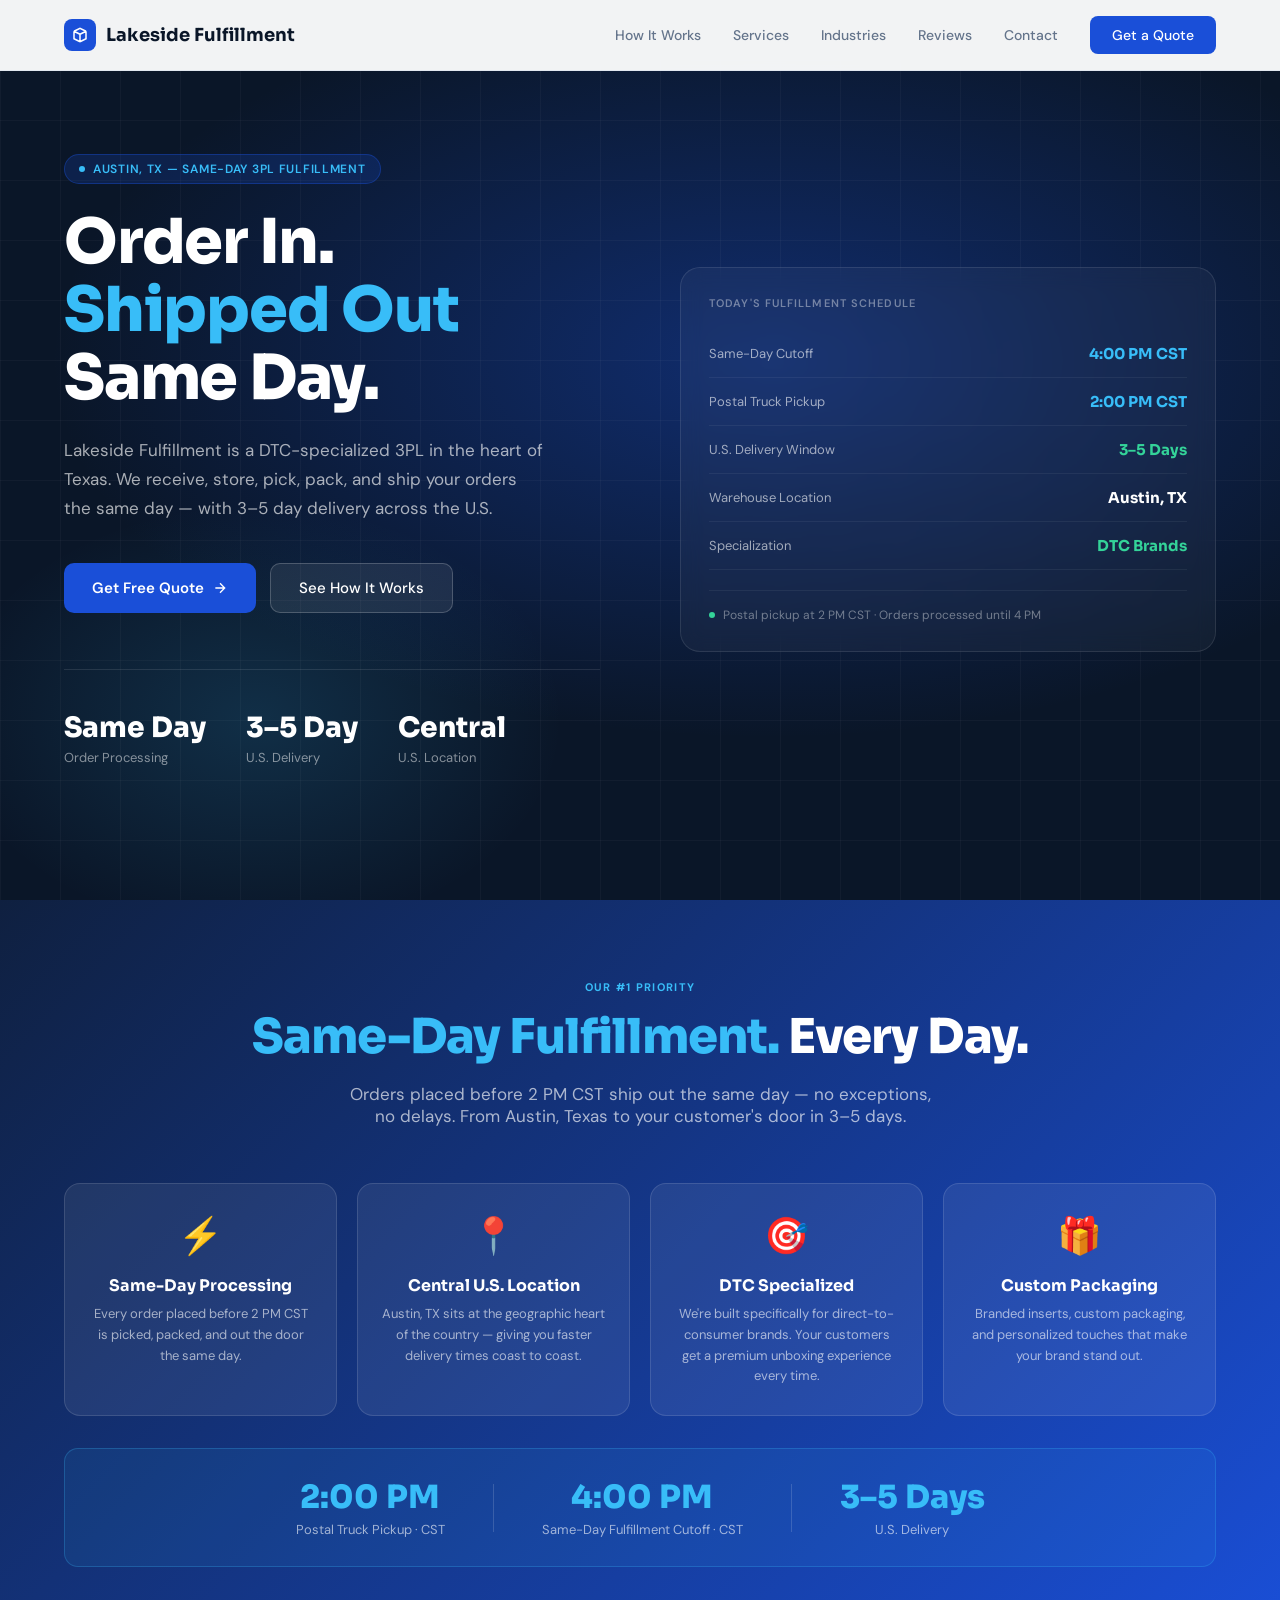
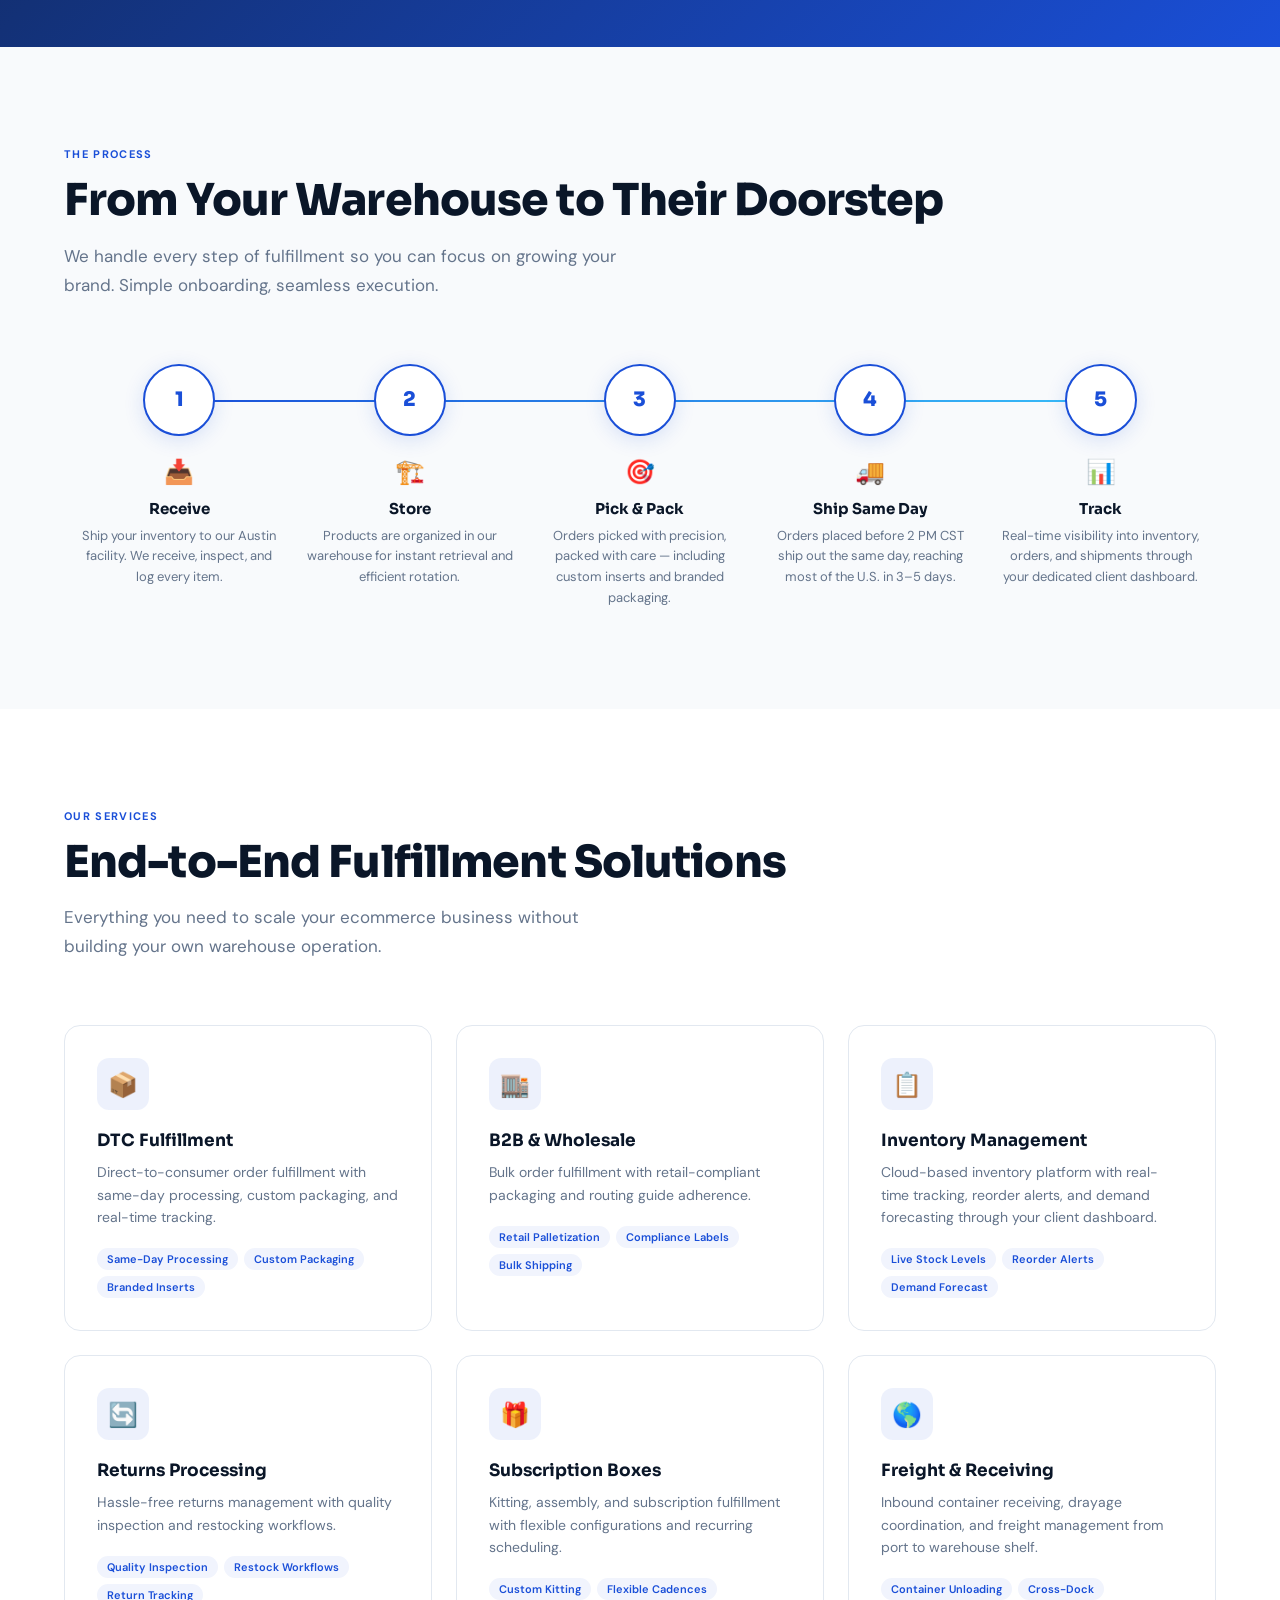
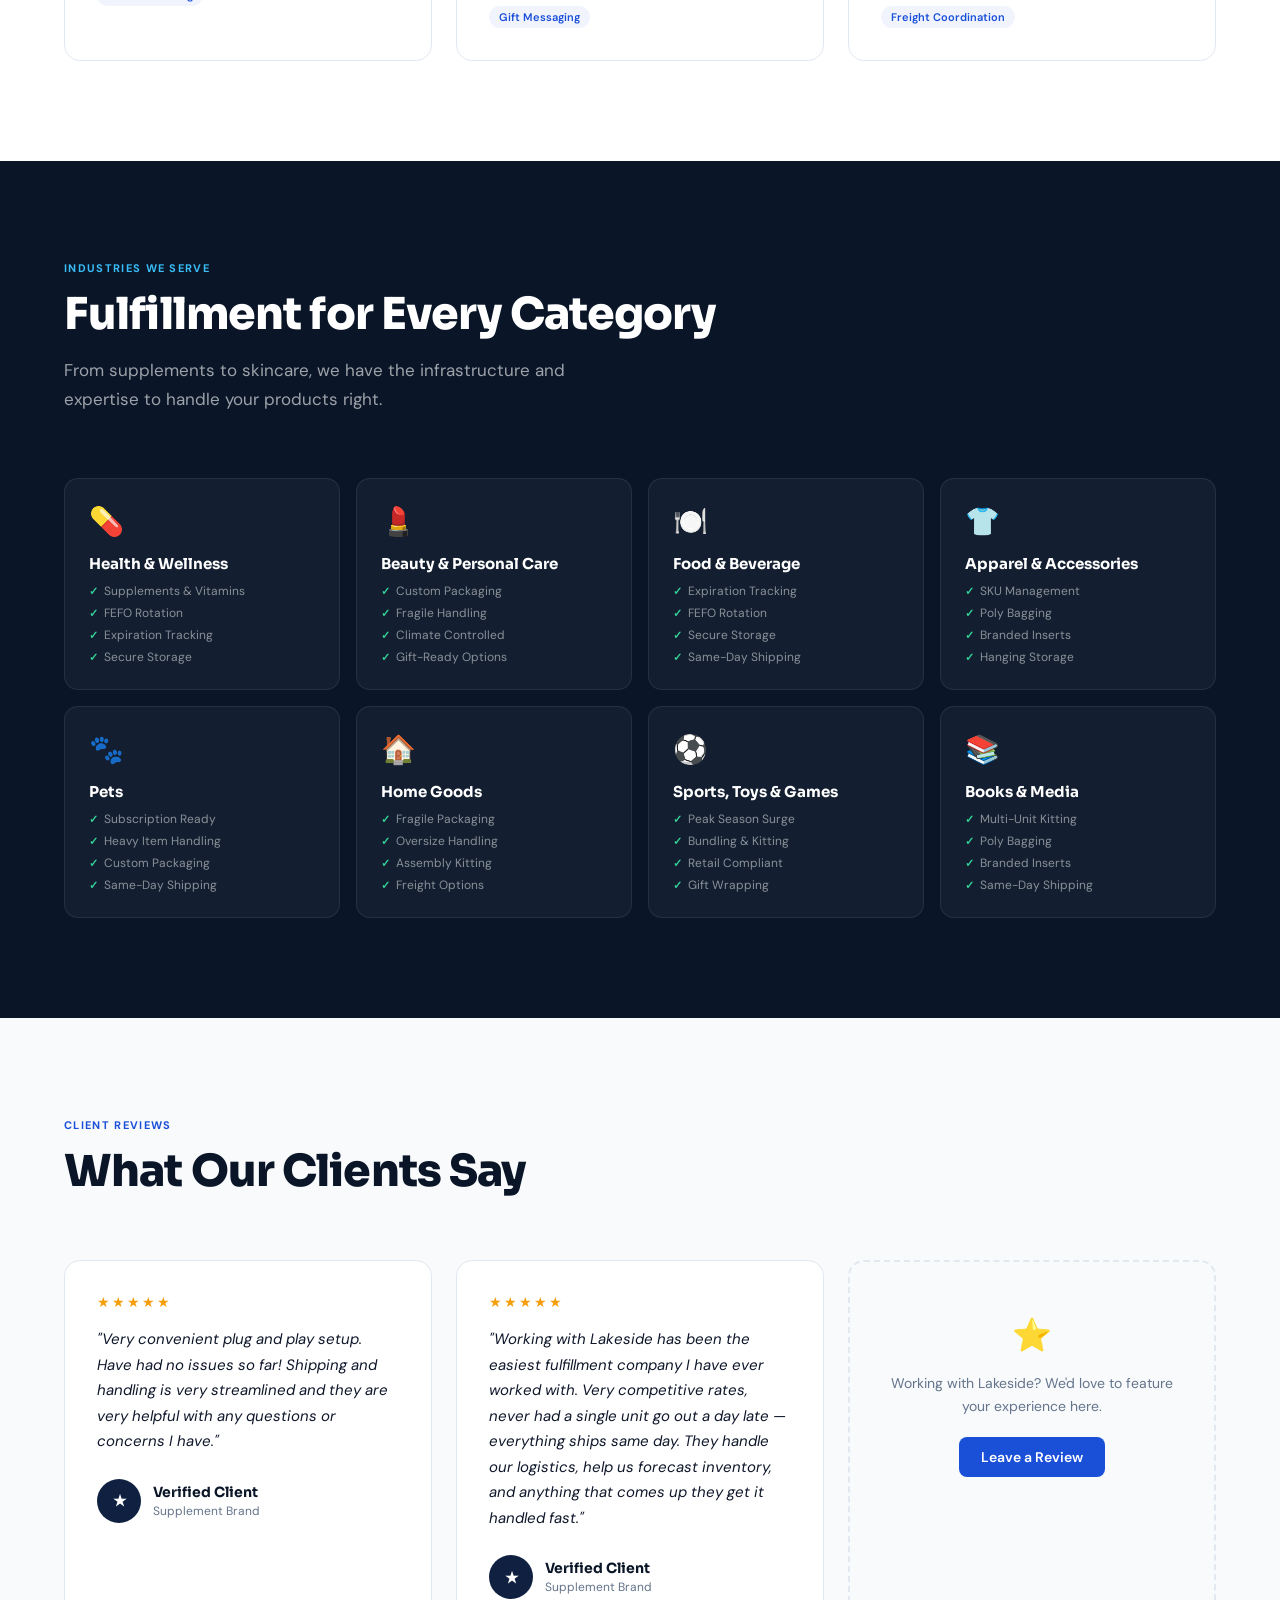
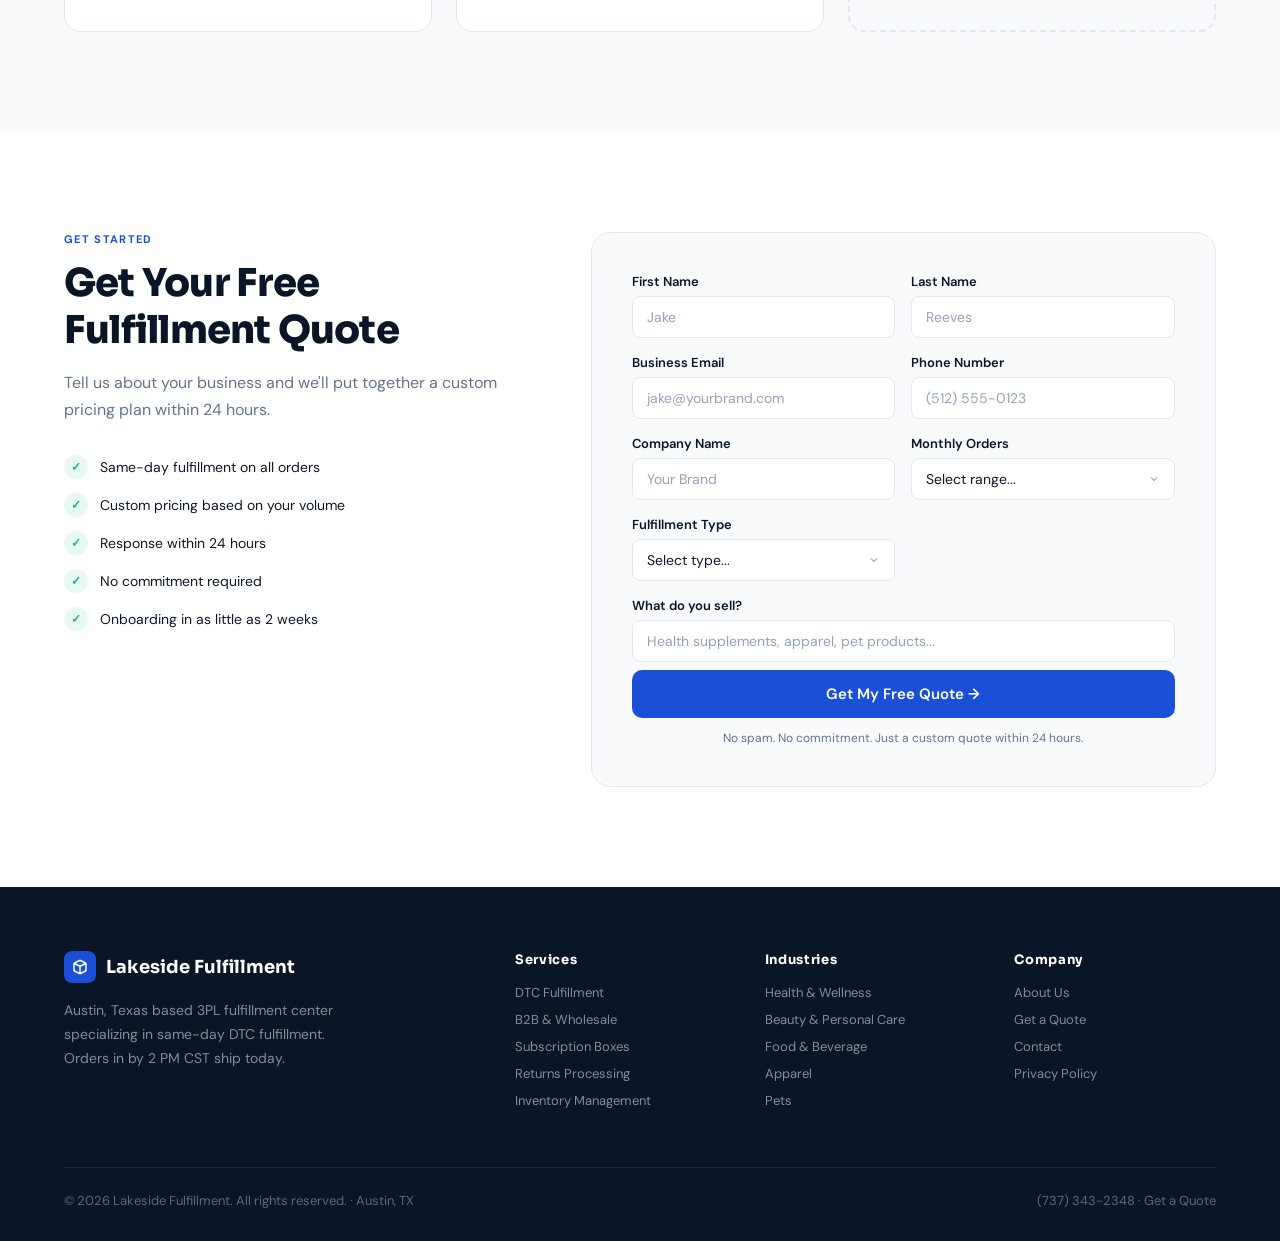
==== index.html @ 4ed2b0c2 "Add required Phone Number field to Request a Quote form" ====
<!DOCTYPE html>
<html lang="en">
<head>
<meta charset="UTF-8">
<meta name="viewport" content="width=device-width, initial-scale=1.0">
<title>Lakeside Fulfillment — Same-Day 3PL · Austin, TX</title>
<link href="https://fonts.googleapis.com/css2?family=Sora:wght@300;400;500;600;700;800&family=DM+Sans:wght@300;400;500&display=swap" rel="stylesheet">
<style>
:root {
  --navy: #0a1628;
  --navy2: #0f2040;
  --blue: #1a4fd8;
  --blue2: #2563eb;
  --sky: #38bdf8;
  --text: #0f172a;
  --muted: #64748b;
  --light: #f8fafc;
  --border: #e2e8f0;
  --white: #ffffff;
  --green: #10b981;
}
*{box-sizing:border-box;margin:0;padding:0;}
html{scroll-behavior:smooth;}
body{font-family:'DM Sans',sans-serif;color:var(--text);background:var(--white);overflow-x:hidden;}
nav{position:fixed;top:0;left:0;right:0;z-index:100;background:rgba(255,255,255,.95);backdrop-filter:blur(12px);border-bottom:1px solid var(--border);padding:0 5%;}
.nav-inner{max-width:1200px;margin:0 auto;display:flex;align-items:center;justify-content:space-between;height:70px;}
.nav-logo{font-family:'Sora',sans-serif;font-size:18px;font-weight:700;color:var(--navy);text-decoration:none;display:flex;align-items:center;gap:10px;}
.nav-logo-mark{width:32px;height:32px;background:var(--blue);border-radius:8px;display:flex;align-items:center;justify-content:center;}
.nav-logo-mark svg{width:18px;height:18px;color:white;}
.nav-links{display:flex;align-items:center;gap:32px;}
.nav-links a{font-size:14px;font-weight:500;color:var(--muted);text-decoration:none;transition:color .2s;}
.nav-links a:hover{color:var(--navy);}
.nav-cta{background:var(--blue);color:white!important;padding:10px 22px;border-radius:8px;font-size:14px;font-weight:600;text-decoration:none;transition:all .2s;}
.nav-cta:hover{background:var(--blue2)!important;transform:translateY(-1px);}
.hero{min-height:100vh;background:var(--navy);display:flex;align-items:center;padding:100px 5% 80px;position:relative;overflow:hidden;}
.hero::before{content:'';position:absolute;top:0;left:0;right:0;bottom:0;background:radial-gradient(ellipse 80% 60% at 60% 40%,rgba(26,79,216,.4) 0%,transparent 70%),radial-gradient(ellipse 40% 40% at 20% 80%,rgba(56,189,248,.15) 0%,transparent 60%);pointer-events:none;}
.hero-grid{position:absolute;top:0;left:0;right:0;bottom:0;background-image:linear-gradient(rgba(255,255,255,.03) 1px,transparent 1px),linear-gradient(90deg,rgba(255,255,255,.03) 1px,transparent 1px);background-size:60px 60px;pointer-events:none;}
.hero-inner{max-width:1200px;margin:0 auto;width:100%;display:grid;grid-template-columns:1fr 1fr;gap:80px;align-items:center;position:relative;z-index:1;}
.hero-badge{display:inline-flex;align-items:center;gap:8px;background:rgba(26,79,216,.2);border:1px solid rgba(26,79,216,.4);padding:6px 14px;border-radius:20px;font-size:12px;font-weight:600;color:var(--sky);letter-spacing:.06em;text-transform:uppercase;margin-bottom:24px;}
.hero-badge-dot{width:6px;height:6px;border-radius:50%;background:var(--sky);animation:pulse 2s infinite;}
@keyframes pulse{0%,100%{opacity:1;}50%{opacity:.4;}}
.hero h1{font-family:'Sora',sans-serif;font-size:clamp(38px,5vw,62px);font-weight:800;color:white;line-height:1.1;margin-bottom:24px;letter-spacing:-.02em;}
.hero h1 em{color:var(--sky);font-style:normal;}
.hero-sub{font-size:17px;color:rgba(255,255,255,.65);line-height:1.7;margin-bottom:40px;max-width:480px;}
.hero-actions{display:flex;gap:14px;flex-wrap:wrap;}
.btn-primary{background:var(--blue);color:white;padding:14px 28px;border-radius:10px;font-size:15px;font-weight:600;text-decoration:none;transition:all .2s;display:inline-flex;align-items:center;gap:8px;}
.btn-primary:hover{background:var(--blue2);transform:translateY(-2px);box-shadow:0 8px 24px rgba(26,79,216,.4);}
.btn-ghost{background:rgba(255,255,255,.08);color:white;border:1px solid rgba(255,255,255,.2);padding:14px 28px;border-radius:10px;font-size:15px;font-weight:500;text-decoration:none;transition:all .2s;}
.btn-ghost:hover{background:rgba(255,255,255,.12);}
.hero-stats{display:flex;gap:40px;margin-top:56px;padding-top:40px;border-top:1px solid rgba(255,255,255,.1);}
.hero-stat-num{font-family:'Sora',sans-serif;font-size:28px;font-weight:800;color:white;}
.hero-stat-label{font-size:13px;color:rgba(255,255,255,.5);margin-top:4px;}
.hero-card{background:rgba(255,255,255,.04);border:1px solid rgba(255,255,255,.1);border-radius:20px;padding:28px;backdrop-filter:blur(10px);}
.hero-card-title{font-size:11px;font-weight:600;letter-spacing:.1em;text-transform:uppercase;color:rgba(255,255,255,.4);margin-bottom:20px;}
.hero-metric{display:flex;align-items:center;justify-content:space-between;padding:14px 0;border-bottom:1px solid rgba(255,255,255,.06);}
.hero-metric:last-child{border-bottom:none;}
.hero-metric-label{font-size:13px;color:rgba(255,255,255,.6);}
.hero-metric-val{font-family:'Sora',sans-serif;font-size:15px;font-weight:700;color:white;}
.hero-metric-val.green{color:#34d399;}
.hero-metric-val.sky{color:var(--sky);}
.hero-metric-val.yellow{color:var(--sky);}
.hero-card-footer{margin-top:20px;padding-top:16px;border-top:1px solid rgba(255,255,255,.06);display:flex;align-items:center;gap:8px;font-size:12px;color:rgba(255,255,255,.4);}
.live-dot{width:6px;height:6px;border-radius:50%;background:#34d399;animation:pulse 2s infinite;flex-shrink:0;}
.sameday-banner{background:linear-gradient(135deg,#0f2040 0%,#1a4fd8 100%);padding:80px 5%;}
.sameday-inner{max-width:1200px;margin:0 auto;}
.sameday-headline{font-family:'Sora',sans-serif;font-size:clamp(28px,4vw,48px);font-weight:800;color:white;text-align:center;margin-bottom:16px;letter-spacing:-.02em;}
.sameday-headline em{color:var(--sky);font-style:normal;}
.sameday-sub{font-size:17px;color:rgba(255,255,255,.65);text-align:center;max-width:600px;margin:0 auto 56px;}
.sameday-grid{display:grid;grid-template-columns:repeat(4,1fr);gap:20px;}
.sameday-card{background:rgba(255,255,255,.07);border:1px solid rgba(255,255,255,.12);border-radius:16px;padding:28px 24px;text-align:center;transition:all .2s;}
.sameday-card:hover{background:rgba(255,255,255,.1);transform:translateY(-3px);}
.sameday-icon{font-size:36px;margin-bottom:16px;}
.sameday-card h3{font-family:'Sora',sans-serif;font-size:16px;font-weight:700;color:white;margin-bottom:8px;}
.sameday-card p{font-size:13px;color:rgba(255,255,255,.6);line-height:1.6;}
.sameday-cutoff{background:rgba(56,189,248,.08);border:1px solid rgba(56,189,248,.25);border-radius:14px;padding:28px 32px;margin-top:32px;display:flex;align-items:center;justify-content:center;gap:48px;flex-wrap:wrap;}
.cutoff-item{text-align:center;}
.cutoff-time{font-family:'Sora',sans-serif;font-size:32px;font-weight:800;color:var(--sky);}
.cutoff-label{font-size:13px;color:rgba(255,255,255,.6);margin-top:4px;}
.cutoff-divider{width:1px;height:48px;background:rgba(255,255,255,.15);}
section{padding:100px 5%;}
.section-inner{max-width:1200px;margin:0 auto;}
.section-label{font-size:11px;font-weight:700;letter-spacing:.12em;text-transform:uppercase;color:var(--blue);margin-bottom:14px;}
.section-title{font-family:'Sora',sans-serif;font-size:clamp(28px,4vw,44px);font-weight:800;color:var(--navy);line-height:1.15;letter-spacing:-.02em;margin-bottom:16px;}
.section-sub{font-size:17px;color:var(--muted);line-height:1.7;max-width:560px;}
.section-header{margin-bottom:64px;}
#how{background:var(--light);}
.steps{display:grid;grid-template-columns:repeat(5,1fr);gap:0;position:relative;}
.steps::before{content:'';position:absolute;top:36px;left:10%;right:10%;height:2px;background:linear-gradient(90deg,var(--blue),var(--sky));z-index:0;}
.step{text-align:center;position:relative;z-index:1;padding:0 12px;}
.step-num{width:72px;height:72px;border-radius:50%;background:white;border:2px solid var(--blue);display:flex;align-items:center;justify-content:center;margin:0 auto 20px;font-family:'Sora',sans-serif;font-size:20px;font-weight:800;color:var(--blue);box-shadow:0 4px 20px rgba(26,79,216,.15);position:relative;}
.step-icon{font-size:24px;margin-bottom:12px;}
.step h3{font-family:'Sora',sans-serif;font-size:15px;font-weight:700;color:var(--navy);margin-bottom:8px;}
.step p{font-size:13px;color:var(--muted);line-height:1.6;}
.services-grid{display:grid;grid-template-columns:repeat(3,1fr);gap:24px;}
.service-card{background:white;border:1px solid var(--border);border-radius:16px;padding:32px;transition:all .25s;}
.service-card:hover{border-color:var(--blue);box-shadow:0 8px 32px rgba(26,79,216,.1);transform:translateY(-3px);}
.service-icon{width:52px;height:52px;background:rgba(26,79,216,.08);border-radius:12px;display:flex;align-items:center;justify-content:center;font-size:24px;margin-bottom:20px;}
.service-card h3{font-family:'Sora',sans-serif;font-size:17px;font-weight:700;color:var(--navy);margin-bottom:10px;}
.service-card p{font-size:14px;color:var(--muted);line-height:1.6;margin-bottom:20px;}
.service-tags{display:flex;flex-wrap:wrap;gap:6px;}
.service-tag{background:rgba(26,79,216,.06);color:var(--blue);font-size:11px;font-weight:600;padding:4px 10px;border-radius:20px;}
#industries{background:var(--navy);color:white;}
#industries .section-title{color:white;}
#industries .section-sub{color:rgba(255,255,255,.6);}
.industries-grid{display:grid;grid-template-columns:repeat(4,1fr);gap:16px;}
.industry-card{background:rgba(255,255,255,.04);border:1px solid rgba(255,255,255,.08);border-radius:14px;padding:24px;transition:all .2s;}
.industry-card:hover{background:rgba(255,255,255,.07);border-color:rgba(26,79,216,.5);}
.industry-icon{font-size:28px;margin-bottom:14px;}
.industry-card h3{font-family:'Sora',sans-serif;font-size:15px;font-weight:700;color:white;margin-bottom:10px;}
.industry-tags{display:flex;flex-direction:column;gap:6px;}
.industry-tag{font-size:12px;color:rgba(255,255,255,.5);display:flex;align-items:center;gap:6px;}
.industry-tag::before{content:'✓';color:#34d399;font-weight:700;font-size:11px;}
#testimonials{background:var(--light);}
.testimonials-grid{display:grid;grid-template-columns:repeat(3,1fr);gap:24px;}
.testimonial-card{background:white;border:1px solid var(--border);border-radius:16px;padding:32px;}
.testimonial-card.placeholder{border:2px dashed var(--border);background:var(--light);}
.stars{color:#f59e0b;font-size:14px;letter-spacing:2px;margin-bottom:16px;}
.testimonial-quote{font-size:15px;color:var(--text);line-height:1.7;margin-bottom:24px;font-style:italic;}
.testimonial-author{display:flex;align-items:center;gap:12px;}
.author-avatar{width:44px;height:44px;border-radius:50%;background:var(--blue);display:flex;align-items:center;justify-content:center;font-family:'Sora',sans-serif;font-weight:700;color:white;font-size:15px;flex-shrink:0;}
.author-name{font-family:'Sora',sans-serif;font-size:14px;font-weight:700;color:var(--navy);}
.author-title{font-size:12px;color:var(--muted);margin-top:2px;}
.review-placeholder{text-align:center;padding:20px 0;}
.review-placeholder p{font-size:14px;color:var(--muted);margin-bottom:20px;line-height:1.6;}
.review-btn{display:inline-block;background:var(--blue);color:white;padding:11px 22px;border-radius:8px;font-size:14px;font-weight:600;text-decoration:none;transition:all .2s;}
.review-btn:hover{background:var(--blue2);transform:translateY(-1px);}
#quote{background:white;}
.quote-wrap{display:grid;grid-template-columns:1fr 1.4fr;gap:80px;align-items:start;}
.quote-left h2{font-family:'Sora',sans-serif;font-size:clamp(28px,3vw,40px);font-weight:800;color:var(--navy);line-height:1.2;margin-bottom:16px;letter-spacing:-.02em;}
.quote-left p{font-size:16px;color:var(--muted);line-height:1.7;margin-bottom:32px;}
.quote-promise{display:flex;flex-direction:column;gap:14px;}
.promise-item{display:flex;align-items:center;gap:12px;font-size:14px;color:var(--text);}
.promise-check{width:24px;height:24px;background:rgba(16,185,129,.1);border-radius:50%;display:flex;align-items:center;justify-content:center;color:var(--green);font-size:12px;font-weight:700;flex-shrink:0;}
.quote-form{background:var(--light);border:1px solid var(--border);border-radius:20px;padding:40px;}
.form-grid{display:grid;grid-template-columns:1fr 1fr;gap:16px;}
.form-group{display:flex;flex-direction:column;gap:6px;}
.form-group.full{grid-column:1/-1;}
.form-label{font-size:13px;font-weight:600;color:var(--navy);}
.form-input{background:white;border:1px solid var(--border);border-radius:8px;padding:11px 14px;font-size:14px;color:var(--text);outline:none;transition:border .2s;font-family:'DM Sans',sans-serif;width:100%;}
.form-input:focus{border-color:var(--blue);}
.form-select{background:white;border:1px solid var(--border);border-radius:8px;padding:11px 14px;font-size:14px;color:var(--text);outline:none;width:100%;font-family:'DM Sans',sans-serif;cursor:pointer;appearance:none;background-image:url("data:image/svg+xml,%3Csvg xmlns='http://www.w3.org/2000/svg' width='12' height='12' fill='none' viewBox='0 0 24 24'%3E%3Cpath stroke='%2364748b' stroke-width='2' d='M6 9l6 6 6-6'/%3E%3C/svg%3E");background-repeat:no-repeat;background-position:right 14px center;}
.form-input::placeholder{color:#94a3b8;}
.form-submit{width:100%;background:var(--blue);color:white;border:none;padding:14px;border-radius:10px;font-size:15px;font-weight:600;cursor:pointer;transition:all .2s;font-family:'DM Sans',sans-serif;margin-top:8px;}
.form-submit:hover{background:var(--blue2);transform:translateY(-1px);box-shadow:0 6px 20px rgba(26,79,216,.3);}
.form-submit:disabled{opacity:.7;cursor:not-allowed;transform:none;}
.form-note{font-size:12px;color:var(--muted);text-align:center;margin-top:12px;}
.form-success{display:none;text-align:center;padding:40px 20px;}
.form-success h3{font-family:'Sora',sans-serif;font-size:22px;font-weight:700;color:var(--navy);margin-bottom:12px;}
.form-success p{font-size:15px;color:var(--muted);}
.success-icon{font-size:48px;margin-bottom:16px;}
footer{background:var(--navy);padding:64px 5% 32px;}
.footer-inner{max-width:1200px;margin:0 auto;}
.footer-top{display:grid;grid-template-columns:2fr 1fr 1fr 1fr;gap:48px;margin-bottom:48px;}
.footer-brand p{font-size:14px;color:rgba(255,255,255,.5);line-height:1.7;margin-top:16px;max-width:280px;}
.footer-col h4{font-family:'Sora',sans-serif;font-size:13px;font-weight:700;color:white;margin-bottom:16px;letter-spacing:.05em;}
.footer-col a{display:block;font-size:13px;color:rgba(255,255,255,.5);text-decoration:none;margin-bottom:10px;transition:color .2s;}
.footer-col a:hover{color:white;}
.footer-bottom{border-top:1px solid rgba(255,255,255,.08);padding-top:24px;display:flex;align-items:center;justify-content:space-between;font-size:13px;color:rgba(255,255,255,.35);}
.reveal{opacity:1;transform:translateY(0);transition:opacity .6s ease,transform .6s ease;}
.reveal.hidden{opacity:0;transform:translateY(30px);}
.reveal.visible{opacity:1;transform:translateY(0);}
.reveal-delay-1{transition-delay:.1s;}
.reveal-delay-2{transition-delay:.2s;}
.reveal-delay-3{transition-delay:.3s;}
.reveal-delay-4{transition-delay:.4s;}
@media(max-width:900px){
  .hero-inner{grid-template-columns:1fr;}
  .hero-card{display:none;}
  .steps{grid-template-columns:1fr 1fr;gap:24px;}
  .steps::before{display:none;}
  .services-grid,.industries-grid,.testimonials-grid{grid-template-columns:1fr 1fr;}
  .quote-wrap{grid-template-columns:1fr;}
  .footer-top{grid-template-columns:1fr 1fr;}
  .nav-links{display:none;}
  .sameday-grid{grid-template-columns:1fr 1fr;}
  .cutoff-divider{display:none;}
}
@media(max-width:600px){
  .services-grid,.industries-grid,.testimonials-grid,.steps,.sameday-grid{grid-template-columns:1fr;}
  .form-grid{grid-template-columns:1fr;}
  .hero-stats{gap:24px;}
}
</style>
</head>
<body>

<nav>
  <div class="nav-inner">
    <a href="#" class="nav-logo">
      <div class="nav-logo-mark"><svg fill="none" stroke="currentColor" viewBox="0 0 24 24"><path stroke-width="2" d="M20 7l-8-4-8 4m16 0l-8 4m8-4v10l-8 4m0-10L4 7m8 4v10M4 7v10l8 4"/></svg></div>
      Lakeside Fulfillment
    </a>
    <div class="nav-links">
      <a href="#how">How It Works</a>
      <a href="#services">Services</a>
      <a href="#industries">Industries</a>
      <a href="#testimonials">Reviews</a>
      <a href="#quote">Contact</a>
      <a href="#quote" class="nav-cta">Get a Quote</a>
    </div>
  </div>
</nav>

<!-- HERO -->
<section class="hero" id="home">
  <div class="hero-grid"></div>
  <div class="hero-inner">
    <div>
      <div class="hero-badge"><span class="hero-badge-dot"></span>Austin, TX — Same-Day 3PL Fulfillment</div>
      <h1>Order In.<br><em>Shipped Out</em><br>Same Day.</h1>
      <p class="hero-sub">Lakeside Fulfillment is a DTC-specialized 3PL in the heart of Texas. We receive, store, pick, pack, and ship your orders the same day — with 3–5 day delivery across the U.S.</p>
      <div class="hero-actions">
        <a href="#quote" class="btn-primary">Get Free Quote <svg width="16" height="16" fill="none" stroke="currentColor" viewBox="0 0 24 24"><path stroke-width="2" d="M5 12h14M12 5l7 7-7 7"/></svg></a>
        <a href="#how" class="btn-ghost">See How It Works</a>
      </div>
      <div class="hero-stats">
        <div><div class="hero-stat-num">Same Day</div><div class="hero-stat-label">Order Processing</div></div>
        <div><div class="hero-stat-num">3–5 Day</div><div class="hero-stat-label">U.S. Delivery</div></div>
        <div><div class="hero-stat-num">Central</div><div class="hero-stat-label">U.S. Location</div></div>
      </div>
    </div>
    <div>
      <div class="hero-card">
        <div class="hero-card-title">Today's Fulfillment Schedule</div>
        <div class="hero-metric"><span class="hero-metric-label">Same-Day Cutoff</span><span class="hero-metric-val sky">4:00 PM CST</span></div>
        <div class="hero-metric"><span class="hero-metric-label">Postal Truck Pickup</span><span class="hero-metric-val sky">2:00 PM CST</span></div>
        <div class="hero-metric"><span class="hero-metric-label">U.S. Delivery Window</span><span class="hero-metric-val green">3–5 Days</span></div>
        <div class="hero-metric"><span class="hero-metric-label">Warehouse Location</span><span class="hero-metric-val">Austin, TX</span></div>
        <div class="hero-metric"><span class="hero-metric-label">Specialization</span><span class="hero-metric-val green">DTC Brands</span></div>
        <div class="hero-card-footer"><span class="live-dot"></span>Postal pickup at 2 PM CST · Orders processed until 4 PM</div>
      </div>
    </div>
  </div>
</section>

<!-- SAME DAY SECTION -->
<div class="sameday-banner">
  <div class="sameday-inner">
    <div class="section-label" style="color:var(--sky);text-align:center;margin-bottom:12px;">Our #1 Priority</div>
    <h2 class="sameday-headline"><em>Same-Day Fulfillment.</em> Every Day.</h2>
    <p class="sameday-sub">Orders placed before 2 PM CST ship out the same day — no exceptions, no delays. From Austin, Texas to your customer's door in 3–5 days.</p>
    <div class="sameday-grid">
      <div class="sameday-card reveal reveal-delay-1">
        <div class="sameday-icon">⚡</div>
        <h3>Same-Day Processing</h3>
        <p>Every order placed before 2 PM CST is picked, packed, and out the door the same day.</p>
      </div>
      <div class="sameday-card reveal reveal-delay-2">
        <div class="sameday-icon">📍</div>
        <h3>Central U.S. Location</h3>
        <p>Austin, TX sits at the geographic heart of the country — giving you faster delivery times coast to coast.</p>
      </div>
      <div class="sameday-card reveal reveal-delay-3">
        <div class="sameday-icon">🎯</div>
        <h3>DTC Specialized</h3>
        <p>We're built specifically for direct-to-consumer brands. Your customers get a premium unboxing experience every time.</p>
      </div>
      <div class="sameday-card reveal reveal-delay-4">
        <div class="sameday-icon">🎁</div>
        <h3>Custom Packaging</h3>
        <p>Branded inserts, custom packaging, and personalized touches that make your brand stand out.</p>
      </div>
    </div>
    <div class="sameday-cutoff reveal">
      <div class="cutoff-item"><div class="cutoff-time">2:00 PM</div><div class="cutoff-label">Postal Truck Pickup · CST</div></div>
      <div class="cutoff-divider"></div>
      <div class="cutoff-item"><div class="cutoff-time">4:00 PM</div><div class="cutoff-label">Same-Day Fulfillment Cutoff · CST</div></div>
      <div class="cutoff-divider"></div>
      <div class="cutoff-item"><div class="cutoff-time">3–5 Days</div><div class="cutoff-label">U.S. Delivery</div></div>
    </div>
  </div>
</div>

<!-- HOW IT WORKS -->
<section id="how">
  <div class="section-inner">
    <div class="section-header reveal">
      <div class="section-label">The Process</div>
      <h2 class="section-title">From Your Warehouse to Their Doorstep</h2>
      <p class="section-sub">We handle every step of fulfillment so you can focus on growing your brand. Simple onboarding, seamless execution.</p>
    </div>
    <div class="steps">
      <div class="step reveal reveal-delay-1"><div class="step-num">1</div><div class="step-icon">📥</div><h3>Receive</h3><p>Ship your inventory to our Austin facility. We receive, inspect, and log every item.</p></div>
      <div class="step reveal reveal-delay-2"><div class="step-num">2</div><div class="step-icon">🏗️</div><h3>Store</h3><p>Products are organized in our warehouse for instant retrieval and efficient rotation.</p></div>
      <div class="step reveal reveal-delay-3"><div class="step-num">3</div><div class="step-icon">🎯</div><h3>Pick & Pack</h3><p>Orders picked with precision, packed with care — including custom inserts and branded packaging.</p></div>
      <div class="step reveal reveal-delay-4"><div class="step-num">4</div><div class="step-icon">🚚</div><h3>Ship Same Day</h3><p>Orders placed before 2 PM CST ship out the same day, reaching most of the U.S. in 3–5 days.</p></div>
      <div class="step reveal reveal-delay-4"><div class="step-num">5</div><div class="step-icon">📊</div><h3>Track</h3><p>Real-time visibility into inventory, orders, and shipments through your dedicated client dashboard.</p></div>
    </div>
  </div>
</section>

<!-- SERVICES -->
<section id="services">
  <div class="section-inner">
    <div class="section-header reveal">
      <div class="section-label">Our Services</div>
      <h2 class="section-title">End-to-End Fulfillment Solutions</h2>
      <p class="section-sub">Everything you need to scale your ecommerce business without building your own warehouse operation.</p>
    </div>
    <div class="services-grid">
      <div class="service-card reveal reveal-delay-1">
        <div class="service-icon">📦</div>
        <h3>DTC Fulfillment</h3>
        <p>Direct-to-consumer order fulfillment with same-day processing, custom packaging, and real-time tracking.</p>
        <div class="service-tags"><span class="service-tag">Same-Day Processing</span><span class="service-tag">Custom Packaging</span><span class="service-tag">Branded Inserts</span></div>
      </div>
      <div class="service-card reveal reveal-delay-2">
        <div class="service-icon">🏬</div>
        <h3>B2B & Wholesale</h3>
        <p>Bulk order fulfillment with retail-compliant packaging and routing guide adherence.</p>
        <div class="service-tags"><span class="service-tag">Retail Palletization</span><span class="service-tag">Compliance Labels</span><span class="service-tag">Bulk Shipping</span></div>
      </div>
      <div class="service-card reveal reveal-delay-3">
        <div class="service-icon">📋</div>
        <h3>Inventory Management</h3>
        <p>Cloud-based inventory platform with real-time tracking, reorder alerts, and demand forecasting through your client dashboard.</p>
        <div class="service-tags"><span class="service-tag">Live Stock Levels</span><span class="service-tag">Reorder Alerts</span><span class="service-tag">Demand Forecast</span></div>
      </div>
      <div class="service-card reveal reveal-delay-1">
        <div class="service-icon">🔄</div>
        <h3>Returns Processing</h3>
        <p>Hassle-free returns management with quality inspection and restocking workflows.</p>
        <div class="service-tags"><span class="service-tag">Quality Inspection</span><span class="service-tag">Restock Workflows</span><span class="service-tag">Return Tracking</span></div>
      </div>
      <div class="service-card reveal reveal-delay-2">
        <div class="service-icon">🎁</div>
        <h3>Subscription Boxes</h3>
        <p>Kitting, assembly, and subscription fulfillment with flexible configurations and recurring scheduling.</p>
        <div class="service-tags"><span class="service-tag">Custom Kitting</span><span class="service-tag">Flexible Cadences</span><span class="service-tag">Gift Messaging</span></div>
      </div>
      <div class="service-card reveal reveal-delay-3">
        <div class="service-icon">🌎</div>
        <h3>Freight & Receiving</h3>
        <p>Inbound container receiving, drayage coordination, and freight management from port to warehouse shelf.</p>
        <div class="service-tags"><span class="service-tag">Container Unloading</span><span class="service-tag">Cross-Dock</span><span class="service-tag">Freight Coordination</span></div>
      </div>
    </div>
  </div>
</section>

<!-- INDUSTRIES -->
<section id="industries">
  <div class="section-inner">
    <div class="section-header reveal">
      <div class="section-label" style="color:var(--sky)">Industries We Serve</div>
      <h2 class="section-title">Fulfillment for Every Category</h2>
      <p class="section-sub">From supplements to skincare, we have the infrastructure and expertise to handle your products right.</p>
    </div>
    <div class="industries-grid">
      <div class="industry-card reveal reveal-delay-1"><div class="industry-icon">💊</div><h3>Health & Wellness</h3><div class="industry-tags"><span class="industry-tag">Supplements & Vitamins</span><span class="industry-tag">FEFO Rotation</span><span class="industry-tag">Expiration Tracking</span><span class="industry-tag">Secure Storage</span></div></div>
      <div class="industry-card reveal reveal-delay-2"><div class="industry-icon">💄</div><h3>Beauty & Personal Care</h3><div class="industry-tags"><span class="industry-tag">Custom Packaging</span><span class="industry-tag">Fragile Handling</span><span class="industry-tag">Climate Controlled</span><span class="industry-tag">Gift-Ready Options</span></div></div>
      <div class="industry-card reveal reveal-delay-3"><div class="industry-icon">🍽️</div><h3>Food & Beverage</h3><div class="industry-tags"><span class="industry-tag">Expiration Tracking</span><span class="industry-tag">FEFO Rotation</span><span class="industry-tag">Secure Storage</span><span class="industry-tag">Same-Day Shipping</span></div></div>
      <div class="industry-card reveal reveal-delay-4"><div class="industry-icon">👕</div><h3>Apparel & Accessories</h3><div class="industry-tags"><span class="industry-tag">SKU Management</span><span class="industry-tag">Poly Bagging</span><span class="industry-tag">Branded Inserts</span><span class="industry-tag">Hanging Storage</span></div></div>
      <div class="industry-card reveal reveal-delay-1"><div class="industry-icon">🐾</div><h3>Pets</h3><div class="industry-tags"><span class="industry-tag">Subscription Ready</span><span class="industry-tag">Heavy Item Handling</span><span class="industry-tag">Custom Packaging</span><span class="industry-tag">Same-Day Shipping</span></div></div>
      <div class="industry-card reveal reveal-delay-2"><div class="industry-icon">🏠</div><h3>Home Goods</h3><div class="industry-tags"><span class="industry-tag">Fragile Packaging</span><span class="industry-tag">Oversize Handling</span><span class="industry-tag">Assembly Kitting</span><span class="industry-tag">Freight Options</span></div></div>
      <div class="industry-card reveal reveal-delay-3"><div class="industry-icon">⚽</div><h3>Sports, Toys & Games</h3><div class="industry-tags"><span class="industry-tag">Peak Season Surge</span><span class="industry-tag">Bundling & Kitting</span><span class="industry-tag">Retail Compliant</span><span class="industry-tag">Gift Wrapping</span></div></div>
      <div class="industry-card reveal reveal-delay-4"><div class="industry-icon">📚</div><h3>Books & Media</h3><div class="industry-tags"><span class="industry-tag">Multi-Unit Kitting</span><span class="industry-tag">Poly Bagging</span><span class="industry-tag">Branded Inserts</span><span class="industry-tag">Same-Day Shipping</span></div></div>
    </div>
  </div>
</section>

<!-- TESTIMONIALS -->
<section id="testimonials">
  <div class="section-inner">
    <div class="section-header reveal">
      <div class="section-label">Client Reviews</div>
      <h2 class="section-title">What Our Clients Say</h2>
    </div>
    <div class="testimonials-grid">
      <div class="testimonial-card reveal reveal-delay-1">
        <div class="stars">★★★★★</div>
        <p class="testimonial-quote">"Very convenient plug and play setup. Have had no issues so far! Shipping and handling is very streamlined and they are very helpful with any questions or concerns I have."</p>
        <div class="testimonial-author">
          <div class="author-avatar" style="background:var(--navy2);">★</div>
          <div><div class="author-name">Verified Client</div><div class="author-title">Supplement Brand</div></div>
        </div>
      </div>
      <div class="testimonial-card reveal reveal-delay-2">
        <div class="stars">★★★★★</div>
        <p class="testimonial-quote">"Working with Lakeside has been the easiest fulfillment company I have ever worked with. Very competitive rates, never had a single unit go out a day late — everything ships same day. They handle our logistics, help us forecast inventory, and anything that comes up they get it handled fast."</p>
        <div class="testimonial-author">
          <div class="author-avatar" style="background:var(--navy2);">★</div>
          <div><div class="author-name">Verified Client</div><div class="author-title">Supplement Brand</div></div>
        </div>
      </div>
      <div class="testimonial-card placeholder reveal reveal-delay-3">
        <div class="review-placeholder">
          <div style="font-size:32px;margin-bottom:16px">⭐</div>
          <p>Working with Lakeside? We'd love to feature your experience here.</p>
          <a href="https://docs.google.com/forms/d/e/1FAIpQLSenGO7fmb72tJkM8x6o81GaAl1Ic8IctPUCqahVb4ky-nECEw/viewform" target="_blank" class="review-btn">Leave a Review</a>
        </div>
      </div>
    </div>
  </div>
</section>

<!-- QUOTE FORM -->
<section id="quote">
  <div class="section-inner">
    <div class="quote-wrap">
      <div class="quote-left reveal">
        <div class="section-label">Get Started</div>
        <h2>Get Your Free Fulfillment Quote</h2>
        <p>Tell us about your business and we'll put together a custom pricing plan within 24 hours.</p>
        <div class="quote-promise">
          <div class="promise-item"><span class="promise-check">✓</span>Same-day fulfillment on all orders</div>
          <div class="promise-item"><span class="promise-check">✓</span>Custom pricing based on your volume</div>
          <div class="promise-item"><span class="promise-check">✓</span>Response within 24 hours</div>
          <div class="promise-item"><span class="promise-check">✓</span>No commitment required</div>
          <div class="promise-item"><span class="promise-check">✓</span>Onboarding in as little as 2 weeks</div>
        </div>
      </div>
      <div class="reveal reveal-delay-2">
        <form class="quote-form" id="quote-form" name="quote-request" method="POST" data-netlify="true" data-netlify-honeypot="bot-field" onsubmit="submitForm(event)">
          <input type="hidden" name="form-name" value="quote-request">
          <p style="display:none"><input name="bot-field"></p>
          <div class="form-grid">
            <div class="form-group"><label class="form-label">First Name</label><input type="text" name="first-name" class="form-input" placeholder="Jake" required></div>
            <div class="form-group"><label class="form-label">Last Name</label><input type="text" name="last-name" class="form-input" placeholder="Reeves"></div>
            <div class="form-group"><label class="form-label">Business Email</label><input type="email" name="business-email" class="form-input" placeholder="jake@yourbrand.com" required></div>
            <div class="form-group"><label class="form-label">Phone Number</label><input type="tel" name="phone" class="form-input" placeholder="(512) 555-0123" required></div>
            <div class="form-group"><label class="form-label">Company Name</label><input type="text" name="company-name" class="form-input" placeholder="Your Brand"></div>
            <div class="form-group">
              <label class="form-label">Monthly Orders</label>
              <select name="monthly-orders" class="form-select"><option value="">Select range...</option><option>0 – 500</option><option>500 – 2,000</option><option>2,000 – 10,000</option><option>10,000+</option></select>
            </div>
            <div class="form-group">
              <label class="form-label">Fulfillment Type</label>
              <select name="fulfillment-type" class="form-select"><option value="">Select type...</option><option>DTC Fulfillment</option><option>B2B / Wholesale</option><option>Subscription Boxes</option><option>All of the Above</option></select>
            </div>
            <div class="form-group full"><label class="form-label">What do you sell?</label><input type="text" name="what-you-sell" class="form-input" placeholder="Health supplements, apparel, pet products..."></div>
          </div>
          <button type="submit" class="form-submit" id="submit-btn">Get My Free Quote →</button>
          <p class="form-note">No spam. No commitment. Just a custom quote within 24 hours.</p>
        </form>
        <div class="form-success" id="form-success">
          <div class="success-icon">✅</div>
          <h3>We're On It!</h3>
          <p>Our team will review your details and send a custom fulfillment quote within 24 hours. Check your email soon!</p>
        </div>
      </div>
    </div>
  </div>
</section>

<!-- FOOTER -->
<footer>
  <div class="footer-inner">
    <div class="footer-top">
      <div class="footer-brand">
        <a href="#" class="nav-logo" style="color:white;">
          <div class="nav-logo-mark"><svg fill="none" stroke="currentColor" viewBox="0 0 24 24"><path stroke-width="2" d="M20 7l-8-4-8 4m16 0l-8 4m8-4v10l-8 4m0-10L4 7m8 4v10M4 7v10l8 4"/></svg></div>
          Lakeside Fulfillment
        </a>
        <p>Austin, Texas based 3PL fulfillment center specializing in same-day DTC fulfillment. Orders in by 2 PM CST ship today.</p>
      </div>
      <div class="footer-col">
        <h4>Services</h4>
        <a href="#services">DTC Fulfillment</a>
        <a href="#services">B2B & Wholesale</a>
        <a href="#services">Subscription Boxes</a>
        <a href="#services">Returns Processing</a>
        <a href="#services">Inventory Management</a>
      </div>
      <div class="footer-col">
        <h4>Industries</h4>
        <a href="#industries">Health & Wellness</a>
        <a href="#industries">Beauty & Personal Care</a>
        <a href="#industries">Food & Beverage</a>
        <a href="#industries">Apparel</a>
        <a href="#industries">Pets</a>
      </div>
      <div class="footer-col">
        <h4>Company</h4>
        <a href="#">About Us</a>
        <a href="#quote">Get a Quote</a>
        <a href="/cdn-cgi/l/email-protection#ed8e8283998c8e99ad818c86889e8489888b98818b84818180888399c38e8280">Contact</a>
        <a href="#">Privacy Policy</a>
      </div>
    </div>
    <div class="footer-bottom">
      <span>© 2026 Lakeside Fulfillment. All rights reserved. · Austin, TX</span>
      <span>(737) 343-2348 · <a href="#quote" style="color:rgba(255,255,255,.35);text-decoration:none;">Get a Quote</a></span>
    </div>
  </div>
</footer>

<script data-cfasync="false" src="/cdn-cgi/scripts/5c5dd728/cloudflare-static/email-decode.min.js"></script><script data-cfasync="false" src="/cdn-cgi/scripts/5c5dd728/cloudflare-static/email-decode.min.js"></script><script>
const observer = new IntersectionObserver((entries) => {
  entries.forEach(e => { if(e.isIntersecting) e.target.classList.add('visible'); });
}, { threshold: 0.1 });
document.querySelectorAll('.reveal').forEach(el => {
  el.classList.add('hidden');
  observer.observe(el);
});

async function submitForm(e) {
  e.preventDefault();
  const form = document.getElementById('quote-form');
  const btn = document.getElementById('submit-btn');
  btn.disabled = true;
  btn.textContent = 'Sending...';
  try {
    const data = new FormData(form);
    await fetch('/', { method: 'POST', headers: { 'Content-Type': 'application/x-www-form-urlencoded' }, body: new URLSearchParams(data).toString() });
    form.style.display = 'none';
    document.getElementById('form-success').style.display = 'block';
  } catch(err) {
    btn.disabled = false;
    btn.textContent = 'Get My Free Quote →';
    alert('Something went wrong. Please try again or email us directly.');
  }
}

const sections = document.querySelectorAll('section[id]');
window.addEventListen
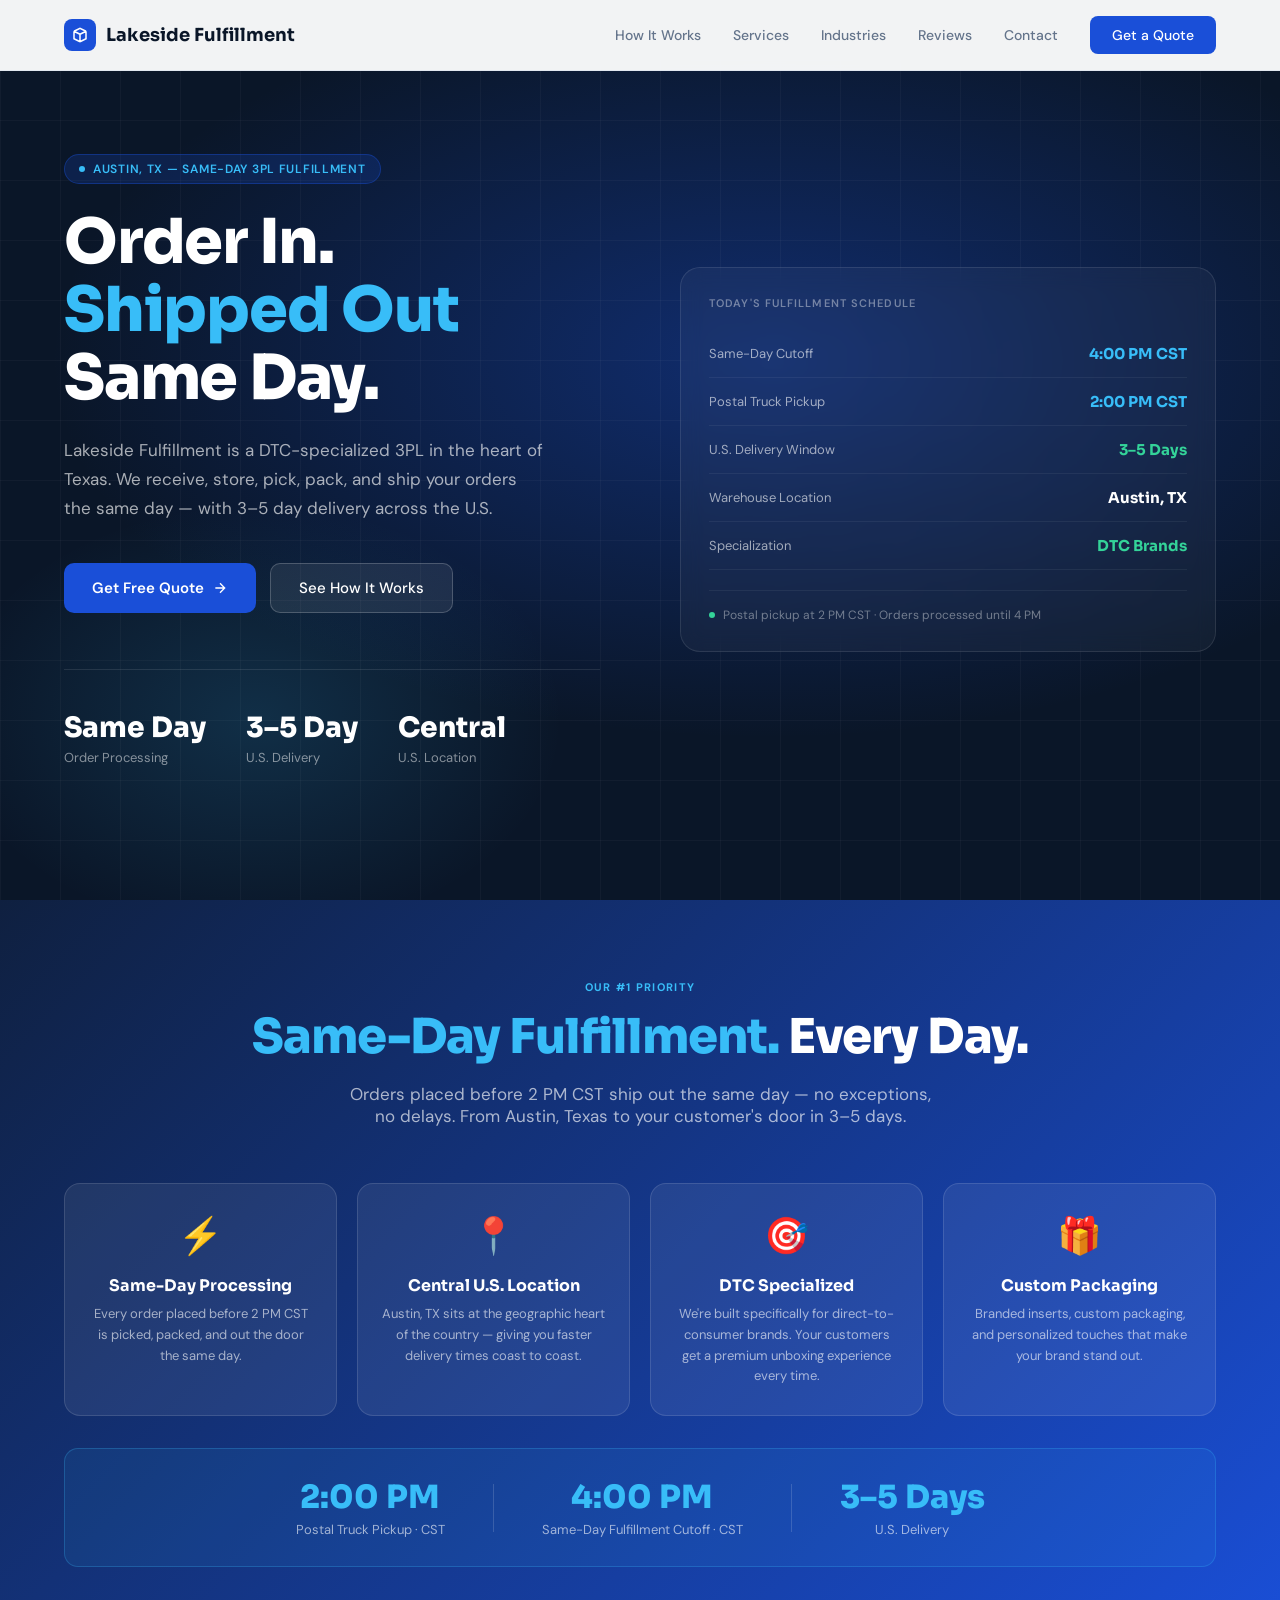
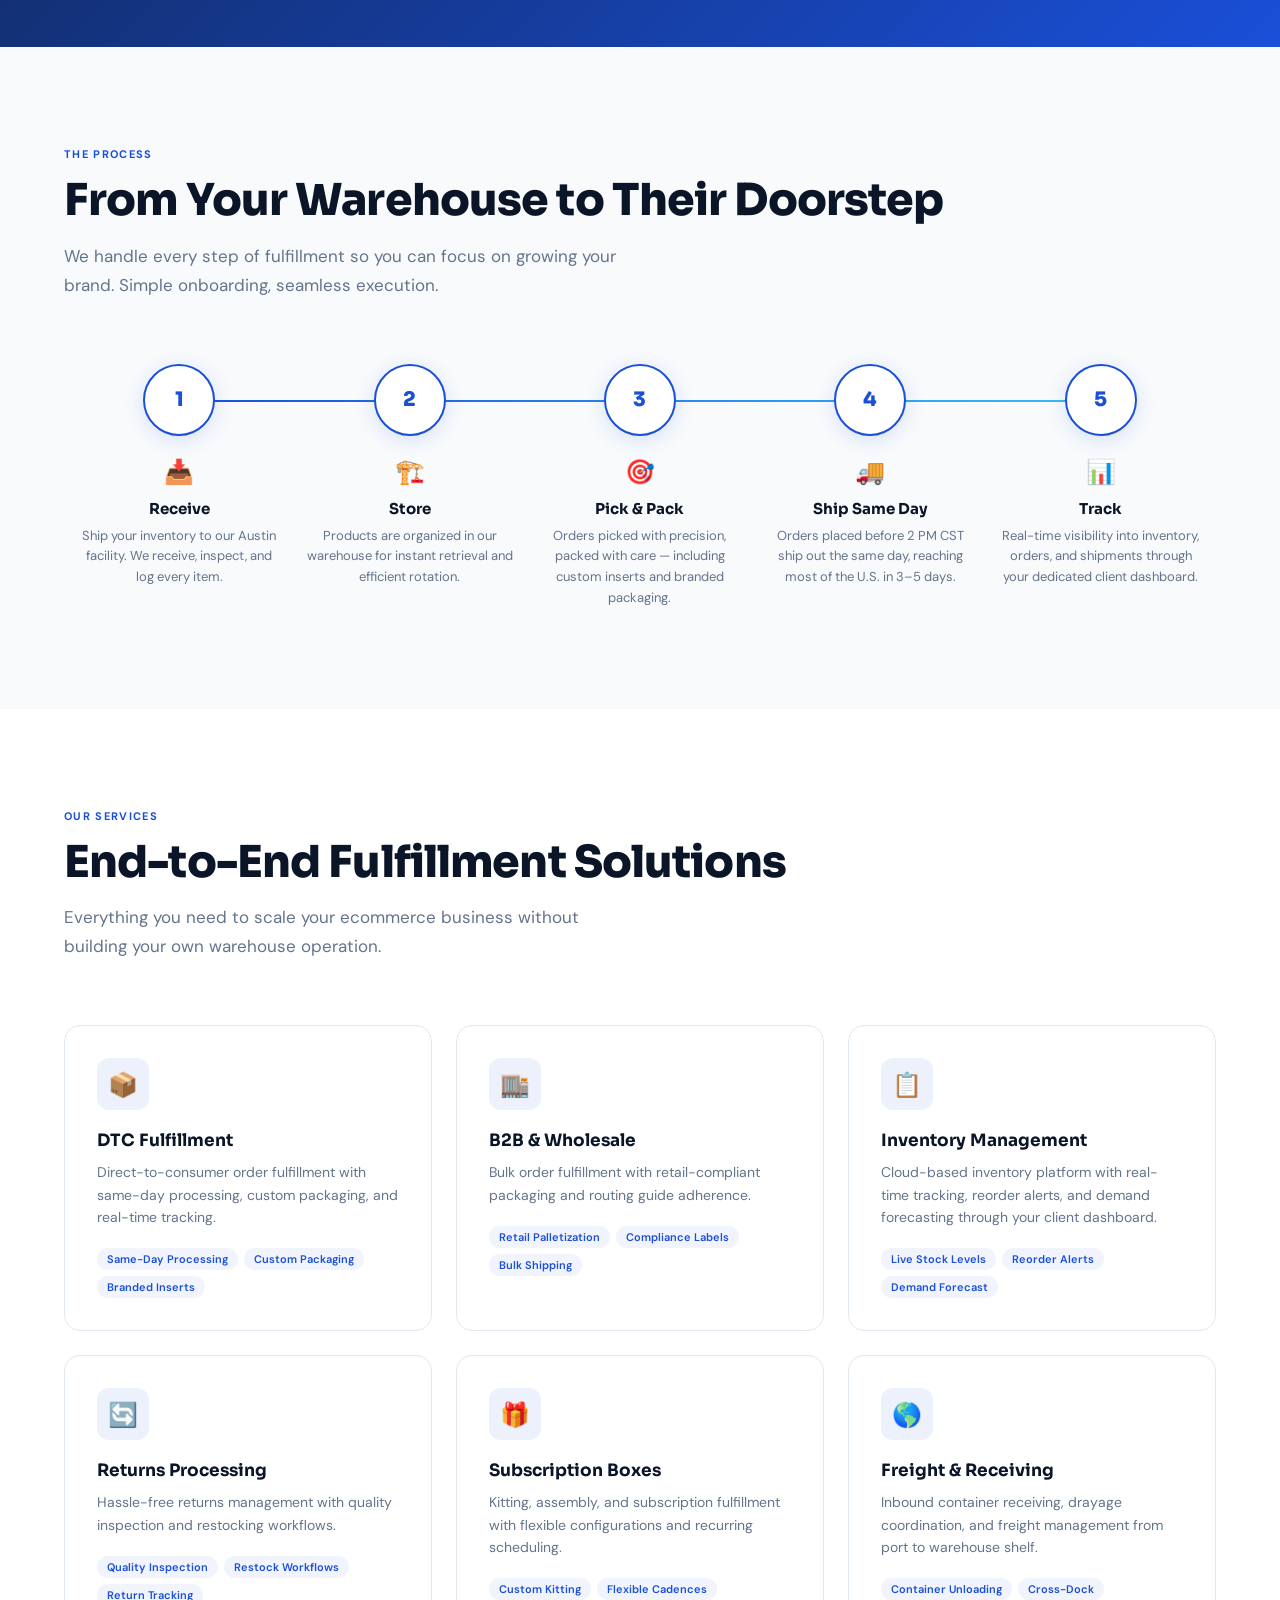
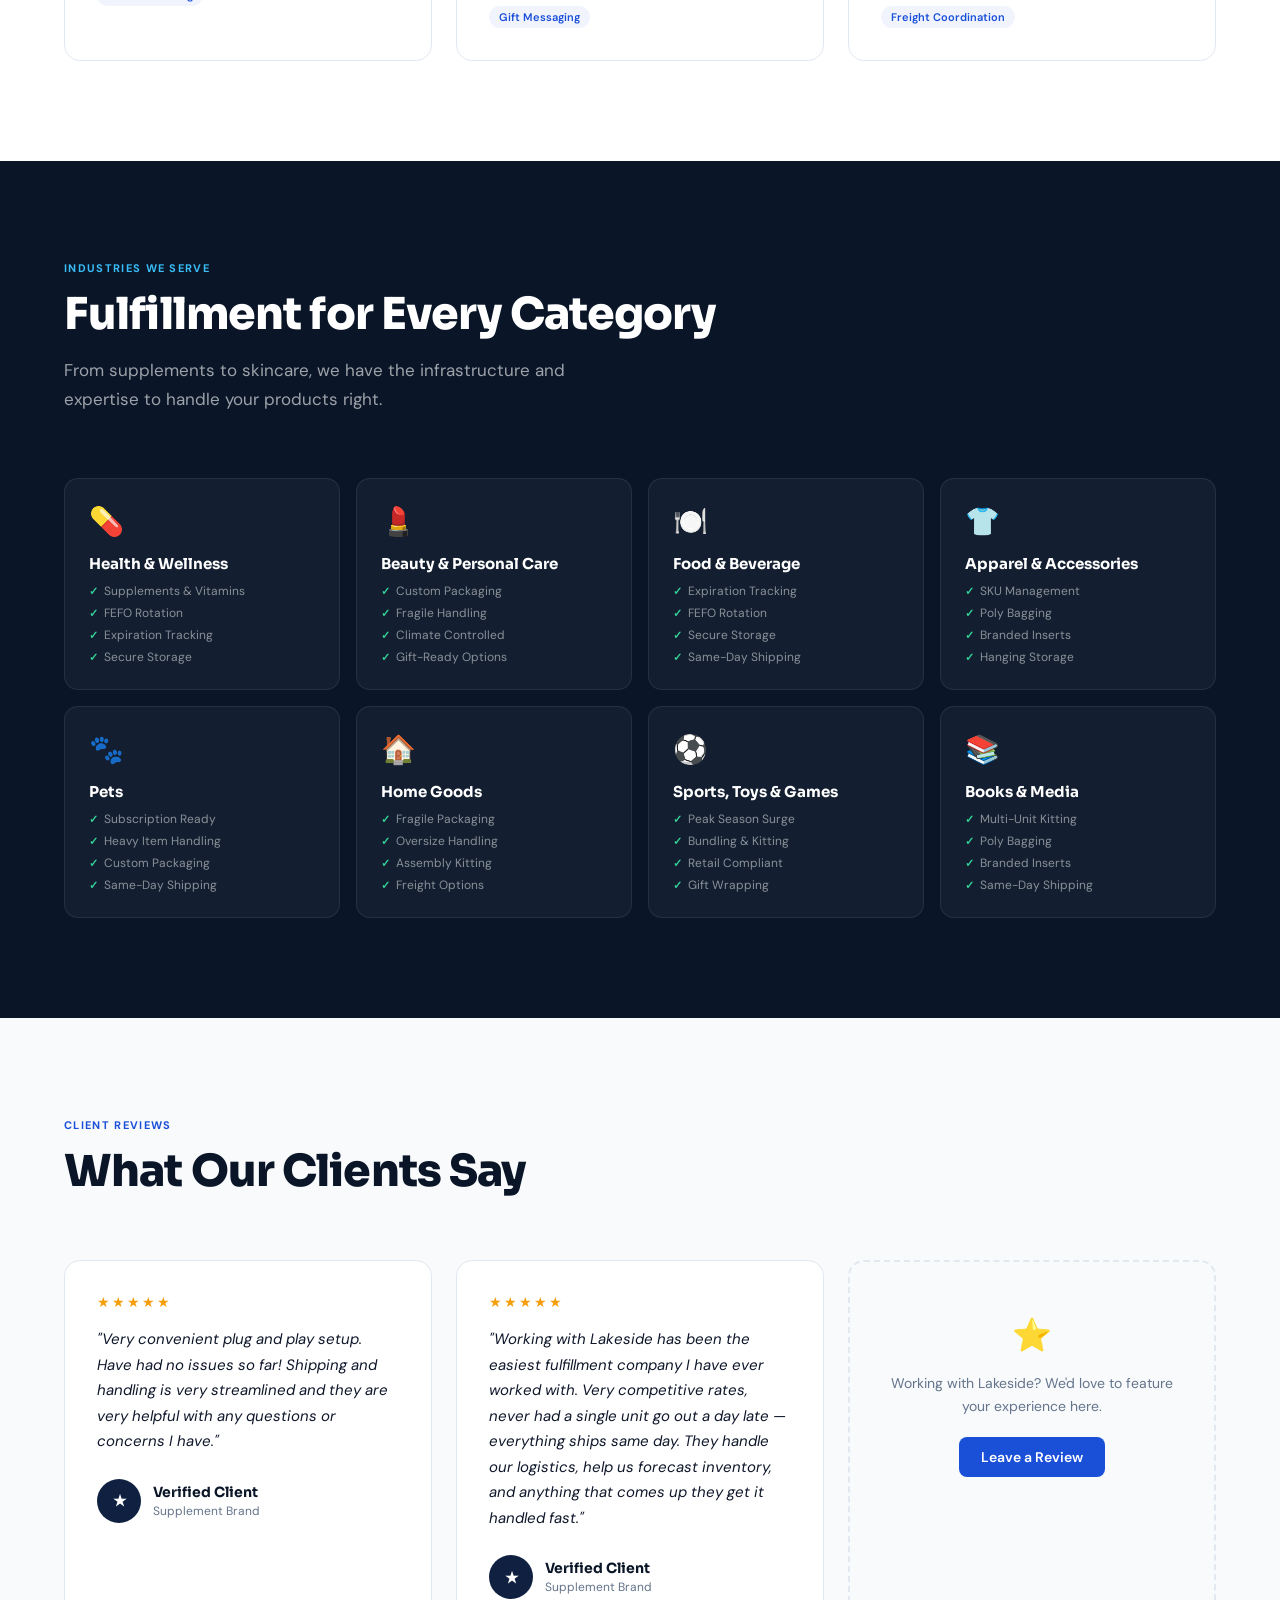
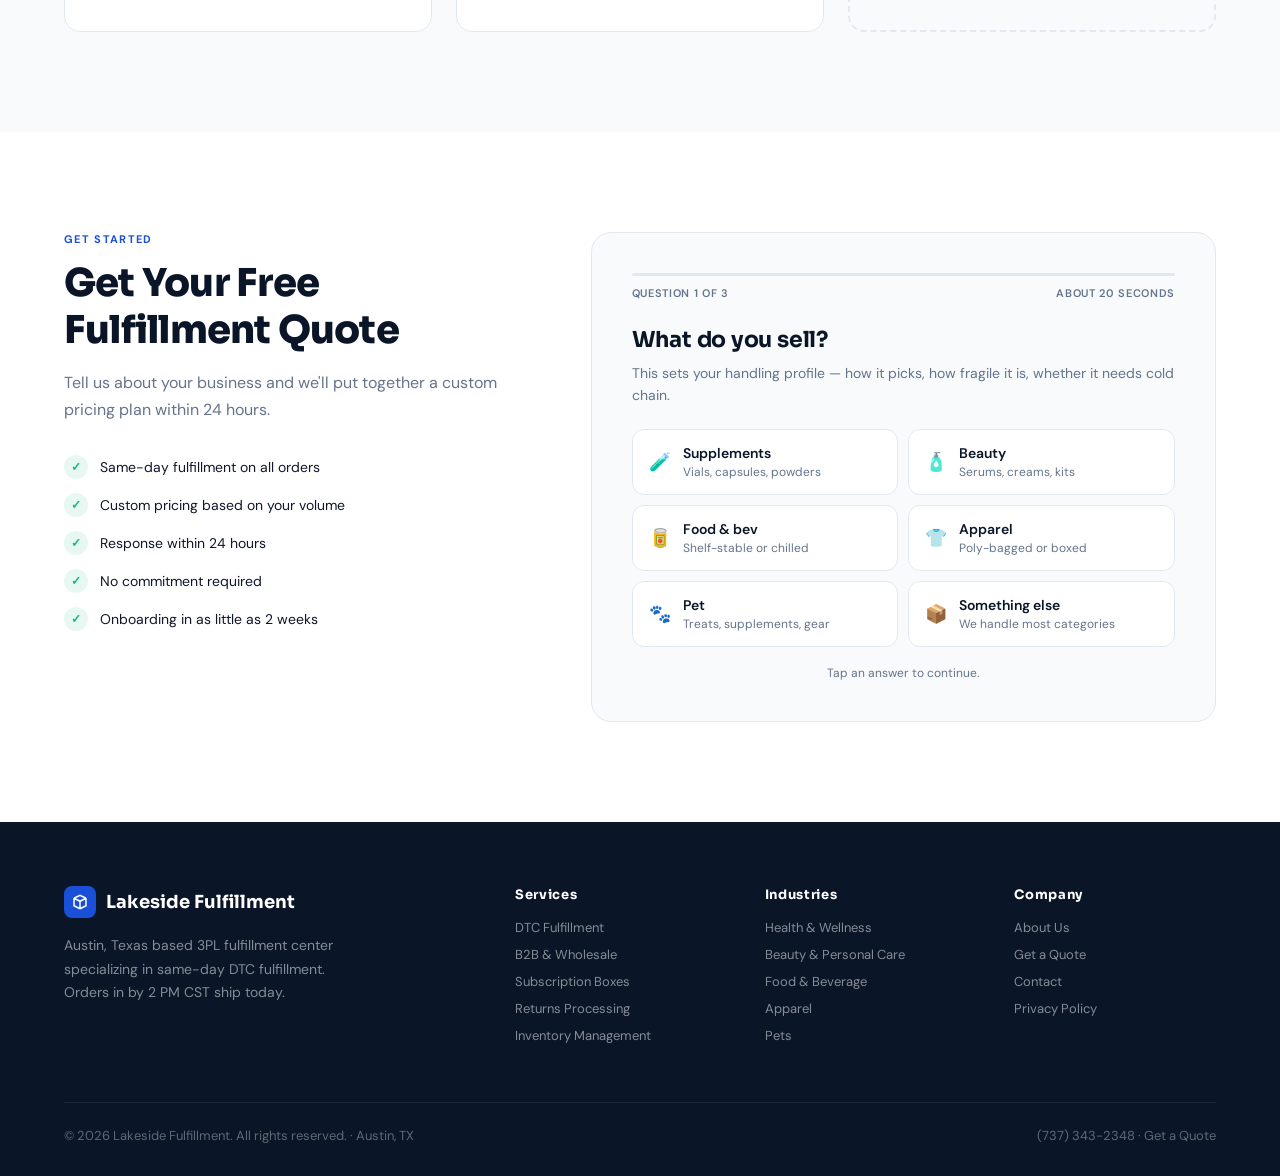
==== commit de6653d7: "Replace the quote form with a three-question flow The contact form opened with four typed, required " ====
--- a/index.html
+++ b/index.html
@@ -148,6 +148,36 @@
 .form-success h3{font-family:'Sora',sans-serif;font-size:22px;font-weight:700;color:var(--navy);margin-bottom:12px;}
 .form-success p{font-size:15px;color:var(--muted);}
 .success-icon{font-size:48px;margin-bottom:16px;}
+/* --- multi-step quote flow (3 questions) --- */
+.qf-rail{height:3px;background:var(--border);border-radius:3px;overflow:hidden;margin-bottom:10px;}
+.qf-rail-fill{height:100%;width:0;background:var(--blue);border-radius:3px;transition:width .3s ease;}
+.qf-meta{display:flex;justify-content:space-between;gap:12px;font-size:11px;font-weight:600;letter-spacing:.06em;text-transform:uppercase;color:var(--muted);margin-bottom:26px;}
+.qf-step{display:none;}
+.qf-step.on{display:block;animation:qfIn .28s ease both;}
+@keyframes qfIn{from{opacity:0;transform:translateY(8px);}to{opacity:1;transform:none;}}
+.qf-q{font-family:'Sora',sans-serif;font-size:22px;font-weight:700;color:var(--navy);line-height:1.25;letter-spacing:-.01em;margin-bottom:8px;}
+.qf-sub{font-size:14px;color:var(--muted);line-height:1.6;margin-bottom:22px;}
+.qf-choices{display:grid;grid-template-columns:1fr;gap:10px;}
+.qf-choices.two{grid-template-columns:1fr 1fr;}
+.qf-choice{display:flex;align-items:center;gap:12px;text-align:left;background:white;border:1px solid var(--border);border-radius:12px;padding:14px 16px;cursor:pointer;font-family:'DM Sans',sans-serif;font-size:14px;font-weight:600;color:var(--navy);transition:border .18s,box-shadow .18s,transform .18s;min-width:0;}
+.qf-choice:hover{border-color:var(--blue);box-shadow:0 4px 14px rgba(26,79,216,.1);transform:translateY(-1px);}
+.qf-choice[aria-pressed="true"]{border-color:var(--blue);background:rgba(26,79,216,.05);}
+.qf-ic{font-size:18px;flex:none;line-height:1;}
+.qf-lbl{display:flex;flex-direction:column;gap:2px;min-width:0;}
+.qf-lbl small{font-size:12px;font-weight:400;color:var(--muted);}
+.qf-back{background:none;border:none;font-family:'DM Sans',sans-serif;font-size:13px;font-weight:600;color:var(--muted);cursor:pointer;padding:12px 0 0;}
+.qf-back:hover{color:var(--blue);}
+.qf-hint{font-size:12px;color:var(--muted);text-align:center;margin-top:18px;}
+.qf-opt{font-size:10px;font-weight:600;letter-spacing:.06em;text-transform:uppercase;color:var(--muted);margin-left:6px;}
+.qf-est{background:var(--light);border:1px solid var(--border);border-radius:14px;padding:24px;margin:24px 0 0;text-align:left;}
+.qf-est-cap{font-size:11px;font-weight:700;letter-spacing:.1em;text-transform:uppercase;color:var(--blue);margin-bottom:8px;}
+.qf-est-num{font-family:'Sora',sans-serif;font-size:clamp(28px,5vw,36px);font-weight:800;color:var(--navy);letter-spacing:-.02em;line-height:1.1;}
+.qf-est-per{font-size:13px;color:var(--muted);margin-top:4px;}
+.qf-brk{border-top:1px solid var(--border);margin-top:18px;padding-top:14px;display:flex;flex-direction:column;gap:9px;}
+.qf-brow{display:flex;justify-content:space-between;gap:14px;font-size:13px;color:var(--muted);text-align:left;}
+.qf-brow span:last-child{color:var(--navy);font-weight:600;white-space:nowrap;}
+.qf-fine{font-size:12px;color:var(--muted);line-height:1.6;margin-top:16px;text-align:left;}
+@media(max-width:600px){.qf-choices.two{grid-template-columns:1fr;}}
 footer{background:var(--navy);padding:64px 5% 32px;}
 .footer-inner{max-width:1200px;margin:0 auto;}
 .footer-top{display:grid;grid-template-columns:2fr 1fr 1fr 1fr;gap:48px;margin-bottom:48px;}
@@ -414,29 +444,65 @@
         <form class="quote-form" id="quote-form" name="quote-request" method="POST" data-netlify="true" data-netlify-honeypot="bot-field" onsubmit="submitForm(event)">
           <input type="hidden" name="form-name" value="quote-request">
           <p style="display:none"><input name="bot-field"></p>
-          <div class="form-grid">
-            <div class="form-group"><label class="form-label">First Name</label><input type="text" name="first-name" class="form-input" placeholder="Jake" required></div>
-            <div class="form-group"><label class="form-label">Last Name</label><input type="text" name="last-name" class="form-input" placeholder="Reeves"></div>
-            <div class="form-group"><label class="form-label">Business Email</label><input type="email" name="business-email" class="form-input" placeholder="jake@yourbrand.com" required></div>
-            <div class="form-group"><label class="form-label">Phone Number</label><input type="tel" name="phone" class="form-input" placeholder="(512) 555-0123" required></div>
-            <div class="form-group"><label class="form-label">Company Name</label><input type="text" name="company-name" class="form-input" placeholder="Your Brand"></div>
-            <div class="form-group">
-              <label class="form-label">Monthly Orders</label>
-              <select name="monthly-orders" class="form-select"><option value="">Select range...</option><option>0 – 500</option><option>500 – 2,000</option><option>2,000 – 10,000</option><option>10,000+</option></select>
+
+          <div class="qf-rail"><div class="qf-rail-fill" id="qf-rail"></div></div>
+          <div class="qf-meta"><span id="qf-stepno">Question 1 of 3</span><span id="qf-time">About 20 seconds</span></div>
+
+          <!-- Hidden carriers: Netlify reads these field names, same as before -->
+          <input type="hidden" name="what-you-sell" id="qf-sell">
+          <input type="hidden" name="monthly-orders" id="qf-vol">
+          <input type="hidden" name="estimate-shown" id="qf-shown">
+          <input type="hidden" name="last-name" value="">
+          <input type="hidden" name="company-name" value="">
+          <input type="hidden" name="fulfillment-type" value="">
+
+          <!-- 1 -->
+          <div class="qf-step on" id="qf-1">
+            <h3 class="qf-q">What do you sell?</h3>
+            <p class="qf-sub">This sets your handling profile — how it picks, how fragile it is, whether it needs cold chain.</p>
+            <div class="qf-choices two">
+              <button type="button" class="qf-choice" data-cat="supplements" data-sell="Supplements &amp; peptides"><span class="qf-ic">&#129514;</span><span class="qf-lbl">Supplements<small>Vials, capsules, powders</small></span></button>
+              <button type="button" class="qf-choice" data-cat="beauty" data-sell="Beauty &amp; skincare"><span class="qf-ic">&#129524;</span><span class="qf-lbl">Beauty<small>Serums, creams, kits</small></span></button>
+              <button type="button" class="qf-choice" data-cat="food" data-sell="Food &amp; beverage"><span class="qf-ic">&#129387;</span><span class="qf-lbl">Food &amp; bev<small>Shelf-stable or chilled</small></span></button>
+              <button type="button" class="qf-choice" data-cat="apparel" data-sell="Apparel &amp; accessories"><span class="qf-ic">&#128085;</span><span class="qf-lbl">Apparel<small>Poly-bagged or boxed</small></span></button>
+              <button type="button" class="qf-choice" data-cat="pet" data-sell="Pet products"><span class="qf-ic">&#128062;</span><span class="qf-lbl">Pet<small>Treats, supplements, gear</small></span></button>
+              <button type="button" class="qf-choice" data-cat="other" data-sell="Something else"><span class="qf-ic">&#128230;</span><span class="qf-lbl">Something else<small>We handle most categories</small></span></button>
             </div>
-            <div class="form-group">
-              <label class="form-label">Fulfillment Type</label>
-              <select name="fulfillment-type" class="form-select"><option value="">Select type...</option><option>DTC Fulfillment</option><option>B2B / Wholesale</option><option>Subscription Boxes</option><option>All of the Above</option></select>
+            <p class="qf-hint">Tap an answer to continue.</p>
+          </div>
+
+          <!-- 2 -->
+          <div class="qf-step" id="qf-2">
+            <h3 class="qf-q">How many orders a month?</h3>
+            <p class="qf-sub">Your best estimate is fine. This is the single biggest driver of your rate.</p>
+            <div class="qf-choices">
+              <button type="button" class="qf-choice" data-vol="0 &#8211; 500"><span class="qf-ic">&#9675;</span><span class="qf-lbl">Under 500<small>Starting out or seasonal</small></span></button>
+              <button type="button" class="qf-choice" data-vol="500 &#8211; 2,000"><span class="qf-ic">&#9684;</span><span class="qf-lbl">500 &#8211; 2,000<small>Growing brand</small></span></button>
+              <button type="button" class="qf-choice" data-vol="2,000 &#8211; 10,000"><span class="qf-ic">&#9685;</span><span class="qf-lbl">2,000 &#8211; 10,000<small>Established volume</small></span></button>
+              <button type="button" class="qf-choice" data-vol="10,000+"><span class="qf-ic">&#9679;</span><span class="qf-lbl">10,000+<small>High volume &#8212; custom pricing</small></span></button>
             </div>
-            <div class="form-group full"><label class="form-label">What do you sell?</label><input type="text" name="what-you-sell" class="form-input" placeholder="Health supplements, apparel, pet products..."></div>
+            <button type="button" class="qf-back" onclick="qfGo(1)">&#8592; Back</button>
           </div>
-          <button type="submit" class="form-submit" id="submit-btn">Get My Free Quote →</button>
-          <p class="form-note">No spam. No commitment. Just a custom quote within 24 hours.</p>
+
+          <!-- 3 -->
+          <div class="qf-step" id="qf-3">
+            <h3 class="qf-q">Where do we send it?</h3>
+            <p class="qf-sub">Last screen. Your estimate shows up the second you hit the button.</p>
+            <div class="form-grid">
+              <div class="form-group"><label class="form-label" for="qf-fn">First Name</label><input type="text" id="qf-fn" name="first-name" class="form-input" placeholder="Jake" required></div>
+              <div class="form-group"><label class="form-label" for="qf-ph">Phone <span class="qf-opt">optional</span></label><input type="tel" id="qf-ph" name="phone" class="form-input" placeholder="(512) 555-0123"></div>
+              <div class="form-group full"><label class="form-label" for="qf-em">Business Email</label><input type="email" id="qf-em" name="business-email" class="form-input" placeholder="jake@yourbrand.com" required></div>
+            </div>
+            <button type="submit" class="form-submit" id="submit-btn">Get My Estimate &#8594;</button>
+            <button type="button" class="qf-back" onclick="qfGo(2)">&#8592; Back</button>
+            <p class="form-note">No spam. No commitment. A firm quote follows within 24 hours.</p>
+          </div>
         </form>
         <div class="form-success" id="form-success">
-          <div class="success-icon">✅</div>
-          <h3>We're On It!</h3>
-          <p>Our team will review your details and send a custom fulfillment quote within 24 hours. Check your email soon!</p>
+          <div class="success-icon">&#9989;</div>
+          <h3 id="qf-success-h">We're On It!</h3>
+          <p id="qf-success-p">Our team will review your details and send a custom fulfillment quote within 24 hours. Check your email soon!</p>
+          <div id="qf-est-mount"></div>
         </div>
       </div>
     </div>
@@ -494,6 +560,87 @@
   observer.observe(el);
 });
 
+/* --- Quote flow: 3 questions, ballpark on submit -------------------------
+   RATES ARE SEED VALUES derived from existing Lakeside client rate cards,
+   not from a published rate sheet. Confirm before this goes live. */
+const QF_RATES = {
+  pickPack: {
+    supplements: [3.00, 3.75],
+    beauty:      [2.25, 3.00],
+    food:        [2.50, 3.25],
+    apparel:     [1.50, 2.25],
+    pet:         [2.00, 2.75],
+    other:       [2.00, 3.00]
+  },
+  addlUnit:         [0.25, 0.50],
+  avgUnitsPerOrder:  2.2,
+  storagePerPallet:  45,
+  monthlyMinimum:   [300, 350]
+};
+const QF_VOL_MID = { '0 \u2013 500':250, '500 \u2013 2,000':1250, '2,000 \u2013 10,000':6000, '10,000+':12000 };
+const QF_STEPS = 3;
+let qfCat = 'other';
+
+const qfMoney = n => '$' + Math.round(n).toLocaleString('en-US');
+
+function qfGo(n){
+  for (let i = 1; i <= QF_STEPS; i++){
+    document.getElementById('qf-' + i).classList.toggle('on', i === n);
+  }
+  document.getElementById('qf-rail').style.width = ((n - 1) / QF_STEPS * 100) + '%';
+  document.getElementById('qf-stepno').textContent = 'Question ' + n + ' of ' + QF_STEPS;
+  document.getElementById('qf-time').textContent = n === QF_STEPS ? 'Last one' : 'About ' + (20 - (n - 1) * 6) + ' seconds';
+  if (n === QF_STEPS) setTimeout(() => document.getElementById('qf-fn').focus(), 220);
+}
+
+document.querySelectorAll('#qf-1 .qf-choice').forEach(b => b.addEventListener('click', () => {
+  qfCat = b.dataset.cat;
+  document.getElementById('qf-sell').value = b.dataset.sell;
+  document.querySelectorAll('#qf-1 .qf-choice').forEach(x => x.setAttribute('aria-pressed', x === b ? 'true' : 'false'));
+  qfGo(2);
+}));
+
+document.querySelectorAll('#qf-2 .qf-choice').forEach(b => b.addEventListener('click', () => {
+  document.getElementById('qf-vol').value = b.dataset.vol;
+  document.querySelectorAll('#qf-2 .qf-choice').forEach(x => x.setAttribute('aria-pressed', x === b ? 'true' : 'false'));
+  qfGo(3);
+}));
+
+function qfEstimate(){
+  const orders = QF_VOL_MID[document.getElementById('qf-vol').value] || 250;
+  const base = QF_RATES.pickPack[qfCat] || QF_RATES.pickPack.other;
+  const extra = Math.max(0, QF_RATES.avgUnitsPerOrder - 1);
+  const lo = base[0] + QF_RATES.addlUnit[0] * extra;
+  const hi = base[1] + QF_RATES.addlUnit[1] * extra;
+  let monthLo = orders * lo, monthHi = orders * hi;
+  const belowMin = monthLo < QF_RATES.monthlyMinimum[0];
+  if (belowMin){
+    monthLo = QF_RATES.monthlyMinimum[0];
+    monthHi = Math.max(monthHi, QF_RATES.monthlyMinimum[1]);
+  }
+  return { orders, lo, hi, monthLo, monthHi, belowMin };
+}
+
+function qfFillSuccess(){
+  const e = qfEstimate();
+  const name = document.getElementById('qf-fn').value.trim() || 'there';
+  document.getElementById('qf-success-h').textContent = "Here's your ballpark, " + name + '.';
+  document.getElementById('qf-success-p').textContent = 'A firm quote lands in your inbox within 24 hours. No commitment.';
+  document.getElementById('qf-est-mount').innerHTML =
+    '<div class="qf-est">' +
+      '<div class="qf-est-cap">Estimated monthly fulfillment</div>' +
+      '<div class="qf-est-num">' + qfMoney(e.monthLo) + ' \u2013 ' + qfMoney(e.monthHi) + '</div>' +
+      '<div class="qf-est-per">per month' + (e.belowMin ? ' \u00b7 reflects our ' + qfMoney(QF_RATES.monthlyMinimum[0]) + ' monthly minimum' : '') + '</div>' +
+      '<div class="qf-brk">' +
+        '<div class="qf-brow"><span>Pick &amp; pack \u2014 ' + e.orders.toLocaleString('en-US') + ' orders @ $' + e.lo.toFixed(2) + '\u2013$' + e.hi.toFixed(2) + '</span><span>' + qfMoney(e.orders * e.lo) + '\u2013' + qfMoney(e.orders * e.hi) + '</span></div>' +
+        '<div class="qf-brow"><span>Pallet storage, if you need it</span><span>$' + QF_RATES.storagePerPallet + ' / pallet / mo</span></div>' +
+        '<div class="qf-brow"><span>Kitting, labeling, returns</span><span>Quoted on your volume</span></div>' +
+      '</div>' +
+    '</div>' +
+    '<p class="qf-fine">Estimate only \u2014 final pricing depends on unit weight, SKU count and packaging. Orders in by 2 PM CST ship the same day.</p>';
+  document.getElementById('qf-shown').value = qfMoney(e.monthLo) + '-' + qfMoney(e.monthHi) + '/mo';
+}
+
 async function submitForm(e) {
   e.preventDefault();
   const form = document.getElementById('quote-form');
@@ -501,16 +648,38 @@
   btn.disabled = true;
   btn.textContent = 'Sending...';
   try {
+    qfFillSuccess();
     const data = new FormData(form);
     await fetch('/', { method: 'POST', headers: { 'Content-Type': 'application/x-www-form-urlencoded' }, body: new URLSearchParams(data).toString() });
     form.style.display = 'none';
     document.getElementById('form-success').style.display = 'block';
+    document.getElementById('form-success').scrollIntoView({ behavior: 'smooth', block: 'center' });
   } catch(err) {
     btn.disabled = false;
-    btn.textContent = 'Get My Free Quote →';
+    btn.textContent = 'Get My Estimate →';
     alert('Something went wrong. Please try again or email us directly.');
   }
 }
 
 const sections = document.querySelectorAll('section[id]');
-window.addEventListen
+window.addEventListener('scroll', () => {
+  const scrollY = window.scrollY;
+  sections.forEach(s => {
+    const offset = s.offsetTop - 100;
+    const height = s.offsetHeight;
+    const id = s.getAttribute('id');
+    const link = document.querySelector(`.nav-links a[href="#${id}"]`);
+    if(link) {
+      if(scrollY >= offset && scrollY < offset + height) {
+        link.style.color = 'var(--navy)';
+        link.style.fontWeight = '600';
+      } else {
+        link.style.color = '';
+        link.style.fontWeight = '';
+      }
+    }
+  });
+});
+</script>
+</body>
+</html>
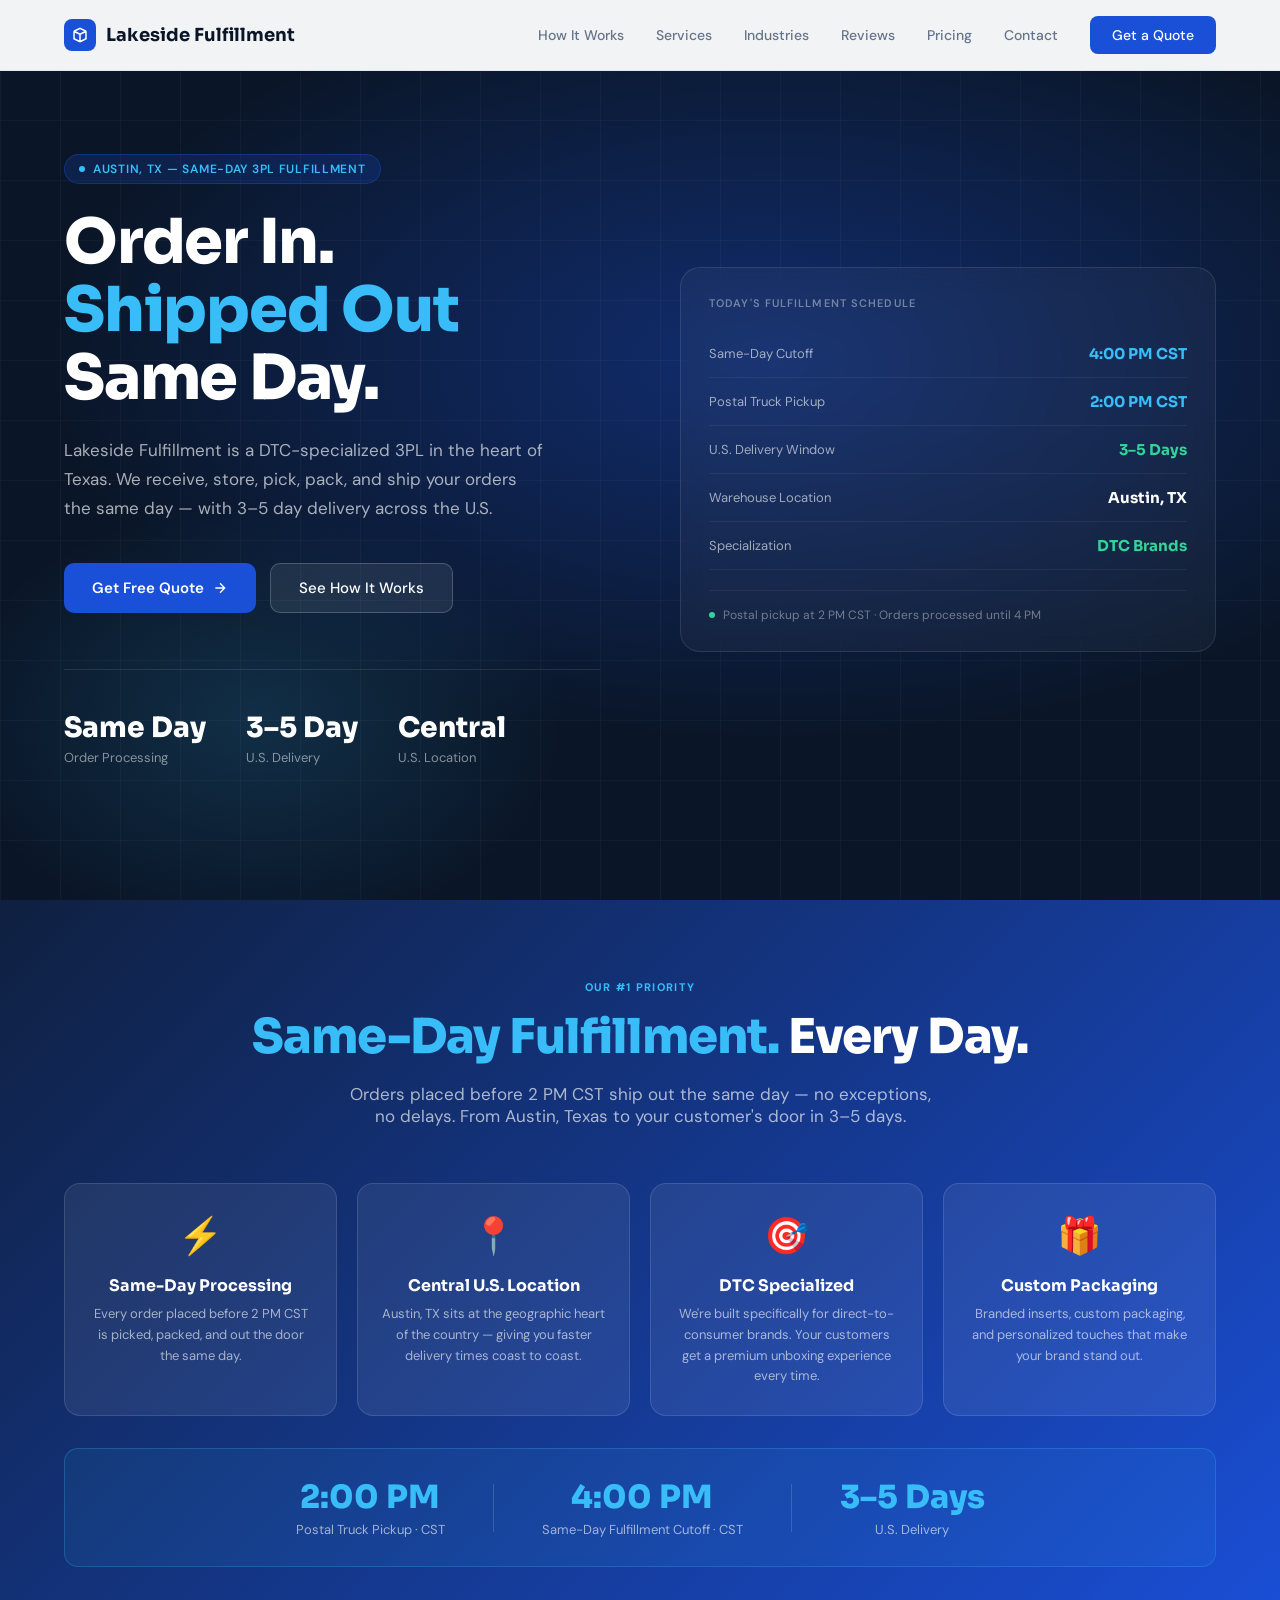
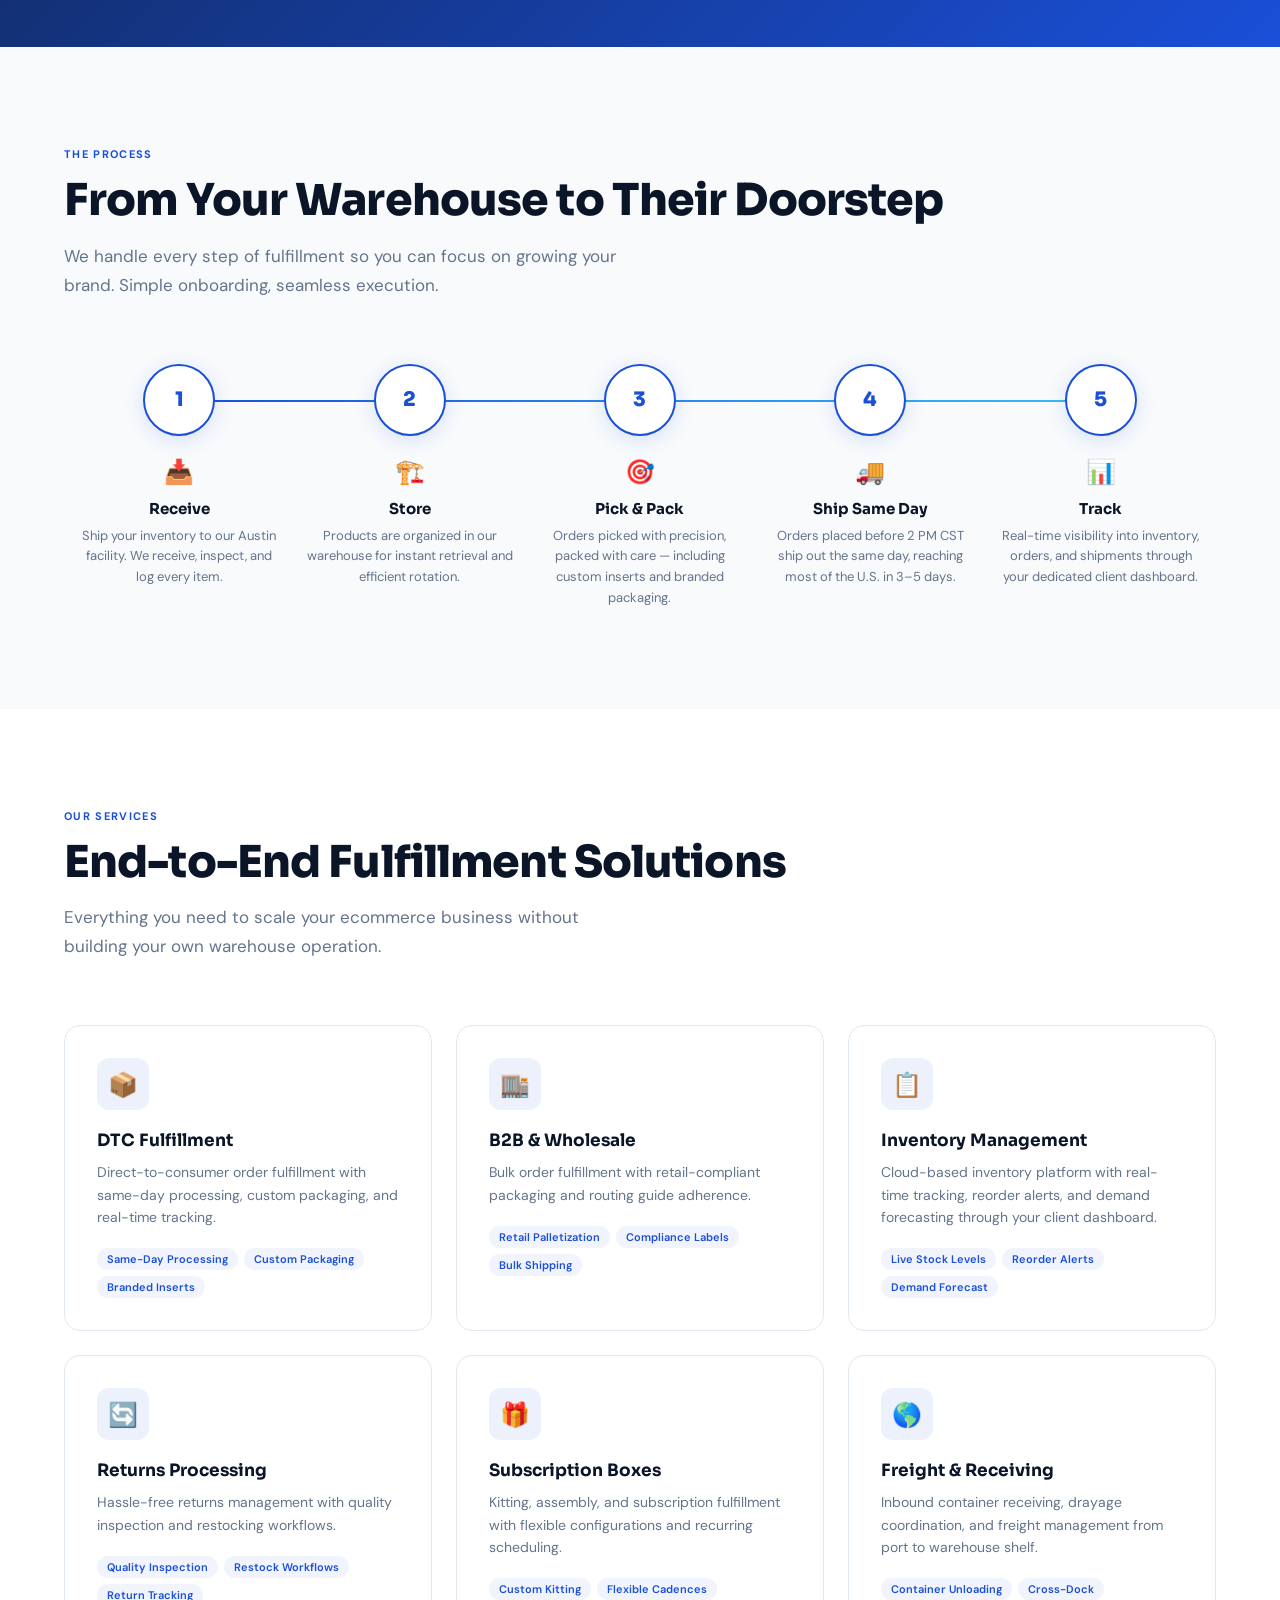
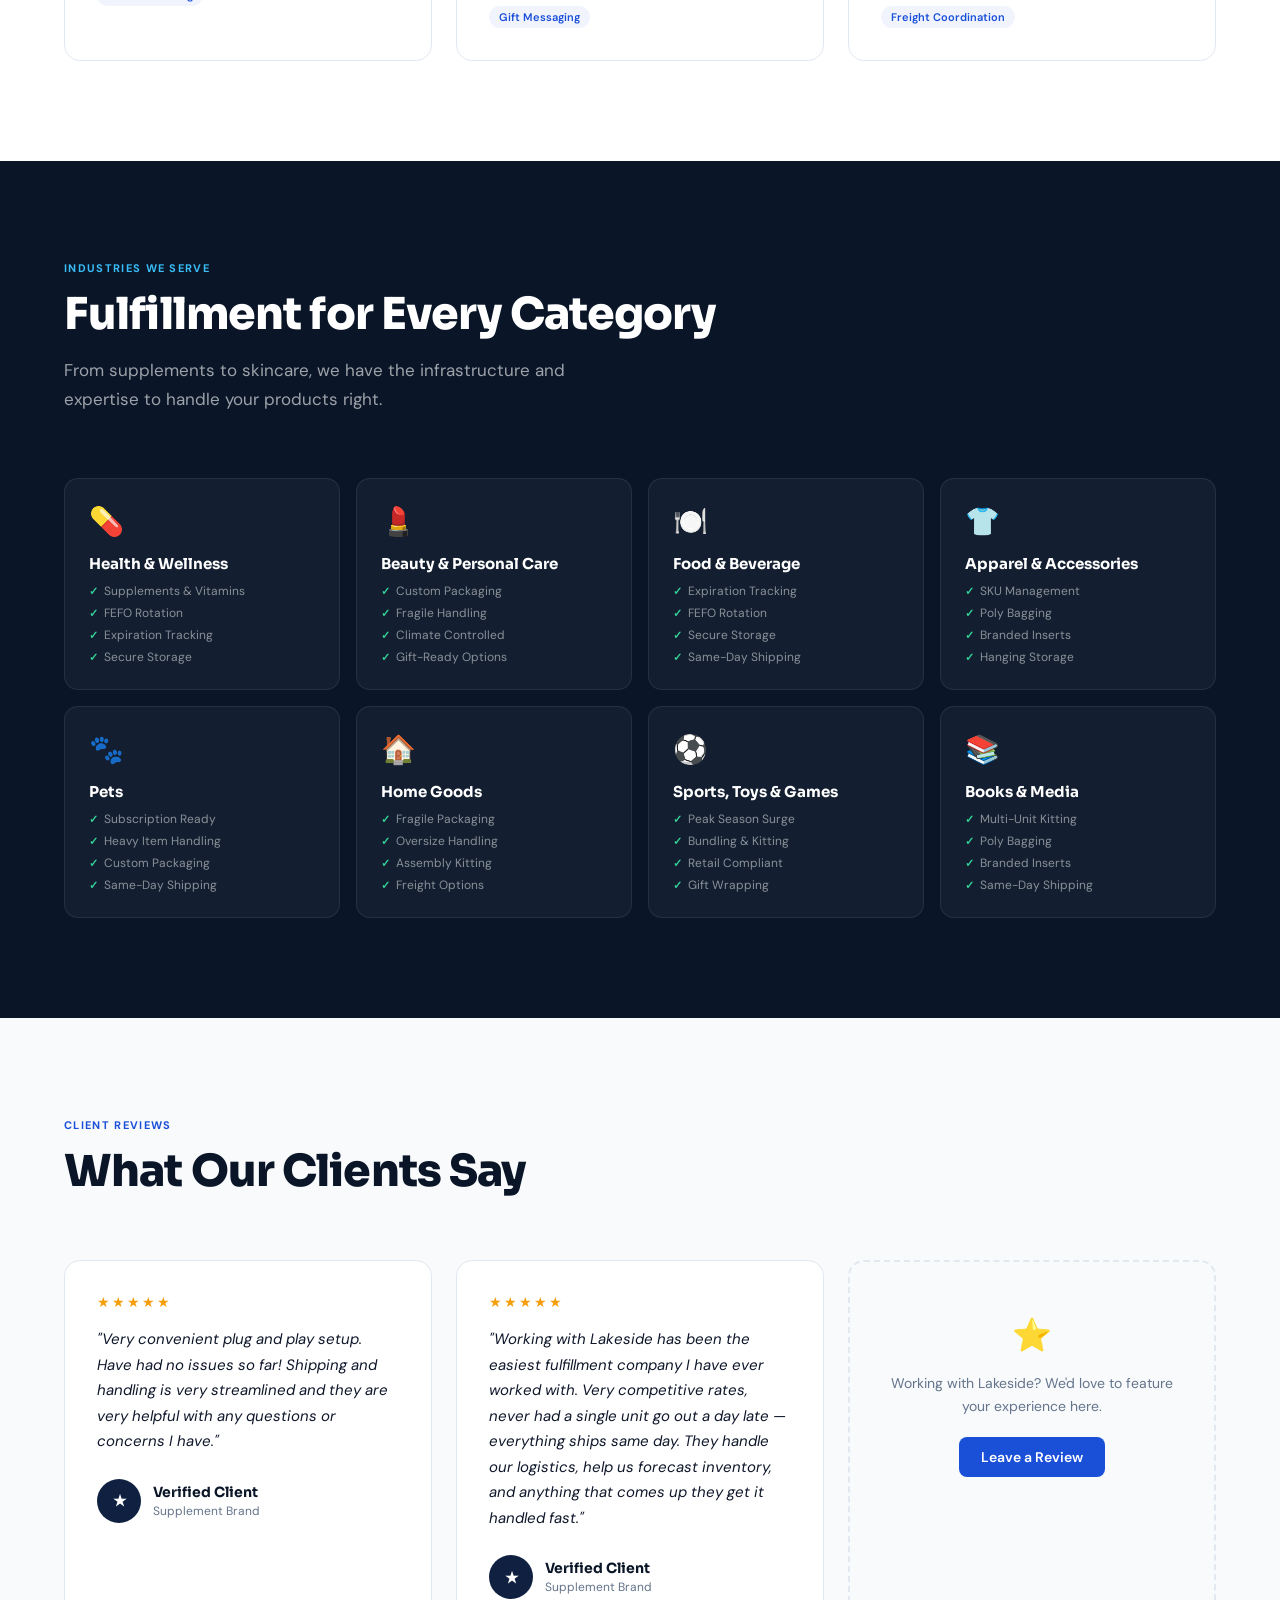
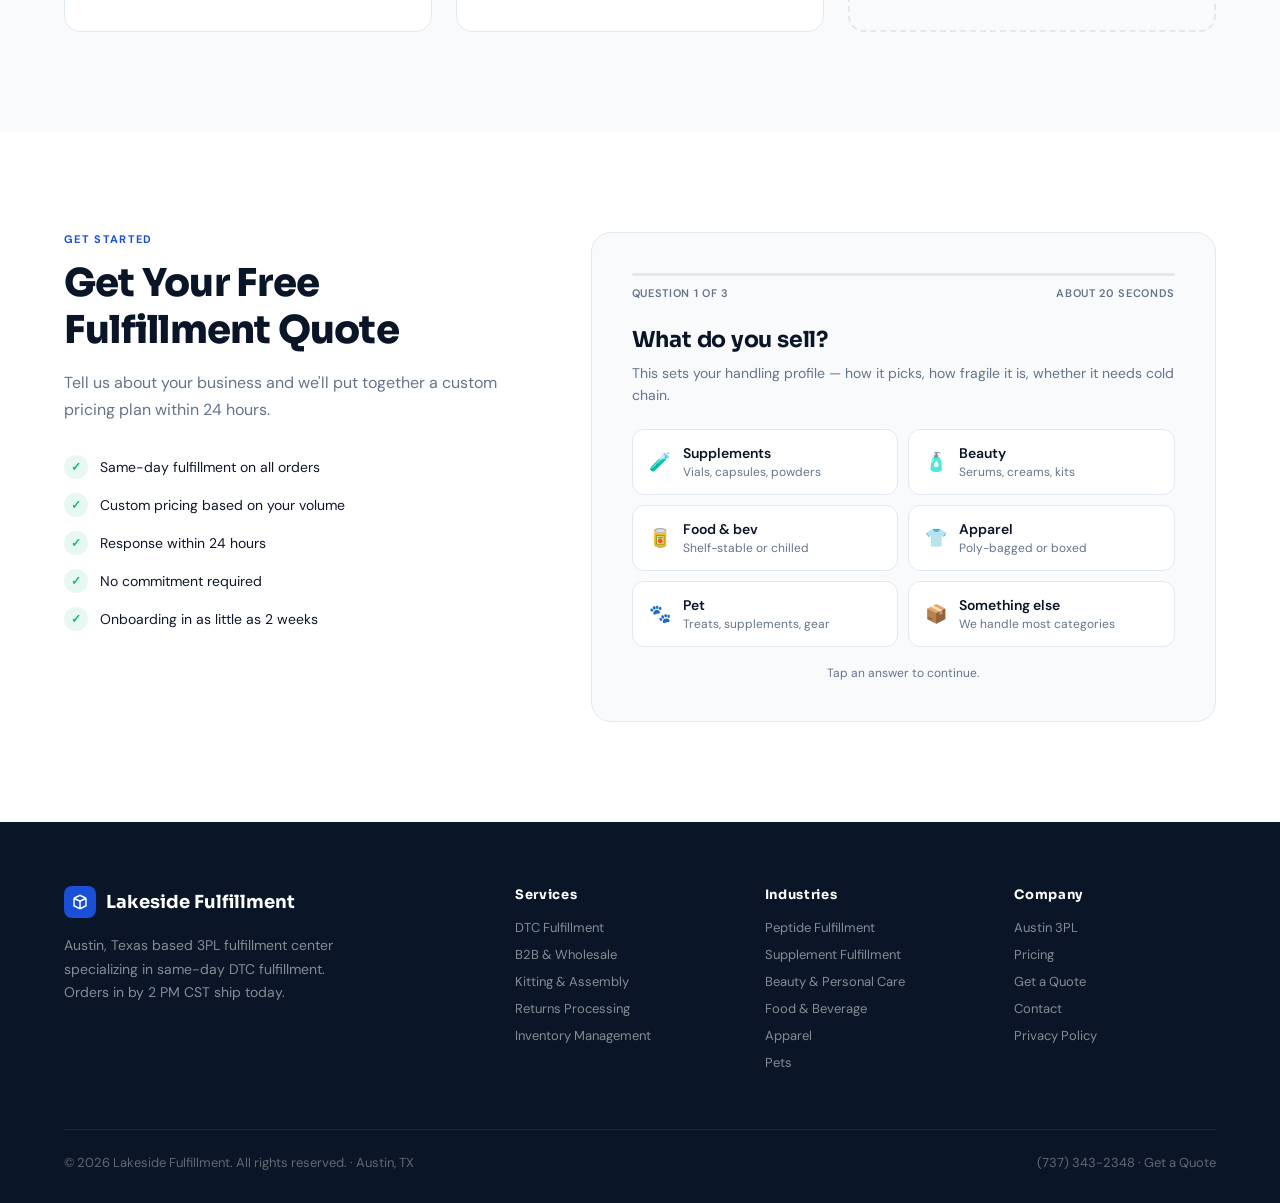
==== commit 6a84d999: "Add service landing pages, sitemap and structured data Five standalone pages (peptide fulfillment, s" ====
--- a/index.html
+++ b/index.html
@@ -4,6 +4,14 @@
 <meta charset="UTF-8">
 <meta name="viewport" content="width=device-width, initial-scale=1.0">
 <title>Lakeside Fulfillment — Same-Day 3PL · Austin, TX</title>
+<meta name="description" content="Lakeside Fulfillment is a same-day 3PL in Austin, TX for DTC brands: supplements, research peptides, apparel and more. Orders in by 2 PM CST ship today, with 3-5 day U.S. delivery.">
+<link rel="canonical" href="https://lakesidefulfillment.com/">
+<meta property="og:type" content="website">
+<meta property="og:site_name" content="Lakeside Fulfillment">
+<meta property="og:title" content="Lakeside Fulfillment — Same-Day 3PL · Austin, TX">
+<meta property="og:description" content="Lakeside Fulfillment is a same-day 3PL in Austin, TX for DTC brands: supplements, research peptides, apparel and more. Orders in by 2 PM CST ship today, with 3-5 day U.S. delivery.">
+<meta property="og:url" content="https://lakesidefulfillment.com/">
+<script type="application/ld+json">{"@context": "https://schema.org", "@type": "Organization", "name": "Lakeside Fulfillment", "url": "https://lakesidefulfillment.com/", "telephone": "+1-737-343-2348", "description": "Lakeside Fulfillment is a same-day 3PL in Austin, TX for DTC brands: supplements, research peptides, apparel and more. Orders in by 2 PM CST ship today, with 3-5 day U.S. delivery.", "address": {"@type": "PostalAddress", "addressLocality": "Austin", "addressRegion": "TX", "addressCountry": "US"}, "areaServed": {"@type": "Country", "name": "United States"}, "knowsAbout": ["Third-party logistics", "E-commerce order fulfillment", "Peptide fulfillment", "Supplement fulfillment", "Kitting and assembly", "Amazon FBA prep"]}</script>
 <link href="https://fonts.googleapis.com/css2?family=Sora:wght@300;400;500;600;700;800&family=DM+Sans:wght@300;400;500&display=swap" rel="stylesheet">
 <style>
 :root {
@@ -169,14 +177,6 @@
 .qf-back:hover{color:var(--blue);}
 .qf-hint{font-size:12px;color:var(--muted);text-align:center;margin-top:18px;}
 .qf-opt{font-size:10px;font-weight:600;letter-spacing:.06em;text-transform:uppercase;color:var(--muted);margin-left:6px;}
-.qf-est{background:var(--light);border:1px solid var(--border);border-radius:14px;padding:24px;margin:24px 0 0;text-align:left;}
-.qf-est-cap{font-size:11px;font-weight:700;letter-spacing:.1em;text-transform:uppercase;color:var(--blue);margin-bottom:8px;}
-.qf-est-num{font-family:'Sora',sans-serif;font-size:clamp(28px,5vw,36px);font-weight:800;color:var(--navy);letter-spacing:-.02em;line-height:1.1;}
-.qf-est-per{font-size:13px;color:var(--muted);margin-top:4px;}
-.qf-brk{border-top:1px solid var(--border);margin-top:18px;padding-top:14px;display:flex;flex-direction:column;gap:9px;}
-.qf-brow{display:flex;justify-content:space-between;gap:14px;font-size:13px;color:var(--muted);text-align:left;}
-.qf-brow span:last-child{color:var(--navy);font-weight:600;white-space:nowrap;}
-.qf-fine{font-size:12px;color:var(--muted);line-height:1.6;margin-top:16px;text-align:left;}
 @media(max-width:600px){.qf-choices.two{grid-template-columns:1fr;}}
 footer{background:var(--navy);padding:64px 5% 32px;}
 .footer-inner{max-width:1200px;margin:0 auto;}
@@ -225,6 +225,7 @@
       <a href="#services">Services</a>
       <a href="#industries">Industries</a>
       <a href="#testimonials">Reviews</a>
+      <a href="/pricing/">Pricing</a>
       <a href="#quote">Contact</a>
       <a href="#quote" class="nav-cta">Get a Quote</a>
     </div>
@@ -451,7 +452,6 @@
           <!-- Hidden carriers: Netlify reads these field names, same as before -->
           <input type="hidden" name="what-you-sell" id="qf-sell">
           <input type="hidden" name="monthly-orders" id="qf-vol">
-          <input type="hidden" name="estimate-shown" id="qf-shown">
           <input type="hidden" name="last-name" value="">
           <input type="hidden" name="company-name" value="">
           <input type="hidden" name="fulfillment-type" value="">
@@ -487,22 +487,21 @@
           <!-- 3 -->
           <div class="qf-step" id="qf-3">
             <h3 class="qf-q">Where do we send it?</h3>
-            <p class="qf-sub">Last screen. Your estimate shows up the second you hit the button.</p>
+            <p class="qf-sub">Last one. We put together your custom pricing and send it over within 24 hours.</p>
             <div class="form-grid">
               <div class="form-group"><label class="form-label" for="qf-fn">First Name</label><input type="text" id="qf-fn" name="first-name" class="form-input" placeholder="Jake" required></div>
               <div class="form-group"><label class="form-label" for="qf-ph">Phone <span class="qf-opt">optional</span></label><input type="tel" id="qf-ph" name="phone" class="form-input" placeholder="(512) 555-0123"></div>
               <div class="form-group full"><label class="form-label" for="qf-em">Business Email</label><input type="email" id="qf-em" name="business-email" class="form-input" placeholder="jake@yourbrand.com" required></div>
             </div>
-            <button type="submit" class="form-submit" id="submit-btn">Get My Estimate &#8594;</button>
+            <button type="submit" class="form-submit" id="submit-btn">Get My Free Quote &#8594;</button>
             <button type="button" class="qf-back" onclick="qfGo(2)">&#8592; Back</button>
             <p class="form-note">No spam. No commitment. A firm quote follows within 24 hours.</p>
           </div>
         </form>
         <div class="form-success" id="form-success">
           <div class="success-icon">&#9989;</div>
-          <h3 id="qf-success-h">We're On It!</h3>
-          <p id="qf-success-p">Our team will review your details and send a custom fulfillment quote within 24 hours. Check your email soon!</p>
-          <div id="qf-est-mount"></div>
+          <h3>We're On It!</h3>
+          <p>Our team will review your details and send a custom fulfillment quote within 24 hours. Check your email soon!</p>
         </div>
       </div>
     </div>
@@ -524,13 +523,14 @@
         <h4>Services</h4>
         <a href="#services">DTC Fulfillment</a>
         <a href="#services">B2B & Wholesale</a>
-        <a href="#services">Subscription Boxes</a>
+        <a href="/kitting-assembly/">Kitting & Assembly</a>
         <a href="#services">Returns Processing</a>
         <a href="#services">Inventory Management</a>
       </div>
       <div class="footer-col">
         <h4>Industries</h4>
-        <a href="#industries">Health & Wellness</a>
+        <a href="/peptide-fulfillment/">Peptide Fulfillment</a>
+        <a href="/supplement-fulfillment/">Supplement Fulfillment</a>
         <a href="#industries">Beauty & Personal Care</a>
         <a href="#industries">Food & Beverage</a>
         <a href="#industries">Apparel</a>
@@ -538,7 +538,8 @@
       </div>
       <div class="footer-col">
         <h4>Company</h4>
-        <a href="#">About Us</a>
+        <a href="/austin-3pl/">Austin 3PL</a>
+        <a href="/pricing/">Pricing</a>
         <a href="#quote">Get a Quote</a>
         <a href="/cdn-cgi/l/email-protection#ed8e8283998c8e99ad818c86889e8489888b98818b84818180888399c38e8280">Contact</a>
         <a href="#">Privacy Policy</a>
@@ -560,28 +561,8 @@
   observer.observe(el);
 });
 
-/* --- Quote flow: 3 questions, ballpark on submit -------------------------
-   RATES ARE SEED VALUES derived from existing Lakeside client rate cards,
-   not from a published rate sheet. Confirm before this goes live. */
-const QF_RATES = {
-  pickPack: {
-    supplements: [3.00, 3.75],
-    beauty:      [2.25, 3.00],
-    food:        [2.50, 3.25],
-    apparel:     [1.50, 2.25],
-    pet:         [2.00, 2.75],
-    other:       [2.00, 3.00]
-  },
-  addlUnit:         [0.25, 0.50],
-  avgUnitsPerOrder:  2.2,
-  storagePerPallet:  45,
-  monthlyMinimum:   [300, 350]
-};
-const QF_VOL_MID = { '0 \u2013 500':250, '500 \u2013 2,000':1250, '2,000 \u2013 10,000':6000, '10,000+':12000 };
+/* --- Quote flow: three questions, then the contact details ------------- */
 const QF_STEPS = 3;
-let qfCat = 'other';
-
-const qfMoney = n => '$' + Math.round(n).toLocaleString('en-US');
 
 function qfGo(n){
   for (let i = 1; i <= QF_STEPS; i++){
@@ -594,7 +575,6 @@
 }
 
 document.querySelectorAll('#qf-1 .qf-choice').forEach(b => b.addEventListener('click', () => {
-  qfCat = b.dataset.cat;
   document.getElementById('qf-sell').value = b.dataset.sell;
   document.querySelectorAll('#qf-1 .qf-choice').forEach(x => x.setAttribute('aria-pressed', x === b ? 'true' : 'false'));
   qfGo(2);
@@ -605,41 +585,6 @@
   document.querySelectorAll('#qf-2 .qf-choice').forEach(x => x.setAttribute('aria-pressed', x === b ? 'true' : 'false'));
   qfGo(3);
 }));
-
-function qfEstimate(){
-  const orders = QF_VOL_MID[document.getElementById('qf-vol').value] || 250;
-  const base = QF_RATES.pickPack[qfCat] || QF_RATES.pickPack.other;
-  const extra = Math.max(0, QF_RATES.avgUnitsPerOrder - 1);
-  const lo = base[0] + QF_RATES.addlUnit[0] * extra;
-  const hi = base[1] + QF_RATES.addlUnit[1] * extra;
-  let monthLo = orders * lo, monthHi = orders * hi;
-  const belowMin = monthLo < QF_RATES.monthlyMinimum[0];
-  if (belowMin){
-    monthLo = QF_RATES.monthlyMinimum[0];
-    monthHi = Math.max(monthHi, QF_RATES.monthlyMinimum[1]);
-  }
-  return { orders, lo, hi, monthLo, monthHi, belowMin };
-}
-
-function qfFillSuccess(){
-  const e = qfEstimate();
-  const name = document.getElementById('qf-fn').value.trim() || 'there';
-  document.getElementById('qf-success-h').textContent = "Here's your ballpark, " + name + '.';
-  document.getElementById('qf-success-p').textContent = 'A firm quote lands in your inbox within 24 hours. No commitment.';
-  document.getElementById('qf-est-mount').innerHTML =
-    '<div class="qf-est">' +
-      '<div class="qf-est-cap">Estimated monthly fulfillment</div>' +
-      '<div class="qf-est-num">' + qfMoney(e.monthLo) + ' \u2013 ' + qfMoney(e.monthHi) + '</div>' +
-      '<div class="qf-est-per">per month' + (e.belowMin ? ' \u00b7 reflects our ' + qfMoney(QF_RATES.monthlyMinimum[0]) + ' monthly minimum' : '') + '</div>' +
-      '<div class="qf-brk">' +
-        '<div class="qf-brow"><span>Pick &amp; pack \u2014 ' + e.orders.toLocaleString('en-US') + ' orders @ $' + e.lo.toFixed(2) + '\u2013$' + e.hi.toFixed(2) + '</span><span>' + qfMoney(e.orders * e.lo) + '\u2013' + qfMoney(e.orders * e.hi) + '</span></div>' +
-        '<div class="qf-brow"><span>Pallet storage, if you need it</span><span>$' + QF_RATES.storagePerPallet + ' / pallet / mo</span></div>' +
-        '<div class="qf-brow"><span>Kitting, labeling, returns</span><span>Quoted on your volume</span></div>' +
-      '</div>' +
-    '</div>' +
-    '<p class="qf-fine">Estimate only \u2014 final pricing depends on unit weight, SKU count and packaging. Orders in by 2 PM CST ship the same day.</p>';
-  document.getElementById('qf-shown').value = qfMoney(e.monthLo) + '-' + qfMoney(e.monthHi) + '/mo';
-}
 
 async function submitForm(e) {
   e.preventDefault();
@@ -648,7 +593,6 @@
   btn.disabled = true;
   btn.textContent = 'Sending...';
   try {
-    qfFillSuccess();
     const data = new FormData(form);
     await fetch('/', { method: 'POST', headers: { 'Content-Type': 'application/x-www-form-urlencoded' }, body: new URLSearchParams(data).toString() });
     form.style.display = 'none';
@@ -656,7 +600,7 @@
     document.getElementById('form-success').scrollIntoView({ behavior: 'smooth', block: 'center' });
   } catch(err) {
     btn.disabled = false;
-    btn.textContent = 'Get My Estimate →';
+    btn.textContent = 'Get My Free Quote →';
     alert('Something went wrong. Please try again or email us directly.');
   }
 }
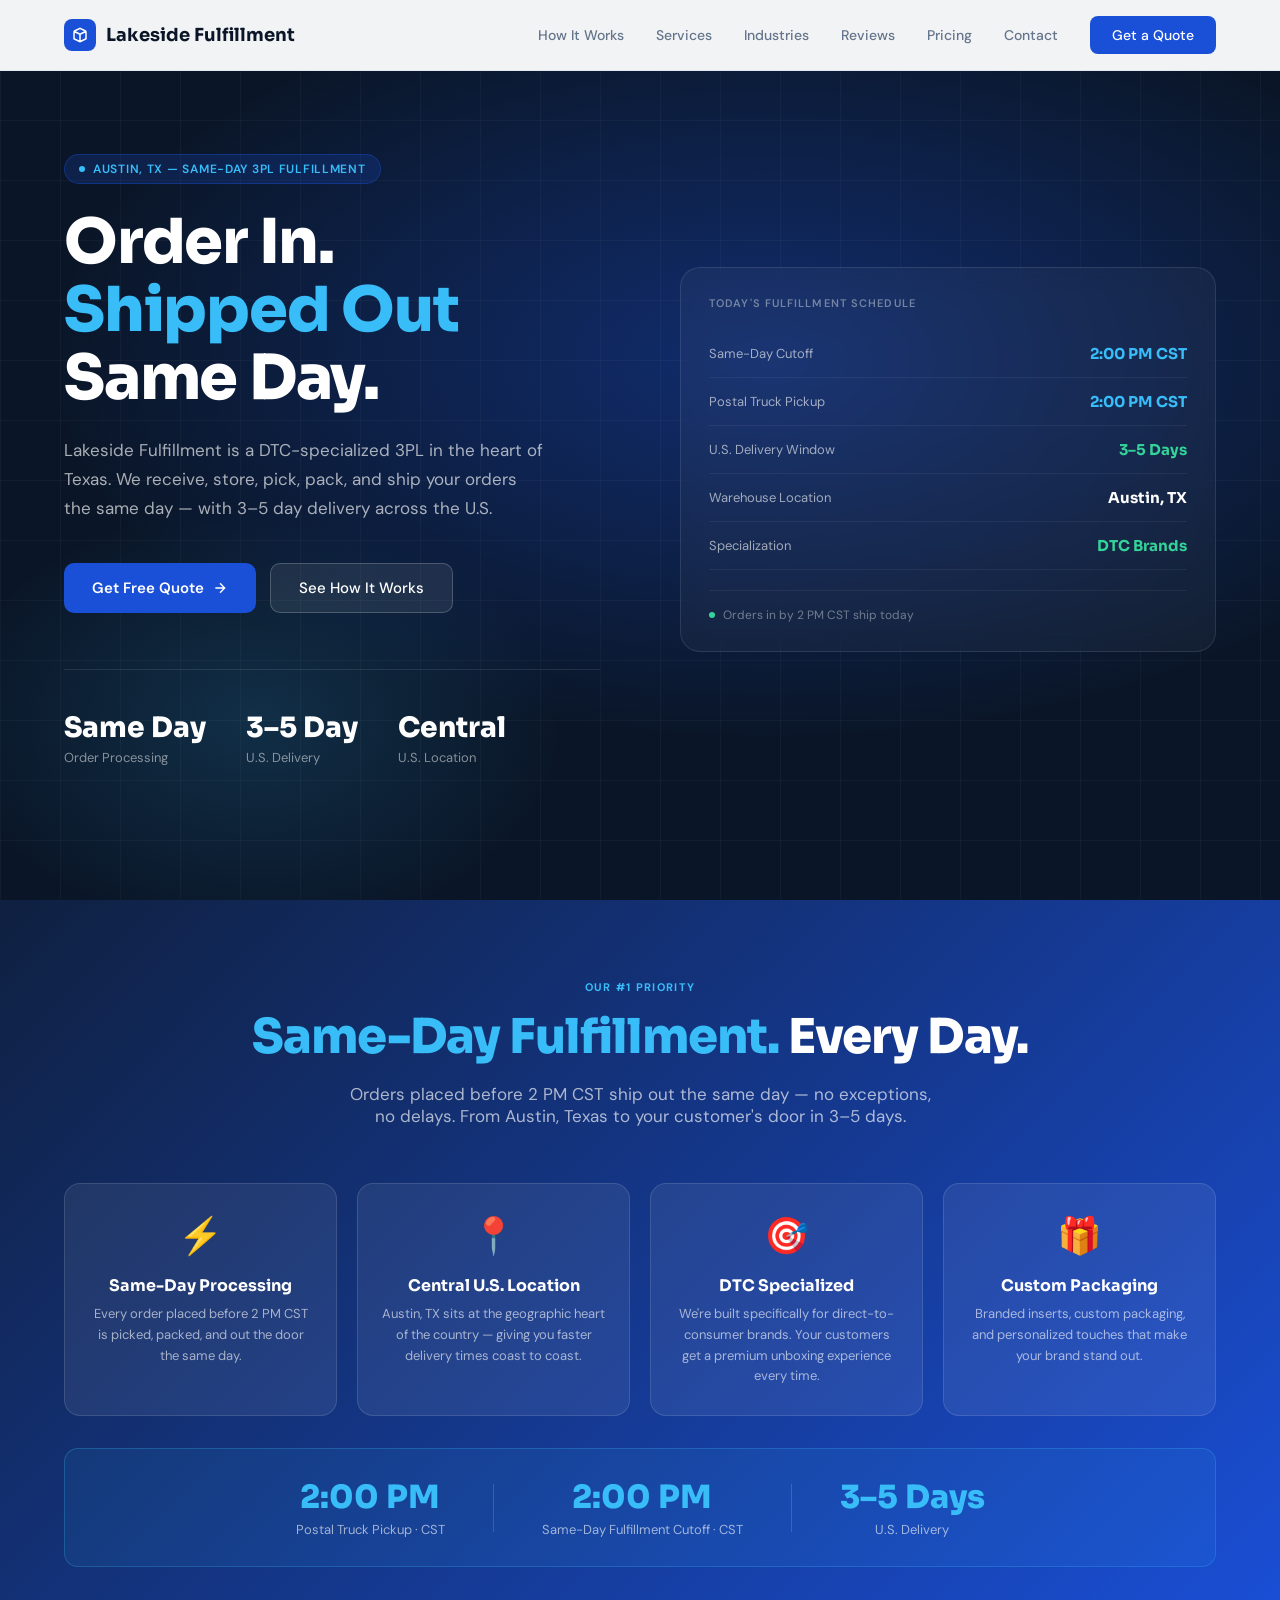
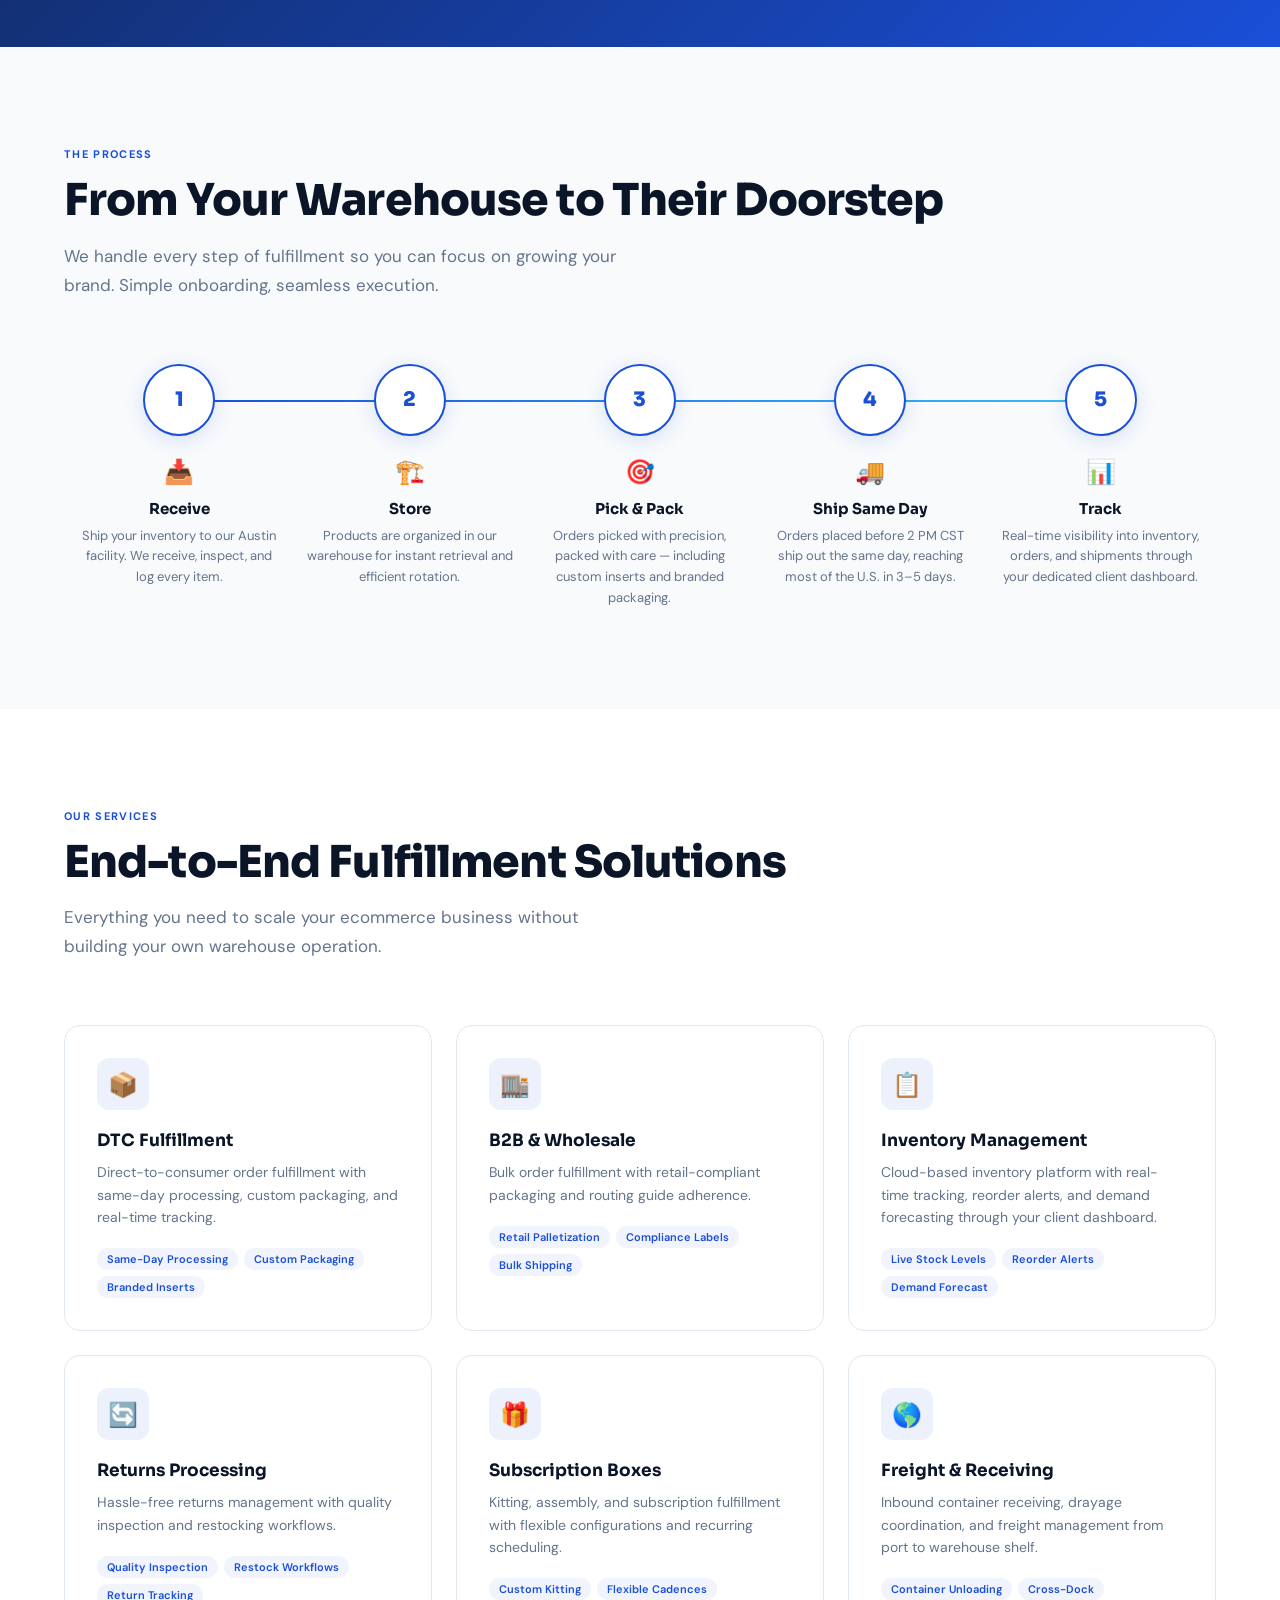
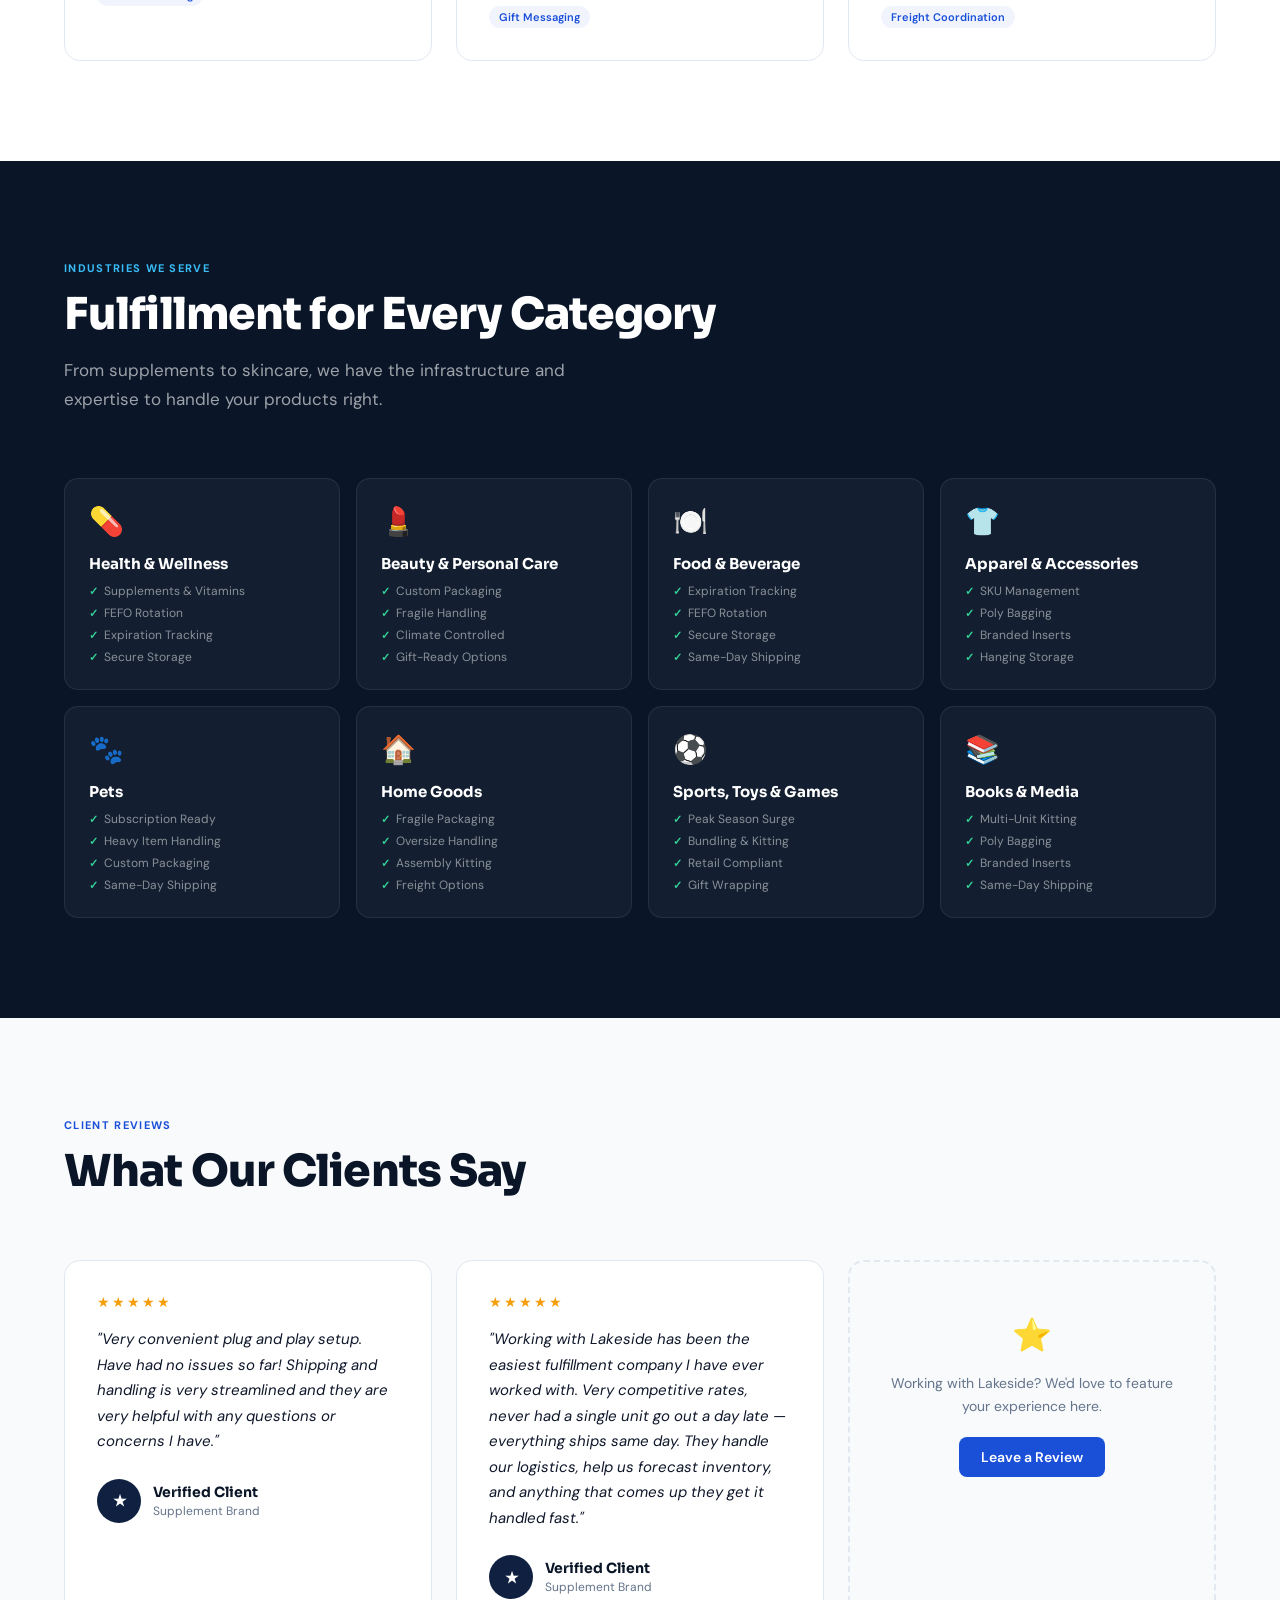
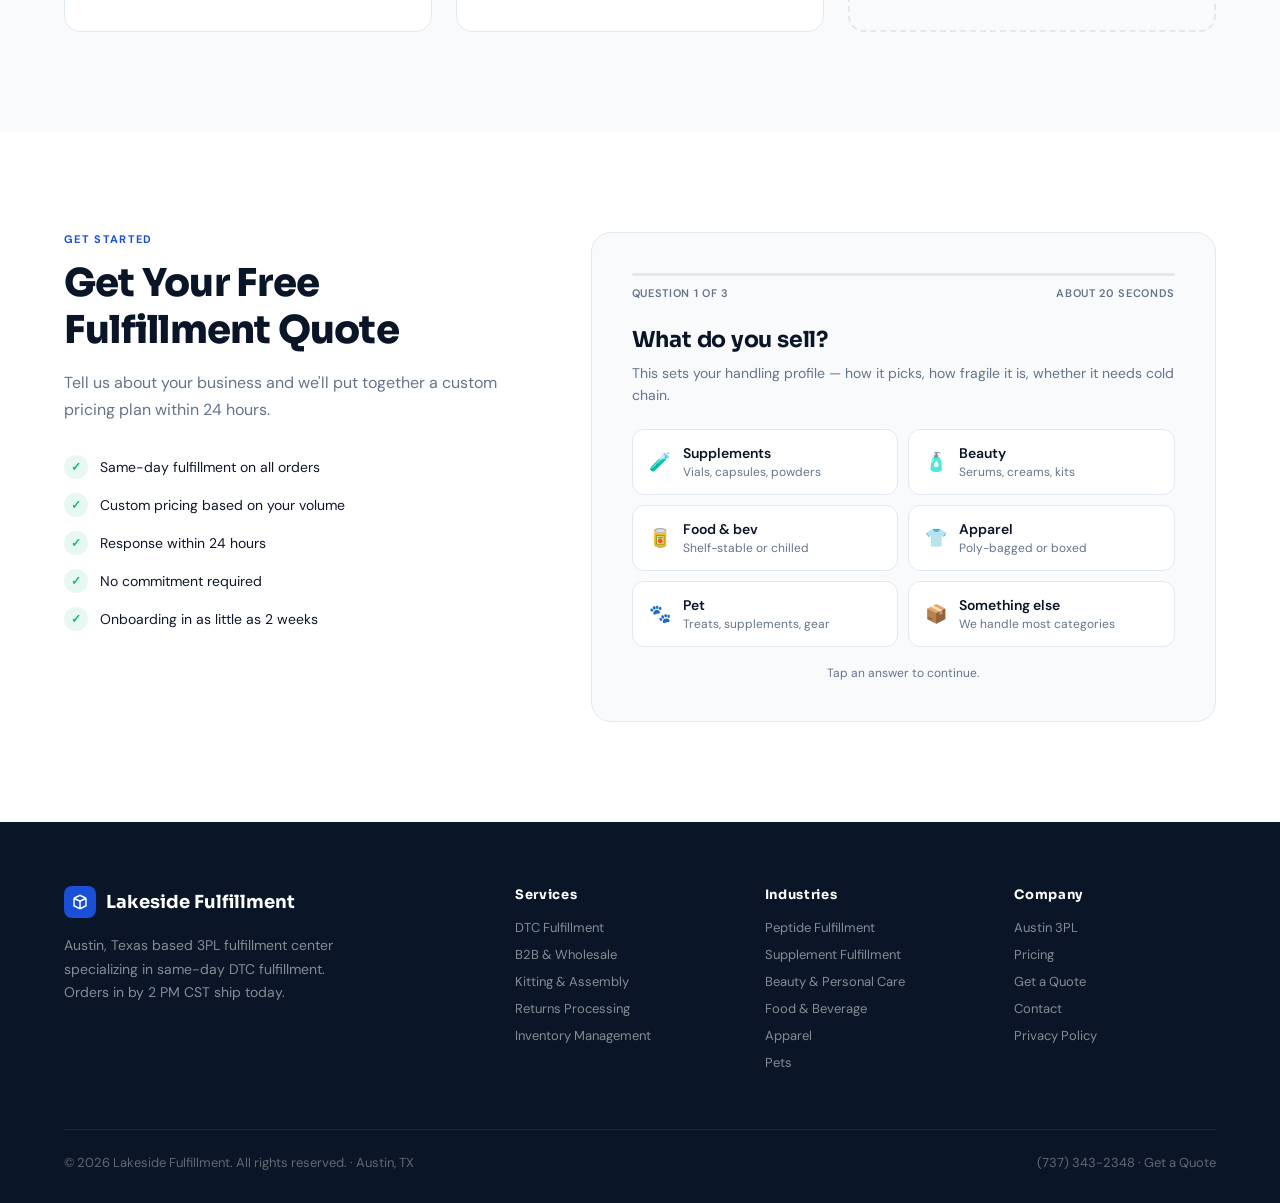
==== commit fc76d593: "Set the same-day cutoff to 2 PM everywhere Co-Authored-By: Claude <noreply@anthropic.com> Claude-Ses" ====
--- a/index.html
+++ b/index.html
@@ -11,7 +11,15 @@
 <meta property="og:title" content="Lakeside Fulfillment — Same-Day 3PL · Austin, TX">
 <meta property="og:description" content="Lakeside Fulfillment is a same-day 3PL in Austin, TX for DTC brands: supplements, research peptides, apparel and more. Orders in by 2 PM CST ship today, with 3-5 day U.S. delivery.">
 <meta property="og:url" content="https://lakesidefulfillment.com/">
-<script type="application/ld+json">{"@context": "https://schema.org", "@type": "Organization", "name": "Lakeside Fulfillment", "url": "https://lakesidefulfillment.com/", "telephone": "+1-737-343-2348", "description": "Lakeside Fulfillment is a same-day 3PL in Austin, TX for DTC brands: supplements, research peptides, apparel and more. Orders in by 2 PM CST ship today, with 3-5 day U.S. delivery.", "address": {"@type": "PostalAddress", "addressLocality": "Austin", "addressRegion": "TX", "addressCountry": "US"}, "areaServed": {"@type": "Country", "name": "United States"}, "knowsAbout": ["Third-party logistics", "E-commerce order fulfillment", "Peptide fulfillment", "Supplement fulfillment", "Kitting and assembly", "Amazon FBA prep"]}</script>
+<script type="application/ld+json">{"@context": "https://schema.org", "@type": "LocalBusiness", "name": "Lakeside Fulfillment", "url": "https://lakesidefulfillment.com/", "telephone": "+1-737-343-2348", "description": "Lakeside Fulfillment is a same-day 3PL in Austin, TX for DTC brands: supplements, research peptides, apparel and more. Orders in by 2 PM CST ship today, with 3-5 day U.S. delivery.", "address": {"@type": "PostalAddress", "streetAddress": "3100 Scott Dr, STE 201", "addressLocality": "Austin", "addressRegion": "TX", "postalCode": "78734", "addressCountry": "US"}, "areaServed": {"@type": "Country", "name": "United States"}, "knowsAbout": ["Third-party logistics", "E-commerce order fulfillment", "Peptide fulfillment", "Supplement fulfillment", "Kitting and assembly", "Amazon FBA prep"]}</script>
+<!-- Google tag (gtag.js) -->
+<script async src="https://www.googletagmanager.com/gtag/js?id=G-BYE6PHLJ33"></script>
+<script>
+  window.dataLayer = window.dataLayer || [];
+  function gtag(){dataLayer.push(arguments);}
+  gtag('js', new Date());
+  gtag('config', 'G-BYE6PHLJ33');
+</script>
 <link href="https://fonts.googleapis.com/css2?family=Sora:wght@300;400;500;600;700;800&family=DM+Sans:wght@300;400;500&display=swap" rel="stylesheet">
 <style>
 :root {
@@ -253,12 +261,12 @@
     <div>
       <div class="hero-card">
         <div class="hero-card-title">Today's Fulfillment Schedule</div>
-        <div class="hero-metric"><span class="hero-metric-label">Same-Day Cutoff</span><span class="hero-metric-val sky">4:00 PM CST</span></div>
+        <div class="hero-metric"><span class="hero-metric-label">Same-Day Cutoff</span><span class="hero-metric-val sky">2:00 PM CST</span></div>
         <div class="hero-metric"><span class="hero-metric-label">Postal Truck Pickup</span><span class="hero-metric-val sky">2:00 PM CST</span></div>
         <div class="hero-metric"><span class="hero-metric-label">U.S. Delivery Window</span><span class="hero-metric-val green">3–5 Days</span></div>
         <div class="hero-metric"><span class="hero-metric-label">Warehouse Location</span><span class="hero-metric-val">Austin, TX</span></div>
         <div class="hero-metric"><span class="hero-metric-label">Specialization</span><span class="hero-metric-val green">DTC Brands</span></div>
-        <div class="hero-card-footer"><span class="live-dot"></span>Postal pickup at 2 PM CST · Orders processed until 4 PM</div>
+        <div class="hero-card-footer"><span class="live-dot"></span>Orders in by 2 PM CST ship today</div>
       </div>
     </div>
   </div>
@@ -295,7 +303,7 @@
     <div class="sameday-cutoff reveal">
       <div class="cutoff-item"><div class="cutoff-time">2:00 PM</div><div class="cutoff-label">Postal Truck Pickup · CST</div></div>
       <div class="cutoff-divider"></div>
-      <div class="cutoff-item"><div class="cutoff-time">4:00 PM</div><div class="cutoff-label">Same-Day Fulfillment Cutoff · CST</div></div>
+      <div class="cutoff-item"><div class="cutoff-time">2:00 PM</div><div class="cutoff-label">Same-Day Fulfillment Cutoff · CST</div></div>
       <div class="cutoff-divider"></div>
       <div class="cutoff-item"><div class="cutoff-time">3–5 Days</div><div class="cutoff-label">U.S. Delivery</div></div>
     </div>
@@ -595,6 +603,7 @@
   try {
     const data = new FormData(form);
     await fetch('/', { method: 'POST', headers: { 'Content-Type': 'application/x-www-form-urlencoded' }, body: new URLSearchParams(data).toString() });
+    if (window.gtag) gtag('event', 'generate_lead', { form_name: 'quote-request', product_category: data.get('what-you-sell'), monthly_orders: data.get('monthly-orders') });
     form.style.display = 'none';
     document.getElementById('form-success').style.display = 'block';
     document.getElementById('form-success').scrollIntoView({ behavior: 'smooth', block: 'center' });
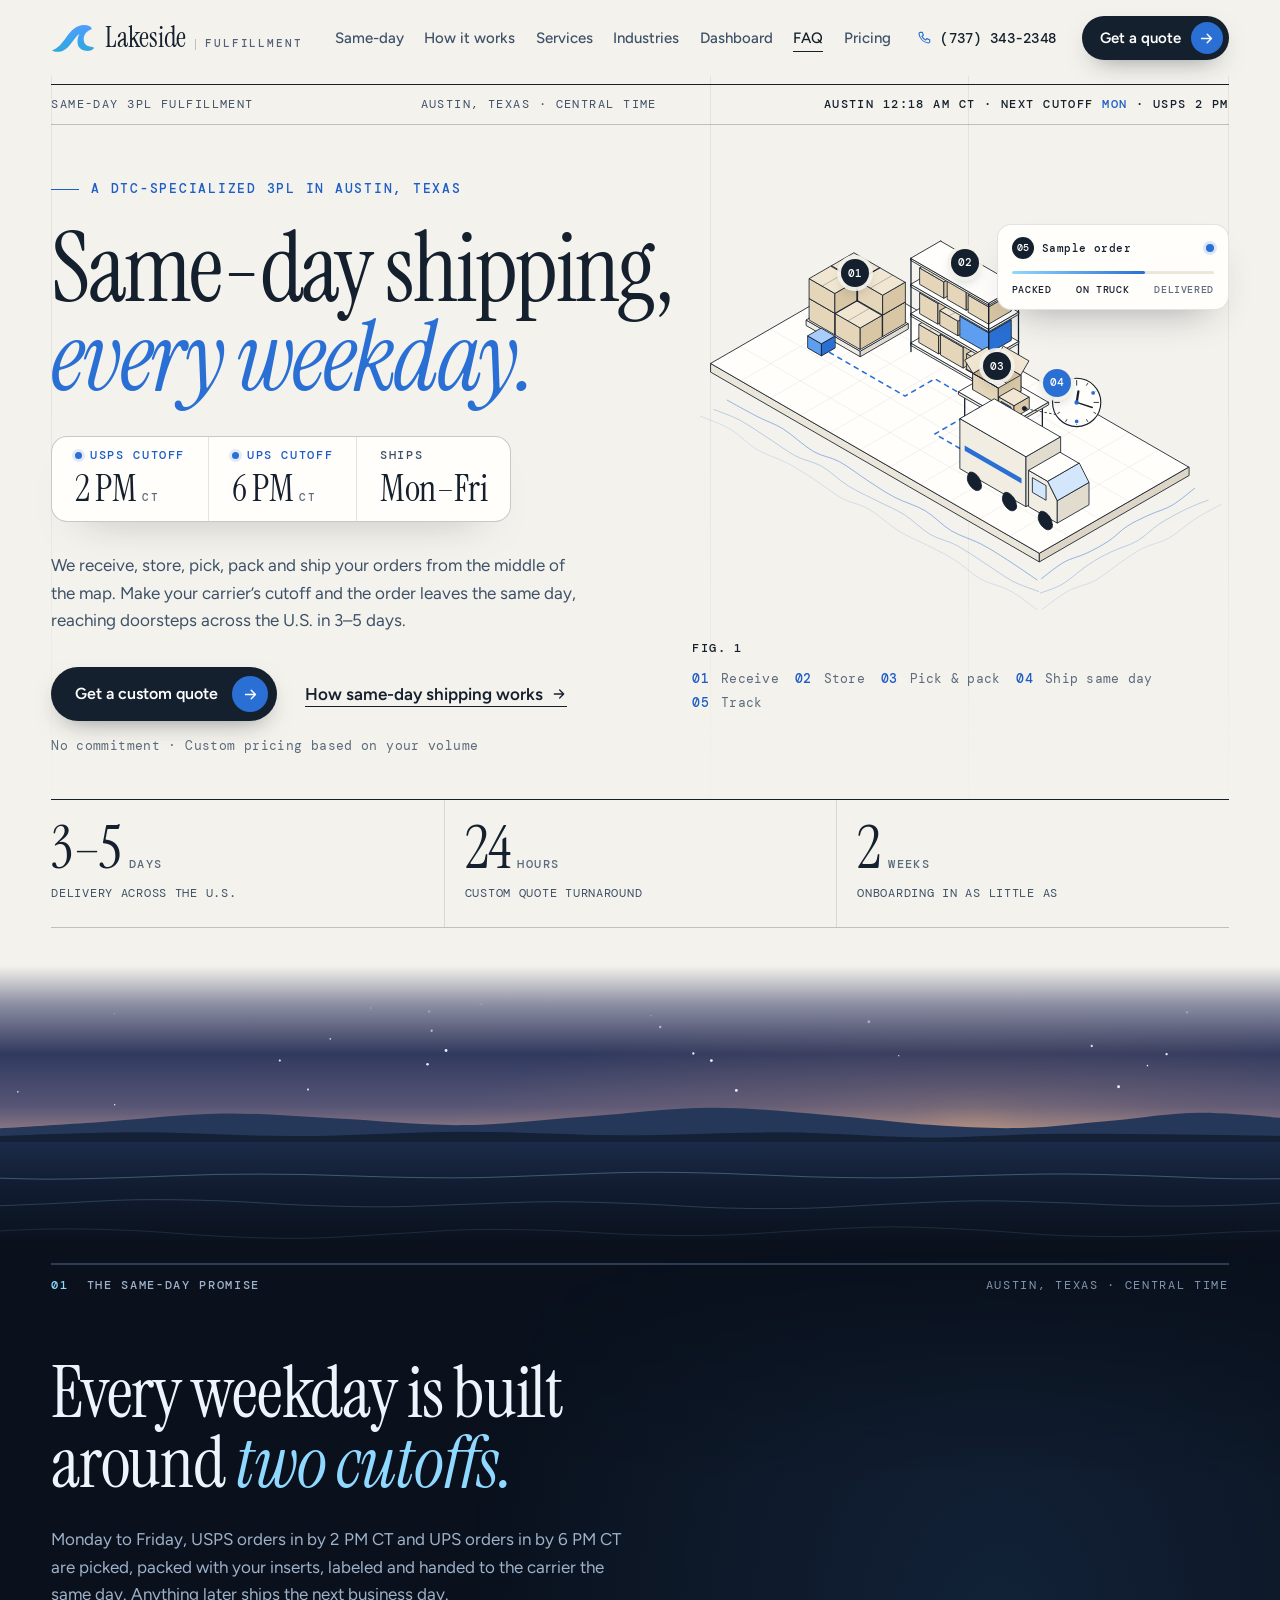
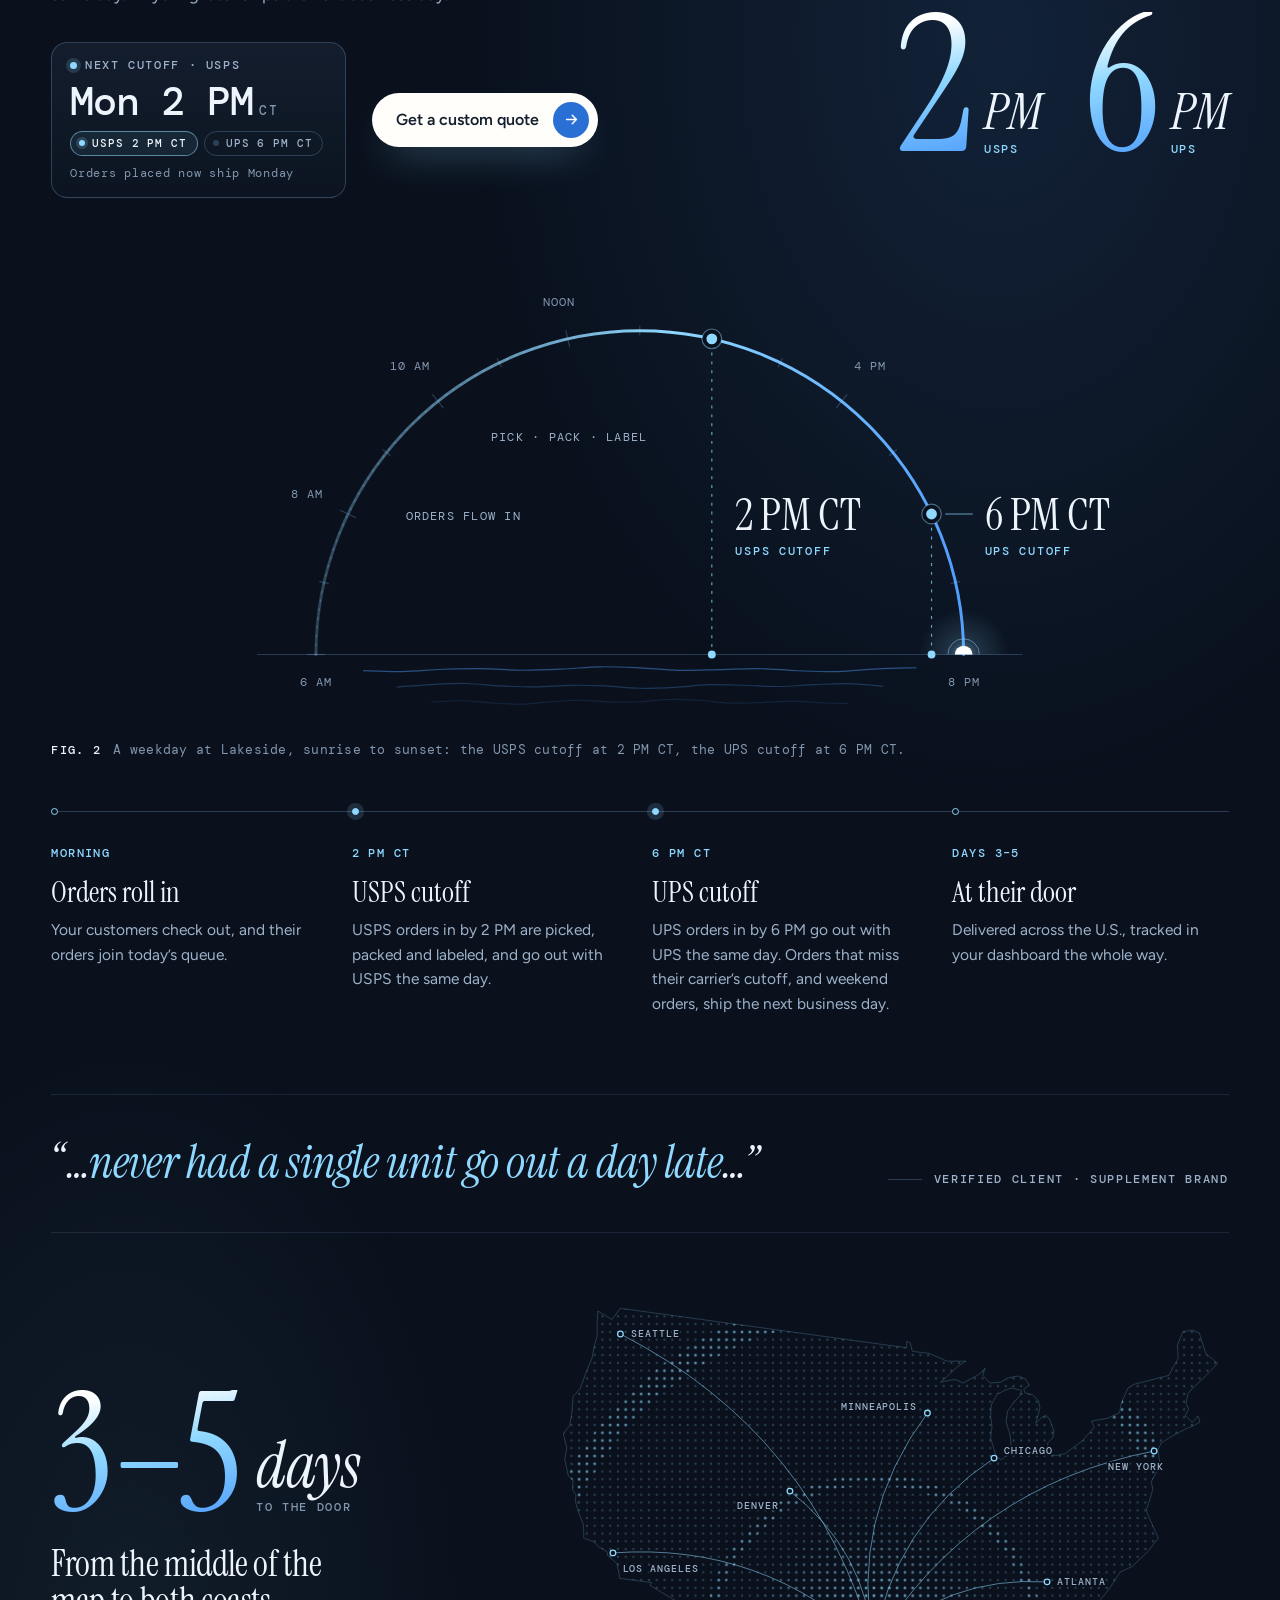
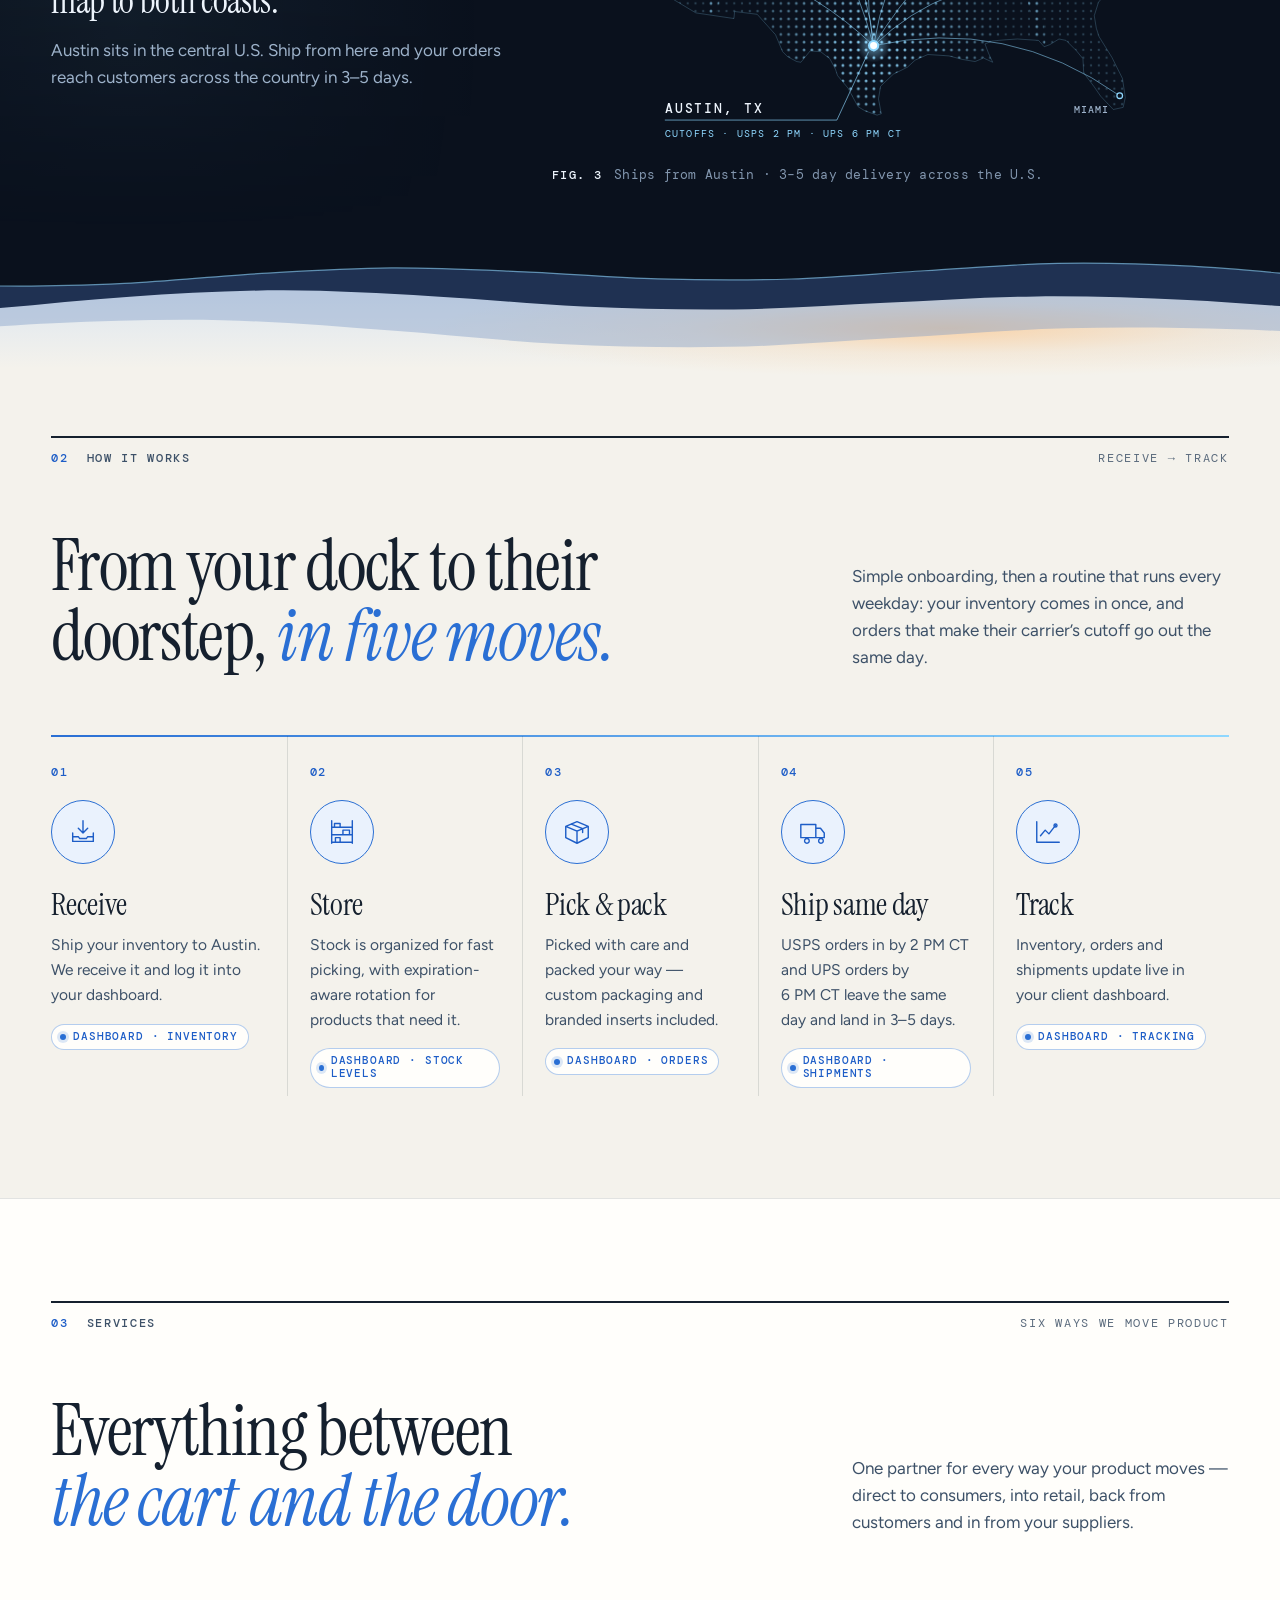
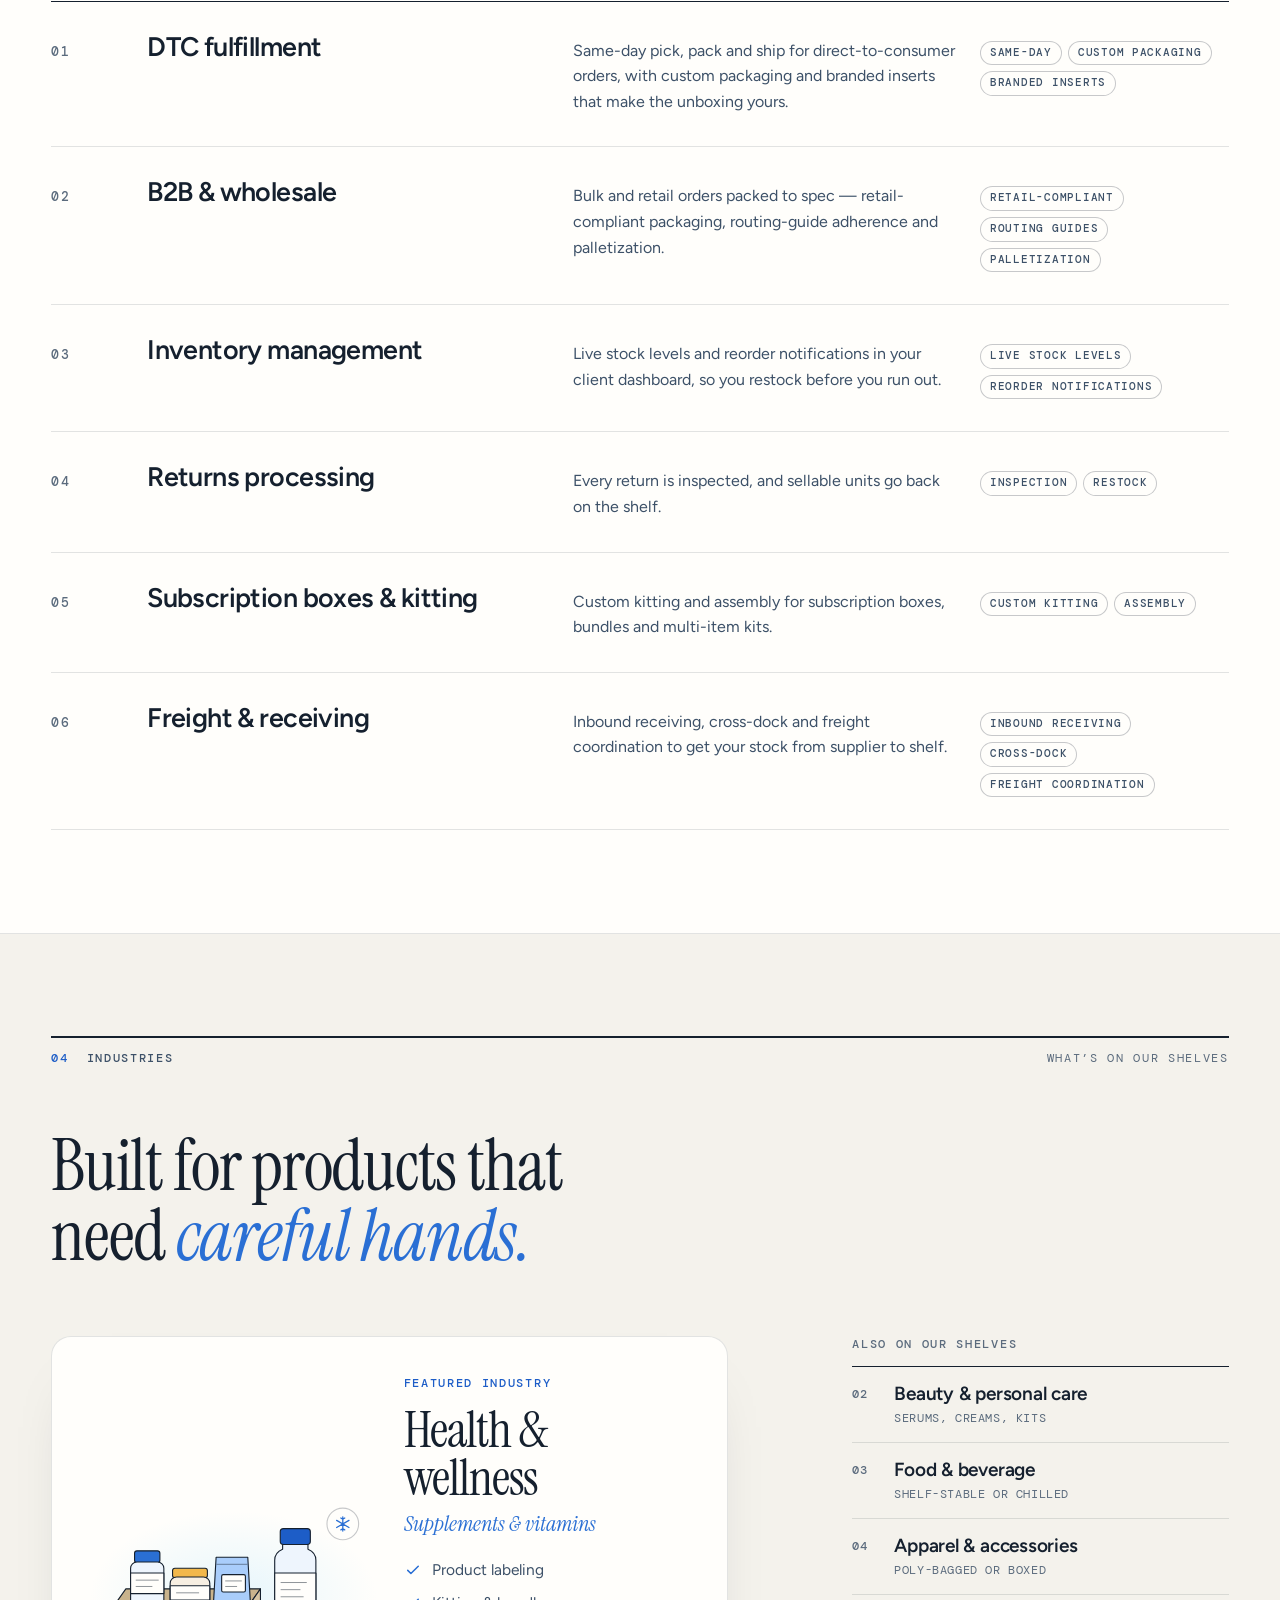
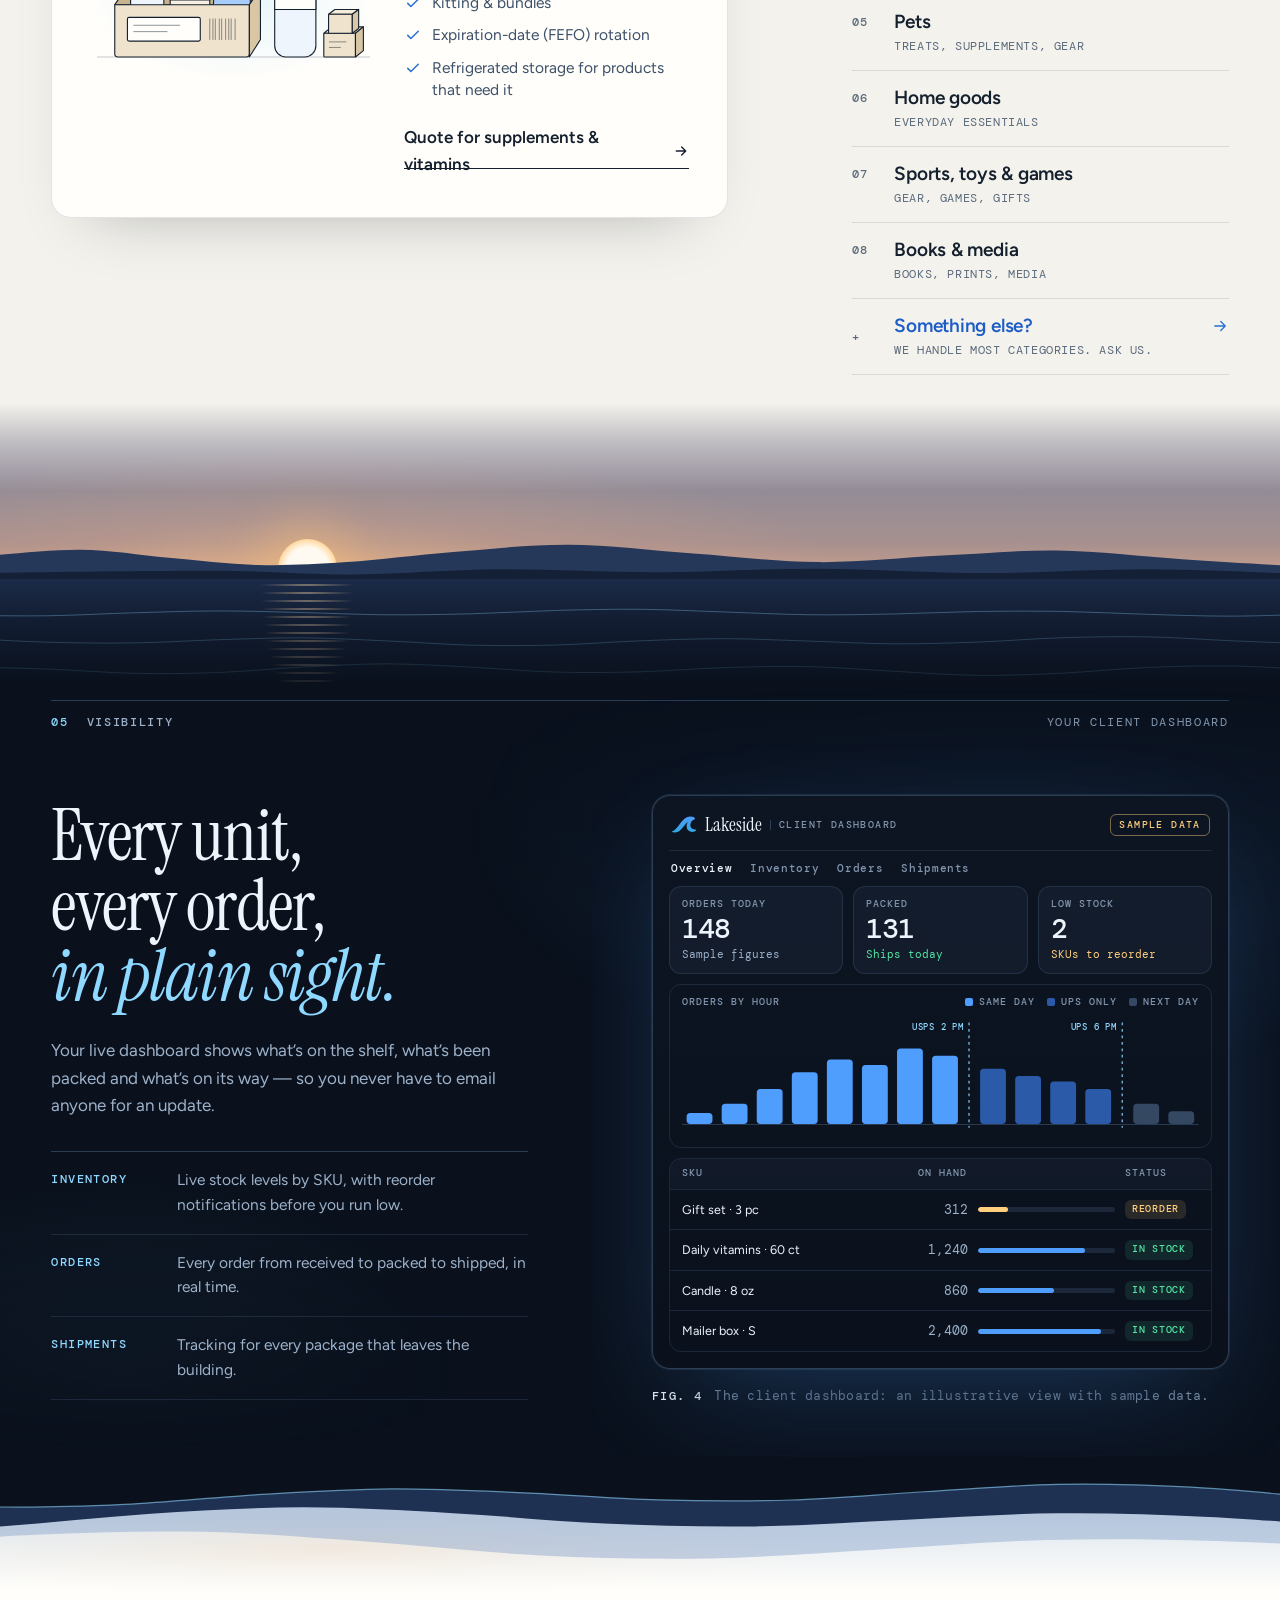
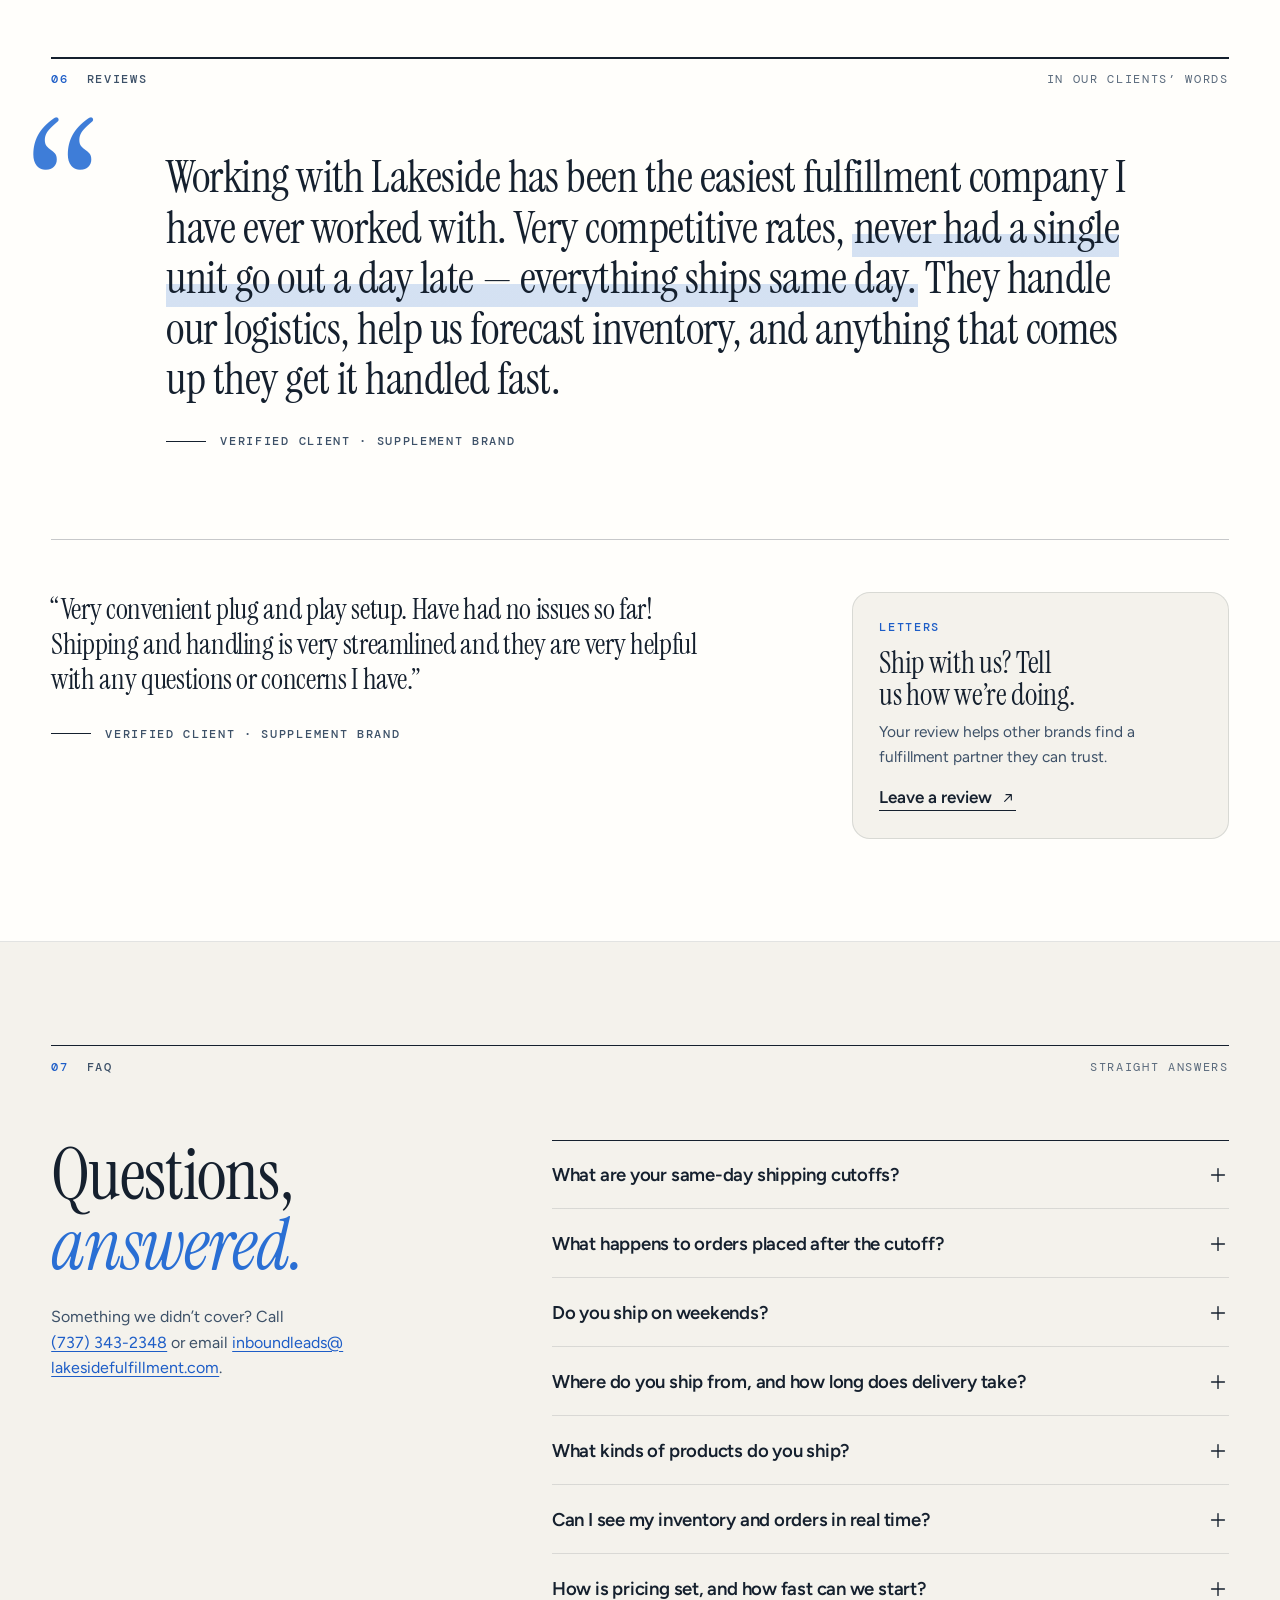
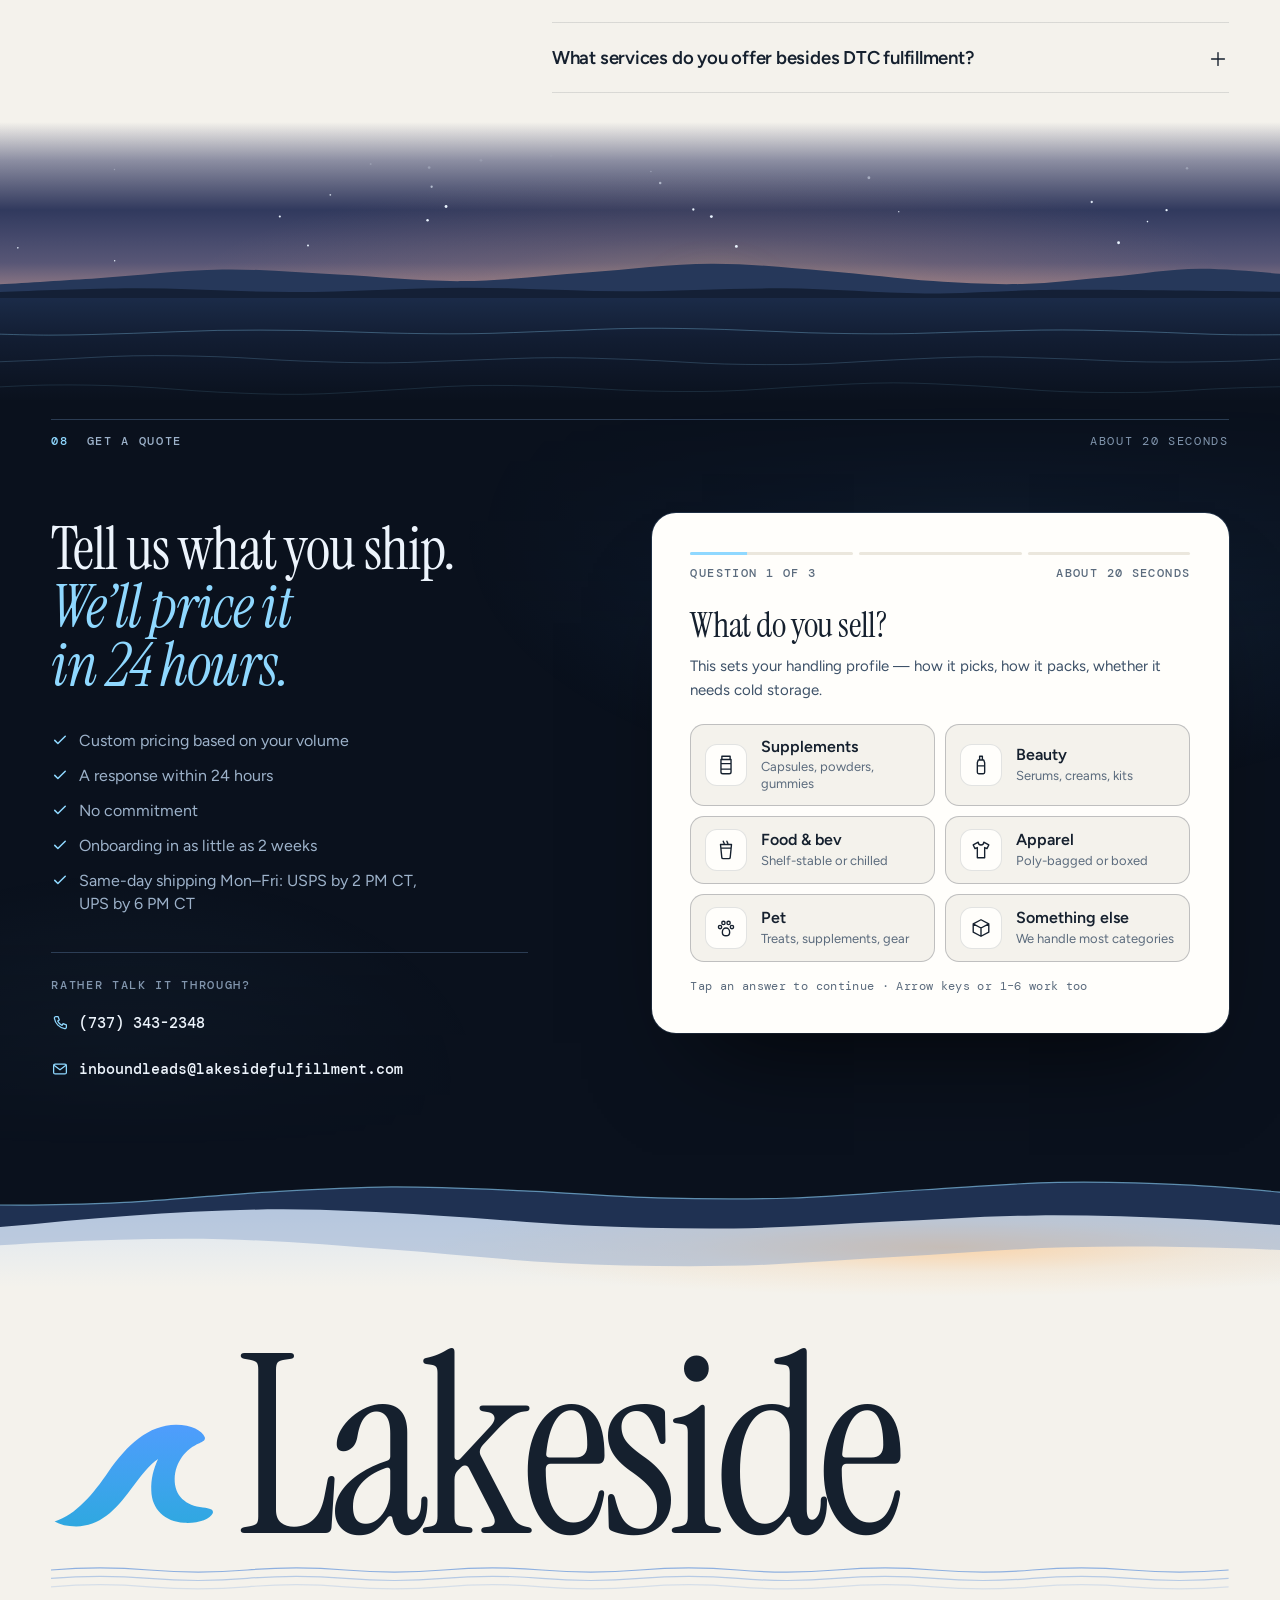
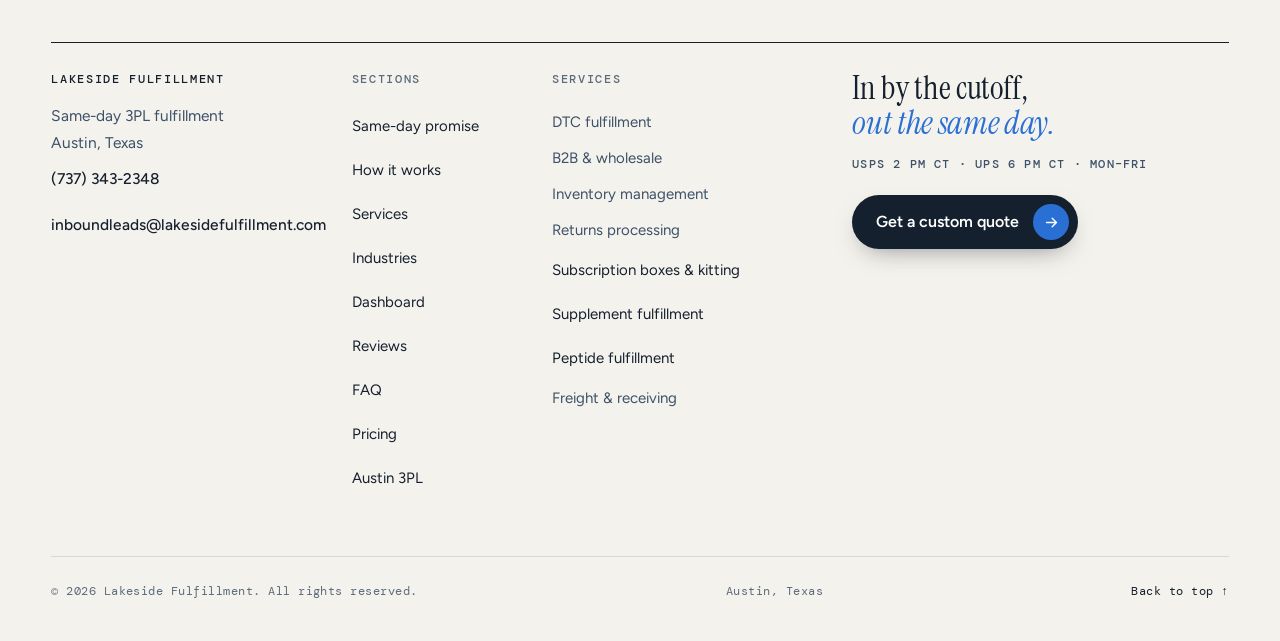
==== commit 9b17e9e1: "Site redesign: new homepage, /quote/ and /thank-you/, landing pages in the same design - Homepage: t" ====
--- a/index.html
+++ b/index.html
@@ -1,18 +1,36 @@
 <!DOCTYPE html>
+<!--
+  CARRIER CUTOFF HOOKS (confirmed by KD 11-13: USPS 2 PM CT, UPS 6 PM CT, Monday to Friday, no weekend shipping):
+  data-cutoff="usps"      every element that states the USPS same-day cutoff (2 PM CT).
+  data-cutoff="ups"       every element that states the UPS same-day cutoff (6 PM CT).
+  data-cutoff="usps ups"  elements that state both (meta tags, the masthead, the map label).
+  The script constants CUTOFFS = [{carrier:'USPS', h:14}, {carrier:'UPS', h:18}] and SHIP_DAYS = [1..5] drive
+  every countdown, the day-arc markers, ticks, drop lines and labels, the hero clock and the dashboard chart.
+  Change the copy under the hooks and the constants together. No pickup clock times are stated anywhere:
+  which cutoff applies depends on the carrier an order ships with.
+-->
 <html lang="en">
 <head>
-<meta charset="UTF-8">
-<meta name="viewport" content="width=device-width, initial-scale=1.0">
-<title>Lakeside Fulfillment — Same-Day 3PL · Austin, TX</title>
-<meta name="description" content="Lakeside Fulfillment is a same-day 3PL in Austin, TX for DTC brands: supplements, research peptides, apparel and more. Orders in by 2 PM CST ship today, with 3-5 day U.S. delivery.">
+<meta charset="utf-8">
+<meta name="viewport" content="width=device-width, initial-scale=1, viewport-fit=cover">
+<title>Lakeside Fulfillment — Same-day 3PL in Austin, Texas</title>
+<meta name="description" data-cutoff="usps ups" content="DTC-specialized 3PL in Austin, Texas. Same-day shipping Mon–Fri: USPS cutoff 2 PM CT, UPS cutoff 6 PM CT. 3–5 day U.S. delivery. Custom quote in 24 hours.">
 <link rel="canonical" href="https://lakesidefulfillment.com/">
+<meta name="theme-color" content="#f4f2ec">
+<link rel="icon" type="image/png" sizes="64x64" href="assets/lakeside-wave-64.png">
+<link rel="icon" type="image/png" sizes="192x192" href="assets/lakeside-wave-192.png">
+<link rel="apple-touch-icon" href="assets/lakeside-wave-192.png">
 <meta property="og:type" content="website">
 <meta property="og:site_name" content="Lakeside Fulfillment">
-<meta property="og:title" content="Lakeside Fulfillment — Same-Day 3PL · Austin, TX">
-<meta property="og:description" content="Lakeside Fulfillment is a same-day 3PL in Austin, TX for DTC brands: supplements, research peptides, apparel and more. Orders in by 2 PM CST ship today, with 3-5 day U.S. delivery.">
+<meta property="og:title" content="Lakeside Fulfillment — Same-day 3PL in Austin, Texas">
+<meta property="og:description" data-cutoff="usps ups" content="Same-day shipping from Austin, Monday to Friday. USPS cutoff 2 PM CT, UPS cutoff 6 PM CT, and 3–5 day delivery across the U.S.">
 <meta property="og:url" content="https://lakesidefulfillment.com/">
-<script type="application/ld+json">{"@context": "https://schema.org", "@type": "LocalBusiness", "name": "Lakeside Fulfillment", "url": "https://lakesidefulfillment.com/", "telephone": "+1-737-343-2348", "description": "Lakeside Fulfillment is a same-day 3PL in Austin, TX for DTC brands: supplements, research peptides, apparel and more. Orders in by 2 PM CST ship today, with 3-5 day U.S. delivery.", "address": {"@type": "PostalAddress", "streetAddress": "3100 Scott Dr, STE 201", "addressLocality": "Austin", "addressRegion": "TX", "postalCode": "78734", "addressCountry": "US"}, "areaServed": {"@type": "Country", "name": "United States"}, "knowsAbout": ["Third-party logistics", "E-commerce order fulfillment", "Peptide fulfillment", "Supplement fulfillment", "Kitting and assembly", "Amazon FBA prep"]}</script>
-<!-- Google tag (gtag.js) -->
+<meta property="og:image" content="https://lakesidefulfillment.com/assets/lakeside-wave-512.png">
+<meta name="twitter:card" content="summary">
+<meta name="twitter:title" content="Lakeside Fulfillment — Same-day 3PL in Austin, Texas">
+<meta name="twitter:description" data-cutoff="usps ups" content="Same-day shipping from Austin, Monday to Friday. USPS cutoff 2 PM CT, UPS cutoff 6 PM CT, and 3–5 day delivery across the U.S.">
+<script type="application/ld+json">{"@context": "https://schema.org", "@type": "LocalBusiness", "name": "Lakeside Fulfillment", "url": "https://lakesidefulfillment.com/", "telephone": "+1-737-343-2348", "email": "inboundleads@lakesidefulfillment.com", "description": "DTC-specialized 3PL in Austin, Texas. Same-day shipping Mon–Fri: USPS cutoff 2 PM CT, UPS cutoff 6 PM CT. 3–5 day U.S. delivery. Custom quote in 24 hours.", "address": {"@type": "PostalAddress", "streetAddress": "3100 Scott Dr, STE 201", "addressLocality": "Austin", "addressRegion": "TX", "postalCode": "78734", "addressCountry": "US"}, "areaServed": {"@type": "Country", "name": "United States"}, "knowsAbout": ["Third-party logistics", "E-commerce order fulfillment", "Supplement fulfillment", "Kitting and assembly", "Amazon FBA prep"]}</script>
+<!-- Google tag (gtag.js): GA4 G-BYE6PHLJ33 (Nick, 11-12), on every page -->
 <script async src="https://www.googletagmanager.com/gtag/js?id=G-BYE6PHLJ33"></script>
 <script>
   window.dataLayer = window.dataLayer || [];
@@ -20,619 +38,884 @@
   gtag('js', new Date());
   gtag('config', 'G-BYE6PHLJ33');
 </script>
-<link href="https://fonts.googleapis.com/css2?family=Sora:wght@300;400;500;600;700;800&family=DM+Sans:wght@300;400;500&display=swap" rel="stylesheet">
-<style>
-:root {
-  --navy: #0a1628;
-  --navy2: #0f2040;
-  --blue: #1a4fd8;
-  --blue2: #2563eb;
-  --sky: #38bdf8;
-  --text: #0f172a;
-  --muted: #64748b;
-  --light: #f8fafc;
-  --border: #e2e8f0;
-  --white: #ffffff;
-  --green: #10b981;
-}
-*{box-sizing:border-box;margin:0;padding:0;}
-html{scroll-behavior:smooth;}
-body{font-family:'DM Sans',sans-serif;color:var(--text);background:var(--white);overflow-x:hidden;}
-nav{position:fixed;top:0;left:0;right:0;z-index:100;background:rgba(255,255,255,.95);backdrop-filter:blur(12px);border-bottom:1px solid var(--border);padding:0 5%;}
-.nav-inner{max-width:1200px;margin:0 auto;display:flex;align-items:center;justify-content:space-between;height:70px;}
-.nav-logo{font-family:'Sora',sans-serif;font-size:18px;font-weight:700;color:var(--navy);text-decoration:none;display:flex;align-items:center;gap:10px;}
-.nav-logo-mark{width:32px;height:32px;background:var(--blue);border-radius:8px;display:flex;align-items:center;justify-content:center;}
-.nav-logo-mark svg{width:18px;height:18px;color:white;}
-.nav-links{display:flex;align-items:center;gap:32px;}
-.nav-links a{font-size:14px;font-weight:500;color:var(--muted);text-decoration:none;transition:color .2s;}
-.nav-links a:hover{color:var(--navy);}
-.nav-cta{background:var(--blue);color:white!important;padding:10px 22px;border-radius:8px;font-size:14px;font-weight:600;text-decoration:none;transition:all .2s;}
-.nav-cta:hover{background:var(--blue2)!important;transform:translateY(-1px);}
-.hero{min-height:100vh;background:var(--navy);display:flex;align-items:center;padding:100px 5% 80px;position:relative;overflow:hidden;}
-.hero::before{content:'';position:absolute;top:0;left:0;right:0;bottom:0;background:radial-gradient(ellipse 80% 60% at 60% 40%,rgba(26,79,216,.4) 0%,transparent 70%),radial-gradient(ellipse 40% 40% at 20% 80%,rgba(56,189,248,.15) 0%,transparent 60%);pointer-events:none;}
-.hero-grid{position:absolute;top:0;left:0;right:0;bottom:0;background-image:linear-gradient(rgba(255,255,255,.03) 1px,transparent 1px),linear-gradient(90deg,rgba(255,255,255,.03) 1px,transparent 1px);background-size:60px 60px;pointer-events:none;}
-.hero-inner{max-width:1200px;margin:0 auto;width:100%;display:grid;grid-template-columns:1fr 1fr;gap:80px;align-items:center;position:relative;z-index:1;}
-.hero-badge{display:inline-flex;align-items:center;gap:8px;background:rgba(26,79,216,.2);border:1px solid rgba(26,79,216,.4);padding:6px 14px;border-radius:20px;font-size:12px;font-weight:600;color:var(--sky);letter-spacing:.06em;text-transform:uppercase;margin-bottom:24px;}
-.hero-badge-dot{width:6px;height:6px;border-radius:50%;background:var(--sky);animation:pulse 2s infinite;}
-@keyframes pulse{0%,100%{opacity:1;}50%{opacity:.4;}}
-.hero h1{font-family:'Sora',sans-serif;font-size:clamp(38px,5vw,62px);font-weight:800;color:white;line-height:1.1;margin-bottom:24px;letter-spacing:-.02em;}
-.hero h1 em{color:var(--sky);font-style:normal;}
-.hero-sub{font-size:17px;color:rgba(255,255,255,.65);line-height:1.7;margin-bottom:40px;max-width:480px;}
-.hero-actions{display:flex;gap:14px;flex-wrap:wrap;}
-.btn-primary{background:var(--blue);color:white;padding:14px 28px;border-radius:10px;font-size:15px;font-weight:600;text-decoration:none;transition:all .2s;display:inline-flex;align-items:center;gap:8px;}
-.btn-primary:hover{background:var(--blue2);transform:translateY(-2px);box-shadow:0 8px 24px rgba(26,79,216,.4);}
-.btn-ghost{background:rgba(255,255,255,.08);color:white;border:1px solid rgba(255,255,255,.2);padding:14px 28px;border-radius:10px;font-size:15px;font-weight:500;text-decoration:none;transition:all .2s;}
-.btn-ghost:hover{background:rgba(255,255,255,.12);}
-.hero-stats{display:flex;gap:40px;margin-top:56px;padding-top:40px;border-top:1px solid rgba(255,255,255,.1);}
-.hero-stat-num{font-family:'Sora',sans-serif;font-size:28px;font-weight:800;color:white;}
-.hero-stat-label{font-size:13px;color:rgba(255,255,255,.5);margin-top:4px;}
-.hero-card{background:rgba(255,255,255,.04);border:1px solid rgba(255,255,255,.1);border-radius:20px;padding:28px;backdrop-filter:blur(10px);}
-.hero-card-title{font-size:11px;font-weight:600;letter-spacing:.1em;text-transform:uppercase;color:rgba(255,255,255,.4);margin-bottom:20px;}
-.hero-metric{display:flex;align-items:center;justify-content:space-between;padding:14px 0;border-bottom:1px solid rgba(255,255,255,.06);}
-.hero-metric:last-child{border-bottom:none;}
-.hero-metric-label{font-size:13px;color:rgba(255,255,255,.6);}
-.hero-metric-val{font-family:'Sora',sans-serif;font-size:15px;font-weight:700;color:white;}
-.hero-metric-val.green{color:#34d399;}
-.hero-metric-val.sky{color:var(--sky);}
-.hero-metric-val.yellow{color:var(--sky);}
-.hero-card-footer{margin-top:20px;padding-top:16px;border-top:1px solid rgba(255,255,255,.06);display:flex;align-items:center;gap:8px;font-size:12px;color:rgba(255,255,255,.4);}
-.live-dot{width:6px;height:6px;border-radius:50%;background:#34d399;animation:pulse 2s infinite;flex-shrink:0;}
-.sameday-banner{background:linear-gradient(135deg,#0f2040 0%,#1a4fd8 100%);padding:80px 5%;}
-.sameday-inner{max-width:1200px;margin:0 auto;}
-.sameday-headline{font-family:'Sora',sans-serif;font-size:clamp(28px,4vw,48px);font-weight:800;color:white;text-align:center;margin-bottom:16px;letter-spacing:-.02em;}
-.sameday-headline em{color:var(--sky);font-style:normal;}
-.sameday-sub{font-size:17px;color:rgba(255,255,255,.65);text-align:center;max-width:600px;margin:0 auto 56px;}
-.sameday-grid{display:grid;grid-template-columns:repeat(4,1fr);gap:20px;}
-.sameday-card{background:rgba(255,255,255,.07);border:1px solid rgba(255,255,255,.12);border-radius:16px;padding:28px 24px;text-align:center;transition:all .2s;}
-.sameday-card:hover{background:rgba(255,255,255,.1);transform:translateY(-3px);}
-.sameday-icon{font-size:36px;margin-bottom:16px;}
-.sameday-card h3{font-family:'Sora',sans-serif;font-size:16px;font-weight:700;color:white;margin-bottom:8px;}
-.sameday-card p{font-size:13px;color:rgba(255,255,255,.6);line-height:1.6;}
-.sameday-cutoff{background:rgba(56,189,248,.08);border:1px solid rgba(56,189,248,.25);border-radius:14px;padding:28px 32px;margin-top:32px;display:flex;align-items:center;justify-content:center;gap:48px;flex-wrap:wrap;}
-.cutoff-item{text-align:center;}
-.cutoff-time{font-family:'Sora',sans-serif;font-size:32px;font-weight:800;color:var(--sky);}
-.cutoff-label{font-size:13px;color:rgba(255,255,255,.6);margin-top:4px;}
-.cutoff-divider{width:1px;height:48px;background:rgba(255,255,255,.15);}
-section{padding:100px 5%;}
-.section-inner{max-width:1200px;margin:0 auto;}
-.section-label{font-size:11px;font-weight:700;letter-spacing:.12em;text-transform:uppercase;color:var(--blue);margin-bottom:14px;}
-.section-title{font-family:'Sora',sans-serif;font-size:clamp(28px,4vw,44px);font-weight:800;color:var(--navy);line-height:1.15;letter-spacing:-.02em;margin-bottom:16px;}
-.section-sub{font-size:17px;color:var(--muted);line-height:1.7;max-width:560px;}
-.section-header{margin-bottom:64px;}
-#how{background:var(--light);}
-.steps{display:grid;grid-template-columns:repeat(5,1fr);gap:0;position:relative;}
-.steps::before{content:'';position:absolute;top:36px;left:10%;right:10%;height:2px;background:linear-gradient(90deg,var(--blue),var(--sky));z-index:0;}
-.step{text-align:center;position:relative;z-index:1;padding:0 12px;}
-.step-num{width:72px;height:72px;border-radius:50%;background:white;border:2px solid var(--blue);display:flex;align-items:center;justify-content:center;margin:0 auto 20px;font-family:'Sora',sans-serif;font-size:20px;font-weight:800;color:var(--blue);box-shadow:0 4px 20px rgba(26,79,216,.15);position:relative;}
-.step-icon{font-size:24px;margin-bottom:12px;}
-.step h3{font-family:'Sora',sans-serif;font-size:15px;font-weight:700;color:var(--navy);margin-bottom:8px;}
-.step p{font-size:13px;color:var(--muted);line-height:1.6;}
-.services-grid{display:grid;grid-template-columns:repeat(3,1fr);gap:24px;}
-.service-card{background:white;border:1px solid var(--border);border-radius:16px;padding:32px;transition:all .25s;}
-.service-card:hover{border-color:var(--blue);box-shadow:0 8px 32px rgba(26,79,216,.1);transform:translateY(-3px);}
-.service-icon{width:52px;height:52px;background:rgba(26,79,216,.08);border-radius:12px;display:flex;align-items:center;justify-content:center;font-size:24px;margin-bottom:20px;}
-.service-card h3{font-family:'Sora',sans-serif;font-size:17px;font-weight:700;color:var(--navy);margin-bottom:10px;}
-.service-card p{font-size:14px;color:var(--muted);line-height:1.6;margin-bottom:20px;}
-.service-tags{display:flex;flex-wrap:wrap;gap:6px;}
-.service-tag{background:rgba(26,79,216,.06);color:var(--blue);font-size:11px;font-weight:600;padding:4px 10px;border-radius:20px;}
-#industries{background:var(--navy);color:white;}
-#industries .section-title{color:white;}
-#industries .section-sub{color:rgba(255,255,255,.6);}
-.industries-grid{display:grid;grid-template-columns:repeat(4,1fr);gap:16px;}
-.industry-card{background:rgba(255,255,255,.04);border:1px solid rgba(255,255,255,.08);border-radius:14px;padding:24px;transition:all .2s;}
-.industry-card:hover{background:rgba(255,255,255,.07);border-color:rgba(26,79,216,.5);}
-.industry-icon{font-size:28px;margin-bottom:14px;}
-.industry-card h3{font-family:'Sora',sans-serif;font-size:15px;font-weight:700;color:white;margin-bottom:10px;}
-.industry-tags{display:flex;flex-direction:column;gap:6px;}
-.industry-tag{font-size:12px;color:rgba(255,255,255,.5);display:flex;align-items:center;gap:6px;}
-.industry-tag::before{content:'✓';color:#34d399;font-weight:700;font-size:11px;}
-#testimonials{background:var(--light);}
-.testimonials-grid{display:grid;grid-template-columns:repeat(3,1fr);gap:24px;}
-.testimonial-card{background:white;border:1px solid var(--border);border-radius:16px;padding:32px;}
-.testimonial-card.placeholder{border:2px dashed var(--border);background:var(--light);}
-.stars{color:#f59e0b;font-size:14px;letter-spacing:2px;margin-bottom:16px;}
-.testimonial-quote{font-size:15px;color:var(--text);line-height:1.7;margin-bottom:24px;font-style:italic;}
-.testimonial-author{display:flex;align-items:center;gap:12px;}
-.author-avatar{width:44px;height:44px;border-radius:50%;background:var(--blue);display:flex;align-items:center;justify-content:center;font-family:'Sora',sans-serif;font-weight:700;color:white;font-size:15px;flex-shrink:0;}
-.author-name{font-family:'Sora',sans-serif;font-size:14px;font-weight:700;color:var(--navy);}
-.author-title{font-size:12px;color:var(--muted);margin-top:2px;}
-.review-placeholder{text-align:center;padding:20px 0;}
-.review-placeholder p{font-size:14px;color:var(--muted);margin-bottom:20px;line-height:1.6;}
-.review-btn{display:inline-block;background:var(--blue);color:white;padding:11px 22px;border-radius:8px;font-size:14px;font-weight:600;text-decoration:none;transition:all .2s;}
-.review-btn:hover{background:var(--blue2);transform:translateY(-1px);}
-#quote{background:white;}
-.quote-wrap{display:grid;grid-template-columns:1fr 1.4fr;gap:80px;align-items:start;}
-.quote-left h2{font-family:'Sora',sans-serif;font-size:clamp(28px,3vw,40px);font-weight:800;color:var(--navy);line-height:1.2;margin-bottom:16px;letter-spacing:-.02em;}
-.quote-left p{font-size:16px;color:var(--muted);line-height:1.7;margin-bottom:32px;}
-.quote-promise{display:flex;flex-direction:column;gap:14px;}
-.promise-item{display:flex;align-items:center;gap:12px;font-size:14px;color:var(--text);}
-.promise-check{width:24px;height:24px;background:rgba(16,185,129,.1);border-radius:50%;display:flex;align-items:center;justify-content:center;color:var(--green);font-size:12px;font-weight:700;flex-shrink:0;}
-.quote-form{background:var(--light);border:1px solid var(--border);border-radius:20px;padding:40px;}
-.form-grid{display:grid;grid-template-columns:1fr 1fr;gap:16px;}
-.form-group{display:flex;flex-direction:column;gap:6px;}
-.form-group.full{grid-column:1/-1;}
-.form-label{font-size:13px;font-weight:600;color:var(--navy);}
-.form-input{background:white;border:1px solid var(--border);border-radius:8px;padding:11px 14px;font-size:14px;color:var(--text);outline:none;transition:border .2s;font-family:'DM Sans',sans-serif;width:100%;}
-.form-input:focus{border-color:var(--blue);}
-.form-select{background:white;border:1px solid var(--border);border-radius:8px;padding:11px 14px;font-size:14px;color:var(--text);outline:none;width:100%;font-family:'DM Sans',sans-serif;cursor:pointer;appearance:none;background-image:url("data:image/svg+xml,%3Csvg xmlns='http://www.w3.org/2000/svg' width='12' height='12' fill='none' viewBox='0 0 24 24'%3E%3Cpath stroke='%2364748b' stroke-width='2' d='M6 9l6 6 6-6'/%3E%3C/svg%3E");background-repeat:no-repeat;background-position:right 14px center;}
-.form-input::placeholder{color:#94a3b8;}
-.form-submit{width:100%;background:var(--blue);color:white;border:none;padding:14px;border-radius:10px;font-size:15px;font-weight:600;cursor:pointer;transition:all .2s;font-family:'DM Sans',sans-serif;margin-top:8px;}
-.form-submit:hover{background:var(--blue2);transform:translateY(-1px);box-shadow:0 6px 20px rgba(26,79,216,.3);}
-.form-submit:disabled{opacity:.7;cursor:not-allowed;transform:none;}
-.form-note{font-size:12px;color:var(--muted);text-align:center;margin-top:12px;}
-.form-success{display:none;text-align:center;padding:40px 20px;}
-.form-success h3{font-family:'Sora',sans-serif;font-size:22px;font-weight:700;color:var(--navy);margin-bottom:12px;}
-.form-success p{font-size:15px;color:var(--muted);}
-.success-icon{font-size:48px;margin-bottom:16px;}
-/* --- multi-step quote flow (3 questions) --- */
-.qf-rail{height:3px;background:var(--border);border-radius:3px;overflow:hidden;margin-bottom:10px;}
-.qf-rail-fill{height:100%;width:0;background:var(--blue);border-radius:3px;transition:width .3s ease;}
-.qf-meta{display:flex;justify-content:space-between;gap:12px;font-size:11px;font-weight:600;letter-spacing:.06em;text-transform:uppercase;color:var(--muted);margin-bottom:26px;}
-.qf-step{display:none;}
-.qf-step.on{display:block;animation:qfIn .28s ease both;}
-@keyframes qfIn{from{opacity:0;transform:translateY(8px);}to{opacity:1;transform:none;}}
-.qf-q{font-family:'Sora',sans-serif;font-size:22px;font-weight:700;color:var(--navy);line-height:1.25;letter-spacing:-.01em;margin-bottom:8px;}
-.qf-sub{font-size:14px;color:var(--muted);line-height:1.6;margin-bottom:22px;}
-.qf-choices{display:grid;grid-template-columns:1fr;gap:10px;}
-.qf-choices.two{grid-template-columns:1fr 1fr;}
-.qf-choice{display:flex;align-items:center;gap:12px;text-align:left;background:white;border:1px solid var(--border);border-radius:12px;padding:14px 16px;cursor:pointer;font-family:'DM Sans',sans-serif;font-size:14px;font-weight:600;color:var(--navy);transition:border .18s,box-shadow .18s,transform .18s;min-width:0;}
-.qf-choice:hover{border-color:var(--blue);box-shadow:0 4px 14px rgba(26,79,216,.1);transform:translateY(-1px);}
-.qf-choice[aria-pressed="true"]{border-color:var(--blue);background:rgba(26,79,216,.05);}
-.qf-ic{font-size:18px;flex:none;line-height:1;}
-.qf-lbl{display:flex;flex-direction:column;gap:2px;min-width:0;}
-.qf-lbl small{font-size:12px;font-weight:400;color:var(--muted);}
-.qf-back{background:none;border:none;font-family:'DM Sans',sans-serif;font-size:13px;font-weight:600;color:var(--muted);cursor:pointer;padding:12px 0 0;}
-.qf-back:hover{color:var(--blue);}
-.qf-hint{font-size:12px;color:var(--muted);text-align:center;margin-top:18px;}
-.qf-opt{font-size:10px;font-weight:600;letter-spacing:.06em;text-transform:uppercase;color:var(--muted);margin-left:6px;}
-@media(max-width:600px){.qf-choices.two{grid-template-columns:1fr;}}
-footer{background:var(--navy);padding:64px 5% 32px;}
-.footer-inner{max-width:1200px;margin:0 auto;}
-.footer-top{display:grid;grid-template-columns:2fr 1fr 1fr 1fr;gap:48px;margin-bottom:48px;}
-.footer-brand p{font-size:14px;color:rgba(255,255,255,.5);line-height:1.7;margin-top:16px;max-width:280px;}
-.footer-col h4{font-family:'Sora',sans-serif;font-size:13px;font-weight:700;color:white;margin-bottom:16px;letter-spacing:.05em;}
-.footer-col a{display:block;font-size:13px;color:rgba(255,255,255,.5);text-decoration:none;margin-bottom:10px;transition:color .2s;}
-.footer-col a:hover{color:white;}
-.footer-bottom{border-top:1px solid rgba(255,255,255,.08);padding-top:24px;display:flex;align-items:center;justify-content:space-between;font-size:13px;color:rgba(255,255,255,.35);}
-.reveal{opacity:1;transform:translateY(0);transition:opacity .6s ease,transform .6s ease;}
-.reveal.hidden{opacity:0;transform:translateY(30px);}
-.reveal.visible{opacity:1;transform:translateY(0);}
-.reveal-delay-1{transition-delay:.1s;}
-.reveal-delay-2{transition-delay:.2s;}
-.reveal-delay-3{transition-delay:.3s;}
-.reveal-delay-4{transition-delay:.4s;}
-@media(max-width:900px){
-  .hero-inner{grid-template-columns:1fr;}
-  .hero-card{display:none;}
-  .steps{grid-template-columns:1fr 1fr;gap:24px;}
-  .steps::before{display:none;}
-  .services-grid,.industries-grid,.testimonials-grid{grid-template-columns:1fr 1fr;}
-  .quote-wrap{grid-template-columns:1fr;}
-  .footer-top{grid-template-columns:1fr 1fr;}
-  .nav-links{display:none;}
-  .sameday-grid{grid-template-columns:1fr 1fr;}
-  .cutoff-divider{display:none;}
-}
-@media(max-width:600px){
-  .services-grid,.industries-grid,.testimonials-grid,.steps,.sameday-grid{grid-template-columns:1fr;}
-  .form-grid{grid-template-columns:1fr;}
-  .hero-stats{gap:24px;}
-}
-</style>
+<link rel="preconnect" href="https://fonts.googleapis.com">
+<link rel="preconnect" href="https://fonts.gstatic.com" crossorigin>
+<link rel="stylesheet" href="https://fonts.googleapis.com/css2?family=DM+Mono:wght@400;500&family=Figtree:wght@400;500;600;700&family=Instrument+Serif:ital@0;1&display=swap">
+<link rel="stylesheet" href="assets/site.css">
 </head>
 <body>
-
-<nav>
-  <div class="nav-inner">
-    <a href="#" class="nav-logo">
-      <div class="nav-logo-mark"><svg fill="none" stroke="currentColor" viewBox="0 0 24 24"><path stroke-width="2" d="M20 7l-8-4-8 4m16 0l-8 4m8-4v10l-8 4m0-10L4 7m8 4v10M4 7v10l8 4"/></svg></div>
-      Lakeside Fulfillment
+<a class="skip" href="#main">Skip to content</a>
+
+<svg class="sprite" aria-hidden="true" focusable="false" width="0" height="0">
+  <defs>
+    <linearGradient id="wave-g" x1="0" y1="0" x2="0" y2="1"><stop offset="0" stop-color="#4f9dfd"/><stop offset="1" stop-color="#2fa8e0"/></linearGradient>
+    <symbol id="wave" viewBox="72 134 370 242"><path fill="url(#wave-g)" d="M80 357C128 342 166 296 200 246C242 186 288 143 350 142C385 142 408 155 414 170C416 176 410 180 402 183C372 195 348 225 347 262C346 300 372 322 410 326C425 328 434 330 432 338C426 352 398 362 368 360C325 357 296 330 295 288C294 262 300 240 310 218C292 230 272 255 250 285C215 333 180 368 128 368C108 368 92 364 80 357Z"/></symbol>
+    <symbol id="i-arrow" viewBox="0 0 24 24"><path d="M5 12h14M13 6l6 6-6 6"/></symbol>
+    <symbol id="i-ext" viewBox="0 0 24 24"><path d="M7 17 17 7M9 7h8v8"/></symbol>
+    <symbol id="i-phone" viewBox="0 0 24 24"><path d="M6.5 3.5h3l1.6 4.4-2.2 1.4a11 11 0 0 0 5.8 5.8l1.4-2.2 4.4 1.6v3a2 2 0 0 1-2.2 2A16.5 16.5 0 0 1 4.5 5.7a2 2 0 0 1 2-2.2z"/></symbol>
+    <symbol id="i-mail" viewBox="0 0 24 24"><rect x="3.5" y="5.5" width="17" height="13" rx="2"/><path d="m4 7 8 6 8-6"/></symbol>
+    <symbol id="i-check" viewBox="0 0 24 24"><path d="m5 12.5 4.2 4.2L19 7"/></symbol>
+    <symbol id="i-plus" viewBox="0 0 24 24"><path d="M12 5v14M5 12h14"/></symbol>
+    <symbol id="i-menu" viewBox="0 0 24 24"><path d="M4 9h16M4 15h16"/></symbol>
+    <symbol id="i-close" viewBox="0 0 24 24"><path d="M6 6l12 12M18 6 6 18"/></symbol>
+    <symbol id="i-receive" viewBox="0 0 32 32"><path d="M16 4v13M11 12l5 5 5-5M5 17v9h22v-9M5 21h6l1.5 2h7l1.5-2h6"/></symbol>
+    <symbol id="i-store" viewBox="0 0 32 32"><path d="M5 4v24M27 4v24M5 11h22M5 19h22M5 27h22M8 7h6v4H8zM17 14h7v5h-7zM9 22h5v5H9z"/></symbol>
+    <symbol id="i-pack" viewBox="0 0 32 32"><path d="M4 10 16 5l12 5-12 5zM4 10v12l12 6 12-6V10M16 15v13M10 7.5l12 5v4"/></symbol>
+    <symbol id="i-truck" viewBox="0 0 32 32"><path d="M3 8h16v14H3zM19 12h5l4 5v5h-9M7 25.5a2.5 2.5 0 1 0 0-.01M22 25.5a2.5 2.5 0 1 0 0-.01"/></symbol>
+    <symbol id="i-track" viewBox="0 0 32 32"><path d="M4 5v22h24M8 20l5-6 4 4 7-9"/><circle cx="24" cy="9" r="1.6"/></symbol>
+    <symbol id="c-bottle" viewBox="0 0 24 24"><path d="M7.5 2.5h9v3.5h-9zM6.5 6h11v13.5a2 2 0 0 1-2 2h-7a2 2 0 0 1-2-2zM6.5 10.5h11v6h-11"/></symbol>
+    <symbol id="c-beauty" viewBox="0 0 24 24"><path d="M10.5 2.5h3v4h-3zM9 6.5h6l1 3v10.5a1.5 1.5 0 0 1-1.5 1.5h-5A1.5 1.5 0 0 1 8 20V9.5zM8 13h8"/></symbol>
+    <symbol id="c-food" viewBox="0 0 24 24"><path d="M6 6h12l-1.4 14a1.5 1.5 0 0 1-1.5 1.4H8.9a1.5 1.5 0 0 1-1.5-1.4zM6.4 10h11.2M9 2.5c0 1.2 1 1.3 1 2.5M13 2.5c0 1.2 1 1.3 1 2.5"/></symbol>
+    <symbol id="c-apparel" viewBox="0 0 24 24"><path d="M9 3.5 3.5 6.5l2 4 2.5-1.2V20.5h8V9.3l2.5 1.2 2-4L15 3.5a3 3 0 0 1-6 0z"/></symbol>
+    <symbol id="c-pet" viewBox="0 0 24 24"><path d="M8 16.5c0-2.4 1.8-4.5 4-4.5s4 2.1 4 4.5-1.8 4-4 4-4-1.6-4-4z"/><circle cx="5.5" cy="11" r="1.8"/><circle cx="9.2" cy="6.5" r="1.8"/><circle cx="14.8" cy="6.5" r="1.8"/><circle cx="18.5" cy="11" r="1.8"/></symbol>
+    <symbol id="c-other" viewBox="0 0 24 24"><path d="m12 3 8.5 4.5v9L12 21l-8.5-4.5v-9zM3.5 7.5 12 12l8.5-4.5M12 12v9"/></symbol>
+    <symbol id="i-snow" viewBox="0 0 24 24"><path d="M12 3v18M4.2 7.5l15.6 9M4.2 16.5l15.6-9M9.5 4.5 12 6l2.5-1.5M9.5 19.5 12 18l2.5 1.5"/></symbol>
+  </defs>
+</svg>
+
+<header class="hdr" id="hdr">
+  <div class="wrap hdr-in">
+    <a class="brand" href="#top" aria-label="Lakeside Fulfillment — back to top">
+      <svg class="mark" width="44" height="29" aria-hidden="true"><use href="#wave"/></svg>
+      <span class="wm"><span class="wm-1">Lakeside</span><span class="wm-2">Fulfillment</span></span>
     </a>
-    <div class="nav-links">
-      <a href="#how">How It Works</a>
-      <a href="#services">Services</a>
-      <a href="#industries">Industries</a>
-      <a href="#testimonials">Reviews</a>
-      <a href="/pricing/">Pricing</a>
-      <a href="#quote">Contact</a>
-      <a href="#quote" class="nav-cta">Get a Quote</a>
-    </div>
-  </div>
-</nav>
-
-<!-- HERO -->
-<section class="hero" id="home">
-  <div class="hero-grid"></div>
-  <div class="hero-inner">
-    <div>
-      <div class="hero-badge"><span class="hero-badge-dot"></span>Austin, TX — Same-Day 3PL Fulfillment</div>
-      <h1>Order In.<br><em>Shipped Out</em><br>Same Day.</h1>
-      <p class="hero-sub">Lakeside Fulfillment is a DTC-specialized 3PL in the heart of Texas. We receive, store, pick, pack, and ship your orders the same day — with 3–5 day delivery across the U.S.</p>
-      <div class="hero-actions">
-        <a href="#quote" class="btn-primary">Get Free Quote <svg width="16" height="16" fill="none" stroke="currentColor" viewBox="0 0 24 24"><path stroke-width="2" d="M5 12h14M12 5l7 7-7 7"/></svg></a>
-        <a href="#how" class="btn-ghost">See How It Works</a>
-      </div>
-      <div class="hero-stats">
-        <div><div class="hero-stat-num">Same Day</div><div class="hero-stat-label">Order Processing</div></div>
-        <div><div class="hero-stat-num">3–5 Day</div><div class="hero-stat-label">U.S. Delivery</div></div>
-        <div><div class="hero-stat-num">Central</div><div class="hero-stat-label">U.S. Location</div></div>
-      </div>
-    </div>
-    <div>
-      <div class="hero-card">
-        <div class="hero-card-title">Today's Fulfillment Schedule</div>
-        <div class="hero-metric"><span class="hero-metric-label">Same-Day Cutoff</span><span class="hero-metric-val sky">2:00 PM CST</span></div>
-        <div class="hero-metric"><span class="hero-metric-label">Postal Truck Pickup</span><span class="hero-metric-val sky">2:00 PM CST</span></div>
-        <div class="hero-metric"><span class="hero-metric-label">U.S. Delivery Window</span><span class="hero-metric-val green">3–5 Days</span></div>
-        <div class="hero-metric"><span class="hero-metric-label">Warehouse Location</span><span class="hero-metric-val">Austin, TX</span></div>
-        <div class="hero-metric"><span class="hero-metric-label">Specialization</span><span class="hero-metric-val green">DTC Brands</span></div>
-        <div class="hero-card-footer"><span class="live-dot"></span>Orders in by 2 PM CST ship today</div>
-      </div>
-    </div>
+    <nav class="nav" aria-label="Primary">
+      <ul>
+        <li><a href="#promise">Same-day</a></li>
+        <li><a href="#how">How it works</a></li>
+        <li><a href="#services">Services</a></li>
+        <li><a href="#industries">Industries</a></li>
+        <li><a href="#visibility">Dashboard</a></li>
+        <li><a href="#faq">FAQ</a></li>
+        <li><a href="/pricing/">Pricing</a></li>
+      </ul>
+    </nav>
+    <a class="hdr-tel" href="tel:+17373432348"><svg class="ic" aria-hidden="true"><use href="#i-phone"/></svg>(737) 343-2348</a>
+    <a class="btn btn-ink btn-sm hdr-cta" href="/quote/">Get a quote<span class="chip" aria-hidden="true"><svg class="ic"><use href="#i-arrow"/></svg></span></a>
+    <a class="menu-btn" id="menu-btn" href="#site-map" aria-controls="sheet" aria-expanded="false"><span>Menu</span><svg class="ic" aria-hidden="true"><use href="#i-menu"/></svg></a>
+  </div>
+</header>
+
+<div class="sheet" id="sheet" role="dialog" aria-modal="true" aria-label="Site menu" hidden>
+  <div class="sheet-top">
+    <a class="brand" href="#top" data-close><svg class="mark" width="44" height="29" aria-hidden="true"><use href="#wave"/></svg><span class="wm"><span class="wm-1">Lakeside</span><span class="wm-2">Fulfillment</span></span></a>
+    <button class="sheet-x" type="button" data-close aria-label="Close menu"><svg class="ic" aria-hidden="true"><use href="#i-close"/></svg></button>
+  </div>
+  <nav aria-label="Menu">
+  <ol class="sheet-nav">
+    <li style="--i:0"><a href="#promise" data-close><span>01</span>Same-day promise</a></li>
+    <li style="--i:1"><a href="#how" data-close><span>02</span>How it works</a></li>
+    <li style="--i:2"><a href="#services" data-close><span>03</span>Services</a></li>
+    <li style="--i:3"><a href="#industries" data-close><span>04</span>Industries</a></li>
+    <li style="--i:4"><a href="#visibility" data-close><span>05</span>Dashboard</a></li>
+    <li style="--i:5"><a href="#reviews" data-close><span>06</span>Reviews</a></li>
+    <li style="--i:6"><a href="#faq" data-close><span>07</span>FAQ</a></li>
+    <li style="--i:7"><a href="/pricing/" data-close><span>08</span>Pricing</a></li>
+  </ol>
+  </nav>
+  <div class="sheet-foot">
+    <a class="btn btn-ink btn-block" href="/quote/" data-close>Get a custom quote<span class="chip" aria-hidden="true"><svg class="ic"><use href="#i-arrow"/></svg></span></a>
+    <div class="sheet-contact">
+      <a href="tel:+17373432348"><svg class="ic" aria-hidden="true"><use href="#i-phone"/></svg>(737) 343-2348</a>
+      <a href="mailto:inboundleads@lakesidefulfillment.com"><svg class="ic" aria-hidden="true"><use href="#i-mail"/></svg><span>inboundleads@<wbr>lakesidefulfillment.com</span></a>
+    </div>
+    <p class="mono-s">Same-day 3PL · Austin, Texas</p>
+  </div>
+</div>
+
+<main id="main">
+
+<!-- ============================================================ HERO -->
+<section class="hero" id="top" aria-labelledby="h1">
+  <div class="guides" aria-hidden="true"><div class="wrap"></div></div>
+  <div class="wrap">
+    <div class="masthead">
+      <span class="mh-a">Same-day 3PL fulfillment</span>
+      <span class="mh-b">Austin, Texas · Central Time</span>
+      <span class="mh-c" id="austin-now" data-cutoff="usps ups">Cutoffs · <span data-cutoff="usps">USPS 2&nbsp;PM</span> · <span data-cutoff="ups">UPS 6&nbsp;PM</span>&nbsp;CT · <span class="nowrap">Mon–Fri</span></span>
+    </div>
+    <div class="hero-grid">
+      <div class="hero-copy">
+        <h1 id="h1">
+          <span class="h1-kicker">A DTC-specialized 3PL in Austin, Texas</span><span class="sr">: </span>
+          <span class="h1-main"><span class="ln"><span>Same-day <br class="br-m">shipping,</span></span> <span class="ln"><span><em>every weekday.</em></span></span></span>
+        </h1>
+        <ul class="cuts" aria-label="Same-day shipping cutoffs, Central Time">
+          <li data-cutoff="usps"><span class="cuts-k"><i aria-hidden="true"></i>USPS cutoff</span><b>2 PM <small>CT</small></b></li>
+          <li data-cutoff="ups"><span class="cuts-k"><i aria-hidden="true"></i>UPS cutoff</span><b>6 PM <small>CT</small></b></li>
+          <li><span class="cuts-k">Ships</span><b>Mon–Fri</b></li>
+        </ul>
+        <p class="lede">We receive, store, pick, pack and ship your orders from the middle of the map. Make your carrier’s cutoff and the order leaves the same day, reaching doorsteps across the U.S. in <span class="nowrap">3–5 days</span>.</p>
+        <div class="cta-row">
+          <a class="btn btn-ink" href="/quote/">Get a custom quote<span class="chip" aria-hidden="true"><svg class="ic"><use href="#i-arrow"/></svg></span></a>
+          <a class="tlink" href="#promise"><span>How same-day shipping works</span></a>
+        </div>
+        <p class="cta-note">No commitment · Custom pricing based on your volume</p>
+      </div>
+      <figure class="hero-art" aria-labelledby="fig1" data-play>
+        <div class="art-stage" id="art-stage">
+          <svg class="ha" viewBox="30 18 612 462" width="660" height="490" role="img" aria-label="Illustration of one order's journey through the Lakeside warehouse: a pallet is received, cartons are shelved, the order is packed at a table, and it ships out the same day.">
+            <g class="lake"><path class="rip r1" d="M65.8 222.4C71.6 225.6 89.7 235.7 100.5 241.3C111.3 246.9 120 249.2 130.8 255.9C141.6 262.6 154.6 275.4 165.4 281.7C176.2 288 185 287.8 195.8 293.7C206.6 299.6 219.6 309.9 230.4 316.8C241.2 323.8 249.9 329.8 260.7 335.4C271.5 341 284.5 344.2 295.3 350.6C306.1 357 314.9 367.5 325.7 373.9C336.5 380.3 349.5 383.7 360.3 389.3C371.1 394.9 379.8 400.7 390.6 407.6C401.4 414.5 419.4 427 425.2 430.9"/><path class="rip r1" d="M608 324.5C603.7 327.8 590.7 339.1 582 344.2C573.3 349.3 564.7 351.2 556 355.2C547.3 359.2 537.9 363.3 530 368.4C522.1 373.5 516.3 380.3 508.4 385.6C500.5 390.9 491.1 395.9 482.4 400C473.7 404.1 465.1 405.4 456.4 410.3C447.7 415.2 434.7 426.1 430.4 429.3"/><path class="rip r2" d="M50.3 233.2C55.4 235.3 69.8 240 80.6 245.7C91.4 251.5 104.4 260.8 115.2 267.7C126 274.6 135.4 282 145.5 287.3C155.6 292.6 165.7 293.6 175.8 299.3C185.9 305.1 195.3 315.1 206.1 321.8C216.9 328.6 230 334.2 240.8 339.8C251.6 345.4 261 348.8 271.1 355.2C281.2 361.6 291.3 372.3 301.4 378.2C311.5 384.1 320.9 385 331.7 390.7C342.5 396.5 355.6 405.8 366.4 412.7C377.2 419.6 386.6 427 396.7 432.3C406.8 437.6 422 442.3 427 444.3"/><path class="rip r2" d="M623.6 338.2C619.3 340 607 344.4 597.6 349C588.2 353.6 576.7 359.7 567.3 365.8C557.9 371.9 550.7 380.3 541.3 385.7C531.9 391.1 520.4 393.8 511 398.4C501.6 403 494.4 406.8 485 413C475.6 419.2 464.1 430.2 454.7 435.7C445.3 441.2 433 444.5 428.7 446.2"/><path class="rip r3" d="M34.7 241C40.5 243.5 58.5 249.6 69.3 256C80.1 262.4 88.8 272.8 99.6 279.3C110.4 285.8 123.5 289.3 134.3 294.9C145.1 300.5 153.8 306 164.6 312.9C175.4 319.8 188.4 330.6 199.2 336.5C210 342.4 218.7 342.2 229.5 348.4C240.3 354.6 253.4 367.1 264.2 373.9C275 380.7 283.7 383.5 294.5 389.1C305.3 394.7 318.3 400.5 329.1 407.3C339.9 414.1 348.6 423.7 359.4 429.7C370.2 435.8 383.3 437.7 394.1 443.6C404.9 449.5 419.4 461.4 424.4 464.9"/><path class="rip r3" d="M639.2 342.9C634.1 345.8 618.9 353.5 608.8 360C598.7 366.5 588.6 376.4 578.5 382.1C568.4 387.8 557.6 389.3 548.2 394C538.8 398.8 531.6 404.3 522.2 410.6C512.8 416.9 502 426.4 491.9 431.9C481.8 437.4 471.7 438.1 461.6 443.6C451.5 449.1 436.4 461.3 431.3 464.8"/></g><g class="slab"><polygon class="fl" points="46.8,190 427.8,410 427.8,400 46.8,180"/><polygon class="fr" points="601.1,310 427.8,410 427.8,400 601.1,300"/><polygon class="ft" points="220,80 601.1,300 427.8,400 46.8,180"/><line class="grid" x1="254.6" y1="100" x2="81.4" y2="200"/><line class="grid" x1="289.3" y1="120" x2="116.1" y2="220"/><line class="grid" x1="323.9" y1="140" x2="150.7" y2="240"/><line class="grid" x1="358.6" y1="160" x2="185.4" y2="260"/><line class="grid" x1="393.2" y1="180" x2="220" y2="280"/><line class="grid" x1="427.8" y1="200" x2="254.6" y2="300"/><line class="grid" x1="462.5" y1="220" x2="289.3" y2="320"/><line class="grid" x1="497.1" y1="240" x2="323.9" y2="340"/><line class="grid" x1="531.8" y1="260" x2="358.6" y2="360"/><line class="grid" x1="566.4" y1="280" x2="393.2" y2="380"/><line class="grid" x1="185.4" y1="100" x2="566.4" y2="320"/><line class="grid" x1="150.7" y1="120" x2="531.8" y2="340"/><line class="grid" x1="116.1" y1="140" x2="497.1" y2="360"/><line class="grid" x1="81.4" y1="160" x2="462.5" y2="380"/></g><path class="route" d="M175 161.6L272 217.6L306.6 197.6L362 229.6L306.6 261.6L360.3 292.6L346.4 300.6L358.6 307.6"/><g class="st st1" style="--i:0"><polygon class="wl" points="157.6,136 220,172 220,165.6 157.6,129.6"/><polygon class="wr" points="275.4,140 220,172 220,165.6 275.4,133.6"/><polygon class="wt" points="213.1,97.6 275.4,133.6 220,165.6 157.6,129.6"/><polygon class="kl" points="187.1,114.6 216.5,131.6 216.5,106.6 187.1,89.6"/><polygon class="kr" points="242.5,116.6 216.5,131.6 216.5,106.6 242.5,91.6"/><polygon class="kt" points="213.1,74.6 242.5,91.6 216.5,106.6 187.1,89.6"/><line class="tape" x1="227.8" y1="83.1" x2="201.8" y2="98.1"/><polygon class="kl" points="217.4,132.1 246,148.6 246,123.6 217.4,107.1"/><polygon class="kr" points="272,133.6 246,148.6 246,123.6 272,108.6"/><polygon class="kt" points="243.4,92.1 272,108.6 246,123.6 217.4,107.1"/><line class="tape" x1="257.7" y1="100.4" x2="231.7" y2="115.4"/><polygon class="kl" points="161.1,129.6 190.6,146.6 190.6,121.6 161.1,104.6"/><polygon class="kr" points="215.7,132.1 190.6,146.6 190.6,121.6 215.7,107.1"/><polygon class="kt" points="186.2,90.1 215.7,107.1 190.6,121.6 161.1,104.6"/><line class="tape" x1="200.9" y1="98.6" x2="175.8" y2="113.1"/><polygon class="kl" points="191.4,147.1 220,163.6 220,138.6 191.4,122.1"/><polygon class="kr" points="245.1,149.1 220,163.6 220,138.6 245.1,124.1"/><polygon class="kt" points="216.5,107.6 245.1,124.1 220,138.6 191.4,122.1"/><line class="tape" x1="230.8" y1="115.9" x2="205.7" y2="130.4"/><polygon class="kl" points="187.1,89.6 216.5,106.6 216.5,83.6 187.1,66.6"/><polygon class="kr" points="242.5,91.6 216.5,106.6 216.5,83.6 242.5,68.6"/><polygon class="kt" points="213.1,51.6 242.5,68.6 216.5,83.6 187.1,66.6"/><line class="tape" x1="227.8" y1="60.1" x2="201.8" y2="75.1"/><polygon class="kl" points="217.4,107.1 246,123.6 246,100.6 217.4,84.1"/><polygon class="kr" points="272,108.6 246,123.6 246,100.6 272,85.6"/><polygon class="kt" points="243.4,69.1 272,85.6 246,100.6 217.4,84.1"/><line class="tape" x1="257.7" y1="77.4" x2="231.7" y2="92.4"/><polygon class="kl" points="161.1,104.6 190.6,121.6 190.6,98.6 161.1,81.6"/><polygon class="kr" points="215.7,107.1 190.6,121.6 190.6,98.6 215.7,84.1"/><polygon class="kt" points="186.2,67.1 215.7,84.1 190.6,98.6 161.1,81.6"/><line class="tape" x1="200.9" y1="75.6" x2="175.8" y2="90.1"/></g><g class="st st2" style="--i:1"><line class="post" x1="313.5" y1="146" x2="313.5" y2="38"/><line class="post" x1="403.6" y1="198" x2="403.6" y2="90"/><polygon class="wl" points="278.9,159 369,211 369,208.2 278.9,156.2"/><polygon class="wr" points="403.6,191 369,211 369,208.2 403.6,188.2"/><polygon class="wt" points="313.5,136.2 403.6,188.2 369,208.2 278.9,156.2"/><polygon class="kl" points="288.4,155.7 310.9,168.7 310.9,147.7 288.4,134.7"/><polygon class="kr" points="336.9,153.7 310.9,168.7 310.9,147.7 336.9,132.7"/><polygon class="kt" points="314.4,119.7 336.9,132.7 310.9,147.7 288.4,134.7"/><line class="tape" x1="325.7" y1="126.2" x2="299.7" y2="141.2"/><polygon class="kl" points="313.5,170.2 339.5,185.2 339.5,161.2 313.5,146.2"/><polygon class="kr" points="365.5,170.2 339.5,185.2 339.5,161.2 365.5,146.2"/><polygon class="kt" points="339.5,131.2 365.5,146.2 339.5,161.2 313.5,146.2"/><line class="tape" x1="352.5" y1="138.7" x2="326.5" y2="153.7"/><polygon class="kl" points="343.8,186.7 369.8,201.7 369.8,183.7 343.8,168.7"/><polygon class="kr" points="394.1,187.7 369.8,201.7 369.8,183.7 394.1,169.7"/><polygon class="kt" points="368.1,154.7 394.1,169.7 369.8,183.7 343.8,168.7"/><line class="tape" x1="381.1" y1="162.2" x2="356.8" y2="176.2"/><polygon class="wl" points="278.9,125 369,177 369,174.2 278.9,122.2"/><polygon class="wr" points="403.6,157 369,177 369,174.2 403.6,154.2"/><polygon class="wt" points="313.5,102.2 403.6,154.2 369,174.2 278.9,122.2"/><polygon class="kl" points="289.3,122.2 310.1,134.2 310.1,110.2 289.3,98.2"/><polygon class="kr" points="336,119.2 310.1,134.2 310.1,110.2 336,95.2"/><polygon class="kt" points="315.3,83.2 336,95.2 310.1,110.2 289.3,98.2"/><line class="tape" x1="325.7" y1="89.2" x2="299.7" y2="104.2"/><polygon class="kl" points="312.7,135.7 333.4,147.7 333.4,130.7 312.7,118.7"/><polygon class="kr" points="359.4,132.7 333.4,147.7 333.4,130.7 359.4,115.7"/><polygon class="kt" points="338.6,103.7 359.4,115.7 333.4,130.7 312.7,118.7"/><line class="tape" x1="349" y1="109.7" x2="323.1" y2="124.7"/><polygon class="al" points="336,149.2 369,168.2 369,144.2 336,125.2"/><polygon class="ar" points="394.9,153.2 369,168.2 369,144.2 394.9,129.2"/><polygon class="at" points="362,110.2 394.9,129.2 369,144.2 336,125.2"/><polygon class="wl" points="278.9,91 369,143 369,140.2 278.9,88.2"/><polygon class="wr" points="403.6,123 369,143 369,140.2 403.6,120.2"/><polygon class="wt" points="313.5,68.2 403.6,120.2 369,140.2 278.9,88.2"/><polygon class="kl" points="289.3,88.2 317,104.2 317,85.2 289.3,69.2"/><polygon class="kr" points="343,89.2 317,104.2 317,85.2 343,70.2"/><polygon class="kt" points="315.3,54.2 343,70.2 317,85.2 289.3,69.2"/><line class="tape" x1="329.1" y1="62.2" x2="303.1" y2="77.2"/><polygon class="kl" points="321.3,105.7 343,118.2 343,94.2 321.3,81.7"/><polygon class="kr" points="367.2,104.2 343,118.2 343,94.2 367.2,80.2"/><polygon class="kt" points="345.6,67.7 367.2,80.2 343,94.2 321.3,81.7"/><line class="tape" x1="356.4" y1="74" x2="332.2" y2="88"/><polygon class="kl" points="345.6,120.7 369,134.2 369,114.2 345.6,100.7"/><polygon class="kr" points="394.9,119.2 369,134.2 369,114.2 394.9,99.2"/><polygon class="kt" points="371.6,85.7 394.9,99.2 369,114.2 345.6,100.7"/><line class="tape" x1="383.2" y1="92.5" x2="357.3" y2="107.5"/><polygon class="wl" points="278.9,60.4 369,112.4 369,110 278.9,58"/><polygon class="wr" points="403.6,92.4 369,112.4 369,110 403.6,90"/><polygon class="wt" points="313.5,38 403.6,90 369,110 278.9,58"/><line class="post" x1="278.9" y1="166" x2="278.9" y2="58"/><line class="post" x1="369" y1="218" x2="369" y2="110"/></g><g class="st st3" style="--i:2"><line class="post" x1="341.2" y1="254" x2="341.2" y2="216"/><line class="post" x1="431.3" y1="266" x2="431.3" y2="228"/><line class="post" x1="396.7" y1="286" x2="396.7" y2="248"/><polygon class="wl" points="334.3,216 396.7,252 396.7,248.8 334.3,212.8"/><polygon class="wr" points="438.2,228 396.7,252 396.7,248.8 438.2,224.8"/><polygon class="wt" points="375.9,188.8 438.2,224.8 396.7,248.8 334.3,212.8"/><polygon class="kr" points="376.8,176.3 406.2,193.3 406.2,212.3 376.8,195.3"/><polygon class="kin" points="376.8,176.3 350.8,191.3 350.8,210.3 376.8,195.3"/><polygon class="kt" points="376.8,176.3 406.2,193.3 415.7,176.8 386.3,159.8"/><polygon class="kt" points="376.8,176.3 350.8,191.3 341.2,175.8 367.2,160.8"/><polygon class="kl" points="350.8,210.3 380.2,227.3 380.2,208.3 350.8,191.3"/><polygon class="kr" points="406.2,212.3 380.2,227.3 380.2,208.3 406.2,193.3"/><polygon class="kt" points="380.2,208.3 371.6,203.3 342.1,186.3 350.8,191.3"/><polygon class="kl" points="381.1,232.8 398.4,242.8 398.4,228.8 381.1,218.8"/><polygon class="kr" points="415.7,232.8 398.4,242.8 398.4,228.8 415.7,218.8"/><polygon class="kt" points="398.4,208.8 415.7,218.8 398.4,228.8 381.1,218.8"/><polygon class="lab" points="383.7,231.3 394.9,237.8 394.9,230.4 383.7,223.9"/><line class="post hid" x1="375.9" y1="234" x2="375.9" y2="196"/></g><g class="parcel" transform="translate(175 162)"><g class="parcel-in"><polygon class="al" points="-15.6,0 0,9 0,-5 -15.6,-14"/><polygon class="ar" points="15.6,0 0,9 0,-5 15.6,-14"/><polygon class="at" points="0,-23 15.6,-14 0,-5 -15.6,-14"/></g></g><g class="st st4" style="--i:3"><polygon class="wl" points="336,302 412.3,346 412.3,288 336,244"/><polygon class="wr" points="452.1,323 412.3,346 412.3,288 452.1,265"/><polygon class="wt" points="375.9,221 452.1,265 412.3,288 336,244"/><polygon class="stripe" points="341.2,281 407.1,319 407.1,313 341.2,275"/><polygon class="wl" points="415.7,346 448.6,365 448.6,339 437.4,316.5 415.7,304"/><polygon class="wr" points="485,344 448.6,365 448.6,339 485,318"/><polygon class="glass" points="485,318 448.6,339 437.4,316.5 473.7,295.5"/><polygon class="wt" points="452.1,283 473.7,295.5 437.4,316.5 415.7,304"/><polygon class="win" points="420.1,329.5 435.6,338.5 435.6,321.5 420.1,312.5"/><path class="wheel" d="M360.6 321.4C360.4 319.3 359.6 315.6 358.2 313.2C356.8 310.8 354.3 308.1 352.3 307C350.3 305.9 347.7 305.2 346.4 306.4C345.1 307.6 344 311.7 344.3 314.4C344.6 317.1 346.5 320.4 348.2 322.5C349.9 324.6 352.6 326.6 354.5 327.1C356.4 327.6 358.5 326.6 359.5 325.6C360.5 324.7 360.8 323.5 360.6 321.4Z"/><path class="wheel" d="M401.3 344.9C401.1 342.8 400.3 339.1 398.9 336.7C397.5 334.3 395 331.6 393 330.5C391.1 329.4 388.5 328.7 387.2 329.9C385.9 331.1 384.7 335.2 385 337.9C385.3 340.6 387.2 343.9 388.9 346C390.6 348.1 393.3 350.1 395.2 350.6C397.1 351.1 399.2 350.1 400.2 349.1C401.2 348.2 401.5 347 401.3 344.9Z"/><path class="wheel" d="M442.9 366.9C442.7 364.8 441.9 361.1 440.5 358.7C439.1 356.3 436.6 353.6 434.6 352.5C432.6 351.4 430 350.7 428.7 351.9C427.4 353.1 426.3 357.2 426.6 359.9C426.9 362.6 428.7 365.9 430.4 368C432.1 370.1 434.9 372.1 436.8 372.6C438.7 373.1 440.8 372.1 441.8 371.1C442.8 370.2 443.1 369 442.9 366.9Z"/></g><g class="clock"><line class="lead" x1="446.9" y1="239" x2="410.5" y2="232"/><circle class="lead-dot" cx="410.5" cy="232" r="2.4"/><circle class="clock-face" cx="471.1" cy="225" r="28"/><line class="tick" x1="471.1" y1="205" x2="471.1" y2="199.5"/><line class="tick" x1="482.6" y1="205.1" x2="483.9" y2="202.9"/><line class="tick" x1="491.1" y1="213.5" x2="493.2" y2="212.3"/><line class="tick" x1="491.1" y1="225" x2="496.6" y2="225"/><line class="tick" x1="491.1" y1="236.5" x2="493.2" y2="237.8"/><line class="tick" x1="482.6" y1="244.9" x2="483.9" y2="247.1"/><line class="tick" x1="471.1" y1="245" x2="471.1" y2="250.5"/><line class="tick" x1="459.6" y1="244.9" x2="458.4" y2="247.1"/><line class="tick" x1="451.2" y1="236.5" x2="449.1" y2="237.8"/><line class="tick" x1="451.1" y1="225" x2="445.6" y2="225"/><line class="tick" x1="451.2" y1="213.5" x2="449.1" y2="212.3"/><line class="tick" x1="459.6" y1="205.1" x2="458.4" y2="202.9"/><circle class="cut-dot" data-cutoff="usps" cx="490.2" cy="214" r="2.8"/><circle class="cut-dot" data-cutoff="ups" cx="471.1" cy="247" r="2.8"/><g class="hand-h" style="transform-origin:471.1px 225px"><line class="hand" x1="471.1" y1="225" x2="460.5" y2="217.5"/></g><g class="hand-m" style="transform-origin:471.1px 225px"><line class="hand thin" x1="471.1" y1="225" x2="487.6" y2="215.5"/></g><circle class="hub" cx="471.1" cy="225" r="2.6"/></g>
+          </svg>
+          <span class="pin" aria-hidden="true" style="left:30.3%;top:12.4%">01</span>
+          <span class="pin" aria-hidden="true" style="left:50.9%;top:9.7%">02</span>
+          <span class="pin" aria-hidden="true" style="left:56.8%;top:35.7%">03</span>
+          <span class="pin pin-hot" aria-hidden="true" style="left:68%;top:39.8%">04</span>
+          <div class="track" aria-hidden="true">
+            <div class="track-top"><span class="pin pin-in">05</span><span>Sample order</span><i class="live"></i></div>
+            <div class="track-line"><b style="--w:100%"></b></div>
+            <div class="track-steps"><span class="on">Packed</span><span class="on">On truck</span><span>Delivered</span></div>
+          </div>
+        </div>
+        <figcaption id="fig1" class="figcap"><span class="fig-n">Fig. 1</span>
+          <ol class="legend"><li><b>01</b> Receive</li><li><b>02</b> Store</li><li><b>03</b> Pick &amp; pack</li><li><b>04</b> Ship same day</li><li><b>05</b> Track</li></ol>
+        </figcaption>
+      </figure>
+    </div>
+    <dl class="facts">
+      <div><dt>Delivery across the U.S.</dt><dd>3–5 <small>days</small></dd></div>
+      <div><dt>Custom quote turnaround</dt><dd>24 <small>hours</small></dd></div>
+      <div><dt>Onboarding in as little as</dt><dd>2 <small>weeks</small></dd></div>
+    </dl>
   </div>
 </section>
 
-<!-- SAME DAY SECTION -->
-<div class="sameday-banner">
-  <div class="sameday-inner">
-    <div class="section-label" style="color:var(--sky);text-align:center;margin-bottom:12px;">Our #1 Priority</div>
-    <h2 class="sameday-headline"><em>Same-Day Fulfillment.</em> Every Day.</h2>
-    <p class="sameday-sub">Orders placed before 2 PM CST ship out the same day — no exceptions, no delays. From Austin, Texas to your customer's door in 3–5 days.</p>
-    <div class="sameday-grid">
-      <div class="sameday-card reveal reveal-delay-1">
-        <div class="sameday-icon">⚡</div>
-        <h3>Same-Day Processing</h3>
-        <p>Every order placed before 2 PM CST is picked, packed, and out the door the same day.</p>
-      </div>
-      <div class="sameday-card reveal reveal-delay-2">
-        <div class="sameday-icon">📍</div>
-        <h3>Central U.S. Location</h3>
-        <p>Austin, TX sits at the geographic heart of the country — giving you faster delivery times coast to coast.</p>
-      </div>
-      <div class="sameday-card reveal reveal-delay-3">
-        <div class="sameday-icon">🎯</div>
-        <h3>DTC Specialized</h3>
-        <p>We're built specifically for direct-to-consumer brands. Your customers get a premium unboxing experience every time.</p>
-      </div>
-      <div class="sameday-card reveal reveal-delay-4">
-        <div class="sameday-icon">🎁</div>
-        <h3>Custom Packaging</h3>
-        <p>Branded inserts, custom packaging, and personalized touches that make your brand stand out.</p>
-      </div>
-    </div>
-    <div class="sameday-cutoff reveal">
-      <div class="cutoff-item"><div class="cutoff-time">2:00 PM</div><div class="cutoff-label">Postal Truck Pickup · CST</div></div>
-      <div class="cutoff-divider"></div>
-      <div class="cutoff-item"><div class="cutoff-time">2:00 PM</div><div class="cutoff-label">Same-Day Fulfillment Cutoff · CST</div></div>
-      <div class="cutoff-divider"></div>
-      <div class="cutoff-item"><div class="cutoff-time">3–5 Days</div><div class="cutoff-label">U.S. Delivery</div></div>
-    </div>
-  </div>
-</div>
-
-<!-- HOW IT WORKS -->
-<section id="how">
-  <div class="section-inner">
-    <div class="section-header reveal">
-      <div class="section-label">The Process</div>
-      <h2 class="section-title">From Your Warehouse to Their Doorstep</h2>
-      <p class="section-sub">We handle every step of fulfillment so you can focus on growing your brand. Simple onboarding, seamless execution.</p>
-    </div>
-    <div class="steps">
-      <div class="step reveal reveal-delay-1"><div class="step-num">1</div><div class="step-icon">📥</div><h3>Receive</h3><p>Ship your inventory to our Austin facility. We receive, inspect, and log every item.</p></div>
-      <div class="step reveal reveal-delay-2"><div class="step-num">2</div><div class="step-icon">🏗️</div><h3>Store</h3><p>Products are organized in our warehouse for instant retrieval and efficient rotation.</p></div>
-      <div class="step reveal reveal-delay-3"><div class="step-num">3</div><div class="step-icon">🎯</div><h3>Pick & Pack</h3><p>Orders picked with precision, packed with care — including custom inserts and branded packaging.</p></div>
-      <div class="step reveal reveal-delay-4"><div class="step-num">4</div><div class="step-icon">🚚</div><h3>Ship Same Day</h3><p>Orders placed before 2 PM CST ship out the same day, reaching most of the U.S. in 3–5 days.</p></div>
-      <div class="step reveal reveal-delay-4"><div class="step-num">5</div><div class="step-icon">📊</div><h3>Track</h3><p>Real-time visibility into inventory, orders, and shipments through your dedicated client dashboard.</p></div>
+<!-- dusk: day into night -->
+<div class="sky dusk" data-edge=".1" aria-hidden="true" data-play><div class="s-sky"></div><div class="s-dark"></div><div class="s-glow"></div><svg class="s-stars" viewBox="0 0 1440 200" preserveAspectRatio="xMidYMid slice" aria-hidden="true" focusable="false"><circle cx="20.1" cy="142.7" r="0.9"/><circle class="st-tw" cx="314.8" cy="107.5" r="1.2"/><circle cx="481" cy="111.6" r="1.4"/><circle class="st-tw" cx="780" cy="99.6" r="1.3"/><circle cx="1163.5" cy="31.7" r="1"/><circle class="st-tw" cx="1011.1" cy="102" r="0.7"/><circle cx="977.5" cy="63.9" r="1.6"/><circle class="st-tw" cx="1150.4" cy="17.8" r="1.2"/><circle cx="1312.4" cy="100.3" r="1.3"/><circle class="st-tw" cx="828.4" cy="141.1" r="1.6"/><circle cx="541.1" cy="44.2" r="1.5"/><circle class="st-tw" cx="485.2" cy="21" r="0.9"/><circle cx="619.9" cy="38.7" r="1.6"/><circle class="st-tw" cx="800.3" cy="107.5" r="1.6"/><circle cx="102.1" cy="35.8" r="1.2"/><circle class="st-tw" cx="732.3" cy="56.8" r="0.8"/><circle cx="1292.6" cy="11.4" r="1"/><circle class="st-tw" cx="501.8" cy="96.2" r="1.6"/><circle cx="740.8" cy="22.5" r="1"/><circle class="st-tw" cx="417" cy="48.4" r="1.1"/><circle cx="485.6" cy="74" r="1.3"/><circle class="st-tw" cx="346.5" cy="140" r="1.1"/><circle cx="1228.2" cy="91.1" r="1.3"/><circle class="st-tw" cx="742.7" cy="69.7" r="1.4"/><circle cx="1335.4" cy="53.1" r="1.4"/><circle class="st-tw" cx="371.6" cy="83" r="1"/><circle cx="482.8" cy="52.3" r="1.5"/><circle class="st-tw" cx="1248.6" cy="16.6" r="1.5"/><circle cx="128.8" cy="54.6" r="0.8"/><circle class="st-tw" cx="129" cy="157.3" r="0.8"/><circle cx="905.3" cy="20.1" r="1.1"/><circle class="st-tw" cx="850.1" cy="19.4" r="1.6"/><circle cx="1258.4" cy="137" r="1.6"/><circle class="st-tw" cx="1290.9" cy="113.2" r="0.9"/></svg><div class="s-sun"></div><svg class="s-hills" viewBox="0 0 1440 60" preserveAspectRatio="none" aria-hidden="true" focusable="false"><path class="s-far" d="M-20 42C1.7 40.3 65 35.7 110 32C155 28.3 205 20.8 250 20C295 19.2 335 24.3 380 27C425 29.7 473.3 36.5 520 36C566.7 35.5 613.3 28 660 24C706.7 20 755 12.3 800 12C845 11.7 888.3 18 930 22C971.7 26 1013.3 33 1050 36C1086.7 39 1116.7 41 1150 40C1183.3 39 1216.7 33.5 1250 30C1283.3 26.5 1315 19.3 1350 19C1385 18.7 1441.7 26.5 1460 28L1460 61H-20Z"/><path class="s-near" d="M-20 52C8.3 51 91.7 46.2 150 46C208.3 45.8 268.3 51.2 330 51C391.7 50.8 458.3 45.2 520 45C581.7 44.8 640 49.8 700 50C760 50.2 823.3 45.5 880 46C936.7 46.5 986.7 52.7 1040 53C1093.3 53.3 1130 48.3 1200 48C1270 47.7 1416.7 50.5 1460 51L1460 61H-20Z"/></svg><div class="s-lake"></div><div class="s-ref"></div><svg class="s-rips" viewBox="0 0 1440 100" preserveAspectRatio="none" aria-hidden="true" focusable="false"><path class="s-rip" d="M-40 15.6C-24.2 16 23.3 18 55 18.1C86.7 18.1 118.3 16.9 150 15.9C181.7 15 213.3 13 245 12.4C276.7 11.9 308.3 12 340 12.5C371.7 13 403.3 14.9 435 15.5C466.7 16.2 498.3 16.8 530 16.4C561.7 16 593.3 14.2 625 13.1C656.7 12 688.3 10.2 720 9.9C751.7 9.6 783.3 10.4 815 11.3C846.7 12.2 878.3 14.4 910 15.3C941.7 16.1 973.3 16.7 1005 16.5C1036.7 16.2 1068.3 14.6 1100 13.8C1131.7 13 1163.3 11.8 1195 11.9C1226.7 11.9 1258.3 13.2 1290 14.1C1321.7 15.1 1353.3 17.1 1385 17.6C1416.7 18.1 1464.2 17.3 1480 17.2"/><path class="s-rip" d="M-40 51.6C-24.2 50.9 23.3 48.9 55 47.5C86.7 46 118.3 43.4 150 42.8C181.7 42.2 213.3 42.9 245 43.9C276.7 44.9 308.3 47.9 340 49.1C371.7 50.3 403.3 51.4 435 51.2C466.7 51 498.3 48.9 530 47.9C561.7 46.9 593.3 45 625 45C656.7 45 688.3 46.4 720 47.6C751.7 48.9 783.3 51.7 815 52.6C846.7 53.4 878.3 53.6 910 52.8C941.7 51.9 973.3 49.1 1005 47.7C1036.7 46.2 1068.3 44.3 1100 44C1131.7 43.8 1163.3 45.3 1195 46.3C1226.7 47.3 1258.3 49.7 1290 50.1C1321.7 50.6 1353.3 50.2 1385 49.3C1416.7 48.3 1464.2 45.4 1480 44.6"/><path class="s-rip" d="M-40 82.3C-24.2 81.5 23.3 78.1 55 77.7C86.7 77.2 118.3 78 150 79.5C181.7 80.9 213.3 84.6 245 86.2C276.7 87.7 308.3 89.2 340 88.8C371.7 88.5 403.3 85.7 435 83.9C466.7 82.2 498.3 79.1 530 78.4C561.7 77.7 593.3 78.5 625 79.6C656.7 80.6 688.3 83.7 720 84.6C751.7 85.5 783.3 85.9 815 84.9C846.7 84 878.3 80.7 910 79.1C941.7 77.4 973.3 75.1 1005 75.1C1036.7 75.1 1068.3 77.2 1100 78.9C1131.7 80.6 1163.3 84.3 1195 85.5C1226.7 86.8 1258.3 87.1 1290 86.4C1321.7 85.7 1353.3 82.6 1385 81.4C1416.7 80.1 1464.2 79.3 1480 78.9"/></svg></div>
+
+<!-- ============================================================ THE PROMISE (night band 1) -->
+<section class="night promise" id="promise" aria-labelledby="promise-h">
+  <div class="wrap">
+    <div class="runhead" data-fx="rule"><span>01</span><span>The same-day promise</span><span class="rh-r">Austin, Texas · Central Time</span></div>
+    <div class="pr-top">
+      <div class="pr-copy">
+        <h2 id="promise-h" class="display" data-fx="title"><span class="ln"><span>Every weekday is built</span></span> <span class="ln"><span>around <em>two cutoffs.</em></span></span></h2>
+        <p class="lede" data-fx="rise">Monday to Friday, USPS orders in by <span data-cutoff="usps">2&nbsp;PM&nbsp;CT</span> and UPS orders in by <span data-cutoff="ups">6&nbsp;PM&nbsp;CT</span> are picked, packed with your inserts, labeled and handed to the carrier the same day. Anything later ships the next business day.</p>
+        <div class="pr-act">
+          <p class="cd" id="cd" data-fx="rise" role="timer" data-cutoff="usps ups" data-play><span class="cd-l" id="cd-l">Same-day cutoffs · Mon–Fri</span><span class="cd-t" id="cd-t"></span><span class="cd-cuts" id="cd-cuts"><span data-cutoff="usps">USPS 2 PM CT</span><span data-cutoff="ups">UPS 6 PM CT</span></span><span class="cd-sub" id="cd-sub">Weekend orders ship the next business day</span></p>
+          <a class="btn btn-ice" href="/quote/">Get a custom quote<span class="chip" aria-hidden="true"><svg class="ic"><use href="#i-arrow"/></svg></span></a>
+        </div>
+      </div>
+      <p class="pr-num pr-pair" aria-hidden="true" data-fx="rise"><span class="pr-c" data-cutoff="usps"><span class="pr-2">2</span><span class="pr-pm"><i>PM</i><small>USPS</small></span></span><span class="pr-c" data-cutoff="ups"><span class="pr-2">6</span><span class="pr-pm"><i>PM</i><small>UPS</small></span></span></p>
+    </div>
+    <figure class="arc" id="arc" aria-labelledby="arc-cap">
+      <svg class="arc-w" viewBox="0 0 1200 470" width="1200" height="470" aria-hidden="true" data-cx="600" data-cy="400" data-r="330"><defs><linearGradient id="litw" x1="0" x2="1"><stop offset="0" stop-color="#8fd8ff" stop-opacity=".25"/><stop offset=".55" stop-color="#8fd8ff"/><stop offset="1" stop-color="#4f9dfd"/></linearGradient><radialGradient id="sunw"><stop offset="0" stop-color="#8fd8ff" stop-opacity=".5"/><stop offset=".35" stop-color="#8fd8ff" stop-opacity=".15"/><stop offset="1" stop-color="#8fd8ff" stop-opacity="0"/></radialGradient><clipPath id="hzw"><rect x="0" y="-80" width="1200" height="480"/></clipPath></defs><path class="arc-day" d="M270 400A330 330 0 0 1 930 400"/><path class="arc-lit" id="dw-lit" pathLength="1" d="M270 400A330 330 0 0 1 930 400"/><line class="arc-tick" x1="261" y1="400" x2="279" y2="400"/><line class="arc-tick" x1="273.4" y1="325.5" x2="283.1" y2="327.7"/><line class="arc-tick" x1="294.6" y1="252.9" x2="310.8" y2="260.7"/><line class="arc-tick" x1="338.1" y1="191.1" x2="345.9" y2="197.4"/><line class="arc-tick" x1="388.6" y1="135" x2="399.9" y2="149"/><line class="arc-tick" x1="454.6" y1="98.2" x2="459" y2="107.2"/><line class="arc-tick" x1="524.6" y1="69.5" x2="528.6" y2="87"/><line class="arc-tick" x1="600" y1="65" x2="600" y2="75"/><line class="arc-tick cut" data-cutoff="usps" x1="675.4" y1="69.5" x2="671.4" y2="87"/><line class="arc-tick" x1="745.4" y1="98.2" x2="741" y2="107.2"/><line class="arc-tick" x1="811.4" y1="135" x2="800.1" y2="149"/><line class="arc-tick" x1="861.9" y1="191.1" x2="854.1" y2="197.4"/><line class="arc-tick cut" data-cutoff="ups" x1="905.4" y1="252.9" x2="889.2" y2="260.7"/><line class="arc-tick" x1="926.6" y1="325.5" x2="916.9" y2="327.7"/><line class="arc-tick" x1="939" y1="400" x2="921" y2="400"/><text class="arc-h" x="270" y="432" text-anchor="middle">6 AM</text><text class="arc-h" x="261.2" y="240.9" text-anchor="middle">8 AM</text><text class="arc-h" x="365.6" y="110" text-anchor="middle">10 AM</text><text class="arc-h" x="518.1" y="45.2" text-anchor="middle">NOON</text><text class="arc-h" x="834.4" y="110" text-anchor="middle">4 PM</text><text class="arc-h" x="930" y="432" text-anchor="middle">8 PM</text><line class="horizon" x1="210" y1="400" x2="990" y2="400"/><path class="lake-l l1" d="M318 416.4C324.7 416.6 344.9 417.7 358.3 417.4C371.7 417.2 385.1 415.5 398.6 415C412 414.5 425.4 414.2 438.9 414.4C452.3 414.5 465.7 415.9 479.1 416C492.6 416.1 506 415.5 519.4 414.9C532.9 414.4 546.3 412.7 559.7 412.5C573.1 412.3 586.6 413 600 413.6C613.4 414.3 626.9 415.8 640.3 416.1C653.7 416.4 667.1 415.6 680.6 415.3C694 415 707.4 414.1 720.9 414.3C734.3 414.5 747.7 416 761.1 416.5C774.6 417 788 417.7 801.4 417.4C814.9 417.1 828.3 415.3 841.7 414.7C855.1 414 875.3 413.7 882 413.5"/><path class="lake-l l2" d="M352 433.1C357.9 432.7 375.6 431.2 387.4 430.6C399.2 430 411 429.3 422.9 429.5C434.7 429.7 446.5 431.4 458.3 432C470.1 432.5 481.9 433.1 493.7 433C505.5 432.9 517.3 431.6 529.1 431.4C541 431.2 552.8 431.5 564.6 432C576.4 432.5 588.2 434.2 600 434.4C611.8 434.6 623.6 434 635.4 433.4C647.2 432.8 659 431.1 670.9 430.7C682.7 430.4 694.5 431 706.3 431.3C718.1 431.6 729.9 432.7 741.7 432.6C753.5 432.5 765.3 431.2 777.1 430.7C789 430.3 800.8 429.4 812.6 429.7C824.4 430 842.1 431.9 848 432.4"/><path class="lake-l l3" d="M388 448.2C393 448.1 408.2 447 418.3 447.1C428.4 447.3 438.5 448.7 448.6 449.2C458.7 449.8 468.8 450.7 478.9 450.5C489 450.3 499 448.7 509.1 448.1C519.2 447.4 529.3 446.6 539.4 446.6C549.5 446.7 559.6 448 569.7 448.2C579.8 448.5 589.9 448.5 600 448.1C610.1 447.6 620.2 446 630.3 445.8C640.4 445.5 650.5 446 660.6 446.6C670.7 447.2 680.8 449 690.9 449.4C701 449.9 711 449.4 721.1 449.1C731.2 448.8 741.3 447.6 751.4 447.5C761.5 447.5 771.6 448.5 781.7 449C791.8 449.4 807 449.9 812 450.1"/><line class="drop" data-cutoff="usps" x1="673.4" y1="92.3" x2="673.4" y2="400"/><circle class="drop-dot" data-cutoff="usps" cx="673.4" cy="400" r="4"/><line class="drop" data-cutoff="ups" x1="897.3" y1="270.8" x2="897.3" y2="400"/><circle class="drop-dot" data-cutoff="ups" cx="897.3" cy="400" r="4"/><g class="cut-m" data-cutoff="usps" transform="translate(673.4 78.3)"><circle class="cm-pulse" r="10"/><circle class="cm-ring" r="10"/><circle class="cm-dot" r="4.5"/></g><g class="cut-m" data-cutoff="ups" transform="translate(897.3 256.8)"><circle class="cm-pulse" r="10"/><circle class="cm-ring" r="10"/><circle class="cm-dot" r="4.5"/></g><g clip-path="url(#hzw)"><g class="sun" id="dw-sun" transform="translate(673.4 78.3)"><circle class="sun-glow" r="46"/><circle class="sun-ring" r="16"/><circle class="sun-core" r="9"/></g></g><text class="arc-note" x="361.3" y="262.9" text-anchor="start">ORDERS FLOW IN</text><text class="arc-note" x="528" y="182" text-anchor="middle">PICK · PACK · LABEL</text><g class="arc-lbl" data-cutoff="usps" data-anchor="x" transform="translate(673.4 0)"><text class="arc-big" x="24" y="273" data-fmt="long">2 PM CT</text><text class="arc-sm" x="24" y="299">USPS cutoff</text></g><g class="arc-lbl" data-cutoff="ups" data-anchor="pt" transform="translate(897.3 256.8)"><line class="arc-lead" x1="14" y1="0" x2="42" y2="0"/><text class="arc-big" x="54" y="16" data-fmt="long">6 PM CT</text><text class="arc-sm" x="54" y="42">UPS cutoff</text></g></svg>
+      <svg class="arc-c" viewBox="0 0 600 360" width="600" height="360" aria-hidden="true" data-cx="300" data-cy="300" data-r="236"><defs><linearGradient id="litc" x1="0" x2="1"><stop offset="0" stop-color="#8fd8ff" stop-opacity=".25"/><stop offset=".55" stop-color="#8fd8ff"/><stop offset="1" stop-color="#4f9dfd"/></linearGradient><radialGradient id="sunc"><stop offset="0" stop-color="#8fd8ff" stop-opacity=".5"/><stop offset=".35" stop-color="#8fd8ff" stop-opacity=".15"/><stop offset="1" stop-color="#8fd8ff" stop-opacity="0"/></radialGradient><clipPath id="hzc"><rect x="0" y="-80" width="600" height="380"/></clipPath></defs><path class="arc-day" d="M64 300A236 236 0 0 1 536 300"/><path class="arc-lit" id="dc-lit" pathLength="1" d="M64 300A236 236 0 0 1 536 300"/><line class="arc-tick" x1="55" y1="300" x2="73" y2="300"/><line class="arc-tick" x1="65" y1="246.4" x2="74.8" y2="248.6"/><line class="arc-tick" x1="79.3" y1="193.7" x2="95.5" y2="201.5"/><line class="arc-tick" x1="111.6" y1="149.7" x2="119.4" y2="156"/><line class="arc-tick" x1="147.2" y1="108.5" x2="158.5" y2="122.5"/><line class="arc-tick" x1="195.4" y1="82.9" x2="199.8" y2="91.9"/><line class="arc-tick" x1="245.5" y1="61.1" x2="249.5" y2="78.7"/><line class="arc-tick" x1="300" y1="59" x2="300" y2="69"/><line class="arc-tick cut" data-cutoff="usps" x1="354.5" y1="61.1" x2="350.5" y2="78.7"/><line class="arc-tick" x1="404.6" y1="82.9" x2="400.2" y2="91.9"/><line class="arc-tick" x1="452.8" y1="108.5" x2="441.5" y2="122.5"/><line class="arc-tick" x1="488.4" y1="149.7" x2="480.6" y2="156"/><line class="arc-tick cut" data-cutoff="ups" x1="520.7" y1="193.7" x2="504.5" y2="201.5"/><line class="arc-tick" x1="535" y1="246.4" x2="525.2" y2="248.6"/><line class="arc-tick" x1="545" y1="300" x2="527" y2="300"/><text class="arc-h" x="64" y="330" text-anchor="middle">6 AM</text><text class="arc-h" x="239.5" y="39.8" text-anchor="middle">NOON</text><text class="arc-h" x="536" y="330" text-anchor="middle">8 PM</text><line class="horizon" x1="4" y1="300" x2="596" y2="300"/><path class="lake-l l1" d="M104 315.2C108.7 315.3 122.7 316.2 132 316C141.3 315.8 150.7 314.4 160 314C169.3 313.6 178.7 313.3 188 313.5C197.3 313.6 206.7 314.7 216 314.8C225.3 314.9 234.7 314.4 244 314C253.3 313.5 262.7 312.1 272 311.9C281.3 311.8 290.7 312.4 300 312.9C309.3 313.4 318.7 314.7 328 314.9C337.3 315.1 346.7 314.5 356 314.2C365.3 314 374.7 313.3 384 313.4C393.3 313.6 402.7 314.8 412 315.2C421.3 315.6 430.7 316.2 440 315.9C449.3 315.7 458.7 314.3 468 313.7C477.3 313.2 491.3 312.9 496 312.8"/><path class="lake-l l2" d="M134 328.9C138 328.5 149.8 327.4 157.7 326.9C165.6 326.4 173.5 325.8 181.4 325.9C189.3 326.1 197.2 327.5 205.1 328C213 328.4 221 328.9 228.9 328.8C236.8 328.8 244.7 327.6 252.6 327.5C260.5 327.4 268.4 327.6 276.3 328C284.2 328.4 292.1 329.8 300 330C307.9 330.2 315.8 329.7 323.7 329.2C331.6 328.7 339.5 327.2 347.4 327C355.3 326.7 363.2 327.2 371.1 327.4C379 327.7 387 328.5 394.9 328.5C402.8 328.4 410.7 327.4 418.6 327C426.5 326.6 434.4 325.9 442.3 326.1C450.2 326.3 462 327.9 466 328.3"/><path class="lake-l l3" d="M166 342.2C169.2 342 178.8 341.1 185.1 341.3C191.5 341.4 197.9 342.5 204.3 343C210.7 343.5 217 344.2 223.4 344.1C229.8 343.9 236.2 342.6 242.6 342C249 341.5 255.3 340.8 261.7 340.9C268.1 340.9 274.5 342 280.9 342.2C287.2 342.4 293.6 342.4 300 342C306.4 341.7 312.8 340.4 319.1 340.2C325.5 340 331.9 340.3 338.3 340.8C344.7 341.3 351 342.8 357.4 343.2C363.8 343.5 370.2 343.2 376.6 342.9C383 342.7 389.3 341.6 395.7 341.6C402.1 341.6 408.5 342.4 414.9 342.8C421.2 343.2 430.8 343.6 434 343.8"/><line class="drop" data-cutoff="usps" x1="352.5" y1="83.9" x2="352.5" y2="300"/><circle class="drop-dot" data-cutoff="usps" cx="352.5" cy="300" r="4"/><line class="drop" data-cutoff="ups" x1="512.6" y1="211.6" x2="512.6" y2="300"/><circle class="drop-dot" data-cutoff="ups" cx="512.6" cy="300" r="4"/><g class="cut-m" data-cutoff="usps" transform="translate(352.5 69.9)"><circle class="cm-pulse" r="10"/><circle class="cm-ring" r="10"/><circle class="cm-dot" r="4.5"/></g><g class="cut-m" data-cutoff="ups" transform="translate(512.6 197.6)"><circle class="cm-pulse" r="10"/><circle class="cm-ring" r="10"/><circle class="cm-dot" r="4.5"/></g><g clip-path="url(#hzc)"><g class="sun" id="dc-sun" transform="translate(352.5 69.9)"><circle class="sun-glow" r="40"/><circle class="sun-ring" r="16"/><circle class="sun-core" r="9"/></g></g><g class="arc-lbl" data-cutoff="usps" data-anchor="x" transform="translate(352.5 0)"><text class="arc-big" x="-16" y="196" text-anchor="end" data-fmt="short">2 PM</text><text class="arc-sm" x="-16" y="220" text-anchor="end">USPS cutoff</text></g><g class="arc-lbl" data-cutoff="ups" data-anchor="x" transform="translate(512.6 0)"><text class="arc-big" x="-16" y="262" text-anchor="end" data-fmt="short">6 PM</text><text class="arc-sm" x="-16" y="284" text-anchor="end">UPS cutoff</text></g></svg>
+      <figcaption id="arc-cap" class="figcap night-cap"><span class="fig-n">Fig. 2</span><span>A weekday at Lakeside, sunrise to sunset: the USPS cutoff at <span data-cutoff="usps">2&nbsp;PM&nbsp;CT</span>, the UPS cutoff at <span data-cutoff="ups">6&nbsp;PM&nbsp;CT</span>.</span></figcaption>
+    </figure>
+    <ol class="day">
+      <li data-fx="rise"><span class="day-t">Morning</span><h3>Orders roll in</h3><p>Your customers check out, and their orders join today’s queue.</p></li>
+      <li data-fx="rise" data-cutoff="usps"><span class="day-t">2 PM CT</span><h3>USPS cutoff</h3><p>USPS orders in by <span data-cutoff="usps">2&nbsp;PM</span> are picked, packed and labeled, and go out with USPS the same day.</p></li>
+      <li data-fx="rise" data-cutoff="ups"><span class="day-t">6 PM CT</span><h3>UPS cutoff</h3><p>UPS orders in by <span data-cutoff="ups">6&nbsp;PM</span> go out with UPS the same day. Orders that miss their carrier’s cutoff, and weekend orders, ship the next business day.</p></li>
+      <li data-fx="rise"><span class="day-t">Days 3–5</span><h3>At their door</h3><p>Delivered across the U.S., tracked in your dashboard the whole way.</p></li>
+    </ol>
+    <figure class="pr-proof" data-fx="rise">
+      <blockquote><p>“…<span>never had a single unit go out a day late</span>…”</p></blockquote>
+      <figcaption>Verified client · Supplement brand</figcaption>
+    </figure>
+    <div class="reach-row">
+      <div class="reach-copy">
+        <p class="pr-num pr-num-s" aria-hidden="true" data-fx="rise"><span class="pr-2">3–5</span><span class="pr-pm"><i>days</i><small>to the door</small></span></p>
+        <h3 class="h3-d" data-fx="rise">From the middle of the map to both coasts.</h3>
+        <p data-fx="rise">Austin sits in the central U.S. Ship from here and your orders reach customers across the country in <span class="nowrap">3–5 days</span>.</p>
+      </div>
+      <figure class="map" data-fx="map" data-play aria-labelledby="map-cap">
+        <svg viewBox="0 0 960 640" width="960" height="640" aria-hidden="true">
+          <defs>
+            <pattern id="mdA" width="11" height="11" patternUnits="userSpaceOnUse"><circle cx="5.5" cy="5.5" r="1.6" fill="rgba(143,216,255,.24)"/></pattern>
+            <pattern id="mdB" width="11" height="11" patternUnits="userSpaceOnUse"><circle cx="5.5" cy="5.5" r="2.1" fill="#8fd8ff"/></pattern>
+            <pattern id="mdAm" width="16" height="16" patternUnits="userSpaceOnUse"><circle cx="8" cy="8" r="2.7" fill="rgba(143,216,255,.26)"/></pattern>
+            <pattern id="mdBm" width="16" height="16" patternUnits="userSpaceOnUse"><circle cx="8" cy="8" r="3.4" fill="#8fd8ff"/></pattern>
+            <clipPath id="usc"><path d="M65 20L85 32L97 16L503 72L503 63L508 65L511 77L535 80L560 91L587 91L576 98L561 112L551 121L564 118L572 117L583 122L594 116L607 109L614 101L611 111L621 122L636 121L646 115L661 112L671 116L677 125L669 131L671 136L682 139L690 147L692 157L690 165L686 179L694 171L700 168L705 172L712 190L710 200L703 207L703 213L699 222L715 225L728 222L752 204L769 185L765 176L788 172L805 164L807 151L817 129L825 124L875 111L879 103L888 87L887 68L895 49L908 47L918 51L927 80L944 94L929 110L908 130L902 137L899 151L903 159L898 168L908 178L916 169L919 177L911 182L897 188L878 198L864 207L859 217L860 221L862 237L858 247L852 258L850 262L852 273L847 290L843 301L844 307L851 322L860 342L846 360L823 382L806 390L791 413L775 433L769 452L772 470L776 482L794 511L809 541L813 568L810 582L796 585L778 566L769 553L754 533L753 513L744 502L729 487L719 485L706 493L698 496L690 487L660 485L645 486L633 487L624 488L614 492L619 505L625 518L612 512L600 517L582 514L563 509L533 507L515 515L504 525L484 535L466 552L463 570L467 591L461 593L444 587L434 581L420 555L405 537L402 528L394 513L381 503L366 502L353 518L347 517L334 510L327 503L317 479L291 450L259 446L258 456L204 448L139 409L141 405L96 399L95 392L92 378L81 368L79 367L78 361L67 355L59 347L45 342L45 332L44 321L37 304L33 289L34 281L29 273L30 261L23 253L18 230L21 214L16 194L25 182L28 165L30 141L40 130L49 105L57 86L60 69L64 55L64 39ZM664 132L652 129L643 132L631 138L623 153L622 169L624 184L622 200L630 226L637 231L646 223L651 212L650 197L644 177L646 162L655 149L663 141L666 133Z"/></clipPath>
+            <radialGradient id="mrg"><stop offset="0" stop-color="#fff"/><stop offset="1" stop-color="#fff" stop-opacity="0"/></radialGradient>
+            <radialGradient id="ag"><stop offset="0" stop-color="#8fd8ff" stop-opacity=".6"/><stop offset="1" stop-color="#8fd8ff" stop-opacity="0"/></radialGradient>
+            <mask id="mmk" maskUnits="userSpaceOnUse" x="0" y="0" width="960" height="611"><rect width="960" height="611" fill="#000"/><circle class="ring" cx="456" cy="494" r="560"/><circle class="ring rg2" cx="456" cy="494" r="560"/><circle cx="456" cy="494" r="190" fill="url(#mrg)"/></mask>
+          </defs>
+          <g clip-path="url(#usc)"><rect class="m-base" width="960" height="611"/><rect class="m-lit" width="960" height="611" mask="url(#mmk)"/></g>
+          <path class="m-edge" d="M65 20L85 32L97 16L503 72L503 63L508 65L511 77L535 80L560 91L587 91L576 98L561 112L551 121L564 118L572 117L583 122L594 116L607 109L614 101L611 111L621 122L636 121L646 115L661 112L671 116L677 125L669 131L671 136L682 139L690 147L692 157L690 165L686 179L694 171L700 168L705 172L712 190L710 200L703 207L703 213L699 222L715 225L728 222L752 204L769 185L765 176L788 172L805 164L807 151L817 129L825 124L875 111L879 103L888 87L887 68L895 49L908 47L918 51L927 80L944 94L929 110L908 130L902 137L899 151L903 159L898 168L908 178L916 169L919 177L911 182L897 188L878 198L864 207L859 217L860 221L862 237L858 247L852 258L850 262L852 273L847 290L843 301L844 307L851 322L860 342L846 360L823 382L806 390L791 413L775 433L769 452L772 470L776 482L794 511L809 541L813 568L810 582L796 585L778 566L769 553L754 533L753 513L744 502L729 487L719 485L706 493L698 496L690 487L660 485L645 486L633 487L624 488L614 492L619 505L625 518L612 512L600 517L582 514L563 509L533 507L515 515L504 525L484 535L466 552L463 570L467 591L461 593L444 587L434 581L420 555L405 537L402 528L394 513L381 503L366 502L353 518L347 517L334 510L327 503L317 479L291 450L259 446L258 456L204 448L139 409L141 405L96 399L95 392L92 378L81 368L79 367L78 361L67 355L59 347L45 342L45 332L44 321L37 304L33 289L34 281L29 273L30 261L23 253L18 230L21 214L16 194L25 182L28 165L30 141L40 130L49 105L57 86L60 69L64 55L64 39ZM664 132L652 129L643 132L631 138L623 153L622 169L624 184L622 200L630 226L637 231L646 223L651 212L650 197L644 177L646 162L655 149L663 141L666 133Z"/>
+          <g class="arcs"><path class="reach" pathLength="1" style="--i:0" d="M456.1 494.4Q373.8 194.4 97 52.4"/><path class="com" pathLength="1" style="--i:0" d="M456.1 494.4Q373.8 194.4 97 52.4"/><path class="reach" pathLength="1" style="--i:1" d="M456.1 494.4Q300.2 347.3 86.4 362.9"/><path class="com" pathLength="1" style="--i:1" d="M456.1 494.4Q300.2 347.3 86.4 362.9"/><path class="reach" pathLength="1" style="--i:2" d="M456.1 494.4Q444.9 358.7 337.4 275.3"/><path class="com" pathLength="1" style="--i:2" d="M456.1 494.4Q444.9 358.7 337.4 275.3"/><path class="reach" pathLength="1" style="--i:3" d="M456.1 494.4Q483 323.9 626.9 228.5"/><path class="com" pathLength="1" style="--i:3" d="M456.1 494.4Q483 323.9 626.9 228.5"/><path class="reach" pathLength="1" style="--i:4" d="M456.1 494.4Q594.3 268.9 853.9 218.4"/><path class="com" pathLength="1" style="--i:4" d="M456.1 494.4Q594.3 268.9 853.9 218.4"/><path class="reach" pathLength="1" style="--i:5" d="M456.1 494.4Q646.2 453.2 805.1 565.4"/><path class="com" pathLength="1" style="--i:5" d="M456.1 494.4Q646.2 453.2 805.1 565.4"/><path class="reach" pathLength="1" style="--i:6" d="M456.1 494.4Q421.7 312.8 532.4 164.6"/><path class="com" pathLength="1" style="--i:6" d="M456.1 494.4Q421.7 312.8 532.4 164.6"/><path class="reach" pathLength="1" style="--i:7" d="M456.1 494.4Q559.2 395.1 702.1 404"/><path class="com" pathLength="1" style="--i:7" d="M456.1 494.4Q559.2 395.1 702.1 404"/></g>
+          <g class="dests"><circle class="dest" style="--i:0" cx="97" cy="52.4" r="4"/><circle class="dest" style="--i:1" cx="86.4" cy="362.9" r="4"/><circle class="dest" style="--i:2" cx="337.4" cy="275.3" r="4"/><circle class="dest" style="--i:3" cx="626.9" cy="228.5" r="4"/><circle class="dest" style="--i:4" cx="853.9" cy="218.4" r="4"/><circle class="dest" style="--i:5" cx="805.1" cy="565.4" r="4"/><circle class="dest" style="--i:6" cx="532.4" cy="164.6" r="4"/><circle class="dest" style="--i:7" cx="702.1" cy="404" r="4"/></g>
+          <g class="cities"><text class="city" style="--i:0" x="112" y="57" text-anchor="start">Seattle</text><text class="city" style="--i:1" x="100" y="390" text-anchor="start">Los Angeles</text><text class="city d-only" style="--i:2" x="322" y="300" text-anchor="end">Denver</text><text class="city d-only" style="--i:3" x="641" y="222" text-anchor="start">Chicago</text><text class="city p-only" style="--i:3" x="612" y="214" text-anchor="end">Chicago</text><text class="city" style="--i:4" x="868" y="246" text-anchor="end">New York</text><text class="city" style="--i:5" x="790" y="590" text-anchor="end">Miami</text><text class="city d-only" style="--i:6" x="518" y="160" text-anchor="end">Minneapolis</text><text class="city d-only" style="--i:7" x="716" y="409" text-anchor="start">Atlanta</text></g>
+          <path class="lead-l" pathLength="1" d="M449 503L404 600H160"/>
+          <text class="map-l" x="160" y="590">Austin, TX</text>
+          <text class="map-s" x="160" y="624" data-cutoff="usps ups">Cutoffs · USPS 2 PM · UPS 6 PM CT</text>
+          <g class="austin" transform="translate(456.1 494.4)"><circle class="pulse" r="10"/><circle class="pulse p2" r="10"/><circle class="a-glow" r="24"/><circle class="a-core" r="6.5"/></g>
+        </svg>
+        <figcaption id="map-cap" class="figcap night-cap"><span class="fig-n">Fig. 3</span> <span>Ships from Austin · <span class="nowrap">3–5 day</span> delivery across the U.S.</span></figcaption>
+      </figure>
     </div>
   </div>
 </section>
 
-<!-- SERVICES -->
-<section id="services">
-  <div class="section-inner">
-    <div class="section-header reveal">
-      <div class="section-label">Our Services</div>
-      <h2 class="section-title">End-to-End Fulfillment Solutions</h2>
-      <p class="section-sub">Everything you need to scale your ecommerce business without building your own warehouse operation.</p>
-    </div>
-    <div class="services-grid">
-      <div class="service-card reveal reveal-delay-1">
-        <div class="service-icon">📦</div>
-        <h3>DTC Fulfillment</h3>
-        <p>Direct-to-consumer order fulfillment with same-day processing, custom packaging, and real-time tracking.</p>
-        <div class="service-tags"><span class="service-tag">Same-Day Processing</span><span class="service-tag">Custom Packaging</span><span class="service-tag">Branded Inserts</span></div>
-      </div>
-      <div class="service-card reveal reveal-delay-2">
-        <div class="service-icon">🏬</div>
-        <h3>B2B & Wholesale</h3>
-        <p>Bulk order fulfillment with retail-compliant packaging and routing guide adherence.</p>
-        <div class="service-tags"><span class="service-tag">Retail Palletization</span><span class="service-tag">Compliance Labels</span><span class="service-tag">Bulk Shipping</span></div>
-      </div>
-      <div class="service-card reveal reveal-delay-3">
-        <div class="service-icon">📋</div>
-        <h3>Inventory Management</h3>
-        <p>Cloud-based inventory platform with real-time tracking, reorder alerts, and demand forecasting through your client dashboard.</p>
-        <div class="service-tags"><span class="service-tag">Live Stock Levels</span><span class="service-tag">Reorder Alerts</span><span class="service-tag">Demand Forecast</span></div>
-      </div>
-      <div class="service-card reveal reveal-delay-1">
-        <div class="service-icon">🔄</div>
-        <h3>Returns Processing</h3>
-        <p>Hassle-free returns management with quality inspection and restocking workflows.</p>
-        <div class="service-tags"><span class="service-tag">Quality Inspection</span><span class="service-tag">Restock Workflows</span><span class="service-tag">Return Tracking</span></div>
-      </div>
-      <div class="service-card reveal reveal-delay-2">
-        <div class="service-icon">🎁</div>
-        <h3>Subscription Boxes</h3>
-        <p>Kitting, assembly, and subscription fulfillment with flexible configurations and recurring scheduling.</p>
-        <div class="service-tags"><span class="service-tag">Custom Kitting</span><span class="service-tag">Flexible Cadences</span><span class="service-tag">Gift Messaging</span></div>
-      </div>
-      <div class="service-card reveal reveal-delay-3">
-        <div class="service-icon">🌎</div>
-        <h3>Freight & Receiving</h3>
-        <p>Inbound container receiving, drayage coordination, and freight management from port to warehouse shelf.</p>
-        <div class="service-tags"><span class="service-tag">Container Unloading</span><span class="service-tag">Cross-Dock</span><span class="service-tag">Freight Coordination</span></div>
-      </div>
-    </div>
+<!-- dawn: night into day -->
+<div class="sky dawn" data-edge=".5" aria-hidden="true" data-play><div class="d-light"></div><div class="d-glow"></div><svg class="d-waves" viewBox="0 0 1440 120" preserveAspectRatio="none" aria-hidden="true" focusable="false"><g class="w3"><path class="w-drift" d="M-160 88.9C-128.3 86.9 -33.3 79.5 30 76.9C93.3 74.4 156.7 72.5 220 73.8C283.3 75 346.7 80.3 410 84.4C473.3 88.5 536.7 95.5 600 98.4C663.3 101.2 726.7 102.6 790 101.5C853.3 100.5 916.7 95.3 980 92.1C1043.3 88.9 1106.7 83.7 1170 82.2C1233.3 80.7 1296.7 81.5 1360 83.2C1423.3 84.9 1518.3 90.9 1550 92.4L1550 -20H-160Z"/></g><g class="w2"><path class="w-drift" d="M-160 77C-131.7 75.9 -46.7 73.8 10 70.5C66.7 67.2 123.3 60.5 180 57.2C236.7 53.9 293.3 50.7 350 50.6C406.7 50.5 463.3 53.9 520 56.7C576.7 59.6 633.3 65.2 690 67.5C746.7 69.8 803.3 71.1 860 70.5C916.7 69.8 973.3 65.8 1030 63.5C1086.7 61.2 1143.3 57.4 1200 56.9C1256.7 56.4 1313.3 58.1 1370 60.6C1426.7 63.1 1511.7 69.9 1540 71.8L1540 -20H-160Z"/></g><g class="w1"><path d="M-160 43.1C-135 44.6 -60 50.9 -10 51.9C40 53 90 51.5 140 49.4C190 47.3 240 42 290 39.3C340 36.6 390 33.7 440 33.3C490 33 540 35.4 590 37.3C640 39.1 690 43.4 740 44.6C790 45.9 840 46.2 890 44.8C940 43.4 990 38.9 1040 36.2C1090 33.5 1140 29.3 1190 28.5C1240 27.7 1290 29 1340 31.4C1390 33.8 1465 41 1490 43L1490 -20H-160Z"/><path class="w-foam" d="M-160 43.1C-135 44.6 -60 50.9 -10 51.9C40 53 90 51.5 140 49.4C190 47.3 240 42 290 39.3C340 36.6 390 33.7 440 33.3C490 33 540 35.4 590 37.3C640 39.1 690 43.4 740 44.6C790 45.9 840 46.2 890 44.8C940 43.4 990 38.9 1040 36.2C1090 33.5 1140 29.3 1190 28.5C1240 27.7 1290 29 1340 31.4C1390 33.8 1465 41 1490 43"/></g></svg></div>
+
+<!-- ============================================================ HOW IT WORKS -->
+<section class="sec how" id="how" aria-labelledby="how-h">
+  <div class="wrap">
+    <div class="runhead" data-fx="rule"><span>02</span><span>How it works</span><span class="rh-r">Receive → Track</span></div>
+    <div class="sec-head">
+      <h2 id="how-h" class="display" data-fx="title"><span class="ln"><span>From your dock to their</span></span> <span class="ln"><span>doorstep, <em>in five moves.</em></span></span></h2>
+      <p class="lede" data-fx="rise">Simple onboarding, then a routine that runs every weekday: your inventory comes in once, and orders that make their carrier’s cutoff go out the same day.</p>
+    </div>
+    <ol class="steps" id="steps">
+      <li data-fx="pop"><span class="st-n">01</span><span class="st-ic"><svg aria-hidden="true"><use href="#i-receive"/></svg></span><h3>Receive</h3><p>Ship your inventory to Austin. We receive it and log it into your dashboard.</p><span class="st-dash"><i></i>Dashboard · inventory</span></li>
+      <li data-fx="pop"><span class="st-n">02</span><span class="st-ic"><svg aria-hidden="true"><use href="#i-store"/></svg></span><h3>Store</h3><p>Stock is organized for fast picking, with expiration-aware rotation for products that need it.</p><span class="st-dash"><i></i>Dashboard · stock levels</span></li>
+      <li data-fx="pop"><span class="st-n">03</span><span class="st-ic"><svg aria-hidden="true"><use href="#i-pack"/></svg></span><h3>Pick &amp; pack</h3><p>Picked with care and packed your way — custom packaging and branded inserts included.</p><span class="st-dash"><i></i>Dashboard · orders</span></li>
+      <li data-fx="pop"><span class="st-n">04</span><span class="st-ic"><svg aria-hidden="true"><use href="#i-truck"/></svg></span><h3>Ship same day</h3><p>USPS orders in by <span data-cutoff="usps">2&nbsp;PM&nbsp;CT</span> and UPS orders by <span data-cutoff="ups">6&nbsp;PM&nbsp;CT</span> leave the same day and land in <span class="nowrap">3–5 days</span>.</p><span class="st-dash"><i></i>Dashboard · shipments</span></li>
+      <li data-fx="pop"><span class="st-n">05</span><span class="st-ic"><svg aria-hidden="true"><use href="#i-track"/></svg></span><h3>Track</h3><p>Inventory, orders and shipments update live in your client dashboard.</p><span class="st-dash"><i></i>Dashboard · tracking</span></li>
+    </ol>
   </div>
 </section>
 
-<!-- INDUSTRIES -->
-<section id="industries">
-  <div class="section-inner">
-    <div class="section-header reveal">
-      <div class="section-label" style="color:var(--sky)">Industries We Serve</div>
-      <h2 class="section-title">Fulfillment for Every Category</h2>
-      <p class="section-sub">From supplements to skincare, we have the infrastructure and expertise to handle your products right.</p>
-    </div>
-    <div class="industries-grid">
-      <div class="industry-card reveal reveal-delay-1"><div class="industry-icon">💊</div><h3>Health & Wellness</h3><div class="industry-tags"><span class="industry-tag">Supplements & Vitamins</span><span class="industry-tag">FEFO Rotation</span><span class="industry-tag">Expiration Tracking</span><span class="industry-tag">Secure Storage</span></div></div>
-      <div class="industry-card reveal reveal-delay-2"><div class="industry-icon">💄</div><h3>Beauty & Personal Care</h3><div class="industry-tags"><span class="industry-tag">Custom Packaging</span><span class="industry-tag">Fragile Handling</span><span class="industry-tag">Climate Controlled</span><span class="industry-tag">Gift-Ready Options</span></div></div>
-      <div class="industry-card reveal reveal-delay-3"><div class="industry-icon">🍽️</div><h3>Food & Beverage</h3><div class="industry-tags"><span class="industry-tag">Expiration Tracking</span><span class="industry-tag">FEFO Rotation</span><span class="industry-tag">Secure Storage</span><span class="industry-tag">Same-Day Shipping</span></div></div>
-      <div class="industry-card reveal reveal-delay-4"><div class="industry-icon">👕</div><h3>Apparel & Accessories</h3><div class="industry-tags"><span class="industry-tag">SKU Management</span><span class="industry-tag">Poly Bagging</span><span class="industry-tag">Branded Inserts</span><span class="industry-tag">Hanging Storage</span></div></div>
-      <div class="industry-card reveal reveal-delay-1"><div class="industry-icon">🐾</div><h3>Pets</h3><div class="industry-tags"><span class="industry-tag">Subscription Ready</span><span class="industry-tag">Heavy Item Handling</span><span class="industry-tag">Custom Packaging</span><span class="industry-tag">Same-Day Shipping</span></div></div>
-      <div class="industry-card reveal reveal-delay-2"><div class="industry-icon">🏠</div><h3>Home Goods</h3><div class="industry-tags"><span class="industry-tag">Fragile Packaging</span><span class="industry-tag">Oversize Handling</span><span class="industry-tag">Assembly Kitting</span><span class="industry-tag">Freight Options</span></div></div>
-      <div class="industry-card reveal reveal-delay-3"><div class="industry-icon">⚽</div><h3>Sports, Toys & Games</h3><div class="industry-tags"><span class="industry-tag">Peak Season Surge</span><span class="industry-tag">Bundling & Kitting</span><span class="industry-tag">Retail Compliant</span><span class="industry-tag">Gift Wrapping</span></div></div>
-      <div class="industry-card reveal reveal-delay-4"><div class="industry-icon">📚</div><h3>Books & Media</h3><div class="industry-tags"><span class="industry-tag">Multi-Unit Kitting</span><span class="industry-tag">Poly Bagging</span><span class="industry-tag">Branded Inserts</span><span class="industry-tag">Same-Day Shipping</span></div></div>
-    </div>
+<!-- ============================================================ SERVICES -->
+<section class="sec services" id="services" aria-labelledby="svc-h">
+  <div class="wrap">
+    <div class="runhead" data-fx="rule"><span>03</span><span>Services</span><span class="rh-r">Six ways we move product</span></div>
+    <div class="sec-head">
+      <h2 id="svc-h" class="display" data-fx="title"><span class="ln"><span>Everything between</span></span> <span class="ln"><span><em>the cart and the door.</em></span></span></h2>
+      <p class="lede" data-fx="rise">One partner for every way your product moves — direct to consumers, into retail, back from customers and in from your suppliers.</p>
+    </div>
+    <ol class="ix" id="ix">
+      <li class="ix-row" data-fx="slide"><span class="ix-n">01</span><h3>DTC fulfillment</h3><p>Same-day pick, pack and ship for direct-to-consumer orders, with custom packaging and branded inserts that make the unboxing yours.</p><ul class="ix-t"><li>Same-day</li><li>Custom packaging</li><li>Branded inserts</li></ul></li>
+      <li class="ix-row" data-fx="slide"><span class="ix-n">02</span><h3>B2B &amp; wholesale</h3><p>Bulk and retail orders packed to spec — retail-compliant packaging, routing-guide adherence and palletization.</p><ul class="ix-t"><li>Retail-compliant</li><li>Routing guides</li><li>Palletization</li></ul></li>
+      <li class="ix-row" data-fx="slide"><span class="ix-n">03</span><h3>Inventory management</h3><p>Live stock levels and reorder notifications in your client dashboard, so you restock before you run out.</p><ul class="ix-t"><li>Live stock levels</li><li>Reorder notifications</li></ul></li>
+      <li class="ix-row" data-fx="slide"><span class="ix-n">04</span><h3>Returns processing</h3><p>Every return is inspected, and sellable units go back on the shelf.</p><ul class="ix-t"><li>Inspection</li><li>Restock</li></ul></li>
+      <li class="ix-row" data-fx="slide"><span class="ix-n">05</span><h3>Subscription boxes &amp; kitting</h3><p>Custom kitting and assembly for subscription boxes, bundles and multi-item kits.</p><ul class="ix-t"><li>Custom kitting</li><li>Assembly</li></ul></li>
+      <li class="ix-row" data-fx="slide"><span class="ix-n">06</span><h3>Freight &amp; receiving</h3><p>Inbound receiving, cross-dock and freight coordination to get your stock from supplier to shelf.</p><ul class="ix-t"><li>Inbound receiving</li><li>Cross-dock</li><li>Freight coordination</li></ul></li>
+    </ol>
   </div>
 </section>
 
-<!-- TESTIMONIALS -->
-<section id="testimonials">
-  <div class="section-inner">
-    <div class="section-header reveal">
-      <div class="section-label">Client Reviews</div>
-      <h2 class="section-title">What Our Clients Say</h2>
-    </div>
-    <div class="testimonials-grid">
-      <div class="testimonial-card reveal reveal-delay-1">
-        <div class="stars">★★★★★</div>
-        <p class="testimonial-quote">"Very convenient plug and play setup. Have had no issues so far! Shipping and handling is very streamlined and they are very helpful with any questions or concerns I have."</p>
-        <div class="testimonial-author">
-          <div class="author-avatar" style="background:var(--navy2);">★</div>
-          <div><div class="author-name">Verified Client</div><div class="author-title">Supplement Brand</div></div>
+<!-- ============================================================ INDUSTRIES -->
+<section class="sec industries pre-dusk" id="industries" aria-labelledby="ind-h">
+  <div class="wrap">
+    <div class="runhead" data-fx="rule"><span>04</span><span>Industries</span><span class="rh-r">What’s on our shelves</span></div>
+    <div class="sec-head">
+      <h2 id="ind-h" class="display" data-fx="title"><span class="ln"><span>Built for products that</span></span> <span class="ln"><span>need <em>careful hands.</em></span></span></h2>
+    </div>
+    <div class="ind">
+      <article class="feat" data-fx="clip" data-play aria-labelledby="feat-h">
+        <div class="feat-art" aria-hidden="true">
+          <svg viewBox="0 0 360 250" width="360" height="250">
+            <path class="fa-floor" d="M8 226H352"/>
+            <g class="fa-kit">
+              <path class="fa-in" d="M30 160 44 140H214L200 160Z"/>
+              <g class="fa-b"><rect class="fa-cap" x="55" y="92" width="32" height="15" rx="3"/><rect class="fa-body" x="50" y="106" width="42" height="64" rx="8"/><rect class="fa-label" x="50" y="120" width="42" height="26"/><path class="fa-txt" d="M57 129H85M57 137H77"/></g>
+              <g class="fa-b"><rect class="fa-cap alt" x="103" y="114" width="44" height="12" rx="3"/><rect class="fa-jar" x="100" y="125" width="50" height="45" rx="8"/><rect class="fa-label" x="100" y="136" width="50" height="18"/><path class="fa-txt" d="M108 145H136"/></g>
+              <g class="fa-b"><path class="fa-pouch" d="M158 100H198L202 170H154Z"/><path class="fa-zip" d="M159 109H197"/><rect class="fa-label" x="165" y="122" width="30" height="22" rx="2"/><path class="fa-txt" d="M170 130H190M170 137H184"/></g>
+              <path class="fa-box" d="M30 160H200V222a4 4 0 0 1-4 4H34a4 4 0 0 1-4-4Z"/>
+              <path class="fa-box2" d="M200 160 214 140V204L200 226Z"/>
+              <rect class="fa-label" x="46" y="176" width="92" height="30" rx="2"/>
+              <path class="fa-txt" d="M54 186H112M54 194H96"/>
+              <path class="fa-bars" d="M150 178v26M154 178v26M157 178v26M162 178v26M165 178v26M170 178v26M174 178v26M177 178v26M182 178v26"/>
+            </g>
+            <g class="fa-tall">
+              <rect class="fa-cap deep" x="239" y="64" width="38" height="20" rx="4"/>
+              <path class="fa-body" d="M242 84H274V90Q284 94 284 104V212A14 14 0 0 1 270 226H246A14 14 0 0 1 232 212V104Q232 94 242 90Z"/>
+              <rect class="fa-label" x="232" y="120" width="52" height="46"/>
+              <path class="fa-txt" d="M240 132H272M240 141H264M240 150H268"/>
+            </g>
+            <g class="fa-snow"><circle class="fa-snow-bg" cx="318" cy="58" r="20"/><svg x="306" y="46" width="24" height="24"><use href="#i-snow"/></svg></g>
+            <g class="fa-ctn"><path class="fa-top" d="M294 196l10-8h40l-10 8z"/><rect class="fa-box" x="294" y="196" width="40" height="30" rx="1"/><path class="fa-box2" d="M334 196l10-8v30l-10 8z"/><path class="fa-txt" d="M301 207H322M301 214H315"/><path class="fa-top" d="M300 172l8-6h30l-8 6z"/><rect class="fa-box" x="300" y="172" width="30" height="24" rx="1"/><path class="fa-box2" d="M330 172l8-6v24l-8 6z"/></g>
+          </svg>
         </div>
-      </div>
-      <div class="testimonial-card reveal reveal-delay-2">
-        <div class="stars">★★★★★</div>
-        <p class="testimonial-quote">"Working with Lakeside has been the easiest fulfillment company I have ever worked with. Very competitive rates, never had a single unit go out a day late — everything ships same day. They handle our logistics, help us forecast inventory, and anything that comes up they get it handled fast."</p>
-        <div class="testimonial-author">
-          <div class="author-avatar" style="background:var(--navy2);">★</div>
-          <div><div class="author-name">Verified Client</div><div class="author-title">Supplement Brand</div></div>
+        <div class="feat-body">
+          <p class="feat-k">Featured industry</p>
+          <h3 id="feat-h">Health &amp; wellness</h3>
+          <p class="feat-sub">Supplements &amp; vitamins</p>
+          <ul class="ticks">
+            <li><svg class="ic" aria-hidden="true"><use href="#i-check"/></svg>Product labeling</li>
+            <li><svg class="ic" aria-hidden="true"><use href="#i-check"/></svg>Kitting &amp; bundles</li>
+            <li><svg class="ic" aria-hidden="true"><use href="#i-check"/></svg>Expiration-date (FEFO) rotation</li>
+            <li><svg class="ic" aria-hidden="true"><use href="#i-check"/></svg>Refrigerated storage for products that need it</li>
+          </ul>
+          <a class="tlink" href="/quote/?sell=Supplements%20%26%20vitamins">Quote for supplements &amp; vitamins</a>
         </div>
-      </div>
-      <div class="testimonial-card placeholder reveal reveal-delay-3">
-        <div class="review-placeholder">
-          <div style="font-size:32px;margin-bottom:16px">⭐</div>
-          <p>Working with Lakeside? We'd love to feature your experience here.</p>
-          <a href="https://docs.google.com/forms/d/e/1FAIpQLSenGO7fmb72tJkM8x6o81GaAl1Ic8IctPUCqahVb4ky-nECEw/viewform" target="_blank" class="review-btn">Leave a Review</a>
+      </article>
+      <div class="others">
+        <p class="others-k" data-fx="rise">Also on our shelves</p>
+        <ol class="ol-ind">
+          <li data-fx="slide"><span>02</span><b>Beauty &amp; personal care</b><i>Serums, creams, kits</i></li>
+          <li data-fx="slide"><span>03</span><b>Food &amp; beverage</b><i>Shelf-stable or chilled</i></li>
+          <li data-fx="slide"><span>04</span><b>Apparel &amp; accessories</b><i>Poly-bagged or boxed</i></li>
+          <li data-fx="slide"><span>05</span><b>Pets</b><i>Treats, supplements, gear</i></li>
+          <li data-fx="slide"><span>06</span><b>Home goods</b><i>Everyday essentials</i></li>
+          <li data-fx="slide"><span>07</span><b>Sports, toys &amp; games</b><i>Gear, games, gifts</i></li>
+          <li data-fx="slide"><span>08</span><b>Books &amp; media</b><i>Books, prints, media</i></li>
+          <li class="ol-more" data-fx="slide"><a href="/quote/?sell=Something%20else"><span>+</span><b>Something else?</b><svg class="ic" aria-hidden="true"><use href="#i-arrow"/></svg><i>We handle most categories. Ask us.</i></a></li>
+        </ol>
+      </div>
+    </div>
+  </div>
+</section>
+
+<!-- dusk: day into night -->
+<div class="sky dusk flip" data-edge=".1" aria-hidden="true" data-play style="--sx:24%"><div class="s-sky"></div><div class="s-dark"></div><div class="s-glow"></div><svg class="s-stars" viewBox="0 0 1440 200" preserveAspectRatio="xMidYMid slice" aria-hidden="true" focusable="false"><circle cx="20.1" cy="142.7" r="0.9"/><circle class="st-tw" cx="314.8" cy="107.5" r="1.2"/><circle cx="481" cy="111.6" r="1.4"/><circle class="st-tw" cx="780" cy="99.6" r="1.3"/><circle cx="1163.5" cy="31.7" r="1"/><circle class="st-tw" cx="1011.1" cy="102" r="0.7"/><circle cx="977.5" cy="63.9" r="1.6"/><circle class="st-tw" cx="1150.4" cy="17.8" r="1.2"/><circle cx="1312.4" cy="100.3" r="1.3"/><circle class="st-tw" cx="828.4" cy="141.1" r="1.6"/><circle cx="541.1" cy="44.2" r="1.5"/><circle class="st-tw" cx="485.2" cy="21" r="0.9"/><circle cx="619.9" cy="38.7" r="1.6"/><circle class="st-tw" cx="800.3" cy="107.5" r="1.6"/><circle cx="102.1" cy="35.8" r="1.2"/><circle class="st-tw" cx="732.3" cy="56.8" r="0.8"/><circle cx="1292.6" cy="11.4" r="1"/><circle class="st-tw" cx="501.8" cy="96.2" r="1.6"/><circle cx="740.8" cy="22.5" r="1"/><circle class="st-tw" cx="417" cy="48.4" r="1.1"/><circle cx="485.6" cy="74" r="1.3"/><circle class="st-tw" cx="346.5" cy="140" r="1.1"/><circle cx="1228.2" cy="91.1" r="1.3"/><circle class="st-tw" cx="742.7" cy="69.7" r="1.4"/><circle cx="1335.4" cy="53.1" r="1.4"/><circle class="st-tw" cx="371.6" cy="83" r="1"/><circle cx="482.8" cy="52.3" r="1.5"/><circle class="st-tw" cx="1248.6" cy="16.6" r="1.5"/><circle cx="128.8" cy="54.6" r="0.8"/><circle class="st-tw" cx="129" cy="157.3" r="0.8"/><circle cx="905.3" cy="20.1" r="1.1"/><circle class="st-tw" cx="850.1" cy="19.4" r="1.6"/><circle cx="1258.4" cy="137" r="1.6"/><circle class="st-tw" cx="1290.9" cy="113.2" r="0.9"/></svg><div class="s-sun"></div><svg class="s-hills" viewBox="0 0 1440 60" preserveAspectRatio="none" aria-hidden="true" focusable="false"><path class="s-far" d="M-20 42C1.7 40.3 65 35.7 110 32C155 28.3 205 20.8 250 20C295 19.2 335 24.3 380 27C425 29.7 473.3 36.5 520 36C566.7 35.5 613.3 28 660 24C706.7 20 755 12.3 800 12C845 11.7 888.3 18 930 22C971.7 26 1013.3 33 1050 36C1086.7 39 1116.7 41 1150 40C1183.3 39 1216.7 33.5 1250 30C1283.3 26.5 1315 19.3 1350 19C1385 18.7 1441.7 26.5 1460 28L1460 61H-20Z"/><path class="s-near" d="M-20 52C8.3 51 91.7 46.2 150 46C208.3 45.8 268.3 51.2 330 51C391.7 50.8 458.3 45.2 520 45C581.7 44.8 640 49.8 700 50C760 50.2 823.3 45.5 880 46C936.7 46.5 986.7 52.7 1040 53C1093.3 53.3 1130 48.3 1200 48C1270 47.7 1416.7 50.5 1460 51L1460 61H-20Z"/></svg><div class="s-lake"></div><div class="s-ref"></div><svg class="s-rips" viewBox="0 0 1440 100" preserveAspectRatio="none" aria-hidden="true" focusable="false"><path class="s-rip" d="M-40 15.6C-24.2 16 23.3 18 55 18.1C86.7 18.1 118.3 16.9 150 15.9C181.7 15 213.3 13 245 12.4C276.7 11.9 308.3 12 340 12.5C371.7 13 403.3 14.9 435 15.5C466.7 16.2 498.3 16.8 530 16.4C561.7 16 593.3 14.2 625 13.1C656.7 12 688.3 10.2 720 9.9C751.7 9.6 783.3 10.4 815 11.3C846.7 12.2 878.3 14.4 910 15.3C941.7 16.1 973.3 16.7 1005 16.5C1036.7 16.2 1068.3 14.6 1100 13.8C1131.7 13 1163.3 11.8 1195 11.9C1226.7 11.9 1258.3 13.2 1290 14.1C1321.7 15.1 1353.3 17.1 1385 17.6C1416.7 18.1 1464.2 17.3 1480 17.2"/><path class="s-rip" d="M-40 51.6C-24.2 50.9 23.3 48.9 55 47.5C86.7 46 118.3 43.4 150 42.8C181.7 42.2 213.3 42.9 245 43.9C276.7 44.9 308.3 47.9 340 49.1C371.7 50.3 403.3 51.4 435 51.2C466.7 51 498.3 48.9 530 47.9C561.7 46.9 593.3 45 625 45C656.7 45 688.3 46.4 720 47.6C751.7 48.9 783.3 51.7 815 52.6C846.7 53.4 878.3 53.6 910 52.8C941.7 51.9 973.3 49.1 1005 47.7C1036.7 46.2 1068.3 44.3 1100 44C1131.7 43.8 1163.3 45.3 1195 46.3C1226.7 47.3 1258.3 49.7 1290 50.1C1321.7 50.6 1353.3 50.2 1385 49.3C1416.7 48.3 1464.2 45.4 1480 44.6"/><path class="s-rip" d="M-40 82.3C-24.2 81.5 23.3 78.1 55 77.7C86.7 77.2 118.3 78 150 79.5C181.7 80.9 213.3 84.6 245 86.2C276.7 87.7 308.3 89.2 340 88.8C371.7 88.5 403.3 85.7 435 83.9C466.7 82.2 498.3 79.1 530 78.4C561.7 77.7 593.3 78.5 625 79.6C656.7 80.6 688.3 83.7 720 84.6C751.7 85.5 783.3 85.9 815 84.9C846.7 84 878.3 80.7 910 79.1C941.7 77.4 973.3 75.1 1005 75.1C1036.7 75.1 1068.3 77.2 1100 78.9C1131.7 80.6 1163.3 84.3 1195 85.5C1226.7 86.8 1258.3 87.1 1290 86.4C1321.7 85.7 1353.3 82.6 1385 81.4C1416.7 80.1 1464.2 79.3 1480 78.9"/></svg></div>
+
+<!-- ============================================================ VISIBILITY (night band 2) -->
+<section class="night vis" id="visibility" aria-labelledby="vis-h">
+  <div class="wrap">
+    <div class="runhead" data-fx="rule"><span>05</span><span>Visibility</span><span class="rh-r">Your client dashboard</span></div>
+    <div class="vis-grid">
+      <div class="vis-copy">
+        <h2 id="vis-h" class="display" data-fx="title"><span class="ln"><span>Every unit,</span></span> <span class="ln"><span>every order,</span></span> <span class="ln"><span><em>in plain sight.</em></span></span></h2>
+        <p class="lede" data-fx="rise">Your live dashboard shows what’s on the shelf, what’s been packed and what’s on its way — so you never have to email anyone for an update.</p>
+        <dl class="vis-list">
+          <div data-fx="slide"><dt>Inventory</dt><dd>Live stock levels by SKU, with reorder notifications before you run low.</dd></div>
+          <div data-fx="slide"><dt>Orders</dt><dd>Every order from received to packed to shipped, in real time.</dd></div>
+          <div data-fx="slide"><dt>Shipments</dt><dd>Tracking for every package that leaves the building.</dd></div>
+        </dl>
+      </div>
+      <figure class="vis-art" aria-labelledby="dash-cap">
+        <div class="dash" aria-hidden="true" data-fx="clip">
+          <div class="d-top"><svg class="mark" width="26" height="17"><use href="#wave"/></svg><b>Lakeside</b><span class="d-tag">Client dashboard</span><span class="d-sample">Sample data</span></div>
+          <div class="d-tabs"><span class="on">Overview</span><span>Inventory</span><span>Orders</span><span>Shipments</span></div>
+          <div class="d-kpis">
+            <div><span>Orders today</span><b>148</b><em>Sample figures</em></div>
+            <div><span>Packed</span><b>131</b><em class="g">Ships today</em></div>
+            <div><span>Low stock</span><b>2</b><em class="a">SKUs to reorder</em></div>
+          </div>
+          <div class="d-chart">
+            <div class="d-ch-h"><span>Orders by hour</span><span class="d-key"><span><i></i>Same day</span><span><i class="win"></i>UPS only</span><span><i class="nd"></i>Next day</span></span></div>
+            <svg viewBox="0 0 560 128" width="560" height="128"><g class="d-bars" id="d-bars"><rect x="5" y="104" width="28" height="12" rx="4"/><rect x="43" y="94" width="28" height="22" rx="4"/><rect x="81" y="78" width="28" height="38" rx="4"/><rect x="119" y="60" width="28" height="56" rx="4"/><rect x="157" y="46" width="28" height="70" rx="4"/><rect x="195" y="52" width="28" height="64" rx="4"/><rect x="233" y="34" width="28" height="82" rx="4"/><rect x="271" y="42" width="28" height="74" rx="4"/><rect class="win" x="323" y="56" width="28" height="60" rx="4"/><rect class="win" x="361" y="64" width="28" height="52" rx="4"/><rect class="win" x="399" y="70" width="28" height="46" rx="4"/><rect class="win" x="437" y="78" width="28" height="38" rx="4"/><rect class="aft" x="489" y="94" width="28" height="22" rx="4"/><rect class="aft" x="527" y="102" width="28" height="14" rx="4"/></g><path class="d-cut" data-cutoff="usps" d="M311 6V120"/><text class="d-cut-t" data-cutoff="usps" x="305" y="14" text-anchor="end">USPS 2 PM</text><path class="d-cut" data-cutoff="ups" d="M477 6V120"/><text class="d-cut-t" data-cutoff="ups" x="471" y="14" text-anchor="end">UPS 6 PM</text><path class="d-axis" d="M0 116.5H560"/></svg>
+          </div>
+          <div class="d-table">
+            <div class="d-row d-hd"><span>SKU</span><span>On hand</span><span></span><span>Status</span></div>
+            <div class="d-row"><span>Gift set · 3 pc</span><span>312</span><span class="d-bar"><i style="width:22%" class="a"></i></span><span class="chip-a">Reorder</span></div>
+            <div class="d-row"><span>Daily vitamins · 60 ct</span><span>1,240</span><span class="d-bar"><i style="width:78%"></i></span><span class="chip-g">In stock</span></div>
+            <div class="d-row"><span>Candle · 8 oz</span><span>860</span><span class="d-bar"><i style="width:56%"></i></span><span class="chip-g">In stock</span></div>
+            <div class="d-row"><span>Mailer box · S</span><span>2,400</span><span class="d-bar"><i style="width:90%"></i></span><span class="chip-g">In stock</span></div>
+          </div>
         </div>
-      </div>
+        <figcaption id="dash-cap" class="figcap night-cap"><span class="fig-n">Fig. 4</span> The client dashboard: an illustrative view with sample data.</figcaption>
+      </figure>
     </div>
   </div>
 </section>
 
-<!-- QUOTE FORM -->
-<section id="quote">
-  <div class="section-inner">
-    <div class="quote-wrap">
-      <div class="quote-left reveal">
-        <div class="section-label">Get Started</div>
-        <h2>Get Your Free Fulfillment Quote</h2>
-        <p>Tell us about your business and we'll put together a custom pricing plan within 24 hours.</p>
-        <div class="quote-promise">
-          <div class="promise-item"><span class="promise-check">✓</span>Same-day fulfillment on all orders</div>
-          <div class="promise-item"><span class="promise-check">✓</span>Custom pricing based on your volume</div>
-          <div class="promise-item"><span class="promise-check">✓</span>Response within 24 hours</div>
-          <div class="promise-item"><span class="promise-check">✓</span>No commitment required</div>
-          <div class="promise-item"><span class="promise-check">✓</span>Onboarding in as little as 2 weeks</div>
-        </div>
-      </div>
-      <div class="reveal reveal-delay-2">
-        <form class="quote-form" id="quote-form" name="quote-request" method="POST" data-netlify="true" data-netlify-honeypot="bot-field" onsubmit="submitForm(event)">
+<!-- dawn: night into day -->
+<div class="sky dawn" data-edge=".5" aria-hidden="true" data-play style="--day:var(--paper-2);--gx:26%"><div class="d-light"></div><div class="d-glow"></div><svg class="d-waves" viewBox="0 0 1440 120" preserveAspectRatio="none" aria-hidden="true" focusable="false"><g class="w3"><path class="w-drift" d="M-160 88.9C-128.3 86.9 -33.3 79.5 30 76.9C93.3 74.4 156.7 72.5 220 73.8C283.3 75 346.7 80.3 410 84.4C473.3 88.5 536.7 95.5 600 98.4C663.3 101.2 726.7 102.6 790 101.5C853.3 100.5 916.7 95.3 980 92.1C1043.3 88.9 1106.7 83.7 1170 82.2C1233.3 80.7 1296.7 81.5 1360 83.2C1423.3 84.9 1518.3 90.9 1550 92.4L1550 -20H-160Z"/></g><g class="w2"><path class="w-drift" d="M-160 77C-131.7 75.9 -46.7 73.8 10 70.5C66.7 67.2 123.3 60.5 180 57.2C236.7 53.9 293.3 50.7 350 50.6C406.7 50.5 463.3 53.9 520 56.7C576.7 59.6 633.3 65.2 690 67.5C746.7 69.8 803.3 71.1 860 70.5C916.7 69.8 973.3 65.8 1030 63.5C1086.7 61.2 1143.3 57.4 1200 56.9C1256.7 56.4 1313.3 58.1 1370 60.6C1426.7 63.1 1511.7 69.9 1540 71.8L1540 -20H-160Z"/></g><g class="w1"><path d="M-160 43.1C-135 44.6 -60 50.9 -10 51.9C40 53 90 51.5 140 49.4C190 47.3 240 42 290 39.3C340 36.6 390 33.7 440 33.3C490 33 540 35.4 590 37.3C640 39.1 690 43.4 740 44.6C790 45.9 840 46.2 890 44.8C940 43.4 990 38.9 1040 36.2C1090 33.5 1140 29.3 1190 28.5C1240 27.7 1290 29 1340 31.4C1390 33.8 1465 41 1490 43L1490 -20H-160Z"/><path class="w-foam" d="M-160 43.1C-135 44.6 -60 50.9 -10 51.9C40 53 90 51.5 140 49.4C190 47.3 240 42 290 39.3C340 36.6 390 33.7 440 33.3C490 33 540 35.4 590 37.3C640 39.1 690 43.4 740 44.6C790 45.9 840 46.2 890 44.8C940 43.4 990 38.9 1040 36.2C1090 33.5 1140 29.3 1190 28.5C1240 27.7 1290 29 1340 31.4C1390 33.8 1465 41 1490 43"/></g></svg></div>
+
+<!-- ============================================================ REVIEWS -->
+<section class="sec reviews" id="reviews" aria-labelledby="rev-h">
+  <div class="wrap">
+    <div class="runhead" id="testimonials" data-fx="rule"><span>06</span><span>Reviews</span><span class="rh-r">In our clients’ words</span></div>
+    <h2 id="rev-h" class="sr">What clients say</h2>
+    <figure class="pull" data-fx="rise">
+      <span class="qmark" aria-hidden="true">“</span>
+      <blockquote><p>Working with Lakeside has been the easiest fulfillment company I have ever worked with. Very competitive rates, <mark>never had a single unit go out a day late — everything ships same day.</mark> They handle our logistics, help us forecast inventory, and anything that comes up they get it handled fast.</p></blockquote>
+      <figcaption><span class="rule-s"></span>Verified client · Supplement brand</figcaption>
+    </figure>
+    <div class="rev-row">
+      <figure class="pull pull-s" data-fx="rise">
+        <blockquote><p>“Very convenient plug and play setup. Have had no issues so far! Shipping and handling is very streamlined and they are very helpful with any questions or concerns I have.”</p></blockquote>
+        <figcaption><span class="rule-s"></span>Verified client · Supplement brand</figcaption>
+      </figure>
+      <aside class="letter" data-fx="rise" aria-labelledby="letter-h">
+        <p class="feat-k">Letters</p>
+        <h3 id="letter-h">Ship with us? Tell us how we’re doing.</h3>
+        <p>Your review helps other brands find a fulfillment partner they can trust.</p>
+        <a class="tlink" href="https://docs.google.com/forms/d/e/1FAIpQLSenGO7fmb72tJkM8x6o81GaAl1Ic8IctPUCqahVb4ky-nECEw/viewform" target="_blank" rel="noopener">Leave a review<svg class="ic" aria-hidden="true"><use href="#i-ext"/></svg><span class="sr"> (opens in a new tab)</span></a>
+      </aside>
+    </div>
+  </div>
+</section>
+
+<!-- ============================================================ FAQ -->
+<section class="sec faq pre-dusk" id="faq" aria-labelledby="faq-h">
+  <div class="wrap">
+    <div class="runhead" data-fx="rule"><span>07</span><span>FAQ</span><span class="rh-r">Straight answers</span></div>
+    <div class="faq-grid">
+      <div class="faq-head">
+        <h2 id="faq-h" class="display" data-fx="title"><span class="ln"><span>Questions,</span></span> <span class="ln"><span><em>answered.</em></span></span></h2>
+        <p data-fx="rise">Something we didn’t cover? Call <a href="tel:+17373432348">(737) 343-2348</a> or email <a href="mailto:inboundleads@lakesidefulfillment.com">inboundleads@<wbr>lakesidefulfillment.com</a>.</p>
+      </div>
+      <div class="qa">
+        <details data-fx="slide"><summary><span>What are your same-day shipping cutoffs?</span><svg class="ic pm" aria-hidden="true"><use href="#i-plus"/></svg></summary><div class="ans"><p>Monday to Friday, USPS orders in by <span data-cutoff="usps">2&nbsp;PM&nbsp;CT</span> and UPS orders in by <span data-cutoff="ups">6&nbsp;PM&nbsp;CT</span> ship the same day. Which cutoff applies depends on the carrier your order ships with. Same-day orders are picked, packed, labeled and handed to the carrier from our warehouse in Austin, Texas.</p></div></details>
+        <details data-fx="slide"><summary><span>What happens to orders placed after the cutoff?</span><svg class="ic pm" aria-hidden="true"><use href="#i-plus"/></svg></summary><div class="ans"><p>They ship the next business day, with one exception: on weekdays, UPS orders placed between <span data-cutoff="usps">2&nbsp;PM</span> and <span data-cutoff="ups">6&nbsp;PM&nbsp;CT</span> still ship the same day. USPS orders placed after <span data-cutoff="usps">2&nbsp;PM&nbsp;CT</span>, and any order placed after <span data-cutoff="ups">6&nbsp;PM&nbsp;CT</span>, ship the next business day.</p></div></details>
+        <details data-fx="slide"><summary><span>Do you ship on weekends?</span><svg class="ic pm" aria-hidden="true"><use href="#i-plus"/></svg></summary><div class="ans"><p>No. We ship Monday to Friday. Orders placed on Saturday or Sunday ship the next business day.</p></div></details>
+        <details data-fx="slide"><summary><span>Where do you ship from, and how long does delivery take?</span><svg class="ic pm" aria-hidden="true"><use href="#i-plus"/></svg></summary><div class="ans"><p>We ship from our warehouse in Austin, Texas, a central U.S. location. Delivery takes <span class="nowrap">3–5 days</span> across the U.S., so both coasts are within reach.</p></div></details>
+        <details data-fx="slide"><summary><span>What kinds of products do you ship?</span><svg class="ic pm" aria-hidden="true"><use href="#i-plus"/></svg></summary><div class="ans"><p>We’re a DTC-specialized 3PL for many categories: health and wellness, including supplements and vitamins; beauty and personal care; food and beverage; apparel and accessories; pets; home goods; sports, toys and games; and books and media. We offer product labeling, kitting and bundles, expiration-date (FEFO) rotation, and refrigerated storage for products that need it.</p></div></details>
+        <details data-fx="slide"><summary><span>Can I see my inventory and orders in real time?</span><svg class="ic pm" aria-hidden="true"><use href="#i-plus"/></svg></summary><div class="ans"><p>Yes. Your client dashboard shows inventory, orders and shipments live, with stock levels and reorder notifications.</p></div></details>
+        <details data-fx="slide"><summary><span>How is pricing set, and how fast can we start?</span><svg class="ic pm" aria-hidden="true"><use href="#i-plus"/></svg></summary><div class="ans"><p>Pricing is custom and based on your volume. Tell us what you sell and roughly how many orders you ship a month, and we’ll send a custom quote within 24&nbsp;hours, with no commitment. Onboarding can take as little as 2&nbsp;weeks.</p></div></details>
+        <details data-fx="slide"><summary><span>What services do you offer besides DTC fulfillment?</span><svg class="ic pm" aria-hidden="true"><use href="#i-plus"/></svg></summary><div class="ans"><p>B2B and wholesale (retail-compliant packaging, routing guides, palletization), returns processing with inspection and restock, subscription boxes and kitting, and freight and receiving: inbound receiving, cross-dock and freight coordination. Custom packaging and branded inserts are available too.</p></div></details>
+      </div>
+    </div>
+  </div>
+</section>
+
+<!-- dusk: day into night -->
+<div class="sky dusk" data-edge=".1" aria-hidden="true" data-play style="--sx:56%"><div class="s-sky"></div><div class="s-dark"></div><div class="s-glow"></div><svg class="s-stars" viewBox="0 0 1440 200" preserveAspectRatio="xMidYMid slice" aria-hidden="true" focusable="false"><circle cx="20.1" cy="142.7" r="0.9"/><circle class="st-tw" cx="314.8" cy="107.5" r="1.2"/><circle cx="481" cy="111.6" r="1.4"/><circle class="st-tw" cx="780" cy="99.6" r="1.3"/><circle cx="1163.5" cy="31.7" r="1"/><circle class="st-tw" cx="1011.1" cy="102" r="0.7"/><circle cx="977.5" cy="63.9" r="1.6"/><circle class="st-tw" cx="1150.4" cy="17.8" r="1.2"/><circle cx="1312.4" cy="100.3" r="1.3"/><circle class="st-tw" cx="828.4" cy="141.1" r="1.6"/><circle cx="541.1" cy="44.2" r="1.5"/><circle class="st-tw" cx="485.2" cy="21" r="0.9"/><circle cx="619.9" cy="38.7" r="1.6"/><circle class="st-tw" cx="800.3" cy="107.5" r="1.6"/><circle cx="102.1" cy="35.8" r="1.2"/><circle class="st-tw" cx="732.3" cy="56.8" r="0.8"/><circle cx="1292.6" cy="11.4" r="1"/><circle class="st-tw" cx="501.8" cy="96.2" r="1.6"/><circle cx="740.8" cy="22.5" r="1"/><circle class="st-tw" cx="417" cy="48.4" r="1.1"/><circle cx="485.6" cy="74" r="1.3"/><circle class="st-tw" cx="346.5" cy="140" r="1.1"/><circle cx="1228.2" cy="91.1" r="1.3"/><circle class="st-tw" cx="742.7" cy="69.7" r="1.4"/><circle cx="1335.4" cy="53.1" r="1.4"/><circle class="st-tw" cx="371.6" cy="83" r="1"/><circle cx="482.8" cy="52.3" r="1.5"/><circle class="st-tw" cx="1248.6" cy="16.6" r="1.5"/><circle cx="128.8" cy="54.6" r="0.8"/><circle class="st-tw" cx="129" cy="157.3" r="0.8"/><circle cx="905.3" cy="20.1" r="1.1"/><circle class="st-tw" cx="850.1" cy="19.4" r="1.6"/><circle cx="1258.4" cy="137" r="1.6"/><circle class="st-tw" cx="1290.9" cy="113.2" r="0.9"/></svg><div class="s-sun"></div><svg class="s-hills" viewBox="0 0 1440 60" preserveAspectRatio="none" aria-hidden="true" focusable="false"><path class="s-far" d="M-20 42C1.7 40.3 65 35.7 110 32C155 28.3 205 20.8 250 20C295 19.2 335 24.3 380 27C425 29.7 473.3 36.5 520 36C566.7 35.5 613.3 28 660 24C706.7 20 755 12.3 800 12C845 11.7 888.3 18 930 22C971.7 26 1013.3 33 1050 36C1086.7 39 1116.7 41 1150 40C1183.3 39 1216.7 33.5 1250 30C1283.3 26.5 1315 19.3 1350 19C1385 18.7 1441.7 26.5 1460 28L1460 61H-20Z"/><path class="s-near" d="M-20 52C8.3 51 91.7 46.2 150 46C208.3 45.8 268.3 51.2 330 51C391.7 50.8 458.3 45.2 520 45C581.7 44.8 640 49.8 700 50C760 50.2 823.3 45.5 880 46C936.7 46.5 986.7 52.7 1040 53C1093.3 53.3 1130 48.3 1200 48C1270 47.7 1416.7 50.5 1460 51L1460 61H-20Z"/></svg><div class="s-lake"></div><div class="s-ref"></div><svg class="s-rips" viewBox="0 0 1440 100" preserveAspectRatio="none" aria-hidden="true" focusable="false"><path class="s-rip" d="M-40 15.6C-24.2 16 23.3 18 55 18.1C86.7 18.1 118.3 16.9 150 15.9C181.7 15 213.3 13 245 12.4C276.7 11.9 308.3 12 340 12.5C371.7 13 403.3 14.9 435 15.5C466.7 16.2 498.3 16.8 530 16.4C561.7 16 593.3 14.2 625 13.1C656.7 12 688.3 10.2 720 9.9C751.7 9.6 783.3 10.4 815 11.3C846.7 12.2 878.3 14.4 910 15.3C941.7 16.1 973.3 16.7 1005 16.5C1036.7 16.2 1068.3 14.6 1100 13.8C1131.7 13 1163.3 11.8 1195 11.9C1226.7 11.9 1258.3 13.2 1290 14.1C1321.7 15.1 1353.3 17.1 1385 17.6C1416.7 18.1 1464.2 17.3 1480 17.2"/><path class="s-rip" d="M-40 51.6C-24.2 50.9 23.3 48.9 55 47.5C86.7 46 118.3 43.4 150 42.8C181.7 42.2 213.3 42.9 245 43.9C276.7 44.9 308.3 47.9 340 49.1C371.7 50.3 403.3 51.4 435 51.2C466.7 51 498.3 48.9 530 47.9C561.7 46.9 593.3 45 625 45C656.7 45 688.3 46.4 720 47.6C751.7 48.9 783.3 51.7 815 52.6C846.7 53.4 878.3 53.6 910 52.8C941.7 51.9 973.3 49.1 1005 47.7C1036.7 46.2 1068.3 44.3 1100 44C1131.7 43.8 1163.3 45.3 1195 46.3C1226.7 47.3 1258.3 49.7 1290 50.1C1321.7 50.6 1353.3 50.2 1385 49.3C1416.7 48.3 1464.2 45.4 1480 44.6"/><path class="s-rip" d="M-40 82.3C-24.2 81.5 23.3 78.1 55 77.7C86.7 77.2 118.3 78 150 79.5C181.7 80.9 213.3 84.6 245 86.2C276.7 87.7 308.3 89.2 340 88.8C371.7 88.5 403.3 85.7 435 83.9C466.7 82.2 498.3 79.1 530 78.4C561.7 77.7 593.3 78.5 625 79.6C656.7 80.6 688.3 83.7 720 84.6C751.7 85.5 783.3 85.9 815 84.9C846.7 84 878.3 80.7 910 79.1C941.7 77.4 973.3 75.1 1005 75.1C1036.7 75.1 1068.3 77.2 1100 78.9C1131.7 80.6 1163.3 84.3 1195 85.5C1226.7 86.8 1258.3 87.1 1290 86.4C1321.7 85.7 1353.3 82.6 1385 81.4C1416.7 80.1 1464.2 79.3 1480 78.9"/></svg></div>
+
+<!-- ============================================================ QUOTE (night band 3) -->
+<section class="night quote" id="quote" aria-labelledby="quote-h">
+  <div class="wrap">
+    <div class="runhead" data-fx="rule"><span>08</span><span>Get a quote</span><span class="rh-r">About 20 seconds</span></div>
+    <div class="q-grid">
+      <div class="q-head">
+        <h2 id="quote-h" class="display" data-fx="title"><span class="ln"><span>Tell us what you ship.</span></span> <span class="ln"><span><em>We’ll price it</em></span></span> <span class="ln"><span><em>in 24 hours.</em></span></span></h2>
+      </div>
+      <div class="q-card" id="q-card">
+        <form class="qf" id="quote-form" name="quote-request" method="POST" action="/thank-you/" data-netlify="true" data-netlify-honeypot="bot-field">
           <input type="hidden" name="form-name" value="quote-request">
-          <p style="display:none"><input name="bot-field"></p>
-
-          <div class="qf-rail"><div class="qf-rail-fill" id="qf-rail"></div></div>
-          <div class="qf-meta"><span id="qf-stepno">Question 1 of 3</span><span id="qf-time">About 20 seconds</span></div>
-
-          <!-- Hidden carriers: Netlify reads these field names, same as before -->
-          <input type="hidden" name="what-you-sell" id="qf-sell">
-          <input type="hidden" name="monthly-orders" id="qf-vol">
+          <p class="hp" hidden><label>Leave this empty <input name="bot-field" tabindex="-1" autocomplete="off"></label></p>
+          <input type="hidden" name="what-you-sell" id="qf-sell" value="">
+          <input type="hidden" name="monthly-orders" id="qf-vol" value="">
           <input type="hidden" name="last-name" value="">
           <input type="hidden" name="company-name" value="">
           <input type="hidden" name="fulfillment-type" value="">
 
-          <!-- 1 -->
-          <div class="qf-step on" id="qf-1">
-            <h3 class="qf-q">What do you sell?</h3>
-            <p class="qf-sub">This sets your handling profile — how it picks, how fragile it is, whether it needs cold chain.</p>
-            <div class="qf-choices two">
-              <button type="button" class="qf-choice" data-cat="supplements" data-sell="Supplements &amp; peptides"><span class="qf-ic">&#129514;</span><span class="qf-lbl">Supplements<small>Vials, capsules, powders</small></span></button>
-              <button type="button" class="qf-choice" data-cat="beauty" data-sell="Beauty &amp; skincare"><span class="qf-ic">&#129524;</span><span class="qf-lbl">Beauty<small>Serums, creams, kits</small></span></button>
-              <button type="button" class="qf-choice" data-cat="food" data-sell="Food &amp; beverage"><span class="qf-ic">&#129387;</span><span class="qf-lbl">Food &amp; bev<small>Shelf-stable or chilled</small></span></button>
-              <button type="button" class="qf-choice" data-cat="apparel" data-sell="Apparel &amp; accessories"><span class="qf-ic">&#128085;</span><span class="qf-lbl">Apparel<small>Poly-bagged or boxed</small></span></button>
-              <button type="button" class="qf-choice" data-cat="pet" data-sell="Pet products"><span class="qf-ic">&#128062;</span><span class="qf-lbl">Pet<small>Treats, supplements, gear</small></span></button>
-              <button type="button" class="qf-choice" data-cat="other" data-sell="Something else"><span class="qf-ic">&#128230;</span><span class="qf-lbl">Something else<small>We handle most categories</small></span></button>
+          <div class="qf-head">
+            <div class="qf-rail" aria-hidden="true"><i></i><i></i><i></i></div>
+            <div class="qf-meta"><span id="qf-stepno">Question 1 of 3</span><span id="qf-time">About 20 seconds</span></div>
+          </div>
+          <p class="sr" id="qf-live" aria-live="polite"></p>
+
+          <fieldset class="qf-step on" id="qf-1" data-step="1">
+            <legend class="qf-q" tabindex="-1">What do you sell?</legend>
+            <noscript><p class="qf-ns">JavaScript is off, so the answer buttons won’t respond. Add your name and email below and we’ll ask about your products and volume when we reply, or call <a href="tel:+17373432348">(737) 343-2348</a>.</p></noscript>
+            <p class="qf-sub">This sets your handling profile — how it picks, how it packs, whether it needs cold storage.</p>
+            <div class="qf-choices two" role="group" aria-label="What do you sell?">
+              <button type="button" class="qf-choice" aria-pressed="false" data-sell="Supplements &amp; vitamins"><span class="qf-ic"><svg aria-hidden="true"><use href="#c-bottle"/></svg></span><span class="qf-lbl">Supplements<small>Capsules, powders, gummies</small></span></button>
+              <button type="button" class="qf-choice" aria-pressed="false" data-sell="Beauty &amp; skincare"><span class="qf-ic"><svg aria-hidden="true"><use href="#c-beauty"/></svg></span><span class="qf-lbl">Beauty<small>Serums, creams, kits</small></span></button>
+              <button type="button" class="qf-choice" aria-pressed="false" data-sell="Food &amp; beverage"><span class="qf-ic"><svg aria-hidden="true"><use href="#c-food"/></svg></span><span class="qf-lbl">Food &amp; bev<small>Shelf-stable or chilled</small></span></button>
+              <button type="button" class="qf-choice" aria-pressed="false" data-sell="Apparel &amp; accessories"><span class="qf-ic"><svg aria-hidden="true"><use href="#c-apparel"/></svg></span><span class="qf-lbl">Apparel<small>Poly-bagged or boxed</small></span></button>
+              <button type="button" class="qf-choice" aria-pressed="false" data-sell="Pet products"><span class="qf-ic"><svg aria-hidden="true"><use href="#c-pet"/></svg></span><span class="qf-lbl">Pet<small>Treats, supplements, gear</small></span></button>
+              <button type="button" class="qf-choice" aria-pressed="false" data-sell="Something else"><span class="qf-ic"><svg aria-hidden="true"><use href="#c-other"/></svg></span><span class="qf-lbl">Something else<small>We handle most categories</small></span></button>
             </div>
-            <p class="qf-hint">Tap an answer to continue.</p>
-          </div>
-
-          <!-- 2 -->
-          <div class="qf-step" id="qf-2">
-            <h3 class="qf-q">How many orders a month?</h3>
-            <p class="qf-sub">Your best estimate is fine. This is the single biggest driver of your rate.</p>
-            <div class="qf-choices">
-              <button type="button" class="qf-choice" data-vol="0 &#8211; 500"><span class="qf-ic">&#9675;</span><span class="qf-lbl">Under 500<small>Starting out or seasonal</small></span></button>
-              <button type="button" class="qf-choice" data-vol="500 &#8211; 2,000"><span class="qf-ic">&#9684;</span><span class="qf-lbl">500 &#8211; 2,000<small>Growing brand</small></span></button>
-              <button type="button" class="qf-choice" data-vol="2,000 &#8211; 10,000"><span class="qf-ic">&#9685;</span><span class="qf-lbl">2,000 &#8211; 10,000<small>Established volume</small></span></button>
-              <button type="button" class="qf-choice" data-vol="10,000+"><span class="qf-ic">&#9679;</span><span class="qf-lbl">10,000+<small>High volume &#8212; custom pricing</small></span></button>
+            <p class="qf-hint" id="qf-hint1">Tap an answer to continue<span class="kb"> · Arrow keys work too</span></p>
+          </fieldset>
+
+          <fieldset class="qf-step" id="qf-2" data-step="2">
+            <legend class="qf-q" tabindex="-1">How many orders a month?</legend>
+            <div class="qf-picked" id="qf-picked2" hidden><button type="button" class="qf-edit" data-go="1" aria-label="Change what you sell"><svg class="ic" aria-hidden="true"><use href="#i-check"/></svg><span data-show="sell"></span><em>Change</em></button></div>
+            <p class="qf-sub">Your best estimate is fine. Volume is the single biggest driver of your rate.</p>
+            <div class="qf-choices" role="group" aria-label="How many orders a month?">
+              <button type="button" class="qf-choice" aria-pressed="false" data-vol="0 &#8211; 500"><span class="qf-ic vol" data-n="1"><i></i><i></i><i></i><i></i></span><span class="qf-lbl">Under 500<small>Starting out or seasonal</small></span></button>
+              <button type="button" class="qf-choice" aria-pressed="false" data-vol="500 &#8211; 2,000"><span class="qf-ic vol" data-n="2"><i></i><i></i><i></i><i></i></span><span class="qf-lbl">500 – 2,000<small>Growing brand</small></span></button>
+              <button type="button" class="qf-choice" aria-pressed="false" data-vol="2,000 &#8211; 10,000"><span class="qf-ic vol" data-n="3"><i></i><i></i><i></i><i></i></span><span class="qf-lbl">2,000 – 10,000<small>Established volume</small></span></button>
+              <button type="button" class="qf-choice" aria-pressed="false" data-vol="10,000+"><span class="qf-ic vol" data-n="4"><i></i><i></i><i></i><i></i></span><span class="qf-lbl">10,000+<small>High volume — custom pricing</small></span></button>
             </div>
-            <button type="button" class="qf-back" onclick="qfGo(1)">&#8592; Back</button>
-          </div>
-
-          <!-- 3 -->
-          <div class="qf-step" id="qf-3">
-            <h3 class="qf-q">Where do we send it?</h3>
-            <p class="qf-sub">Last one. We put together your custom pricing and send it over within 24 hours.</p>
-            <div class="form-grid">
-              <div class="form-group"><label class="form-label" for="qf-fn">First Name</label><input type="text" id="qf-fn" name="first-name" class="form-input" placeholder="Jake" required></div>
-              <div class="form-group"><label class="form-label" for="qf-ph">Phone <span class="qf-opt">optional</span></label><input type="tel" id="qf-ph" name="phone" class="form-input" placeholder="(512) 555-0123"></div>
-              <div class="form-group full"><label class="form-label" for="qf-em">Business Email</label><input type="email" id="qf-em" name="business-email" class="form-input" placeholder="jake@yourbrand.com" required></div>
+            <p class="qf-hint" id="qf-hint2" hidden></p>
+            <button type="button" class="qf-back" data-go="1">← Back</button>
+          </fieldset>
+
+          <fieldset class="qf-step" id="qf-3" data-step="3">
+            <legend class="qf-q" tabindex="-1">Where do we send it?</legend>
+            <p class="qf-sub">Last one. We’ll put together your custom pricing and send it within 24 hours.</p>
+            <div class="qf-picked" id="qf-picked3" hidden><button type="button" class="qf-edit" data-go="1" aria-label="Change what you sell"><svg class="ic" aria-hidden="true"><use href="#i-check"/></svg><span data-show="sell"></span><em>Edit</em></button><button type="button" class="qf-edit" data-go="2" aria-label="Change monthly orders"><svg class="ic" aria-hidden="true"><use href="#i-check"/></svg><span data-show="vol"></span><em>Edit</em></button></div>
+            <div class="qf-fields">
+              <div class="fld"><label for="qf-fn">First name</label><input type="text" id="qf-fn" name="first-name" autocomplete="given-name" placeholder="e.g. Jake" required></div>
+              <div class="fld"><label for="qf-ph">Phone <span class="opt">optional</span></label><input type="tel" id="qf-ph" name="phone" autocomplete="tel" placeholder="e.g. (512) 555-0123"></div>
+              <div class="fld full"><label for="qf-em">Business email</label><input type="email" id="qf-em" name="business-email" autocomplete="email" placeholder="you@yourbrand.com" required></div>
             </div>
-            <button type="submit" class="form-submit" id="submit-btn">Get My Free Quote &#8594;</button>
-            <button type="button" class="qf-back" onclick="qfGo(2)">&#8592; Back</button>
-            <p class="form-note">No spam. No commitment. A firm quote follows within 24 hours.</p>
-          </div>
+            <div class="qf-err" id="qf-err" role="alert" hidden></div>
+            <button type="submit" class="btn btn-ink btn-block" id="submit-btn"><span class="btn-t">Get my custom quote</span><span class="chip" aria-hidden="true"><svg class="ic"><use href="#i-arrow"/></svg></span></button>
+            <div class="qf-foot"><button type="button" class="qf-back" data-go="2">← Back</button><p class="qf-note">No spam. No commitment.</p></div>
+          </fieldset>
         </form>
-        <div class="form-success" id="form-success">
-          <div class="success-icon">&#9989;</div>
-          <h3>We're On It!</h3>
-          <p>Our team will review your details and send a custom fulfillment quote within 24 hours. Check your email soon!</p>
+      </div>
+      <div class="q-aside">
+        <ul class="ticks ticks-n" data-fx="rise">
+          <li><svg class="ic" aria-hidden="true"><use href="#i-check"/></svg>Custom pricing based on your volume</li>
+          <li><svg class="ic" aria-hidden="true"><use href="#i-check"/></svg>A response within 24&nbsp;hours</li>
+          <li><svg class="ic" aria-hidden="true"><use href="#i-check"/></svg>No commitment</li>
+          <li><svg class="ic" aria-hidden="true"><use href="#i-check"/></svg>Onboarding in as little as 2&nbsp;weeks</li>
+          <li><svg class="ic" aria-hidden="true"><use href="#i-check"/></svg><span>Same-day shipping <span class="nowrap">Mon–Fri</span>: <span class="nowrap">USPS by <span data-cutoff="usps">2&nbsp;PM&nbsp;CT</span></span>, <span class="nowrap">UPS by <span data-cutoff="ups">6&nbsp;PM&nbsp;CT</span></span></span></li>
+        </ul>
+        <div class="q-contact" data-fx="rise">
+          <p>Rather talk it through?</p>
+          <a href="tel:+17373432348"><svg class="ic" aria-hidden="true"><use href="#i-phone"/></svg>(737) 343-2348</a>
+          <a href="mailto:inboundleads@lakesidefulfillment.com"><svg class="ic" aria-hidden="true"><use href="#i-mail"/></svg>inboundleads@<wbr>lakesidefulfillment.com</a>
         </div>
       </div>
     </div>
   </div>
 </section>
 
-<!-- FOOTER -->
-<footer>
-  <div class="footer-inner">
-    <div class="footer-top">
-      <div class="footer-brand">
-        <a href="#" class="nav-logo" style="color:white;">
-          <div class="nav-logo-mark"><svg fill="none" stroke="currentColor" viewBox="0 0 24 24"><path stroke-width="2" d="M20 7l-8-4-8 4m16 0l-8 4m8-4v10l-8 4m0-10L4 7m8 4v10M4 7v10l8 4"/></svg></div>
-          Lakeside Fulfillment
-        </a>
-        <p>Austin, Texas based 3PL fulfillment center specializing in same-day DTC fulfillment. Orders in by 2 PM CST ship today.</p>
-      </div>
-      <div class="footer-col">
-        <h4>Services</h4>
-        <a href="#services">DTC Fulfillment</a>
-        <a href="#services">B2B & Wholesale</a>
-        <a href="/kitting-assembly/">Kitting & Assembly</a>
-        <a href="#services">Returns Processing</a>
-        <a href="#services">Inventory Management</a>
-      </div>
-      <div class="footer-col">
-        <h4>Industries</h4>
-        <a href="/peptide-fulfillment/">Peptide Fulfillment</a>
-        <a href="/supplement-fulfillment/">Supplement Fulfillment</a>
-        <a href="#industries">Beauty & Personal Care</a>
-        <a href="#industries">Food & Beverage</a>
-        <a href="#industries">Apparel</a>
-        <a href="#industries">Pets</a>
-      </div>
-      <div class="footer-col">
-        <h4>Company</h4>
-        <a href="/austin-3pl/">Austin 3PL</a>
-        <a href="/pricing/">Pricing</a>
-        <a href="#quote">Get a Quote</a>
-        <a href="/cdn-cgi/l/email-protection#ed8e8283998c8e99ad818c86889e8489888b98818b84818180888399c38e8280">Contact</a>
-        <a href="#">Privacy Policy</a>
-      </div>
-    </div>
-    <div class="footer-bottom">
-      <span>© 2026 Lakeside Fulfillment. All rights reserved. · Austin, TX</span>
-      <span>(737) 343-2348 · <a href="#quote" style="color:rgba(255,255,255,.35);text-decoration:none;">Get a Quote</a></span>
+<!-- dawn: night into day -->
+<div class="sky dawn" data-edge=".5" aria-hidden="true" data-play><div class="d-light"></div><div class="d-glow"></div><svg class="d-waves" viewBox="0 0 1440 120" preserveAspectRatio="none" aria-hidden="true" focusable="false"><g class="w3"><path class="w-drift" d="M-160 88.9C-128.3 86.9 -33.3 79.5 30 76.9C93.3 74.4 156.7 72.5 220 73.8C283.3 75 346.7 80.3 410 84.4C473.3 88.5 536.7 95.5 600 98.4C663.3 101.2 726.7 102.6 790 101.5C853.3 100.5 916.7 95.3 980 92.1C1043.3 88.9 1106.7 83.7 1170 82.2C1233.3 80.7 1296.7 81.5 1360 83.2C1423.3 84.9 1518.3 90.9 1550 92.4L1550 -20H-160Z"/></g><g class="w2"><path class="w-drift" d="M-160 77C-131.7 75.9 -46.7 73.8 10 70.5C66.7 67.2 123.3 60.5 180 57.2C236.7 53.9 293.3 50.7 350 50.6C406.7 50.5 463.3 53.9 520 56.7C576.7 59.6 633.3 65.2 690 67.5C746.7 69.8 803.3 71.1 860 70.5C916.7 69.8 973.3 65.8 1030 63.5C1086.7 61.2 1143.3 57.4 1200 56.9C1256.7 56.4 1313.3 58.1 1370 60.6C1426.7 63.1 1511.7 69.9 1540 71.8L1540 -20H-160Z"/></g><g class="w1"><path d="M-160 43.1C-135 44.6 -60 50.9 -10 51.9C40 53 90 51.5 140 49.4C190 47.3 240 42 290 39.3C340 36.6 390 33.7 440 33.3C490 33 540 35.4 590 37.3C640 39.1 690 43.4 740 44.6C790 45.9 840 46.2 890 44.8C940 43.4 990 38.9 1040 36.2C1090 33.5 1140 29.3 1190 28.5C1240 27.7 1290 29 1340 31.4C1390 33.8 1465 41 1490 43L1490 -20H-160Z"/><path class="w-foam" d="M-160 43.1C-135 44.6 -60 50.9 -10 51.9C40 53 90 51.5 140 49.4C190 47.3 240 42 290 39.3C340 36.6 390 33.7 440 33.3C490 33 540 35.4 590 37.3C640 39.1 690 43.4 740 44.6C790 45.9 840 46.2 890 44.8C940 43.4 990 38.9 1040 36.2C1090 33.5 1140 29.3 1190 28.5C1240 27.7 1290 29 1340 31.4C1390 33.8 1465 41 1490 43"/></g></svg></div>
+
+</main>
+
+<!-- ============================================================ FOOTER -->
+<footer class="foot" id="site-map">
+  <div class="wrap">
+    <div class="foot-mark" aria-hidden="true" data-fx="clip"><svg class="mark" width="160" height="105"><use href="#wave"/></svg><span><i style="--k:0">L</i><i style="--k:1">a</i><i style="--k:2">k</i><i style="--k:3">e</i><i style="--k:4">s</i><i style="--k:5">i</i><i style="--k:6">d</i><i style="--k:7">e</i></span></div>
+    <svg data-play class="foot-lake" viewBox="0 0 1200 40" preserveAspectRatio="none" aria-hidden="true"><path d="M0 10Q50 4 100 10T200 10T300 10T400 10T500 10T600 10T700 10T800 10T900 10T1000 10T1100 10T1200 10"/><path d="M0 22Q50 16 100 22T200 22T300 22T400 22T500 22T600 22T700 22T800 22T900 22T1000 22T1100 22T1200 22"/><path d="M0 34Q50 28 100 34T200 34T300 34T400 34T500 34T600 34T700 34T800 34T900 34T1000 34T1100 34T1200 34"/></svg>
+    <div class="foot-grid">
+      <div class="f-nap">
+        <h2 class="f-h">Lakeside Fulfillment</h2>
+        <address>
+          <span>Same-day 3PL fulfillment</span>
+          <span>Austin, Texas</span>
+          <a href="tel:+17373432348">(737) 343-2348</a>
+          <a href="mailto:inboundleads@lakesidefulfillment.com">inboundleads@<wbr>lakesidefulfillment.com</a>
+        </address>
+      </div>
+      <nav class="f-col" aria-label="Sections">
+        <h2 class="f-h">Sections</h2>
+        <ul><li><a href="#promise">Same-day promise</a></li><li><a href="#how">How it works</a></li><li><a href="#services">Services</a></li><li><a href="#industries">Industries</a></li><li><a href="#visibility">Dashboard</a></li><li><a href="#reviews">Reviews</a></li><li><a href="#faq">FAQ</a></li><li><a href="/pricing/">Pricing</a></li><li><a href="/austin-3pl/">Austin 3PL</a></li></ul>
+      </nav>
+      <div class="f-col">
+        <h2 class="f-h">Services</h2>
+        <ul><li>DTC fulfillment</li><li>B2B &amp; wholesale</li><li>Inventory management</li><li>Returns processing</li><li><a href="/kitting-assembly/">Subscription boxes &amp; kitting</a></li><li><a href="/supplement-fulfillment/">Supplement fulfillment</a></li><li><a href="/peptide-fulfillment/">Peptide fulfillment</a></li><li>Freight &amp; receiving</li></ul>
+      </div>
+      <div class="f-cta">
+        <p class="f-big">In by the cutoff, <em>out the same&nbsp;day.</em></p>
+        <p class="f-cuts"><span class="nowrap">USPS <span data-cutoff="usps">2&nbsp;PM&nbsp;CT</span></span> · <span class="nowrap">UPS <span data-cutoff="ups">6&nbsp;PM&nbsp;CT</span></span> · <span class="nowrap">Mon–Fri</span></p>
+        <a class="btn btn-ink" href="/quote/">Get a custom quote<span class="chip" aria-hidden="true"><svg class="ic"><use href="#i-arrow"/></svg></span></a>
+      </div>
+    </div>
+    <div class="foot-bot">
+      <p>© 2026 Lakeside Fulfillment. All rights reserved.</p>
+      <p>Austin, Texas</p>
+      <a href="#top">Back to top ↑</a>
     </div>
   </div>
 </footer>
 
-<script data-cfasync="false" src="/cdn-cgi/scripts/5c5dd728/cloudflare-static/email-decode.min.js"></script><script data-cfasync="false" src="/cdn-cgi/scripts/5c5dd728/cloudflare-static/email-decode.min.js"></script><script>
-const observer = new IntersectionObserver((entries) => {
-  entries.forEach(e => { if(e.isIntersecting) e.target.classList.add('visible'); });
-}, { threshold: 0.1 });
-document.querySelectorAll('.reveal').forEach(el => {
-  el.classList.add('hidden');
-  observer.observe(el);
-});
-
-/* --- Quote flow: three questions, then the contact details ------------- */
-const QF_STEPS = 3;
-
-function qfGo(n){
-  for (let i = 1; i <= QF_STEPS; i++){
-    document.getElementById('qf-' + i).classList.toggle('on', i === n);
-  }
-  document.getElementById('qf-rail').style.width = ((n - 1) / QF_STEPS * 100) + '%';
-  document.getElementById('qf-stepno').textContent = 'Question ' + n + ' of ' + QF_STEPS;
-  document.getElementById('qf-time').textContent = n === QF_STEPS ? 'Last one' : 'About ' + (20 - (n - 1) * 6) + ' seconds';
-  if (n === QF_STEPS) setTimeout(() => document.getElementById('qf-fn').focus(), 220);
-}
-
-document.querySelectorAll('#qf-1 .qf-choice').forEach(b => b.addEventListener('click', () => {
-  document.getElementById('qf-sell').value = b.dataset.sell;
-  document.querySelectorAll('#qf-1 .qf-choice').forEach(x => x.setAttribute('aria-pressed', x === b ? 'true' : 'false'));
-  qfGo(2);
-}));
-
-document.querySelectorAll('#qf-2 .qf-choice').forEach(b => b.addEventListener('click', () => {
-  document.getElementById('qf-vol').value = b.dataset.vol;
-  document.querySelectorAll('#qf-2 .qf-choice').forEach(x => x.setAttribute('aria-pressed', x === b ? 'true' : 'false'));
-  qfGo(3);
-}));
-
-async function submitForm(e) {
-  e.preventDefault();
-  const form = document.getElementById('quote-form');
-  const btn = document.getElementById('submit-btn');
-  btn.disabled = true;
-  btn.textContent = 'Sending...';
-  try {
-    const data = new FormData(form);
-    await fetch('/', { method: 'POST', headers: { 'Content-Type': 'application/x-www-form-urlencoded' }, body: new URLSearchParams(data).toString() });
-    if (window.gtag) gtag('event', 'generate_lead', { form_name: 'quote-request', product_category: data.get('what-you-sell'), monthly_orders: data.get('monthly-orders') });
-    form.style.display = 'none';
-    document.getElementById('form-success').style.display = 'block';
-    document.getElementById('form-success').scrollIntoView({ behavior: 'smooth', block: 'center' });
-  } catch(err) {
-    btn.disabled = false;
-    btn.textContent = 'Get My Free Quote →';
-    alert('Something went wrong. Please try again or email us directly.');
-  }
-}
-
-const sections = document.querySelectorAll('section[id]');
-window.addEventListener('scroll', () => {
-  const scrollY = window.scrollY;
-  sections.forEach(s => {
-    const offset = s.offsetTop - 100;
-    const height = s.offsetHeight;
-    const id = s.getAttribute('id');
-    const link = document.querySelector(`.nav-links a[href="#${id}"]`);
-    if(link) {
-      if(scrollY >= offset && scrollY < offset + height) {
-        link.style.color = 'var(--navy)';
-        link.style.fontWeight = '600';
-      } else {
-        link.style.color = '';
-        link.style.fontWeight = '';
-      }
-    }
-  });
-});
+<nav class="mbar" id="mbar" aria-label="Quick actions">
+  <a class="mbar-call" href="tel:+17373432348" aria-label="Call Lakeside Fulfillment at (737) 343-2348"><svg class="ic" aria-hidden="true"><use href="#i-phone"/></svg></a>
+  <a class="btn btn-paper mbar-cta" href="/quote/">Get a quote<span class="chip" aria-hidden="true"><svg class="ic"><use href="#i-arrow"/></svg></span></a>
+</nav>
+
+<script>
+(function () {
+var root = document.documentElement, W = window;
+var $ = function (s, c) { return (c || document).querySelector(s); };
+var $$ = function (s, c) { return [].slice.call((c || document).querySelectorAll(s)); };
+var clamp = function (v, a, b) { return Math.max(a, Math.min(b, v)); };
+var motionOK = !!(W.matchMedia && matchMedia('screen and (prefers-reduced-motion: no-preference)').matches);
+/* Carrier cutoffs in Central Time (24 h), confirmed 11-13. They drive the countdowns, the day-arc markers, ticks,
+   drop lines and labels, the hero clock and the dashboard chart. Copy that states them carries data-cutoff="<key>". */
+var CUTOFFS = [{ carrier: 'USPS', key: 'usps', h: 14 }, { carrier: 'UPS', key: 'ups', h: 18 }];
+/* Shipping days, 0 = Sunday: Monday to Friday. Weekend orders ship the next business day. */
+var SHIP_DAYS = [1, 2, 3, 4, 5];
+/* Austin dates with no carrier pickup, 'YYYY-MM-DD' (e.g. carrier holidays). Empty until Nick confirms them; a listed date
+   is skipped by both countdowns exactly like a weekend day. */
+var CLOSED = [];
+CUTOFFS.sort(function (a, b) { return a.h - b.h; });
+var byKey = function (k) { return CUTOFFS.filter(function (c) { return c.key === k; })[0]; };
+var hm = function (h) { return (h % 12 || 12) + (h < 12 ? '\u00a0AM' : '\u00a0PM'); }; /* no-break space: a time never splits from its unit */
+var setHands = function () {};
+var MH_STATIC = ($('#austin-now') || {}).innerHTML; /* the no-JS masthead line, restored for print */
+var DAYS = ['Sunday', 'Monday', 'Tuesday', 'Wednesday', 'Thursday', 'Friday', 'Saturday'];
+var WD = ['Sun', 'Mon', 'Tue', 'Wed', 'Thu', 'Fri', 'Sat'];
+var fmtCT = null;
+try { fmtCT = new Intl.DateTimeFormat('en-US', { timeZone: 'America/Chicago', weekday: 'short', year: 'numeric', month: 'numeric', day: 'numeric', hour: 'numeric', minute: 'numeric', second: 'numeric', hourCycle: 'h23' }); } catch (e) {}
+/* Austin wall-clock time, whatever the viewer's own timezone is */
+var ct = function () {
+var d = new Date(), o = {};
+if (!fmtCT) return { wd: d.getDay(), y: d.getFullYear(), mo: d.getMonth() + 1, d: d.getDate(), h: d.getHours(), m: d.getMinutes(), s: d.getSeconds() };
+fmtCT.formatToParts(d).forEach(function (x) { o[x.type] = x.value; });
+return { wd: WD.indexOf(o.weekday), y: +o.year, mo: +o.month, d: +o.day, h: +o.hour % 24, m: +o.minute, s: +o.second };
+};
+var p2 = function (n) { return (n < 10 ? '0' : '') + n; };
+var clock12 = function (t) { return (t.h % 12 || 12) + ':' + p2(t.m) + (t.h < 12 ? ' AM' : ' PM'); };
+/* is the Austin day `add` days after t a shipping day? (a ship weekday and not a CLOSED date) */
+var isoDay = function (t, add) { return new Date(Date.UTC(t.y, t.mo - 1, t.d + add)).toISOString().slice(0, 10); };
+var isShip = function (t, add) { return SHIP_DAYS.indexOf((t.wd + add) % 7) >= 0 && (!CLOSED.length || CLOSED.indexOf(isoDay(t, add)) < 0); };
+/* The next cutoff: today's next carrier cutoff on a shipping day; otherwise the first cutoff of the next shipping day. */
+var nextCut = function (t) {
+var sec = t.h * 3600 + t.m * 60 + t.s, i;
+if (isShip(t, 0)) for (i = 0; i < CUTOFFS.length; i++) if (sec < CUTOFFS[i].h * 3600) return { c: CUTOFFS[i], i: i, add: 0, wd: t.wd, rem: CUTOFFS[i].h * 3600 - sec };
+var add = 1;
+while (!isShip(t, add) && add < 21) add++;
+var nd = (t.wd + add) % 7;
+return { c: CUTOFFS[0], i: 0, add: add, wd: nd, rem: 86400 - sec + (add - 1) * 86400 + CUTOFFS[0].h * 3600 };
+};
+var arcAng = function (h) { return Math.PI - ((h - 6) / 14) * Math.PI; };
+
+/* ---------- cutoff-driven geometry: day-arc markers and labels, hero clock, dashboard chart ---------- */
+try {
+$$('.arc svg').forEach(function (svg) {
+var cx = +svg.dataset.cx, cy = +svg.dataset.cy, r = +svg.dataset.r;
+CUTOFFS.forEach(function (c) {
+var a = arcAng(c.h), co = Math.cos(a), sn = Math.sin(a), x = cx + r * co, y = cy - r * sn, q = '[data-cutoff="' + c.key + '"]';
+var tk = $('.arc-tick.cut' + q, svg);
+if (tk) { tk.setAttribute('x1', (cx + (r + 9) * co).toFixed(1)); tk.setAttribute('y1', (cy - (r + 9) * sn).toFixed(1)); tk.setAttribute('x2', (cx + (r - 9) * co).toFixed(1)); tk.setAttribute('y2', (cy - (r - 9) * sn).toFixed(1)); }
+var m = $('.cut-m' + q, svg); if (m) m.setAttribute('transform', 'translate(' + x.toFixed(1) + ' ' + y.toFixed(1) + ')');
+var dl = $('.drop' + q, svg); if (dl) { dl.setAttribute('x1', x.toFixed(1)); dl.setAttribute('x2', x.toFixed(1)); dl.setAttribute('y1', (y + 14).toFixed(1)); }
+var dd = $('.drop-dot' + q, svg); if (dd) dd.setAttribute('cx', x.toFixed(1));
+var lb = $('.arc-lbl' + q, svg);
+if (lb) {
+lb.setAttribute('transform', 'translate(' + x.toFixed(1) + ' ' + (lb.dataset.anchor === 'pt' ? y.toFixed(1) : 0) + ')');
+var big = $('.arc-big', lb); big.textContent = hm(c.h) + (big.dataset.fmt === 'short' ? '' : ' CT');
+$('.arc-sm', lb).textContent = c.carrier + ' cutoff';
+}
+});
+});
+/* hero clock: live Austin time. Its two azure dots mark the carrier cutoffs; the hands never sit on a fixed 'pickup' time. */
+var hH = $('.ha .hand-h line'), hMn = $('.ha .hand-m line');
+setHands = function (t) {
+var a = ((t.h % 12) + t.m / 60) / 6 * Math.PI, b = t.m / 30 * Math.PI;
+if (hH) { hH.setAttribute('x2', (471.1 + 13 * Math.sin(a)).toFixed(1)); hH.setAttribute('y2', (225 - 13 * Math.cos(a)).toFixed(1)); }
+if (hMn) { hMn.setAttribute('x2', (471.1 + 19 * Math.sin(b)).toFixed(1)); hMn.setAttribute('y2', (225 - 19 * Math.cos(b)).toFixed(1)); }
+};
+setHands(ct());
+$$('.ha .cut-dot').forEach(function (d) {
+var c = byKey(d.dataset.cutoff); if (!c) return;
+var g = (c.h % 12) / 12 * 2 * Math.PI;
+d.setAttribute('cx', (471.1 + 22 * Math.sin(g)).toFixed(1)); d.setAttribute('cy', (225 - 22 * Math.cos(g)).toFixed(1));
+});
+/* chart: one bar per hour from 6 AM, a gap and a labelled line at each cutoff */
+var START = 6, SLOT = 38, GAP = 14, BW = 28;
+$$('#d-bars rect').forEach(function (b, i) {
+var k = CUTOFFS.filter(function (c) { return c.h <= START + i; }).length;
+b.setAttribute('x', 5 + SLOT * i + GAP * k);
+b.setAttribute('class', k === 0 ? '' : k < CUTOFFS.length ? 'win' : 'aft');
+});
+CUTOFFS.forEach(function (c, j) {
+var bi = c.h - START, lx = (5 + SLOT * (bi - 1) + GAP * j + BW + 5 + SLOT * bi + GAP * (j + 1)) / 2;
+var ln = $('.d-cut[data-cutoff="' + c.key + '"]'), tx = $('.d-cut-t[data-cutoff="' + c.key + '"]');
+if (ln) ln.setAttribute('d', 'M' + lx + ' 6V120');
+if (tx) { tx.setAttribute('x', lx - 6); tx.textContent = c.carrier + ' ' + hm(c.h).toUpperCase(); }
+});
+} catch (e) { if (W.console) console.warn('cutoff geometry:', e); }
+
+/* ---------- menu sheet ---------- */
+try {
+var sheet = $('#sheet'), mbtn = $('#menu-btn'), lastFocus = null;
+mbtn.setAttribute('role', 'button');
+var openMenu = function () {
+lastFocus = document.activeElement;
+sheet.hidden = false; root.classList.add('menu-open'); mbtn.setAttribute('aria-expanded', 'true');
+setTimeout(function () { $('.sheet-x', sheet).focus(); }, 30);
+};
+var closeMenu = function (restore) {
+if (sheet.hidden) return;
+sheet.hidden = true; root.classList.remove('menu-open'); mbtn.setAttribute('aria-expanded', 'false');
+if (restore && lastFocus) lastFocus.focus();
+};
+mbtn.addEventListener('click', function (e) { e.preventDefault(); openMenu(); });
+mbtn.addEventListener('keydown', function (e) { if (e.key === ' ') { e.preventDefault(); openMenu(); } });
+$$('[data-close]', sheet).forEach(function (el) { el.addEventListener('click', function () { closeMenu(el.tagName === 'BUTTON'); }); });
+document.addEventListener('keydown', function (e) {
+if (sheet.hidden) return;
+if (e.key === 'Escape') { closeMenu(true); return; }
+if (e.key === 'Tab') {
+var f = $$('a,button', sheet), a = f[0], z = f[f.length - 1];
+if (e.shiftKey && document.activeElement === a) { e.preventDefault(); z.focus(); }
+else if (!e.shiftKey && document.activeElement === z) { e.preventDefault(); a.focus(); }
+}
+});
+addEventListener('resize', function () { if (innerWidth > 1060) closeMenu(false); });
+} catch (e) { if (W.console) console.warn('menu:', e); }
+
+/* ---------- Austin clock: masthead line + the next-cutoff countdown ---------- */
+try {
+var mh = $('#austin-now'), cd = $('#cd'), cdT = $('#cd-t'), cdL = $('#cd-l'), cdS = $('#cd-sub'), cdC = $$('#cd-cuts > span');
+var printing = false, lastMin = -1, lastState = '', lastS = -1, built = false, H = null, M, S;
+var put = function (el, s) { if (el.textContent !== s) el.textContent = s; };
+var cutTag = function (c) { return '<span data-cutoff="' + c.key + '">' + c.carrier + '\u00a0' + hm(c.h) + '</span>'; };
+var tick = function () {
+if (document.hidden || printing) return;
+var t = ct(), n = nextCut(t), c = n.c, today = n.add === 0, state = c.key + n.add + n.wd;
+if (t.m !== lastMin || state !== lastState) {
+lastMin = t.m; setHands(t);
+var left = Math.ceil(n.rem / 60), lh = Math.floor(left / 60);
+mh.innerHTML = '<i>Austin ' + clock12(t) + ' CT · </i>' + (today
+? '<b>' + (lh ? lh + 'h ' : '') + (left % 60) + 'm</b> to the ' + cutTag(c) + ' cutoff'
+: 'Next cutoff <b>' + WD[n.wd] + '</b> · ' + cutTag(c));
+}
+if (state !== lastState) {
+lastState = state;
+cdC.forEach(function (s) {
+var k = byKey(s.dataset.cutoff), ki = CUTOFFS.indexOf(k);
+s.classList.toggle('now', k === c);
+s.classList.toggle('past', today && ki < n.i);
+});
+}
+if (!cd || (built && !cd.classList.contains('play'))) return;
+if (n.rem < 86400) {
+if (!H) { cdT.innerHTML = '<b>00</b><i>:</i><b>00</b><i>:</i><b>00</b>'; var bs = $$('b', cdT); H = bs[0]; M = bs[1]; S = bs[2]; }
+H.textContent = p2(Math.floor(n.rem / 3600)); M.textContent = p2(Math.floor(n.rem % 3600 / 60)); S.textContent = p2(n.rem % 60);
+if (motionOK && built && lastS !== n.rem % 60 && S.animate) S.animate([{ transform: 'translateY(-34%)' }, { transform: 'none' }], { duration: 420, easing: 'cubic-bezier(.16,1,.3,1)' }); /* motion only: the digit never fades, so it stays AA mid-flip */
+lastS = n.rem % 60;
+put(cdL, today ? c.carrier + ' cutoff in' : 'Next cutoff in · ' + c.carrier);
+put(cdS, today ? 'In by ' + hm(c.h) + '\u00a0CT, ' + c.carrier + ' orders ship today' : DAYS[n.wd] + ' ' + hm(c.h) + '\u00a0CT · Orders placed now ship ' + (n.add === 1 ? 'tomorrow' : DAYS[n.wd]));
+} else {
+H = null;
+put(cdL, 'Next cutoff · ' + c.carrier);
+var far = WD[n.wd] + ' ' + hm(c.h).replace('\u00a0', '&nbsp;') + ' <small>CT</small>';
+if (cdT.innerHTML !== far) cdT.innerHTML = far;
+put(cdS, 'Orders placed now ship ' + DAYS[n.wd]);
+}
+built = true;
+};
+(function loop() { tick(); setTimeout(loop, 1015 - Date.now() % 1000); })();
+} catch (e) { if (W.console) console.warn('clock:', e); }
+
+/* ---------- nav spy and ambient-animation pausing ---------- */
+try {
+if ('IntersectionObserver' in W) {
+var links = $$('.nav a');
+var spy = new IntersectionObserver(function (es) {
+es.forEach(function (en) {
+if (en.isIntersecting) links.forEach(function (l) { l.setAttribute('aria-current', l.getAttribute('href') === '#' + en.target.id ? 'true' : 'false'); });
+});
+}, { rootMargin: '-45% 0px -50% 0px' });
+links.forEach(function (l) { var s = $(l.getAttribute('href')); if (s) spy.observe(s); });
+['#top', '#reviews', '#quote', '#site-map'].forEach(function (id) { var s = $(id); if (s) spy.observe(s); }); /* sections with no nav link clear the highlight */
+var pio = new IntersectionObserver(function (es) { es.forEach(function (en) { en.target.classList.toggle('play', en.isIntersecting); }); }, { rootMargin: '120px 0px' });
+$$('[data-play]').forEach(function (el) { pio.observe(el); });
+} else $$('[data-play]').forEach(function (el) { el.classList.add('play'); });
+addEventListener('beforeprint', function () { $$('.qa details').forEach(function (d) { d.open = true; }); printing = true; var m = $('#austin-now'); if (m && MH_STATIC) m.innerHTML = MH_STATIC; });
+addEventListener('afterprint', function () { printing = false; lastMin = -1; lastState = ''; });
+} catch (e) {}
+
+/* ---------- scroll layer: one rAF loop that reads every rect first, then writes ----------
+   Always on: header tighten, header tone (night only while a dark stretch is under the header), phone bar.
+   Motion only: progress line, parallax, dusk/dawn progress (--k), the day-arc sun, scrubbed figures, reveals. */
+try {
+var hero = $('.hero'), mbar = $('#mbar'), quote = $('#quote'), fgrid = $('.foot-grid'), hdr = $('#hdr'), meta = $('meta[name="theme-color"]');
+var ticking = false, fx = null, night = null;
+var zones = $$('.sky').map(function (el) { return { el: el, edge: +el.dataset.edge || 0.5, k: -1 }; });
+/* each dark stretch runs from a dusk zone's horizon to the next dawn zone's wave edge */
+var spans = [];
+zones.forEach(function (z, i) { if (z.el.classList.contains('dusk') && zones[i + 1] && zones[i + 1].el.classList.contains('dawn')) spans.push([i, i + 1]); });
+var frame = function () {
+ticking = false;
+/* read */
+var y = scrollY, vh = innerHeight, hb = hero.getBoundingClientRect().bottom, q = quote.getBoundingClientRect(), ft = fgrid.getBoundingClientRect().top, mid = hdr.offsetHeight / 2;
+var zr = zones.map(function (z) { return z.el.getBoundingClientRect(); });
+var st = fx ? fx.read(vh) : null;
+/* write */
+root.classList.toggle('scrolled', y > 12);
+var on = spans.some(function (p) { var a = zr[p[0]], b = zr[p[1]]; return a.top + a.height * zones[p[0]].edge <= mid && b.top + b.height * zones[p[1]].edge > mid; });
+if (on !== night) {
+night = on; root.classList.add('tone-snap'); root.classList.toggle('on-night', on); if (meta) meta.setAttribute('content', on ? '#0a111d' : '#f4f2ec');
+requestAnimationFrame(function () { requestAnimationFrame(function () { root.classList.remove('tone-snap'); }); });
+}
+mbar.classList.toggle('show', hb < vh * 0.35 && (q.top > vh * 0.8 || q.bottom < 0) && ft > vh * 0.9 && !root.classList.contains('menu-open'));
+if (fx) fx.write(st, y, vh, hb, zr);
+};
+var moving = false, still = 0;
+var settle = function () { moving = false; root.classList.remove('scrolling'); };
+var onScroll = function () { if (!ticking) { ticking = true; requestAnimationFrame(frame); } if (!moving) { moving = true; root.classList.add('scrolling'); } clearTimeout(still); still = setTimeout(settle, 180); };
+addEventListener('scroll', onScroll, { passive: true });
+addEventListener('resize', onScroll, { passive: true });
+frame();
+if (!motionOK) return;
+var targets = $$('[data-fx]');
+$$('[data-fx=title]').forEach(function (t) { $$('.ln', t).forEach(function (l, i) { l.style.setProperty('--li', i); }); });
+$$('#d-bars rect').forEach(function (r, i) { r.style.setProperty('--i', i); });
+var reveal = function (els) {
+var count = new Map();
+els.forEach(function (el) {
+if (el.classList.contains('in')) return;
+var g = el.parentElement, n = count.get(g) || 0;
+count.set(g, n + 1);
+el.style.setProperty('--d', Math.min(n, 7) * 80 + 'ms');
+el.classList.add('in');
+});
+};
+var sweep = function () {
+var late = targets.filter(function (el) { return !el.classList.contains('in') && el.getBoundingClientRect().top < innerHeight; });
+if (late.length) reveal(late);
+};
+if (!('IntersectionObserver' in W)) reveal(targets);
+else {
+var io = new IntersectionObserver(function (es) {
+var show = es.filter(function (e) { return e.isIntersecting; }).map(function (e) { io.unobserve(e.target); return e.target; });
+if (show.length) reveal(show);
+}, { rootMargin: '0px 0px -8% 0px', threshold: 0.08 });
+targets.forEach(function (t) { io.observe(t); });
+document.addEventListener('focusin', function (e) {
+var late = targets.filter(function (t) { return !t.classList.contains('in') && t.contains(e.target); });
+if (late.length) reveal(late);
+}, true);
+addEventListener('load', function () { setTimeout(sweep, 1200); });
+var idle; addEventListener('scroll', function () { clearTimeout(idle); idle = setTimeout(sweep, 160); }, { passive: true });
+}
+if (W.matchMedia && matchMedia('(hover:hover)').matches) {
+$('#ix').addEventListener('pointermove', function (e) {
+var row = e.target.closest('.ix-row'); if (!row) return;
+var r = row.getBoundingClientRect();
+row.style.setProperty('--mx', (e.clientX - r.left + 18).toFixed(0) + 'px'); row.style.setProperty('--my', (e.clientY - r.top).toFixed(0) + 'px');
+}, { passive: true });
+}
+var bar = document.createElement('div');
+bar.setAttribute('aria-hidden', 'true');
+bar.style.cssText = 'position:fixed;top:0;left:0;right:0;height:2px;z-index:60;pointer-events:none;background:linear-gradient(90deg,#8fd8ff,#2a6fd4);box-shadow:0 0 10px rgba(79,157,253,.5);transform-origin:0 50%;transform:scaleX(0)';
+document.body.appendChild(bar);
+var stage = $('#art-stage'), prNum = $('.pr-top .pr-num'), fm = $('.foot-mark'), arcFig = $('#arc'), stepsEl = $('#steps'), lis = $$('#steps > li'), dash = $('.dash');
+var suns = $$('.arc svg').map(function (svg) {
+return { svg: svg, cx: +svg.dataset.cx, cy: +svg.dataset.cy, r: +svg.dataset.r, sun: $('.sun', svg), lit: $('.arc-lit', svg),
+marks: CUTOFFS.map(function (c) { return { h: c.h, el: $('.cut-m[data-cutoff="' + c.key + '"]', svg), hit: null }; }).filter(function (m) { return m.el; }) };
+});
+var near = function (r, vh, m) { return r.bottom > -m && r.top < vh + m; };
+fx = {
+read: function (vh) {
+var w = innerWidth, sr = stepsEl.getBoundingClientRect(), vert = w <= 1060, stepsNear = near(sr, vh, 60);
+return {
+w: w, max: root.scrollHeight - vh, pr: prNum.getBoundingClientRect(), ar: arcFig.getBoundingClientRect(), sr: sr, vert: vert, stepsNear: stepsNear,
+dr: dash.getBoundingClientRect(), fr: fm.getBoundingClientRect(),
+lr: stepsNear && vert ? lis.map(function (li) { return li.getBoundingClientRect(); }) : null,
+sunW: suns.map(function (s) { return s.svg.getBoundingClientRect().width; })
+};
+},
+write: function (s, y, vh, hb, zr) {
+var w = s.w;
+bar.style.transform = 'scaleX(' + (s.max > 0 ? Math.min(1, y / s.max) : 0) + ')';
+if (s.max - y < 4) setTimeout(sweep, 0);
+/* dusk builds as a zone rises through the viewport; dawn the same way */
+zones.forEach(function (z, i) {
+var r = zr[i];
+if (r.bottom < -40 || r.top > vh + 40) return;
+var k = clamp((vh - r.top) / (vh * 0.9), 0, 1);
+if (Math.abs(k - z.k) > 0.008 || (k !== z.k && (k === 0 || k === 1))) { z.k = k; z.el.style.setProperty('--k', k.toFixed(3)); }
+});
+if (hb > 0 && w > 1060) { stage.style.setProperty('--hp', (y * -0.07).toFixed(1) + 'px'); stage.style.setProperty('--hp2', (y * -0.06).toFixed(1) + 'px'); }
+var pr = s.pr;
+var pnMax = w > 1060 ? 36 : 16; /* stacked layouts: never drift up into the button above */
+if (near(pr, vh, 100)) prNum.style.setProperty('--pn', clamp(((pr.top + pr.height / 2) - vh / 2) * 0.12, -pnMax, pnMax).toFixed(1) + 'px');
+/* the sun crosses the whole day, 6 AM to 8 PM, passing each carrier cutoff */
+if (near(s.ar, vh, 50)) {
+var p = clamp((vh * 0.92 - s.ar.top) / (vh * 0.85), 0, 1), hour = 6 + p * 14, a = arcAng(hour);
+suns.forEach(function (o, i) {
+if (!s.sunW[i]) return;
+o.sun.setAttribute('transform', 'translate(' + (o.cx + o.r * Math.cos(a)).toFixed(1) + ' ' + (o.cy - o.r * Math.sin(a)).toFixed(1) + ')');
+o.lit.style.strokeDasharray = ((hour - 6) / 14).toFixed(4) + ' 1';
+o.marks.forEach(function (m) { var hit = hour >= m.h - 0.02; if (hit !== m.hit) { m.hit = hit; m.el.classList.toggle('hit', hit); } });
+});
+}
+if (s.stepsNear) {
+if (!s.vert) {
+var sp = clamp((vh * 0.84 - s.sr.top) / (vh * 0.46), 0, 1);
+stepsEl.style.setProperty('--sp', sp.toFixed(3));
+lis.forEach(function (li, i) { li.classList.toggle('lit', sp >= i / 5 + 0.03); });
+} else {
+var line = vh * 0.64, ih = w <= 760 ? 56 : 64;
+lis.forEach(function (li, i) {
+var r = s.lr[i];
+li.style.setProperty('--f', clamp((line - r.top - ih) / Math.max(1, r.height - ih), 0, 1).toFixed(3));
+li.classList.toggle('lit', line > r.top + ih * 0.4);
+});
+}
+}
+var dr = s.dr;
+if (near(dr, vh, 0)) {
+var e = clamp((vh - dr.top) / (vh * 0.75), 0, 1), k = (1 - e) * (1 - e);
+dash.style.setProperty('--tx', ((w > 760 ? 18 : 10) * k).toFixed(2) + 'deg');
+dash.style.setProperty('--ty', ((w > 1060 ? -9 : 0) * k).toFixed(2) + 'deg');
+dash.style.setProperty('--ts', (1 - 0.06 * k).toFixed(4));
+}
+if (s.fr.top < vh) fm.style.setProperty('--fm', Math.max(0, (s.fr.top - vh * 0.55) * 0.18).toFixed(1) + 'px');
+}
+};
+frame();
+root.classList.add('fx'); // LAST: if anything above threw, nothing was ever hidden
+var rm = matchMedia('(prefers-reduced-motion: reduce)'), rmOff = function () { if (rm.matches) root.classList.remove('fx'); }; /* not the screen query: print must not switch motion off */
+if (rm.addEventListener) rm.addEventListener('change', rmOff); else if (rm.addListener) rm.addListener(rmOff);
+} catch (e) {
+root.classList.remove('fx');
+if (W.console) console.warn('motion layer off:', e);
+}
+})();
 </script>
+<script src="assets/quote-form.js"></script>
 </body>
 </html>
--- a/assets/site.css
+++ b/assets/site.css
@@ -0,0 +1,990 @@
+:root{
+--paper:#f4f2ec;--paper-2:#fffefb;--paper-3:#ebe7dd;--ink:#15202e;--soft:#3d5168;--mute:#5b6b7d;
+--line:rgba(21,32,46,.12);--line-2:rgba(21,32,46,.24);
+--azure:#2a6fd4;--deep:#1d5dc7;--ice:#8fd8ff;--az-n:#4f9dfd;
+--night:#060b14;--night-2:#0a111d;--night-3:#0d1522;--n-text:#edf4fc;--n-soft:#9db2ca;--n-mute:#8296ae;--n-line:rgba(148,197,255,.12);--n-line-2:rgba(148,197,255,.24);
+--serif:"Instrument Serif","Iowan Old Style",Georgia,serif;--sans:Figtree,system-ui,-apple-system,"Segoe UI",sans-serif;--mono:"DM Mono",ui-monospace,Menlo,Consolas,monospace;
+--ease:cubic-bezier(.16,1,.3,1);--pop:cubic-bezier(.22,1.25,.36,1);
+--gut:clamp(16px,4vw,56px);--max:1320px;--hdr:76px;
+}
+*,*::before,*::after{box-sizing:border-box}
+html{-webkit-text-size-adjust:100%;scroll-padding-top:72px}
+body{margin:0;background:var(--paper);color:var(--ink);font:400 17px/1.6 var(--sans);-webkit-font-smoothing:antialiased;text-rendering:optimizeLegibility;overflow-x:clip}
+img,svg{display:block;max-width:100%}
+h1,h2,h3,p,ol,ul,dl,dd,figure,blockquote{margin:0}
+ol,ul{padding:0;list-style:none}
+a{color:inherit}
+button{font:inherit;color:inherit}
+::selection{background:#cfe0fb;color:var(--ink)}
+:focus-visible{outline:2px solid var(--azure);outline-offset:3px;border-radius:6px}
+.night :focus-visible{outline-color:var(--ice)}
+.sprite{position:absolute;width:0;height:0;overflow:hidden}
+.sr{position:absolute!important;width:1px;height:1px;padding:0;margin:-1px;overflow:hidden;clip:rect(0 0 0 0);white-space:nowrap;border:0}
+.skip{position:absolute;left:12px;top:-60px;z-index:100;background:var(--ink);color:#fff;padding:12px 16px;border-radius:10px;text-decoration:none;font-weight:600}
+.skip:focus{top:12px}
+.wrap{width:min(100% - 2*var(--gut),var(--max));margin-inline:auto}
+.ic{width:18px;height:18px;fill:none;stroke:currentColor;stroke-width:1.7;stroke-linecap:round;stroke-linejoin:round;flex:none}
+.nowrap{white-space:nowrap}
+.br-m{display:none}
+.display{font:400 clamp(42px,5.6vw,84px)/.98 var(--serif);letter-spacing:-.018em}
+h3,.qa summary span{text-wrap:balance}
+.lede,.day p,.steps p{text-wrap:pretty}
+.display em,.h1-main em{font-style:italic;color:var(--azure)}
+.night .display em{color:var(--ice)}
+.lede{font-size:clamp(17px,1.3vw,19.5px);line-height:1.6;color:var(--soft);max-width:34em}
+.night .lede{color:var(--n-soft)}
+.ln{display:block;padding-bottom:.1em;margin-bottom:-.1em}
+.ln>span{display:inline-block}
+.figcap{display:flex;gap:12px;align-items:baseline;flex-wrap:wrap;margin-top:18px;font:400 12.5px/1.5 var(--mono);color:var(--mute);letter-spacing:.02em}
+.fig-n{font-weight:500;color:var(--ink);text-transform:uppercase;letter-spacing:.12em;font-size:11.5px}
+.night-cap{color:var(--n-mute)}.night-cap .fig-n{color:var(--n-text)}
+.feat-k,.others-k{font:500 12px/1.4 var(--mono);text-transform:uppercase;letter-spacing:.14em;color:var(--deep)}
+.mono-s{font:400 12px/1.5 var(--mono);color:var(--mute);letter-spacing:.06em;text-transform:uppercase}
+.btn{display:inline-flex;align-items:center;justify-content:space-between;gap:14px;min-height:54px;padding:0 9px 0 24px;border-radius:999px;border:0;font:600 16px/1 var(--sans);text-decoration:none;cursor:pointer;white-space:nowrap;
+transition:translate .35s var(--ease),scale .12s ease,box-shadow .35s var(--ease),background-color .25s ease}
+.btn .chip{display:grid;place-items:center;width:36px;height:36px;border-radius:50%;background:var(--azure);color:#fff;transition:translate .35s var(--ease),background-color .25s}
+.btn .chip .ic{width:17px;height:17px;stroke-width:2}
+.btn-ink{background:var(--ink);color:#fff;box-shadow:0 10px 26px -12px rgba(21,32,46,.55)}
+.btn-paper{background:var(--paper-2);color:var(--ink)}
+.btn-sm{min-height:44px;padding:0 6px 0 18px;font-size:15px;gap:10px}
+.btn-sm .chip{width:32px;height:32px}
+.btn-block{display:flex;width:100%}
+@media (hover:hover){
+.btn:hover{translate:0 -2px;box-shadow:0 18px 36px -14px rgba(21,32,46,.55)}
+.btn:hover .chip{translate:3px 0;background:var(--deep)}
+}
+.btn:active{scale:.97}
+.tlink{display:inline-flex;align-items:center;gap:8px;min-height:44px;font-weight:600;color:var(--ink);text-decoration:none;background:linear-gradient(currentColor,currentColor) 0 calc(100% - 9px)/100% 1px no-repeat;transition:background-size .5s var(--ease),color .2s}
+.tlink .ic{width:16px;height:16px}
+.tlink::after{content:"";width:16px;height:16px;background:currentColor;-webkit-mask:url("data:image/svg+xml,%3Csvg xmlns='http://www.w3.org/2000/svg' viewBox='0 0 24 24' fill='none' stroke='black' stroke-width='2' stroke-linecap='round' stroke-linejoin='round'%3E%3Cpath d='M5 12h14M13 6l6 6-6 6'/%3E%3C/svg%3E") center/contain no-repeat;mask:url("data:image/svg+xml,%3Csvg xmlns='http://www.w3.org/2000/svg' viewBox='0 0 24 24' fill='none' stroke='black' stroke-width='2' stroke-linecap='round' stroke-linejoin='round'%3E%3Cpath d='M5 12h14M13 6l6 6-6 6'/%3E%3C/svg%3E") center/contain no-repeat;transition:translate .35s var(--ease)}
+.tlink:has(.ic)::after{display:none}
+@media (hover:hover){.tlink:hover{color:var(--deep);background-size:0 1px;background-position:100% calc(100% - 9px)}.tlink:hover::after{translate:4px 0}}
+.night .tlink{color:var(--n-text)}
+.hdr{position:fixed;inset:0 0 auto;z-index:50;background:rgba(244,242,236,.94);-webkit-backdrop-filter:saturate(160%) blur(14px);backdrop-filter:saturate(160%) blur(14px);transition:background-color .4s ease,box-shadow .4s ease,-webkit-backdrop-filter .4s,backdrop-filter .4s}
+.hdr-in{display:flex;align-items:center;gap:clamp(16px,2vw,28px);height:var(--hdr);transition:height .45s var(--ease)}
+.scrolled .hdr{box-shadow:0 1px 0 var(--line),0 8px 16px -14px rgba(21,32,46,.14)} /* faint: text sliding under it stays AA */
+.scrolled .hdr-in{height:62px}
+.brand{display:flex;align-items:center;gap:10px;text-decoration:none;color:var(--ink);min-height:44px;margin-right:auto}
+.brand .mark{width:44px;height:auto;aspect-ratio:370/242;transition:scale .45s var(--ease);transform-origin:50% 60%}
+.scrolled .hdr .mark{scale:.86}
+.hdr,.hdr .wm-1,.hdr .wm-2,.nav a,.hdr-tel,.menu-btn{transition:background-color .25s ease,color .25s ease,border-color .25s ease,box-shadow .25s ease}
+.on-night .hdr{background:rgba(8,14,24,.92);box-shadow:0 1px 0 var(--n-line)}
+.on-night .hdr .wm-1,.on-night .hdr-tel{color:var(--n-text)}
+.on-night .hdr .wm-2{color:var(--n-mute);border-color:var(--n-line-2)}
+.on-night .nav a{color:var(--n-soft)}
+.on-night .nav a:hover,.on-night .nav a[aria-current="true"]{color:var(--n-text)}
+.on-night .nav a::after{background:var(--ice)}
+.on-night .hdr-tel .ic{color:var(--ice)}
+.on-night .hdr-cta{background:var(--paper-2);color:var(--ink);box-shadow:none}
+.on-night .menu-btn{background:rgba(255,255,255,.06);border-color:var(--n-line-2);color:var(--n-text)}
+.on-night .hdr :focus-visible{outline-color:var(--ice)}
+.tone-snap .hdr,.tone-snap .hdr *,.tone-snap .mbar{transition:none!important} /* the tone switch is a hard cut: no mid-grey frame */
+.wm{display:flex;align-items:baseline;gap:9px}
+.wm-1{font:400 28px/1 var(--serif);letter-spacing:-.01em}
+.wm-2{font:500 10.5px/1 var(--mono);text-transform:uppercase;letter-spacing:.18em;color:#52627a;padding-left:9px;border-left:1px solid var(--line-2)}
+.nav ul{display:flex;gap:clamp(14px,1.6vw,26px)}
+.nav a{position:relative;display:flex;align-items:center;min-height:44px;padding:0 8px;margin:0 -8px;font-size:15px;font-weight:500;color:var(--soft);text-decoration:none;transition:color .2s}
+.nav a::after{content:"";position:absolute;left:8px;right:8px;bottom:8px;height:1px;background:var(--ink);scale:0 1;transform-origin:100% 50%;transition:scale .5s var(--ease)}
+.nav a:hover,.nav a[aria-current="true"]{color:var(--ink)}
+.nav a:hover::after,.nav a[aria-current="true"]::after{scale:1 1;transform-origin:0 50%}
+.hdr-tel{display:flex;align-items:center;gap:8px;font:500 14px/1 var(--mono);color:var(--ink);text-decoration:none;min-height:44px;letter-spacing:.02em}
+.hdr-tel .ic{width:16px;height:16px;color:var(--azure)}
+.menu-btn{display:none;align-items:center;gap:10px;min-height:44px;min-width:44px;padding:0 14px;border:1px solid var(--line-2);border-radius:999px;background:var(--paper-2);text-decoration:none;font:500 13px/1 var(--mono);text-transform:uppercase;letter-spacing:.12em;color:var(--ink);cursor:pointer}
+.menu-btn:active{scale:.96}
+.sheet{position:fixed;inset:0;z-index:80;background:var(--paper);display:flex;flex-direction:column;padding:12px var(--gut) calc(24px + env(safe-area-inset-bottom));overflow-y:auto;overscroll-behavior:contain}
+.sheet[hidden]{display:none}
+.sheet-top{display:flex;align-items:center;justify-content:space-between;min-height:52px}
+.sheet-x{display:grid;place-items:center;width:48px;height:48px;border-radius:50%;border:1px solid var(--line-2);background:var(--paper-2);cursor:pointer}
+.sheet-x .ic{width:20px;height:20px}
+.sheet-nav{margin:16px 0 24px;border-top:1px solid var(--ink)}
+.sheet-nav a{display:flex;align-items:baseline;gap:16px;padding:12px 0;border-bottom:1px solid var(--line);font:400 clamp(30px,8.4vw,42px)/1.05 var(--serif);text-decoration:none;letter-spacing:-.01em}
+.sheet-nav a:active{color:var(--deep)}
+.sheet-nav span{font:500 12px/1 var(--mono);color:var(--deep);letter-spacing:.1em;min-width:22px}
+.sheet-foot{margin-top:auto;display:grid;gap:18px}
+.sheet-contact{display:grid;gap:4px}
+.sheet-contact a{display:flex;align-items:center;gap:10px;min-height:44px;font:500 14px/1.3 var(--mono);text-decoration:none}
+.sheet-contact .ic{color:var(--azure)}
+html.menu-open{overflow:hidden}
+.hero{position:relative;padding-top:calc(var(--hdr) + 8px);overflow:clip}
+.guides{position:absolute;inset:0;pointer-events:none;-webkit-mask:linear-gradient(#000 40%,transparent 92%);mask:linear-gradient(#000 40%,transparent 92%)}
+.guides .wrap{height:100%;border-inline:1px solid var(--line);background:linear-gradient(var(--line),var(--line)) 56% 0/1px 100% no-repeat,linear-gradient(var(--line),var(--line)) 78% 0/1px 100% no-repeat;opacity:.55}
+.masthead{position:relative;display:flex;justify-content:space-between;gap:16px;padding:11px 0;border-top:1.5px solid var(--ink);border-bottom:1px solid var(--line-2);font:400 12px/1.4 var(--mono);text-transform:uppercase;letter-spacing:.12em;color:var(--soft)}
+.mh-c{color:var(--ink);font-weight:500}
+.mh-c b{font-weight:500;color:var(--deep)}
+.mh-c i{font-style:normal}
+.hero-grid{position:relative;display:grid;grid-template-columns:repeat(12,minmax(0,1fr));column-gap:24px;align-items:center;padding:clamp(28px,4.4vw,64px) 0 clamp(28px,3.4vw,48px)}
+.hero-copy{grid-column:1/8;grid-row:1;position:relative;z-index:2}
+h1{font-weight:400}
+.h1-kicker{text-wrap:balance;display:flex;align-items:center;gap:12px;font:500 12.5px/1.4 var(--mono);text-transform:uppercase;letter-spacing:.14em;color:var(--deep);margin-bottom:clamp(18px,2vw,26px)}
+.h1-kicker::before{content:"";width:28px;height:1px;background:currentColor}
+.h1-main{display:block;font:400 clamp(56px,7.5vw,116px)/.93 var(--serif);letter-spacing:-.024em;color:var(--ink)}
+.tz{font:500 13px/1 var(--mono);letter-spacing:.12em;color:var(--mute);vertical-align:top;position:relative;top:.55em;margin-left:-.3em}
+.hero .lede{margin-top:clamp(22px,2.4vw,32px);max-width:31em}
+.cta-row{display:flex;align-items:center;flex-wrap:wrap;gap:14px 28px;margin-top:clamp(26px,2.6vw,36px)}
+.cta-note{margin-top:16px;font:400 12.5px/1.5 var(--mono);color:var(--mute);letter-spacing:.03em}
+.hero-art{grid-column:7/13;grid-row:1;margin-left:7%;position:relative;z-index:1}
+.art-stage{position:relative;translate:0 var(--hp,0px)}
+.ha{width:100%;height:auto;overflow:visible}
+.ha polygon,.ha path,.ha line,.ha circle{stroke:var(--ink);stroke-width:1;stroke-linejoin:round;stroke-linecap:round}
+.ft,.wt{fill:#fffefb}.fl{fill:#ebe6da}.fr{fill:#ddd6c7}.wl{fill:#f1ede3}.wr{fill:#e2dccf}
+.ha .grid{stroke:rgba(21,32,46,.07)}
+.kt{fill:#f1e6d1}.kl{fill:#e5d6b9}.kr{fill:#d8c6a4}.kin{fill:#c9b38c}
+.at{fill:#a9cdfb}.al{fill:#5d9ef0}.ar{fill:#2a6fd4}
+.ha .tape{stroke:rgba(21,32,46,.3)}
+.lab{fill:var(--azure)}
+.ha .stripe{fill:var(--azure);stroke:none}
+.glass,.win{fill:#d4e6fb}
+.wheel{fill:var(--ink)}
+.ha .post{stroke-width:1.5}
+.hid{display:none}
+.ha .route{fill:none;stroke:var(--azure);stroke-width:1.8;stroke-dasharray:5 6}
+.ha .rip{fill:none;stroke:var(--azure);stroke-width:1.1;opacity:.5}
+.ha .r2{opacity:.3}.ha .r3{opacity:.16}
+.ha .lead{stroke-dasharray:2 3.5;stroke-width:1}
+.ha .lead-dot{fill:var(--ink)}
+.ha .clock-face{fill:#fffefb;stroke-width:1.3}
+.ha .hand{stroke-width:2.6}.ha .hand.thin{stroke-width:1.6}
+.ha .hub{fill:var(--azure);stroke:none}
+.pin{position:absolute;display:grid;place-items:center;width:28px;height:28px;margin:-14px 0 0 -14px;border-radius:50%;background:var(--ink);color:#fff;font:500 11px/1 var(--mono);letter-spacing:.02em;box-shadow:0 0 0 4px rgba(244,242,236,.9),0 6px 14px -4px rgba(21,32,46,.4)}
+.pin-hot{background:var(--azure)}
+.track{position:absolute;right:0;top:0;width:min(44%,232px);padding:12px 14px 13px;background:var(--paper-2);border:1px solid var(--line);border-radius:14px;box-shadow:0 18px 40px -22px rgba(21,32,46,.45);font:500 11px/1.3 var(--mono);color:var(--ink);translate:0 var(--hp2,0px)}
+.track-top{display:flex;align-items:center;gap:8px;letter-spacing:.04em}
+.pin-in{position:static;margin:0;width:22px;height:22px;font-size:10px;box-shadow:none}
+.live{width:8px;height:8px;border-radius:50%;background:var(--azure);margin-left:auto;box-shadow:0 0 0 3px rgba(42,111,212,.16)}
+.track-line{position:relative;height:3px;margin:12px 0 9px;border-radius:3px;background:var(--paper-3);overflow:hidden}
+.track-line b{position:absolute;inset:0 auto 0 0;width:66%;border-radius:3px;background:linear-gradient(90deg,var(--ice),var(--azure))}
+.track-steps{display:flex;justify-content:space-between;color:var(--mute);font-size:10px;letter-spacing:.06em;text-transform:uppercase}
+.track-steps .on{color:var(--ink)}
+.legend{display:flex;flex-wrap:wrap;gap:6px 16px}
+.legend b{font-weight:500;color:var(--deep);margin-right:4px}
+.ha .cut-dot{fill:var(--azure);stroke:var(--paper-2);stroke-width:1.2}
+.cuts{display:grid;grid-template-columns:repeat(3,auto);justify-content:start;width:max-content;max-width:100%;margin-top:clamp(24px,2.6vw,34px);background:var(--paper-2);border:1px solid var(--line-2);border-radius:16px;box-shadow:0 22px 44px -34px rgba(21,32,46,.5)}
+.cuts li{display:grid;align-content:start;gap:8px;padding:13px clamp(16px,1.8vw,26px) 14px;border-left:1px solid var(--line)}
+.cuts li:first-child{border-left:0}
+.cuts-k{display:flex;align-items:center;gap:8px;font:500 11.5px/1 var(--mono);text-transform:uppercase;letter-spacing:.14em;color:var(--deep);white-space:nowrap}
+.cuts-k i{width:7px;height:7px;border-radius:50%;background:var(--azure);box-shadow:0 0 0 3px rgba(42,111,212,.14)}
+.cuts li:last-child .cuts-k{color:var(--soft)}
+.cuts b{display:flex;align-items:baseline;gap:6px;font:400 clamp(32px,2.9vw,44px)/1 var(--serif);letter-spacing:-.012em;color:var(--ink);white-space:nowrap}
+.cuts small{font:500 11px/1 var(--mono);letter-spacing:.12em;color:var(--mute)}
+.facts{display:grid;grid-template-columns:repeat(3,minmax(0,1fr));border-top:1.5px solid var(--ink);border-bottom:1px solid var(--line-2);margin-bottom:clamp(20px,3vw,40px);position:relative;background:var(--paper)}
+.facts>div{display:flex;flex-direction:column-reverse;justify-content:flex-end;gap:10px;padding:22px 20px 24px;border-left:1px solid var(--line)}
+.facts>div:first-child{border-left:0;padding-left:0}
+.facts dd{font:400 clamp(44px,4.6vw,72px)/.9 var(--serif);letter-spacing:-.02em;display:flex;align-items:baseline;gap:8px}
+.facts small{font:500 12px/1 var(--mono);letter-spacing:.12em;text-transform:uppercase;color:var(--mute)}
+.facts dt{font:400 12px/1.45 var(--mono);letter-spacing:.06em;text-transform:uppercase;color:var(--soft)}
+.sec{padding:clamp(64px,8vw,128px) 0}
+.runhead{display:grid;grid-template-columns:auto 1fr auto;gap:18px;align-items:center;padding-top:14px;margin-bottom:clamp(40px,5vw,72px);font:500 12px/1.4 var(--mono);text-transform:uppercase;letter-spacing:.14em;color:var(--soft);position:relative}
+.runhead::before{content:"";position:absolute;left:0;right:0;top:0;height:1.5px;background:var(--ink);transform-origin:0 50%}
+.runhead>span:first-child{color:var(--deep)}
+.rh-r{color:var(--mute);font-weight:400}
+.night .runhead{color:var(--n-soft)}.night .runhead::before{background:var(--n-line-2)}.night .runhead>span:first-child{color:var(--ice)}.night .rh-r{color:var(--n-mute)}
+.sec-head{display:grid;grid-template-columns:repeat(12,minmax(0,1fr));column-gap:24px;align-items:end;margin-bottom:clamp(40px,5vw,72px)}
+.sec-head .display{grid-column:1/9}
+.sec-head .lede{grid-column:9/13;font-size:17px}
+.night{position:relative;background:var(--night-2);color:var(--n-text);padding:clamp(8px,1.4vw,20px) 0 clamp(36px,4vw,56px);overflow:clip}
+.night::before{content:"";position:absolute;inset:0;pointer-events:none;background:radial-gradient(60% 50% at 78% 18%,rgba(79,157,253,.12),transparent 70%),radial-gradient(40% 40% at 10% 90%,rgba(143,216,255,.06),transparent 70%);-webkit-mask:linear-gradient(transparent,#000 240px,#000 calc(100% - 240px),transparent);mask:linear-gradient(transparent,#000 240px,#000 calc(100% - 240px),transparent)}
+.night>.wrap{position:relative}
+.pr-top{display:grid;grid-template-columns:repeat(12,minmax(0,1fr));column-gap:24px;align-items:end}
+.pr-copy{grid-column:1/8}
+.pr-copy .lede{margin-top:28px}
+.pr-num{grid-column:8/13;justify-self:end;display:flex;align-items:flex-end;gap:14px;line-height:.78;translate:0 var(--pn,0px)}
+.pr-pair{gap:clamp(22px,3.2vw,48px)}
+.pr-c{display:flex;align-items:flex-end;gap:10px}
+.pr-pair .pr-2{font-size:clamp(130px,15vw,236px)}
+.pr-pair .pr-pm i{font-size:clamp(40px,4vw,62px)}
+.pr-2{white-space:nowrap;font:400 clamp(150px,21vw,320px)/.78 var(--serif);letter-spacing:-.04em;background:linear-gradient(170deg,#fff 10%,var(--ice) 45%,var(--az-n) 100%);-webkit-background-clip:text;background-clip:text;color:transparent;padding-right:.04em}
+.pr-pm{display:flex;flex-direction:column;gap:10px;padding-bottom:.4em}
+.pr-pm i{font:italic 400 clamp(44px,5vw,76px)/.8 var(--serif);color:var(--n-text)}
+.pr-pm small{font:500 12px/1 var(--mono);letter-spacing:.14em;text-transform:uppercase;color:var(--n-mute)}
+.pr-c .pr-pm small{color:var(--ice)}
+.pr-act{display:flex;flex-wrap:wrap;align-items:center;gap:18px 26px;margin-top:34px}
+.cd{display:grid;gap:8px;padding:16px 22px 15px 18px;border:1px solid var(--n-line-2);border-radius:16px;background:linear-gradient(180deg,rgba(148,197,255,.07),rgba(148,197,255,.02));min-width:252px}
+.cd-t:empty{display:none}
+.cd-cuts{display:flex;flex-wrap:wrap;gap:6px;margin:2px 0 1px}
+.cd-cuts span{display:inline-flex;align-items:center;gap:7px;padding:6px 10px 6px 8px;border:1px solid var(--n-line-2);border-radius:999px;font:500 11px/1 var(--mono);letter-spacing:.08em;text-transform:uppercase;color:var(--n-soft);white-space:nowrap;transition:border-color .4s,color .4s,background-color .4s}
+.cd-cuts span::before{content:"";width:6px;height:6px;border-radius:50%;background:var(--n-line-2);transition:background-color .4s,box-shadow .4s}
+.cd-cuts .now{border-color:rgba(143,216,255,.55);color:var(--n-text);background:rgba(143,216,255,.08)}
+.cd-cuts .now::before{background:var(--ice);box-shadow:0 0 0 3px rgba(143,216,255,.18)}
+.cd-cuts .past{color:var(--n-mute)}
+.cd-cuts .past::before{background:transparent;border:1px solid var(--n-mute)}
+.cd-l{display:flex;align-items:center;gap:8px;font:500 11.5px/1.2 var(--mono);text-transform:uppercase;letter-spacing:.14em;color:var(--n-soft)}
+.cd-l::before{content:"";width:7px;height:7px;border-radius:50%;background:var(--ice);box-shadow:0 0 0 4px rgba(143,216,255,.16)}
+.cd-t{display:flex;align-items:baseline;font:500 40px/1 var(--mono);letter-spacing:-.03em;font-variant-numeric:tabular-nums;color:var(--n-text)}
+.cd-t b{font-weight:500;display:inline-block;min-width:1.2em}
+.cd-t i{font-style:normal;color:var(--n-mute);margin:0 .06em}
+.cd-t small{font:500 13px/1 var(--mono);letter-spacing:.12em;color:var(--n-mute);margin-left:.5em}
+.cd-sub{font:400 12px/1.4 var(--mono);letter-spacing:.06em;color:var(--n-mute)}
+.btn-ice{background:var(--paper-2);color:var(--ink);box-shadow:0 18px 40px -18px rgba(143,216,255,.45)}
+.pr-proof{display:grid;grid-template-columns:repeat(12,minmax(0,1fr));column-gap:24px;align-items:end;margin-top:clamp(48px,6vw,88px);padding:clamp(28px,3.4vw,44px) 0;border-block:1px solid var(--n-line)}
+.pr-proof blockquote{grid-column:1/9;position:relative}
+.pr-proof p{font:italic 400 clamp(30px,3.6vw,54px)/1.08 var(--serif);letter-spacing:-.012em;color:var(--n-text);text-wrap:balance}
+.pr-proof p span{color:var(--ice)}
+.pr-proof figcaption{grid-column:9/13;justify-self:end;display:flex;align-items:center;gap:12px;font:500 12px/1.5 var(--mono);text-transform:uppercase;letter-spacing:.14em;color:var(--n-soft);text-align:right}
+.pr-proof figcaption::before{content:"";width:34px;height:1px;background:var(--n-line-2);flex:none}
+.pr-proof+.reach-row{margin-top:0;border-top:0}
+.arc{margin-top:clamp(36px,5vw,64px)}
+.arc svg{width:100%;height:auto;overflow:visible}
+.arc-c{display:none!important}
+.arc-day{fill:none;stroke:var(--n-line-2);stroke-width:1.2;stroke-dasharray:2 7;stroke-linecap:round}
+.arc-lit{fill:none;stroke-width:3;stroke-linecap:round;stroke-dasharray:.5714 1}
+#dw-lit{stroke:url(#litw)}#dc-lit{stroke:url(#litc)}
+.arc-tick{stroke:var(--n-line-2);stroke-width:1.2}
+.arc-tick.cut{stroke:var(--ice);stroke-width:2}
+.cm-ring{fill:var(--night-2);stroke:rgba(143,216,255,.45);stroke-width:1.2}
+.cm-dot{fill:var(--ice);stroke:var(--ice);stroke-width:2}
+.cm-pulse{fill:none;stroke:var(--ice);stroke-width:1.5;opacity:0}
+.arc-lead{stroke:var(--ice);stroke-width:1.2;opacity:.6}
+.arc-h{font:400 12.5px var(--mono);fill:var(--n-mute);letter-spacing:.08em}
+.horizon{stroke:var(--n-line-2);stroke-width:1}
+.lake-l{fill:none;stroke:var(--az-n);stroke-width:1.2;opacity:.45}.l2{opacity:.26}.l3{opacity:.13}
+.drop{stroke:var(--ice);stroke-width:1.2;stroke-dasharray:3 6;opacity:.7}
+.drop-dot{fill:var(--ice)}
+#dw-sun .sun-glow{fill:url(#sunw)}#dc-sun .sun-glow{fill:url(#sunc)}
+.sun-ring{fill:none;stroke:rgba(143,216,255,.5);stroke-width:1}
+.sun-core{fill:#fff}
+.arc-note{font:400 12.5px var(--mono);fill:var(--n-soft);letter-spacing:.1em}
+.arc-big{font:400 46px var(--serif);fill:var(--n-text);letter-spacing:-.01em}
+.arc-sm{font:500 12.5px var(--mono);fill:var(--ice);letter-spacing:.14em;text-transform:uppercase}
+.arc-sm.dim{fill:var(--n-mute)}
+.day{display:grid;grid-template-columns:repeat(4,minmax(0,1fr));column-gap:24px;margin-top:clamp(36px,4vw,56px);border-top:1px solid var(--n-line-2)}
+.day li{position:relative;padding:26px 8px 0 0}
+.day li::before{content:"";position:absolute;top:-4px;left:0;width:7px;height:7px;border-radius:50%;background:var(--night-2);border:1.5px solid var(--ice)}
+.day li[data-cutoff]::before{background:var(--ice);box-shadow:0 0 0 5px rgba(143,216,255,.15)}
+.day-t{font:500 12px/1.4 var(--mono);color:var(--ice);letter-spacing:.12em;text-transform:uppercase}
+.day h3{font:400 clamp(26px,2.3vw,34px)/1.05 var(--serif);margin:12px 0 10px}
+.day p{font-size:15.5px;color:var(--n-soft);max-width:22em}
+.reach-row{display:grid;grid-template-columns:repeat(12,minmax(0,1fr));column-gap:24px;align-items:center;margin-top:clamp(72px,9vw,140px);padding-top:clamp(40px,5vw,64px);border-top:1px solid var(--n-line)}
+.reach-copy{grid-column:1/6}
+.pr-num-s{justify-self:start;margin-bottom:26px}
+.pr-num-s .pr-2{font-size:clamp(110px,13vw,200px)}
+.h3-d{font:400 clamp(30px,2.8vw,42px)/1.05 var(--serif);margin-bottom:16px;letter-spacing:-.01em}
+.reach-copy p:last-child{color:var(--n-soft);max-width:30em}
+.map{grid-column:6/13}
+.map svg{width:100%;height:auto;overflow:visible}
+.m-base{fill:url(#mdA)}.m-lit{fill:url(#mdB)}
+.city.p-only{display:none}
+.m-edge{fill:none;stroke:rgba(143,216,255,.3);stroke-width:1;stroke-linejoin:round}
+.ring{fill:none;stroke:#fff;stroke-width:38;transform-origin:456px 494px;transform-box:view-box;opacity:.5}
+.ring{transform:scale(.42)}.ring.rg2{transform:scale(.86)}
+.reach{fill:none;stroke:rgba(143,216,255,.55);stroke-width:1.4;stroke-linecap:round;stroke-dasharray:1;stroke-dashoffset:0}
+.com{fill:none;stroke:#e6f6ff;stroke-width:2.6;stroke-linecap:round;stroke-dasharray:0 1;opacity:0}
+.dest{fill:var(--night-2);stroke:var(--ice);stroke-width:1.8}
+.city{font:500 13.5px var(--mono);fill:var(--n-soft);letter-spacing:.1em;text-transform:uppercase;paint-order:stroke;stroke:var(--night-2);stroke-width:5px;stroke-linejoin:round}
+.pulse{fill:none;stroke:var(--ice);stroke-width:1.2;opacity:0}
+.a-glow{fill:url(#ag)}
+.a-core{fill:#fff;stroke:var(--ice);stroke-width:3}
+.lead-l{fill:none;stroke:var(--ice);stroke-width:1.2;opacity:.75}
+.map-l{font:500 19px var(--mono);fill:var(--n-text);letter-spacing:.14em;text-transform:uppercase}
+.map-s{font:400 14px var(--mono);fill:var(--ice);letter-spacing:.12em;text-transform:uppercase}
+.steps{display:grid;grid-template-columns:repeat(5,minmax(0,1fr));border-top:1px solid var(--line-2);position:relative}
+.steps::before{content:"";position:absolute;left:0;top:-1px;height:2px;width:100%;background:linear-gradient(90deg,var(--azure),var(--ice));transform-origin:0 50%;scale:var(--sp,1) 1}
+.steps li{position:relative;padding:30px 22px 8px;border-left:1px solid var(--line)}
+.steps li:first-child{border-left:0;padding-left:0}
+.st-n{display:block;font:500 12px/1 var(--mono);letter-spacing:.12em;color:var(--deep)}
+.st-ic{display:grid;place-items:center;width:64px;height:64px;margin:22px 0 26px;border-radius:50%;border:1px solid var(--line-2);background:var(--paper-2);color:var(--ink);transition:background-color .35s,color .35s,border-color .35s}
+.st-ic svg{width:30px;height:30px;fill:none;stroke:currentColor;stroke-width:1.5;stroke-linecap:round;stroke-linejoin:round}
+.steps h3{font:400 clamp(28px,2.4vw,36px)/1 var(--serif);margin-bottom:12px;letter-spacing:-.01em}
+.steps p{font-size:15.5px;color:var(--soft)}
+.st-dash{display:inline-flex;align-items:center;gap:7px;margin-top:16px;padding:6px 10px 6px 8px;border:1px solid var(--line);border-radius:999px;background:var(--paper-2);font:500 10.5px/1.2 var(--mono);text-transform:uppercase;letter-spacing:.08em;color:var(--soft);transition:border-color .5s,color .5s,background-color .5s}
+.st-dash i{width:6px;height:6px;border-radius:50%;background:var(--line-2);transition:background-color .5s,box-shadow .5s}
+.steps li.lit .st-ic{background:#eaf2fd;border-color:var(--azure);color:var(--deep)}
+.steps li.lit .st-dash{border-color:rgba(42,111,212,.35);color:var(--deep)}
+.steps li.lit .st-dash i{background:var(--azure);box-shadow:0 0 0 3px rgba(42,111,212,.16)}
+@media (hover:hover){.steps li:hover .st-ic{background:var(--ink);color:#fff;border-color:var(--ink)}}
+.services{background:var(--paper-2);border-block:1px solid var(--line)}
+.ix{border-top:1.5px solid var(--ink)}
+.ix-row{position:relative;display:grid;grid-template-columns:72px minmax(0,4.2fr) minmax(0,4fr) minmax(0,2.6fr);column-gap:24px;align-items:baseline;padding:30px 0 32px;border-bottom:1px solid var(--line)}
+.ix-row::before{content:"";position:absolute;inset:0 -18px;background:radial-gradient(420px 220px at var(--mx,30%) var(--my,50%),rgba(143,216,255,.28),transparent 70%),var(--paper);border-radius:6px;scale:1 0;transform-origin:50% 100%;transition:scale .5s var(--ease);z-index:0}
+.ix-row>*{position:relative;z-index:1}
+.ix-n{font:500 13px/1 var(--mono);color:var(--mute);letter-spacing:.1em;transition:color .3s}
+.ix-row h3{font:600 clamp(23px,2.1vw,30px)/1.12 var(--sans);letter-spacing:-.022em;transition:translate .5s var(--ease)}
+.ix-row p{color:var(--soft);font-size:16px}
+.ix-t{display:flex;flex-wrap:wrap;gap:6px}
+.ix-t li{padding:5px 9px;border:1px solid var(--line-2);border-radius:999px;font:500 10.5px/1.2 var(--mono);letter-spacing:.07em;text-transform:uppercase;color:var(--soft);white-space:nowrap;background:var(--paper-2);transition:border-color .3s,color .3s}
+@media (hover:hover){.ix-row:hover::before{scale:1 1}.ix-row:hover .ix-n{color:var(--deep)}.ix-row:hover h3{translate:8px 0}.ix-row:hover .ix-t li{border-color:rgba(42,111,212,.4);color:var(--deep)}}
+.ind{display:grid;grid-template-columns:repeat(12,minmax(0,1fr));column-gap:24px;align-items:start}
+.feat{grid-column:1/8;position:sticky;top:104px;display:grid;grid-template-columns:minmax(0,1fr) minmax(0,1fr);gap:28px;padding:clamp(24px,3vw,40px);background:var(--paper-2);border:1px solid var(--line);border-radius:20px;box-shadow:0 30px 60px -40px rgba(21,32,46,.35)}
+.feat-art{align-self:center;background:radial-gradient(70% 60% at 50% 60%,rgba(143,216,255,.22),transparent 72%)}
+.feat-art svg{width:100%;height:auto}
+.feat-art svg *{stroke:var(--ink);stroke-width:1.4;stroke-linejoin:round;stroke-linecap:round}
+.fa-floor{stroke:var(--line-2)!important}
+.fa-in{fill:#c9b38c}.fa-box{fill:#efe3cd}.fa-box2{fill:#d8c6a4}.fa-top{fill:#f6ecda}
+.fa-body{fill:#eef5fd}.fa-cap{fill:var(--azure)}.fa-cap.alt{fill:#f2b84b}.fa-cap.deep{fill:var(--deep)}
+.fa-jar{fill:#f7efe2}.fa-pouch{fill:#a9cdfb}
+.fa-label{fill:#fffefb}
+.fa-txt,.fa-bars,.fa-zip{fill:none;stroke-width:1.1!important;opacity:.55}
+.fa-snow-bg{fill:#fffefb;stroke:var(--line-2)!important}
+.fa-snow use,.fa-snow svg{fill:none;stroke:var(--azure)!important;stroke-width:1.6}
+.feat h3{font:400 clamp(40px,4vw,60px)/.95 var(--serif);letter-spacing:-.02em;margin:14px 0 8px}
+.feat-sub{font:italic 400 22px/1.2 var(--serif);color:var(--azure);margin-bottom:22px}
+.ticks{display:grid;gap:10px;margin-bottom:22px}
+.ticks li{display:flex;gap:10px;align-items:flex-start;font-size:15.5px;line-height:1.45;color:var(--soft)}
+.ticks .ic{width:18px;height:18px;margin-top:2px;color:var(--azure);stroke-width:2}
+.others{grid-column:9/13}
+.others-k{color:var(--mute);padding-bottom:14px;border-bottom:1.5px solid var(--ink)}
+.ol-ind li{display:grid;grid-template-columns:34px minmax(0,1fr);column-gap:8px;padding:15px 0 14px;border-bottom:1px solid var(--line)}
+.ol-ind span{font:500 12px/2 var(--mono);color:var(--mute);letter-spacing:.08em;grid-row:span 2}
+.ol-ind b{font:600 19px/1.25 var(--sans);letter-spacing:-.012em}
+.ol-more a{display:grid;grid-template-columns:34px minmax(0,1fr) auto;column-gap:8px;align-items:center;min-height:44px;text-decoration:none;color:var(--ink)}
+.ol-more{display:block!important}
+.ol-more b{color:var(--deep)}
+.ol-more i{grid-column:2/4}
+.ol-more .ic{width:18px;height:18px;color:var(--azure);transition:translate .35s var(--ease)}
+@media (hover:hover){.ol-more a:hover .ic{translate:4px 0}}
+.ol-ind i{font:400 12px/1.6 var(--mono);font-style:normal;color:var(--mute);letter-spacing:.05em;text-transform:uppercase;margin-top:3px}
+.vis-grid{display:grid;grid-template-columns:repeat(12,minmax(0,1fr));column-gap:24px;align-items:center}
+.night .vis-list{border-top-color:var(--n-line-2)}
+.night .vis-list div{border-bottom-color:var(--n-line)}
+.night .vis-list dt{color:var(--ice)}
+.night .vis-list dd{color:var(--n-soft)}
+.night .dash{box-shadow:0 0 0 1px rgba(143,216,255,.1),0 40px 110px -40px rgba(79,157,253,.42),0 60px 90px -50px rgba(0,0,0,.8)}
+.vis-copy{grid-column:1/6}
+.vis-copy .lede{margin-top:26px}
+.vis-list{margin-top:32px;border-top:1px solid var(--line-2)}
+.vis-list div{display:grid;grid-template-columns:110px minmax(0,1fr);gap:16px;padding:16px 0;border-bottom:1px solid var(--line)}
+.vis-list dt{font:500 12px/1.9 var(--mono);text-transform:uppercase;letter-spacing:.12em;color:var(--deep)}
+.vis-list dd{font-size:15.5px;color:var(--soft)}
+.vis-art{grid-column:7/13}
+.vis-art{perspective:1600px}
+.dash{transform:rotateX(var(--tx,0deg)) rotateY(var(--ty,0deg)) scale(var(--ts,1));transform-origin:50% 100%;padding:16px;border-radius:18px;background:linear-gradient(180deg,#0d1522,#0a111d);border:1px solid var(--n-line-2);color:var(--n-text);box-shadow:0 50px 90px -40px rgba(10,17,29,.6),0 0 0 6px rgba(21,32,46,.04);font:400 12px/1.3 var(--sans)}
+.d-top{display:flex;align-items:center;gap:8px;padding:2px 2px 14px;border-bottom:1px solid var(--n-line)}
+.d-top .mark{width:26px;height:auto}
+.d-top b{font:400 19px/1 var(--serif)}
+.d-tag{font:500 10px/1 var(--mono);text-transform:uppercase;letter-spacing:.14em;color:var(--n-mute);padding-left:8px;border-left:1px solid var(--n-line-2)}
+.d-sample{margin-left:auto;padding:5px 8px;border:1px solid rgba(255,207,125,.45);border-radius:6px;font:500 10px/1 var(--mono);text-transform:uppercase;letter-spacing:.14em;color:#ffcf7d;white-space:nowrap}
+.d-tabs{display:flex;gap:18px;padding:12px 2px;font:500 11px/1 var(--mono);color:var(--n-mute);letter-spacing:.06em}
+.d-tabs .on{color:var(--n-text);box-shadow:0 9px 0 -7px var(--az-n)}
+.d-kpis{display:grid;grid-template-columns:repeat(3,minmax(0,1fr));gap:10px}
+.d-kpis div{padding:12px;border-radius:12px;background:rgba(148,197,255,.05);border:1px solid var(--n-line);display:grid;gap:6px}
+.d-kpis span{font:500 10px/1 var(--mono);color:var(--n-mute);text-transform:uppercase;letter-spacing:.1em}
+.d-kpis b{font:500 28px/1 var(--mono);letter-spacing:-.04em;font-variant-numeric:tabular-nums}
+.d-kpis em{font:400 10.5px/1.2 var(--mono);font-style:normal;color:var(--n-soft)}
+.d-kpis em.g{color:#52e5a3}.d-kpis em.a{color:#ffcf7d}
+.d-chart{margin-top:10px;padding:12px;border-radius:12px;border:1px solid var(--n-line)}
+.d-ch-h{display:flex;flex-wrap:wrap;gap:6px 12px;justify-content:space-between;font:500 10px/1 var(--mono);color:var(--n-mute);text-transform:uppercase;letter-spacing:.1em;margin-bottom:10px}
+.d-key{display:flex;flex-wrap:wrap;gap:5px 12px}.d-key>span{display:inline-flex;align-items:center;gap:6px;white-space:nowrap}.d-key i{width:8px;height:8px;border-radius:2px;background:var(--az-n)}
+.d-key i.win{background:#2a5aa8}.d-key i.nd{background:rgba(148,197,255,.3)}
+.d-chart svg{width:100%;height:auto}
+.d-bars rect{fill:var(--az-n)}
+.d-bars rect.win{fill:#2a5aa8}
+.d-bars rect.aft{fill:rgba(148,197,255,.3)}
+.d-cut{stroke:var(--ice);stroke-dasharray:3 4;stroke-width:1.2}
+.d-cut-t{font:500 10px var(--mono);fill:var(--ice);letter-spacing:.08em}
+.d-axis{stroke:var(--n-line-2)}
+.d-table{margin-top:10px;border-radius:12px;border:1px solid var(--n-line);overflow:hidden}
+.d-row{display:grid;grid-template-columns:minmax(0,1.6fr) 56px minmax(0,1fr) 74px;gap:10px;align-items:center;padding:10px 12px;border-top:1px solid var(--n-line);font-size:12.5px}
+.d-row span:nth-child(2){font-family:var(--mono);color:var(--n-soft);text-align:right}
+.d-hd{border-top:0;font:500 9.5px/1 var(--mono)!important;color:var(--n-mute);text-transform:uppercase;letter-spacing:.12em;background:rgba(148,197,255,.04)}
+.d-hd span{white-space:nowrap}
+.d-hd span:nth-child(2){text-align:right;color:var(--n-mute);direction:rtl}
+.d-bar{height:5px;border-radius:5px;background:rgba(148,197,255,.12);overflow:hidden}
+.d-bar i{display:block;height:100%;border-radius:5px;background:var(--az-n)}
+.d-bar i.a{background:#ffcf7d}
+.chip-a,.chip-g{justify-self:start;white-space:nowrap;font:500 9.5px/1 var(--mono);text-transform:uppercase;letter-spacing:.08em;padding:5px 7px;border-radius:6px}
+.chip-a{color:#ffcf7d;background:rgba(255,207,125,.12)}.chip-g{color:#52e5a3;background:rgba(82,229,163,.1)}
+.reviews{background:var(--paper-2);border-bottom:1px solid var(--line)}
+.pull{position:relative}
+.pull>.qmark{position:absolute;left:-.06em;top:-.2em;font:400 clamp(160px,18vw,280px)/1 var(--serif);color:var(--azure);opacity:.9;pointer-events:none}
+.pull blockquote{padding-left:clamp(0px,9vw,140px)}
+.pull blockquote p{font:400 clamp(30px,3.5vw,52px)/1.13 var(--serif);letter-spacing:-.012em;max-width:22em;text-wrap:pretty}
+.pull mark{color:inherit;background:linear-gradient(transparent 60%,rgba(42,111,212,.2) 60%) 0 0/100% 100% no-repeat;padding:0 .04em}
+.pull figcaption{display:flex;align-items:center;gap:14px;margin-top:28px;padding-left:clamp(0px,9vw,140px);font:500 12px/1.4 var(--mono);text-transform:uppercase;letter-spacing:.14em;color:var(--soft)}
+.rule-s{width:40px;height:1px;background:var(--ink)}
+.rev-row{display:grid;grid-template-columns:repeat(12,minmax(0,1fr));column-gap:24px;margin-top:clamp(56px,7vw,96px);padding-top:clamp(36px,4vw,56px);border-top:1px solid var(--line-2)}
+.pull-s{grid-column:1/8}
+.pull-s blockquote,.pull-s figcaption{padding-left:0}
+.pull-s blockquote p{font-size:clamp(24px,2.3vw,32px);line-height:1.2;color:var(--ink)}
+.letter{grid-column:9/13;padding:26px 26px 18px;border-radius:18px;background:var(--paper);border:1px solid var(--line)}
+.letter h3{font:400 30px/1.05 var(--serif);margin:12px 0 10px;letter-spacing:-.01em}
+.letter p:not(.feat-k){font-size:15.5px;color:var(--soft);margin-bottom:6px}
+.faq-grid{display:grid;grid-template-columns:repeat(12,minmax(0,1fr));column-gap:24px;align-items:start}
+.faq-head{grid-column:1/5;position:sticky;top:96px}
+.faq-head p{margin-top:24px;color:var(--soft);font-size:16px;max-width:22em}
+.faq-head a{color:var(--deep);text-underline-offset:3px}
+.faq-head a[href^=tel],.qf-err a[href^=tel]{white-space:nowrap}
+.qa{grid-column:6/13;border-top:1.5px solid var(--ink)}
+.qa details{border-bottom:1px solid var(--line)}
+.qa summary{display:flex;align-items:center;justify-content:space-between;gap:24px;min-height:44px;padding:22px 0;cursor:pointer;list-style:none;font:600 clamp(18px,1.45vw,21px)/1.3 var(--sans);letter-spacing:-.012em;transition:color .2s}
+.qa summary::-webkit-details-marker{display:none}
+.qa .pm{width:22px;height:22px;stroke-width:1.5;transition:rotate .45s var(--ease),color .2s}
+.qa details[open] .pm{rotate:45deg;color:var(--azure)}
+.qa summary:hover{color:var(--deep)}
+.ans{padding:0 56px 26px 0}
+.ans p{color:var(--soft);max-width:40em}
+.quote{padding-bottom:clamp(72px,9vw,136px)}
+.q-grid{display:grid;grid-template-columns:repeat(12,minmax(0,1fr));grid-template-rows:auto 1fr;column-gap:24px;align-items:start}
+.q-head{grid-column:1/6;grid-row:1;padding-top:8px}
+.q-aside{grid-column:1/6;grid-row:2}
+.q-head .display{font-size:clamp(42px,4.6vw,70px)}
+.ticks-n{margin:34px 0 0;gap:12px}
+.ticks-n li{color:var(--n-soft);font-size:16px}
+.ticks-n .ic{color:var(--ice)}
+.q-contact{margin-top:36px;padding-top:24px;border-top:1px solid var(--n-line-2);display:grid;gap:2px}
+.q-contact p{font:500 12px/1.4 var(--mono);text-transform:uppercase;letter-spacing:.14em;color:var(--n-mute);margin-bottom:6px}
+.q-contact a{display:flex;align-items:center;gap:10px;min-height:44px;font:500 15px/1.3 var(--mono);color:var(--n-text);text-decoration:none}
+.q-contact .ic{color:var(--ice)}
+@media (hover:hover){.q-contact a:hover{color:var(--ice)}}
+.q-card{grid-column:7/13;grid-row:1/span 2;position:relative;background:var(--paper-2);color:var(--ink);border-radius:24px;padding:clamp(22px,3vw,40px);box-shadow:0 60px 100px -50px rgba(0,0,0,.7),0 0 0 1px rgba(148,197,255,.15)}
+.qf{margin:0}
+.qf fieldset{border:0;margin:0;padding:0;min-width:0}
+.qf-head{margin-bottom:26px}
+.qf-rail{display:grid;grid-template-columns:repeat(3,1fr);gap:6px}
+.qf-rail i{height:3px;border-radius:3px;background:var(--paper-3);position:relative;overflow:hidden}
+.qf-rail i::after{content:"";position:absolute;inset:0;background:var(--azure);scale:0 1;transform-origin:0 50%;transition:scale .6s var(--ease)}
+.qf-rail i.done::after{scale:1 1}
+.qf-rail i.cur::after{scale:.35 1;background:var(--ice)}
+.qf-meta{display:flex;justify-content:space-between;gap:12px;margin-top:12px;font:500 11.5px/1.3 var(--mono);text-transform:uppercase;letter-spacing:.12em;color:var(--mute)}
+.qf-q{display:block;padding:0;font:400 clamp(30px,2.7vw,40px)/1.05 var(--serif);letter-spacing:-.012em;margin-bottom:10px;outline:none}
+.qf-sub{font-size:15px;color:var(--soft);margin-bottom:22px;max-width:36em}
+.qf-choices{display:grid;grid-template-columns:1fr;gap:10px}
+.qf-choices.two{grid-template-columns:1fr 1fr}
+.qf-choice{display:flex;align-items:center;gap:14px;min-height:68px;padding:12px 14px;text-align:left;background:var(--paper);border:1px solid var(--line-2);border-radius:14px;cursor:pointer;font:600 16px/1.2 var(--sans);color:var(--ink);transition:border-color .2s,background-color .2s,translate .3s var(--ease),scale .12s,box-shadow .3s var(--ease)}
+.qf-ic{display:grid;place-items:center;flex:none;width:42px;height:42px;border-radius:12px;background:var(--paper-2);border:1px solid var(--line);color:var(--ink);transition:background-color .2s,color .2s,border-color .2s}
+.qf-ic svg{width:22px;height:22px;fill:none;stroke:currentColor;stroke-width:1.5;stroke-linecap:round;stroke-linejoin:round}
+.qf-lbl{display:flex;flex-direction:column;gap:3px;min-width:0}
+.qf-lbl small{font:400 13px/1.3 var(--sans);color:var(--mute)}
+.vol{display:flex;align-items:flex-end;justify-content:center;gap:3px;padding-bottom:12px}
+.vol i{width:4px;border-radius:2px;background:var(--line-2)}
+.vol i:nth-child(1){height:6px}.vol i:nth-child(2){height:10px}.vol i:nth-child(3){height:14px}.vol i:nth-child(4){height:18px}
+.vol[data-n="1"] i:nth-child(-n+1),.vol[data-n="2"] i:nth-child(-n+2),.vol[data-n="3"] i:nth-child(-n+3),.vol[data-n="4"] i{background:var(--azure)}
+@media (hover:hover){.qf-choice:hover{border-color:var(--azure);translate:0 -2px;box-shadow:0 12px 24px -16px rgba(42,111,212,.5)}}
+.qf-choice:active{scale:.98}
+.qf-choice[aria-pressed="true"]{border-color:var(--azure);background:#eaf2fd;box-shadow:inset 0 0 0 1px var(--azure)}
+.qf-choice[aria-pressed="true"] .qf-ic{background:var(--azure);border-color:var(--azure);color:#fff}
+.qf-choice[aria-pressed="true"] .vol i{background:rgba(255,255,255,.4)}
+.qf-choice[aria-pressed="true"] .vol[data-n="1"] i:nth-child(-n+1),.qf-choice[aria-pressed="true"] .vol[data-n="2"] i:nth-child(-n+2),.qf-choice[aria-pressed="true"] .vol[data-n="3"] i:nth-child(-n+3),.qf-choice[aria-pressed="true"] .vol[data-n="4"] i{background:#fff}
+.qf-hint{margin-top:16px;font:400 12px/1.4 var(--mono);color:var(--mute);letter-spacing:.03em}
+.qf-hint.warn{color:#b3361f;font-weight:500}
+.qf-picked{display:flex;flex-wrap:wrap;gap:8px;margin:2px 0 18px}
+.qf-picked[hidden]{display:none}
+.qf-edit{display:inline-flex;align-items:center;gap:8px;min-height:44px;max-width:100%;padding:0 5px 0 12px;border:1px solid var(--line-2);border-radius:999px;background:var(--paper);font:600 14px/1.2 var(--sans);color:var(--ink);cursor:pointer;transition:border-color .2s,background-color .2s,scale .12s}
+.qf-edit>span{overflow:hidden;text-overflow:ellipsis;white-space:nowrap;min-width:0}
+.qf-edit .ic{width:16px;height:16px;color:var(--azure);stroke-width:2.2}
+.qf-edit em{flex:none;font:500 10.5px/1 var(--mono);letter-spacing:.1em;text-transform:uppercase;font-style:normal;color:var(--deep);padding:8px 9px;border-radius:999px;background:#eaf2fd}
+@media (hover:hover){.qf-edit:hover{border-color:var(--azure)}}
+.qf-edit:active{scale:.97}
+.qf:not(.qf-js) .qf-back,.qf:not(.qf-js) .qf-picked,.qf:not(.qf-js) .qf-hint{display:none}
+.qf-ns{margin:0 0 20px;padding:12px 14px;border-radius:12px;background:#fff4e2;border:1px solid #efc277;font-size:14.5px;line-height:1.5}
+.qf-ns a{color:var(--deep);font-weight:600}
+.qf-back{display:inline-flex;align-items:center;min-height:44px;margin-top:10px;padding:0 4px 0 0;background:none;border:0;cursor:pointer;font:500 13px/1 var(--mono);letter-spacing:.06em;color:var(--soft)}
+.qf-back:hover{color:var(--deep)}
+.qf-fields{display:grid;grid-template-columns:1fr 1fr;gap:14px;margin-bottom:18px}
+.fld{display:grid;gap:7px}
+.fld.full{grid-column:1/-1}
+.fld label{font:500 11.5px/1.2 var(--mono);text-transform:uppercase;letter-spacing:.12em;color:var(--soft)}
+.opt{color:var(--mute);font-weight:400;margin-left:4px}
+.fld input{width:100%;min-height:54px;padding:0 16px;border:1px solid var(--line-2);border-radius:12px;background:var(--paper);font:400 16px/1 var(--sans);color:var(--ink);transition:border-color .2s,box-shadow .2s,background-color .2s}
+.fld input::placeholder{color:#5f6b7a;opacity:1}
+.fld input:focus{outline:none;border-color:var(--azure);background:#fff;box-shadow:0 0 0 4px rgba(42,111,212,.16)}
+.fld input[aria-invalid="true"]{border-color:#c2412d;box-shadow:0 0 0 4px rgba(194,65,45,.12)}
+.qf-err{margin-bottom:16px;padding:14px 16px;border-radius:12px;background:#fff4e2;border:1px solid #efc277;font-size:14.5px;line-height:1.5;color:var(--ink)}
+.qf-err a{color:var(--deep);font-weight:600}
+.qf-foot{display:flex;justify-content:space-between;align-items:center;gap:16px}
+.qf-note{font:400 12px/1.4 var(--mono);color:var(--mute);margin-top:10px}
+.btn[disabled]{opacity:.7;cursor:progress}
+.qf-js .qf-step:not(.on){display:none}
+.qf-done{padding:12px 0 6px;outline:none}
+.qf-done[hidden]{display:none}
+.done-mark{width:64px;height:64px;margin-bottom:22px}
+.done-mark circle{fill:#eaf2fd;stroke:var(--azure);stroke-width:1.5}
+.done-mark path{fill:none;stroke:var(--azure);stroke-width:3;stroke-linecap:round;stroke-linejoin:round}
+.qf-done h3{font:400 clamp(30px,2.8vw,40px)/1.08 var(--serif);letter-spacing:-.01em;margin-bottom:14px}
+.qf-done p{color:var(--soft)}
+.qf-done a{color:var(--deep)}
+.foot{padding:clamp(32px,4vw,56px) 0 28px;overflow:clip}
+.foot-mark{display:flex;align-items:flex-end;gap:clamp(10px,1.4vw,22px);font:400 clamp(92px,19.5vw,300px)/.78 var(--serif);letter-spacing:-.04em;color:var(--ink);translate:0 var(--fm,0px)}
+.foot-mark .mark{width:clamp(70px,13vw,200px);height:auto;margin-bottom:.06em}
+.foot-mark>span{display:flex}
+.foot-mark>span i{font-style:normal;display:inline-block}
+.foot-lake{width:100%;height:28px;margin:18px 0 clamp(36px,4vw,56px)}
+.foot-lake path{fill:none;stroke:var(--azure);stroke-width:1.2;vector-effect:non-scaling-stroke;opacity:.5}
+.foot-lake path:nth-child(2){opacity:.3}.foot-lake path:nth-child(3){opacity:.15}
+.foot-grid{display:grid;grid-template-columns:repeat(12,minmax(0,1fr));column-gap:24px;row-gap:40px;padding-top:28px;border-top:1.5px solid var(--ink)}
+.f-h{font:500 12px/1.4 var(--mono);text-transform:uppercase;letter-spacing:.14em;color:var(--mute);margin-bottom:16px}
+.f-nap{grid-column:1/4}
+.f-nap .f-h{color:var(--ink)}
+address{display:grid;gap:2px;font-style:normal;font-size:15.5px;color:var(--soft)}
+address a{display:flex;align-items:center;min-height:44px;color:var(--ink);text-decoration:none;font-weight:500}
+address a:hover{color:var(--deep)}
+.f-col{grid-column:span 2}
+.f-col li{display:flex;align-items:center;min-height:36px;font-size:15px;color:var(--soft)}
+.f-col a{display:inline-flex;align-items:center;min-height:44px;min-width:44px;text-decoration:none;color:var(--ink)}
+.f-col a:hover{color:var(--deep)}
+.f-col:nth-of-type(2){grid-column:span 3}
+.f-cta{grid-column:9/13;display:grid;gap:22px;align-content:start;justify-items:start}
+.f-big{font:400 clamp(30px,2.6vw,40px)/1.05 var(--serif);letter-spacing:-.01em;text-wrap:balance}
+.f-big em{font-style:italic;color:var(--azure)}
+.f-cuts{margin-top:-8px;font:500 12px/1.5 var(--mono);letter-spacing:.1em;text-transform:uppercase;color:var(--soft)}
+.foot-bot{display:flex;justify-content:space-between;align-items:center;gap:16px;flex-wrap:wrap;margin-top:56px;padding-top:12px;border-top:1px solid var(--line);font:400 12px/1.5 var(--mono);color:var(--mute);letter-spacing:.04em}
+.foot-bot a{display:inline-flex;align-items:center;min-height:44px;color:var(--ink);text-decoration:none}
+/* ---------- day to night: dusk and dawn zones. Decorative and text-free, so no text ever sits on a moving gradient.
+   --k (0..1) is scroll progress, written by the scroll layer; the CSS default is the static (reduced-motion / no-JS) look. */
+.sky{position:relative;overflow:clip;pointer-events:none;--k:.55;--day:var(--paper)}
+.sky>*{position:absolute}
+.sky svg{display:block;max-width:none}
+.pre-dusk{padding-bottom:clamp(16px,2.2vw,32px)}
+.sky+.sec{padding-top:clamp(36px,4.4vw,64px)}
+.quote{padding-bottom:clamp(40px,5vw,72px)}
+.dusk{height:clamp(220px,31vh,320px);background:var(--night-2);--hz:63%;--sx:76%;--sd:clamp(44px,4.6vw,70px)}
+.s-sky,.s-dark,.s-stars{left:0;right:0;top:0;height:var(--hz);width:100%}
+.s-sky{background:linear-gradient(180deg,var(--day) 0%,#f3ede6 16%,#f1e0d6 42%,#f3cdb0 72%,#f5bb8c 100%)}
+.s-dark{background:linear-gradient(180deg,rgba(37,50,98,0) 0%,rgba(37,50,98,.5) 22%,rgba(28,40,82,.9) 50%,rgba(44,54,104,.78) 80%,rgba(86,78,128,.5) 100%);opacity:var(--k)}
+.s-glow{left:calc(var(--sx) - 42%);width:84%;top:calc(var(--hz) - 46%);height:92%;background:radial-gradient(closest-side,rgba(255,196,132,.7),rgba(255,176,128,.24) 48%,rgba(255,176,128,0));opacity:calc(1 - var(--k)*.62)}
+.s-stars{opacity:clamp(0,calc((var(--k) - .55)*2.6),1);-webkit-mask:linear-gradient(transparent 0 18%,#000 48%);mask:linear-gradient(transparent 0 18%,#000 48%)}
+.s-stars circle{fill:#eaf4ff}
+.s-sun{left:var(--sx);top:var(--hz);width:var(--sd);height:var(--sd);margin-left:calc(var(--sd)/-2);border-radius:50%;background:radial-gradient(circle,#fffaf1 0 50%,#ffe7c2 62%,#ffd394 72%,rgba(255,207,125,0) 74%);box-shadow:0 0 calc(var(--sd)*.8) calc(var(--sd)*.28) rgba(255,196,120,.4);translate:0 calc((var(--k)*1.08 - 1)*(var(--sd) + 26px))}
+.s-hills{left:0;width:100%;height:clamp(24px,3.4vw,46px);top:calc(var(--hz) - clamp(24px,3.4vw,46px) + 1px)}
+.s-far{fill:#26385a}.s-near{fill:#142036}
+.flip :is(.s-hills,.s-stars,.s-rips){scale:-1 1}
+.s-lake{left:0;right:0;top:var(--hz);bottom:0;background:linear-gradient(180deg,#1b2b48 0%,#121d32 40%,var(--night-2) 100%)}
+.s-ref{left:var(--sx);top:calc(var(--hz) + 5px);width:calc(var(--sd)*1.6);height:44%;margin-left:calc(var(--sd)*-.8);background:repeating-linear-gradient(180deg,rgba(255,216,165,.9) 0 2px,transparent 2px 8px);-webkit-mask:radial-gradient(50% 100% at 50% 0,#000 10%,transparent 100%);mask:radial-gradient(50% 100% at 50% 0,#000 10%,transparent 100%);opacity:calc((1 - var(--k))*.85)}
+.s-rips{left:0;width:100%;top:calc(var(--hz) + 8%);height:30%}
+.s-rip{fill:none;stroke:rgba(143,216,255,.32);stroke-width:1;vector-effect:non-scaling-stroke}
+.s-rip:nth-child(2){stroke:rgba(143,216,255,.2)}.s-rip:nth-child(3){stroke:rgba(143,216,255,.12)}
+.dawn{height:clamp(116px,16vh,176px);background:var(--day)}
+.d-light{inset:0;background:linear-gradient(180deg,#c9d7e7 0%,#dfe7ef 42%,var(--day) 92%)}
+.d-glow{inset:0;background:radial-gradient(40% 34% at var(--gx,74%) 64%,rgba(255,204,148,.78),rgba(255,214,166,.28) 52%,rgba(255,214,166,0) 100%);opacity:calc(var(--k)*.95)}
+.d-waves{left:0;top:0;width:100%;height:80%;overflow:visible}
+.w1 path{fill:var(--night-2)}.w2 path{fill:#1f3152}.w3 path{fill:#7e9cc6;opacity:.42}
+.w1 .w-foam{fill:none;stroke:rgba(143,216,255,.6);stroke-width:1.2;vector-effect:non-scaling-stroke}
+.w2{translate:calc(var(--k)*-34px) calc(var(--k)*6px)}.w3{translate:calc(var(--k)*30px) calc(var(--k)*14px)}
+@media (max-width:760px){
+.dusk{height:clamp(196px,28vh,246px);--sx:72%}
+.dawn{height:clamp(100px,14vh,132px)}
+.d-waves{height:84%}
+}
+.mbar{display:none}
+@keyframes parcel{0%{translate:0 0;opacity:0}5%{translate:0 0;opacity:1}8%{translate:0 0}31.5%{translate:97px 56px}39.9%{translate:131.6px 36px}53.3%{translate:187.1px 68px}66.7%{translate:131.6px 100px}79.7%{translate:185.3px 131px}83.1%{translate:171.5px 139px}86%{translate:183.6px 146px}88%,100%{translate:183.6px 146px;opacity:0}}
+@media screen and (prefers-reduced-motion:no-preference){
+html{scroll-behavior:smooth}
+html.fx [data-fx]{transition:opacity .9s var(--ease) var(--d,0ms),translate .9s var(--ease) var(--d,0ms),scale .9s var(--pop) var(--d,0ms),clip-path 1.2s var(--ease) var(--d,0ms)}
+html.fx [data-fx=rise]:not(.in){opacity:0;translate:0 28px}
+html.fx [data-fx=pop]:not(.in){opacity:0;translate:0 26px;scale:.94}
+html.fx [data-fx=slide]:not(.in){opacity:0;translate:-26px 0}
+html.fx [data-fx=clip]{clip-path:inset(-60px -60px -90px -60px round 20px)}
+html.fx [data-fx=clip]:not(.in){clip-path:inset(22% 0 0 0 round 20px);opacity:0;translate:0 30px}
+html.fx [data-fx=title] .ln{clip-path:inset(-.4em -1em 0 -.3em)}
+html.fx [data-fx=title] .ln>span{transform-origin:0 100%;transition:translate 1.2s var(--ease) calc(var(--d,0ms) + var(--li,0)*110ms),rotate 1.2s var(--ease) calc(var(--d,0ms) + var(--li,0)*110ms)}
+html.fx [data-fx=title]:not(.in) .ln>span{translate:0 135%;rotate:4deg}
+html.fx [data-fx=rule]::before{transition:scale 1.3s var(--ease)}
+html.fx [data-fx=rule]:not(.in)::before{scale:0 1}
+html.fx [data-fx=rule]:not(.in){opacity:.001}
+html.fx [data-fx=rule]{transition:opacity .6s ease .2s}
+html.fx [data-fx=rule]>span{transition:letter-spacing 1.3s var(--ease) .15s,opacity 1s ease .15s}
+html.fx [data-fx=rule]:not(.in)>span{letter-spacing:.42em;opacity:0}
+html.fx .steps{--sp:0}
+html.fx .steps li{--f:0}
+html.fx .steps::before{transition:scale .25s linear}
+html.fx .steps li .st-ic{transition:scale .7s var(--pop) calc(var(--d,0ms) + 250ms),background-color .35s,color .35s,border-color .35s}
+html.fx .steps li:not(.in) .st-ic{scale:.5}
+html.fx .qa details{border-bottom-color:transparent;background:linear-gradient(var(--line),var(--line)) 0 100%/0 1px no-repeat;transition:opacity .8s var(--ease) var(--d,0ms),translate .9s var(--ease) var(--d,0ms),background-size 1.1s var(--ease) calc(var(--d,0ms) + 200ms)}
+html.fx .qa details.in{background-size:100% 1px}
+html.fx .ix-row{transition:opacity .8s var(--ease) var(--d,0ms),translate .9s var(--ease) var(--d,0ms)}
+html.fx .pull mark{transition:background-size 1.4s var(--ease) .6s}
+html.fx .pull:not(.in) mark{background-size:0 100%}
+html.fx .map .reach{transition:stroke-dashoffset 1.6s var(--ease) calc(var(--i)*110ms + 200ms)}
+html.fx .map:not(.in) .reach{stroke-dashoffset:1}
+html.fx .map .dest,html.fx .map .city{transition:opacity .5s ease calc(var(--i)*110ms + 1.1s)}
+html.fx .map:not(.in) .dest,html.fx .map:not(.in) .city{opacity:0}
+html.fx .map .lead-l{stroke-dasharray:1;transition:stroke-dashoffset 1s var(--ease) .6s}
+html.fx .map:not(.in) .lead-l{stroke-dashoffset:1}
+html.fx .map .map-l,html.fx .map .map-s{transition:opacity .7s ease 1s}
+html.fx .map:not(.in) .map-l,html.fx .map:not(.in) .map-s{opacity:0}
+html.fx .map.in .pulse{animation:pulse 3.2s ease-out infinite}
+html.fx .map.in .pulse.p2{animation-delay:1.6s}
+html.fx .map.in .com{opacity:1;animation:comet 3.8s cubic-bezier(.45,0,.25,1) calc(var(--i)*420ms + 1.8s) infinite backwards}
+html.fx .map.in .ring{animation:ring 6.4s cubic-bezier(.2,.6,.3,1) infinite}
+html.fx .map.in .ring.rg2{animation-delay:-3.2s}
+@keyframes pulse{0%{opacity:.8;scale:1}100%{opacity:0;scale:7}}
+@keyframes comet{0%{stroke-dasharray:0 1;stroke-dashoffset:0}35%{stroke-dasharray:.14 1;stroke-dashoffset:-.26}100%{stroke-dasharray:0 1;stroke-dashoffset:-1}}
+@keyframes ring{from{transform:scale(.04);opacity:.95}to{transform:scale(1.05);opacity:0}}
+html.fx .pulse{transform-box:fill-box;transform-origin:center}
+html.fx [data-play]:not(.play) :is(.parcel-in,.rip,.ring,.com,.pulse,.fa-b,.fa-tall,.st-tw,.s-rip,.w-drift),html.fx .foot-lake:not(.play) path,html.fx.scrolling .sky :is(.st-tw,.s-rip,.w-drift){animation-play-state:paused}
+html.fx .feat.in .fa-b,html.fx .feat.in .fa-tall{animation:bob 5.6s ease-in-out infinite}
+html.fx .feat.in .fa-b:nth-child(3){animation-delay:-1.4s}html.fx .feat.in .fa-b:nth-child(4){animation-delay:-2.8s}html.fx .feat.in .fa-tall{animation-delay:-4s;animation-duration:6.4s}
+html.fx .cut-m:not(.hit) .cm-dot{fill:var(--night-2)}
+html.fx .cm-dot{transition:fill .4s ease}
+html.fx .cm-pulse{transform-box:fill-box;transform-origin:center}
+html.fx .cut-m.hit .cm-pulse{animation:cmp 1.5s var(--ease) 1}
+@keyframes cmp{0%{opacity:.9;scale:.5}100%{opacity:0;scale:2.8}}
+html.fx .st-tw{animation:twinkle 3.6s ease-in-out infinite alternate}
+html.fx .st-tw:nth-child(3n){animation-delay:-1.2s;animation-duration:4.4s}html.fx .st-tw:nth-child(3n+1){animation-delay:-2.5s}
+@keyframes twinkle{from{opacity:1}to{opacity:.35}}
+html.fx .s-rip{animation:ripple 7s ease-in-out infinite alternate}
+html.fx .s-rip:nth-child(2){animation-delay:-2.4s}html.fx .s-rip:nth-child(3){animation-delay:-4.8s}
+html.fx .w-drift{animation:drift 11s ease-in-out infinite alternate}
+html.fx .w2 .w-drift{animation-duration:14s;animation-delay:-5s}html.fx .w3 .w-drift{animation-duration:17s;animation-delay:-9s}
+@keyframes drift{from{translate:-22px 0}to{translate:22px 0}}
+html.fx .cuts{animation:rise 1s var(--ease) .36s backwards}
+@keyframes bob{50%{translate:0 -5px}}
+html.fx .foot-mark>span i{transition:translate 1.1s var(--ease) calc(var(--k)*60ms + 200ms),opacity .8s ease calc(var(--k)*60ms + 200ms)}
+html.fx .foot-mark:not(.in)>span i{translate:0 45%;opacity:0}
+html.fx .d-bars rect{transform-box:fill-box;transform-origin:50% 100%;transition:scale .9s var(--ease) calc(var(--i,0)*60ms + 400ms)}
+html.fx .dash:not(.in) .d-bars rect{scale:1 0}
+html.fx .dash .d-bar i{transition:scale 1.2s var(--ease) .6s;transform-origin:0 50%}
+html.fx .dash:not(.in) .d-bar i{scale:0 1}
+html.fx .masthead{animation:fade .9s ease both}
+html.fx .h1-kicker{animation:rise 1s var(--ease) .1s backwards}
+html.fx .h1-main .ln{clip-path:inset(-.4em -1em 0 -.3em)}
+html.fx .h1-main .ln>span{transform-origin:0 100%;animation:lineup 1.2s var(--ease) .18s backwards}
+html.fx .h1-main .ln+.ln>span{animation-delay:.3s}
+html.fx .hero .lede{animation:rise 1s var(--ease) .46s backwards}
+html.fx .ha .lake,html.fx .ha .slab{animation:rise 1.1s var(--ease) .15s backwards}
+html.fx .ha .st{animation:drop .8s var(--pop) calc(.32s + var(--i)*.1s) backwards}
+html.fx .ha .route{animation:fade .8s ease .8s backwards}
+html.fx .ha .clock{animation:fade .6s ease .7s backwards}
+html.fx .ha .hand-h g,html.fx .ha .hand-h{animation:handh 1.6s var(--ease) .9s backwards}
+html.fx .ha .hand-m{animation:handm 1.6s var(--ease) .9s backwards}
+html.fx .ha .parcel-in{animation:parcel 9s linear 1.4s infinite}
+html.fx .ha .rip{animation:ripple 7s ease-in-out infinite alternate}
+html.fx .ha .r2{animation-delay:-2.3s}html.fx .ha .r3{animation-delay:-4.6s}
+html.fx .pin{animation:pinpop .6s var(--pop) backwards}
+html.fx .pin:nth-of-type(1){animation-delay:.62s}html.fx .pin:nth-of-type(2){animation-delay:.7s}html.fx .pin:nth-of-type(3){animation-delay:.78s}html.fx .pin:nth-of-type(4){animation-delay:.86s}
+html.fx .track{animation:rise .8s var(--ease) .7s backwards}
+html.fx .track-line b{animation:grow 2.2s var(--ease) 1.2s backwards}
+html.fx .facts>div{animation:rise .9s var(--ease) backwards}
+html.fx .facts>div:nth-child(1){animation-delay:.5s}html.fx .facts>div:nth-child(2){animation-delay:.58s}html.fx .facts>div:nth-child(3){animation-delay:.66s}
+@keyframes fade{from{opacity:0}}
+@keyframes rise{from{opacity:0;translate:0 26px}}
+@keyframes lineup{from{translate:0 112%;rotate:4deg}}
+@keyframes drop{from{opacity:0;translate:0 -22px}}
+@keyframes pinpop{from{opacity:0;scale:.4}}
+@keyframes grow{from{width:0}}
+@keyframes handh{from{transform:rotate(-300deg)}}
+@keyframes handm{from{transform:rotate(-1440deg)}}
+@keyframes ripple{from{translate:-6px 0}to{translate:6px 0}}
+.foot-lake path{animation:ripple 6s ease-in-out infinite alternate}
+.foot-lake path:nth-child(2){animation-delay:-2s}.foot-lake path:nth-child(3){animation-delay:-4s}
+html.menu-open .sheet-nav li{animation:rise .7s var(--ease) calc(var(--i)*55ms + 60ms) backwards}
+html.menu-open .sheet{animation:fade .3s ease}
+.qf-js .qf-step.on{animation:stepin .5s var(--ease)}
+@keyframes stepin{from{opacity:0;translate:14px 0}}
+.done-mark path{stroke-dasharray:40;animation:draw .8s var(--ease) .2s backwards}
+@keyframes draw{from{stroke-dashoffset:40}}
+}
+@media (prefers-reduced-motion:reduce){html{scroll-behavior:auto}}
+@media (hover:none) and (pointer:coarse){.kb{display:none}}
+@media (max-width:1240px){.hdr-tel{display:none}}
+@media (max-width:1060px){
+.nav{display:none}
+.menu-btn{display:inline-flex}
+.hero-copy{grid-column:1/-1}
+.hero-art{grid-column:1/-1;grid-row:2;margin:28px auto 0;width:min(100%,640px)}
+.sec-head .display,.sec-head .lede{grid-column:1/-1}
+.sec-head .lede{margin-top:20px}
+.pr-copy{grid-column:1/-1}
+.pr-num{grid-column:1/-1;justify-self:start;margin-top:28px}
+.guides .wrap{background:none}
+.mh-b{display:none}
+.steps{grid-template-columns:1fr;border-top:0;padding-left:0}
+.steps::before{display:none}
+.steps li{display:grid;grid-template-columns:72px minmax(0,1fr);column-gap:18px;padding:0 0 30px;border-left:0}
+.steps li::before,.steps li::after{content:"";position:absolute;left:31.5px;top:64px;bottom:0;width:1px;background:var(--line-2)}
+.steps li::after{width:2px;left:31px;background:linear-gradient(var(--azure),var(--ice));transform-origin:50% 0;scale:1 var(--f,1)}
+.steps li:last-child::before,.steps li:last-child::after{display:none}
+.st-ic{grid-row:1/4;margin:0;background:var(--paper)}
+.st-n{margin:6px 0 8px}
+.st-dash{grid-column:2;justify-self:start;margin-top:14px}
+.ix-row{grid-template-columns:48px minmax(0,1fr);row-gap:10px}
+.ix-row p,.ix-t{grid-column:2}
+.feat,.others{grid-column:1/-1}
+.feat{position:relative;top:0}
+.others{margin-top:40px}
+.vis-copy,.vis-art{grid-column:1/-1}
+.vis-art{margin-top:40px}
+.reach-copy,.map{grid-column:1/-1}
+.map{margin-top:32px}
+.faq-head,.qa{grid-column:1/-1}
+.faq-head{position:static;margin-bottom:36px}
+.q-head,.q-card,.q-aside{grid-column:1/-1;grid-row:auto}
+.q-card{margin-top:28px}
+.q-aside{margin-top:44px}
+.ticks-n{margin-top:0}
+.pr-proof blockquote,.pr-proof figcaption{grid-column:1/-1}
+.pr-proof figcaption{justify-self:start;margin-top:22px;text-align:left}
+.pull-s,.letter{grid-column:1/-1}
+.letter{margin-top:32px}
+.f-nap{grid-column:1/7}.f-col{grid-column:span 3}.f-col:nth-of-type(2){grid-column:span 3}.f-cta{grid-column:1/-1}
+}
+@media (max-width:900px){
+.arc-w{display:none!important}
+.arc-c{display:block!important}
+.arc-big{font-size:40px}.arc-sm{font-size:17px;letter-spacing:.06em}.arc-h{font-size:15px}
+}
+@media (max-width:760px){
+:root{--hdr:64px}
+.hdr-cta{display:none}
+body{font-size:16px}
+.scrolled .hdr-in{height:58px}
+.brand .mark{width:38px}
+.wm-1{font-size:25px}
+.wm-2{font-size:9.5px;letter-spacing:.14em;padding-left:8px}
+.menu-btn span{display:none}
+.menu-btn{padding:0;width:46px;justify-content:center;border-radius:50%}
+.masthead{font-size:11px;letter-spacing:.08em}
+.mh-a,.mh-b,.mh-c i{display:none}
+.mh-c{flex:1}
+.hero-grid{padding-top:26px}
+.br-m{display:inline}
+.h1-main{font-size:clamp(54px,16.2vw,72px);line-height:.92}
+.h1-kicker{font-size:11.5px;letter-spacing:.12em}
+.h1-kicker::before{width:18px}
+.tz{font-size:11px}
+.cta-row{display:grid;gap:8px}
+.cta-row .btn{width:100%}
+.cta-row .tlink{justify-self:start}
+.hero-art{margin-top:36px}
+.pin{width:24px;height:24px;margin:-12px 0 0 -12px;font-size:10px;box-shadow:0 0 0 3px rgba(244,242,236,.9)}
+.track{width:46%;padding:9px 10px;top:-3%}
+.track-steps span:last-child{display:none}
+.track-top span:nth-child(2){font-size:10px}
+.legend{gap:4px 12px}
+.cuts{grid-template-columns:repeat(3,minmax(0,auto));width:100%;margin-top:22px;border-radius:14px}
+.cuts li{padding:12px 12px 13px;gap:7px}
+.cuts-k{font-size:10.5px;letter-spacing:.1em;gap:6px}
+.cuts-k i{width:6px;height:6px}
+.cuts b{font-size:clamp(27px,8.4vw,34px);gap:4px}
+.cuts small{font-size:9.5px;letter-spacing:.08em}
+.facts>div{padding:16px 10px 18px}
+.facts>div:last-child{padding-right:0}
+.facts dd{font-size:clamp(34px,10.4vw,44px);flex-direction:column;align-items:flex-start;gap:6px}
+.facts small{font-size:10.5px;letter-spacing:.1em}
+.facts dt{font-size:10.5px;letter-spacing:.04em}
+.runhead{grid-template-columns:auto 1fr;font-size:11px}
+.rh-r{display:none}
+.display{font-size:clamp(40px,11.4vw,56px);line-height:1}
+.pr-2{font-size:clamp(150px,46vw,200px)}
+.pr-pm i{font-size:52px}
+.pr-pair{gap:clamp(14px,6vw,28px)}
+.pr-pair .pr-2{font-size:clamp(104px,33vw,136px)}
+.pr-pair .pr-pm i{font-size:clamp(32px,10vw,40px)}
+.pr-c{gap:6px}
+.pr-c .pr-pm{gap:8px}
+.pr-c .pr-pm small{font-size:11px;letter-spacing:.12em}
+.day{grid-template-columns:1fr;border-top:0;margin-top:28px;padding-left:22px;border-left:1px solid var(--n-line-2)}
+.day li{padding:0 0 28px}
+.day li::before{left:-26px;top:3px}
+.day li:last-child{padding-bottom:0}
+.pr-num-s .pr-2{font-size:120px}
+.reach-row{margin-top:72px}
+.map{margin-inline:calc(-1*var(--gut))}
+.map .figcap{padding-inline:var(--gut)}
+.m-base{fill:url(#mdAm)}.m-lit{fill:url(#mdBm)}
+.map-l{font-size:31px}.map-s{font-size:23px}
+.city{font-size:24px;letter-spacing:.05em;stroke-width:8px}.city.d-only{display:none}.city.p-only{display:inline}
+.dest{r:6px}
+.reach{stroke-width:2.2}
+.pr-act{display:grid;gap:14px;margin-top:28px}
+.pr-act .btn{width:100%}
+.cd{min-width:0}
+.cd-t{font-size:36px}
+.pr-proof p{font-size:clamp(28px,8vw,36px)}
+.pr-proof figcaption{font-size:11px;letter-spacing:.1em}
+.steps li{grid-template-columns:58px minmax(0,1fr);column-gap:16px}
+.st-ic{width:56px;height:56px}
+.steps li::before{left:27.5px;top:56px}.steps li::after{left:27px;top:56px}
+.ix-row{grid-template-columns:1fr;padding:24px 0}
+.ix-row p,.ix-t{grid-column:1}
+.ix-row::before{inset:0 -10px}
+.ix-row h3{font-size:23px}
+.feat{grid-template-columns:1fr;padding:22px 20px 18px;gap:12px}
+.feat-art{max-width:320px}
+.feat h3{font-size:44px}
+.ol-ind b{font-size:18px}
+.vis-list div{grid-template-columns:1fr;gap:4px}
+.dash{padding:12px;border-radius:16px}
+.d-tabs{gap:12px;overflow:hidden}
+.d-tabs span:nth-child(4){display:none}
+.d-kpis{gap:6px}
+.d-kpis div{padding:9px}
+.d-kpis b{font-size:22px}
+.d-tag{display:none}
+.d-cut-t{font-size:19px}
+.d-ch-h{font-size:10px}
+.d-kpis span{font-size:9.5px;letter-spacing:.05em;white-space:nowrap}
+.d-kpis em{display:none}
+.d-row{grid-template-columns:minmax(0,1fr) 46px 72px;padding:9px 10px}
+.d-row>span:nth-child(3){display:none}
+.pull>.qmark{font-size:150px;top:-.2em;left:-.04em}
+.pull blockquote{padding-left:0;padding-top:64px}
+.pull blockquote p{font-size:clamp(27px,7.6vw,34px);line-height:1.16}
+.pull figcaption{padding-left:0;font-size:11px}
+.pull-s blockquote{padding-top:0}
+.pull-s blockquote p{font-size:23px}
+.letter{padding:22px 20px 14px}
+.qa summary{font-size:18px;padding:18px 0;gap:16px}
+.ans{padding-right:0}
+.q-card{padding:20px 16px 18px;border-radius:20px;margin-inline:-4px}
+.qf-q{font-size:32px}
+.qf-choices.two .qf-choice{flex-direction:column;align-items:flex-start;gap:10px;min-height:118px;padding:12px}
+.qf-choices.two .qf-lbl small{font-size:12.5px}
+.qf-fields{grid-template-columns:1fr}
+.qf-foot{flex-direction:column-reverse;align-items:flex-start;gap:0}
+.foot{padding-bottom:110px}
+.foot-mark{font-size:clamp(84px,24vw,130px)}
+.f-nap{grid-column:1/-1}.f-col,.f-col:nth-of-type(2){grid-column:span 6}
+.f-col li{font-size:14.5px}
+.f-col li,.f-col a{min-height:44px}
+.foot-bot{flex-direction:column;align-items:flex-start;gap:6px;margin-top:40px}
+.foot-bot a{display:inline-flex;align-items:center;min-height:44px}
+.mbar{position:fixed;left:12px;right:12px;bottom:calc(12px + env(safe-area-inset-bottom));z-index:40;display:flex;gap:8px;padding:6px;border-radius:999px;background:rgba(21,32,46,.9);-webkit-backdrop-filter:blur(14px) saturate(150%);backdrop-filter:blur(14px) saturate(150%);box-shadow:0 20px 40px -16px rgba(6,11,20,.6);translate:0 140%;visibility:hidden;transition:translate .5s var(--ease),visibility 0s linear .5s}
+.mbar.show{translate:0 0;visibility:visible;transition:translate .5s var(--ease),visibility 0s}
+.on-night .mbar{box-shadow:0 0 0 1px rgba(148,197,255,.22),0 20px 40px -16px rgba(0,0,0,.7)}
+.mbar-call{display:grid;place-items:center;width:50px;height:50px;border-radius:50%;background:rgba(255,255,255,.1);color:#fff;flex:none}
+.mbar-call .ic{width:20px;height:20px}
+.mbar-cta{flex:1;min-height:50px}
+}
+@media (max-width:380px){
+.h1-main{font-size:56px}
+.track .live{display:none}.track-top{gap:6px}
+.wm-2{font-size:9px;letter-spacing:.12em;padding-left:7px}
+}
+@media (max-width:360px){.cuts{grid-template-columns:1fr 1fr}.cuts li:last-child{grid-column:1/-1;border-left:0;border-top:1px solid var(--line);display:flex;justify-content:space-between;align-items:baseline}}
+@media (max-width:345px){.wm-2{display:none}.h1-main{font-size:52px}.cd-t{font-size:32px}.qf-choices.two .qf-choice{min-height:124px}}
+@media print{
+.hdr,.mbar,.sheet,.guides,.skip,.foot-lake,.art-stage .track,.qf-head,.qf-hint,.qf-back,.qf-picked,.cd,.rh-r,.sky{display:none!important}
+.cuts{background:#fff!important;border:1px solid #000!important}
+*,*::before,*::after{color:#000!important;-webkit-text-fill-color:#000!important;text-shadow:none!important;box-shadow:none!important}
+body,.night,.services,.reviews,.q-card,.dash,.feat,.letter,.facts,.qf-choice,.fld input{background:#fff!important}
+.night::before{display:none}
+.night,.sec{padding:28px 0!important}
+.hero{padding-top:0}
+svg text{fill:#000!important}
+.btn{border:1.5px solid #000!important;background:#fff!important}.btn .chip{display:none}
+.dash,.q-card,.feat,.letter,.qf-choice,.d-kpis div,.d-chart,.d-table{border:1px solid #000!important}
+.ix-t li,.st-dash{border-color:#000!important;background:#fff!important}
+.pr-2{background:none!important}
+a[href^="http"]::after{content:" (" attr(href) ")";font-size:10px;word-break:break-all}
+details .ans{display:block}
+}
+
+/* ==================================================================== /quote/ and /thank-you/ (KD 11-13)
+   The homepage's CSS above is unchanged; these rules only touch the two new pages. */
+.subpage main{display:block}
+.qpage{padding-top:calc(var(--hdr) + clamp(14px,2.2vw,32px))}
+.qp-lede{margin-top:22px;max-width:25em;font-size:17px;line-height:1.6;color:var(--n-soft)}
+.qp-rev{margin:34px 0 0;padding-top:24px;border-top:1px solid var(--n-line-2)}
+.qp-rev blockquote{margin:0}
+.qp-rev blockquote p{font:400 21px/1.4 var(--serif);font-style:italic;color:var(--n-text);max-width:24em}
+.qp-rev figcaption{margin-top:14px;font:500 12px/1.4 var(--mono);text-transform:uppercase;letter-spacing:.14em;color:var(--n-mute)}
+.subpage .q-contact{margin-top:30px}
+
+.ty{padding:calc(var(--hdr) + clamp(30px,5vw,76px)) 0 clamp(56px,7vw,96px)}
+.ty-wrap{display:grid;grid-template-columns:repeat(12,minmax(0,1fr));column-gap:24px;row-gap:clamp(40px,4.6vw,64px)}
+.ty-card{grid-column:1/10}
+.ty .done-mark{width:58px;height:58px;margin-bottom:24px}
+.ty .done-mark circle{fill:rgba(143,216,255,.08);stroke:var(--ice)}
+.ty .done-mark path{stroke:var(--ice)}
+.ty-k{display:block;margin:0 0 16px;font:500 12px/1.4 var(--mono);text-transform:uppercase;letter-spacing:.14em;color:var(--ice)}
+.ty-h{max-width:13.5em;font-size:clamp(40px,5vw,76px)}
+.ty-recap{display:flex;flex-wrap:wrap;gap:8px;margin-top:26px}
+.ty-recap[hidden],.ty-recap span[hidden]{display:none}
+.ty-recap span{display:inline-flex;align-items:center;min-height:34px;padding:0 14px;border:1px solid var(--n-line-2);border-radius:999px;font:500 13px/1.3 var(--mono);color:var(--n-text)}
+.ty-lede{margin-top:22px;max-width:34em;font-size:18px;line-height:1.6;color:var(--n-soft)}
+.ty-next{grid-column:1/-1;padding-top:30px;border-top:1px solid var(--n-line-2)}
+.ty-steps{display:grid;grid-template-columns:repeat(3,minmax(0,1fr));gap:clamp(20px,3vw,44px);margin:6px 0 0;padding:0;list-style:none}
+.ty-steps li{display:grid;gap:8px;align-content:start}
+.ty-n{font:500 13px/1 var(--mono);letter-spacing:.12em;color:var(--ice)}
+.ty-steps b{font:600 19px/1.3 var(--sans);color:var(--n-text)}
+.ty-steps p{margin:0;font-size:16px;line-height:1.55;color:var(--n-soft)}
+.ty-sooner{grid-column:1/-1;display:flex;flex-wrap:wrap;align-items:center;gap:6px 28px;padding-top:24px;border-top:1px solid var(--n-line-2)}
+.ty-sooner p{margin:0;font:500 12px/1.4 var(--mono);text-transform:uppercase;letter-spacing:.14em;color:var(--n-mute)}
+.ty-sooner a{display:inline-flex;align-items:center;gap:10px;min-height:44px;font:500 15px/1.3 var(--mono);color:var(--n-text);text-decoration:none}
+.ty-sooner a .ic{color:var(--ice)}
+.ty-sooner a:hover{color:var(--ice)}
+.ty-more-h{max-width:20em;margin:0 0 clamp(28px,3.4vw,44px);font:400 clamp(30px,3.4vw,48px)/1.08 var(--serif);letter-spacing:-.012em;color:var(--ink)}
+.ty-links{display:grid;grid-template-columns:repeat(3,minmax(0,1fr));gap:16px;margin:0;padding:0;list-style:none}
+.ty-links a{display:grid;gap:10px;align-content:start;height:100%;padding:24px 24px 18px;border:1px solid var(--line);border-radius:18px;background:var(--paper-2);color:var(--ink);text-decoration:none;transition:border-color .25s,translate .35s var(--ease)}
+.ty-links a:hover{border-color:var(--azure);translate:0 -2px}
+.ty-links b{font:600 19px/1.3 var(--sans)}
+.ty-links a>span{font-size:15.5px;line-height:1.55;color:var(--soft)}
+.ty-links i{display:inline-flex;align-items:center;gap:10px;margin-top:6px;font:600 15px/1.3 var(--sans);font-style:normal;color:var(--deep)}
+.ty-links .chip{width:26px;height:26px}
+@media (max-width:1060px){.ty-card{grid-column:1/-1}}
+@media (max-width:760px){
+  .ty-steps,.ty-links{grid-template-columns:1fr}
+  .ty-steps{gap:24px}
+  .ty-sooner{flex-direction:column;align-items:flex-start;gap:2px}
+  .qp-rev blockquote p{font-size:19px}
+}
+@media (max-width:760px){.subpage .foot{padding-bottom:calc(32px + env(safe-area-inset-bottom))}}   /* no phone quote bar on these pages, so no room kept for it */
+@media print{.subpage .hdr{position:static}}
+
+
+
+/* ==================================================================== landing pages (Nick's 11-12 pages in the v2 design) */
+.lp-hero{padding:calc(var(--hdr) + clamp(28px,4vw,64px)) 0 clamp(52px,6vw,92px)}
+.lp-hero-in{display:grid;grid-template-columns:repeat(12,minmax(0,1fr));column-gap:24px;row-gap:44px;align-items:center}
+.lp-hero-copy{grid-column:1/8}
+.lp-crumbs{display:flex;flex-wrap:wrap;gap:10px;align-items:center;margin-bottom:22px;font:500 12px/1.4 var(--mono);text-transform:uppercase;letter-spacing:.14em;color:var(--n-mute)}
+.lp-crumbs a{color:var(--n-soft);text-decoration:none}
+.lp-crumbs a:hover{color:var(--ice)}
+.lp-badge{display:inline-flex;align-items:center;gap:10px;margin:0 0 22px;padding:7px 14px;border:1px solid var(--n-line-2);border-radius:999px;font:500 12px/1.35 var(--mono);text-transform:uppercase;letter-spacing:.12em;color:var(--ice)}
+.lp-badge::before{content:"";flex:none;width:7px;height:7px;border-radius:50%;background:var(--ice);box-shadow:0 0 0 4px rgba(143,216,255,.14)}
+.lp-h{font-size:clamp(42px,5.4vw,80px)}
+.lp-sub{margin-top:24px;max-width:33em;font-size:clamp(17px,1.3vw,19px);line-height:1.6;color:var(--n-soft)}
+.lp-actions{display:flex;flex-wrap:wrap;align-items:center;gap:14px 28px;margin-top:32px}
+.lp-call{display:inline-flex;align-items:center;gap:10px;min-height:44px;font:500 15px/1.3 var(--mono);color:var(--n-text);text-decoration:none}
+.lp-call .ic{color:var(--ice)}
+.lp-call:hover{color:var(--ice)}
+.lp-board{grid-column:8/13;padding:26px 26px 20px;border:1px solid var(--n-line-2);border-radius:20px;background:rgba(255,255,255,.035)}
+.lp-board-k{margin:0 0 8px;font:500 12px/1.4 var(--mono);text-transform:uppercase;letter-spacing:.14em;color:var(--n-mute)}
+.lp-board dl{margin:0}
+.lp-row{display:flex;justify-content:space-between;align-items:baseline;gap:18px;padding:13px 0;border-bottom:1px dashed var(--n-line-2)}
+.lp-row dt{font-size:15px;color:var(--n-soft)}
+.lp-row dd{margin:0;text-align:right;font:600 15px/1.35 var(--sans);color:var(--n-text)}
+.lp-row dd.sky,.lp-row dd.green{color:var(--ice)}
+.lp-board-f{display:flex;align-items:center;gap:10px;margin:16px 0 0;font:500 12.5px/1.45 var(--mono);color:var(--n-soft)}
+.lp-dot{flex:none;width:7px;height:7px;border-radius:50%;background:var(--ice);box-shadow:0 0 0 4px rgba(143,216,255,.14)}
+.lp-sec.alt{background:var(--paper-3)}
+.lp-head{display:grid;grid-template-columns:repeat(12,minmax(0,1fr));column-gap:24px;row-gap:16px;margin-bottom:clamp(32px,4vw,52px)}
+.lp-title{grid-column:1/8;margin:0;font:400 clamp(34px,3.9vw,58px)/1.04 var(--serif);letter-spacing:-.014em;color:var(--ink);text-wrap:balance}
+.lp-lede{grid-column:8/13;align-self:end;margin:0;font-size:17px;line-height:1.6;color:var(--soft)}
+.lp-cards{display:grid;grid-template-columns:repeat(3,minmax(0,1fr));gap:16px;margin:0;padding:0;list-style:none}
+.lp-card{padding:26px 26px 24px;border:1px solid var(--line);border-radius:18px;background:var(--paper-2)}
+.lp-n{display:block;margin-bottom:18px;font:500 13px/1 var(--mono);letter-spacing:.12em;color:var(--azure)}
+.lp-card h3{margin:0 0 10px;font:600 19px/1.3 var(--sans);color:var(--ink)}
+.lp-card p{margin:0;font-size:15.5px;line-height:1.6;color:var(--soft)}
+.lp-card a,.lp-prose a,.lp-note a,.lp-sec .ans a{color:var(--deep);font-weight:600;text-underline-offset:3px}
+.lp-prose{max-width:40em}
+.lp-prose p{margin:0 0 18px;font-size:18px;line-height:1.7;color:var(--soft)}
+.lp-table-wrap{border:1px solid var(--line);border-radius:18px;background:var(--paper-2);overflow:hidden}
+.lp-table{width:100%;border-collapse:collapse;font-size:16px}
+.lp-table th{padding:16px 22px;text-align:left;font:500 12px/1.4 var(--mono);text-transform:uppercase;letter-spacing:.14em;color:var(--soft);border-bottom:1px solid var(--line)}
+.lp-table td{padding:18px 22px;vertical-align:top;border-bottom:1px solid var(--line);color:var(--ink)}
+.lp-table tr:last-child td{border-bottom:0}
+.lp-table td:first-child{font-weight:600}
+.lp-table td small{display:block;margin-top:4px;font-weight:400;font-size:14.5px;line-height:1.5;color:var(--soft)}
+.lp-table .amt{font:600 16px/1.45 var(--mono);color:var(--deep);white-space:nowrap}
+.lp-note{max-width:46em;margin:20px 0 0;font-size:15.5px;line-height:1.6;color:var(--soft)}
+.lp-quotes{display:grid;grid-template-columns:repeat(2,minmax(0,1fr));gap:20px;max-width:1000px}
+.lp-quote{margin:0;padding:28px;border:1px solid var(--line);border-radius:18px;background:var(--paper-2)}
+.lp-stars{margin:0 0 14px;color:#a86d0c;letter-spacing:.18em;font-size:14px}
+.lp-quote blockquote{margin:0}
+.lp-quote blockquote p{margin:0;font:400 21px/1.42 var(--serif);font-style:italic;color:var(--ink)}
+.lp-quote figcaption{margin-top:16px;font:500 12px/1.4 var(--mono);text-transform:uppercase;letter-spacing:.14em;color:var(--soft)}
+.lp-related{margin-top:clamp(40px,5vw,64px);padding-top:24px;border-top:1px solid var(--line)}
+.lp-related p{margin:0 0 14px;font:500 12px/1.4 var(--mono);text-transform:uppercase;letter-spacing:.14em;color:var(--soft)}
+.lp-related ul{display:flex;flex-wrap:wrap;gap:10px;margin:0;padding:0;list-style:none}
+.lp-related a{display:inline-flex;align-items:center;min-height:44px;padding:0 18px;border:1px solid var(--line);border-radius:999px;background:var(--paper-2);color:var(--ink);font-weight:600;font-size:15px;text-decoration:none;transition:border-color .2s,color .2s}
+.lp-related a:hover{border-color:var(--azure);color:var(--deep)}
+.lp-cta{padding:clamp(52px,7vw,104px) 0}
+.lp-cta h2{max-width:15em;font-size:clamp(36px,4.4vw,64px)}
+.lp-cta p{margin-top:20px;max-width:34em;font-size:18px;line-height:1.6;color:var(--n-soft)}
+@media (max-width:1060px){
+  .lp-hero-copy,.lp-board,.lp-title,.lp-lede{grid-column:1/-1}
+  .lp-board{max-width:560px}
+  .lp-cards{grid-template-columns:repeat(2,minmax(0,1fr))}
+}
+@media (max-width:760px){
+  .lp-cards,.lp-quotes{grid-template-columns:1fr}
+  .lp-board{padding:20px 18px 16px}
+  .lp-table thead{display:none}
+  .lp-table,.lp-table tbody{display:block}
+  .lp-table tr{display:grid;grid-template-columns:auto 1fr;column-gap:12px;padding:16px 18px;border-bottom:1px solid var(--line)}
+  .lp-table tr:last-child{border-bottom:0}
+  .lp-table td{padding:0;border:0}
+  .lp-table td:first-child{grid-column:1/-1;margin-bottom:8px}
+  .lp-table td:last-child{align-self:baseline;color:var(--soft);font-size:14.5px}
+  .lp-quote blockquote p{font-size:19px}
+}
